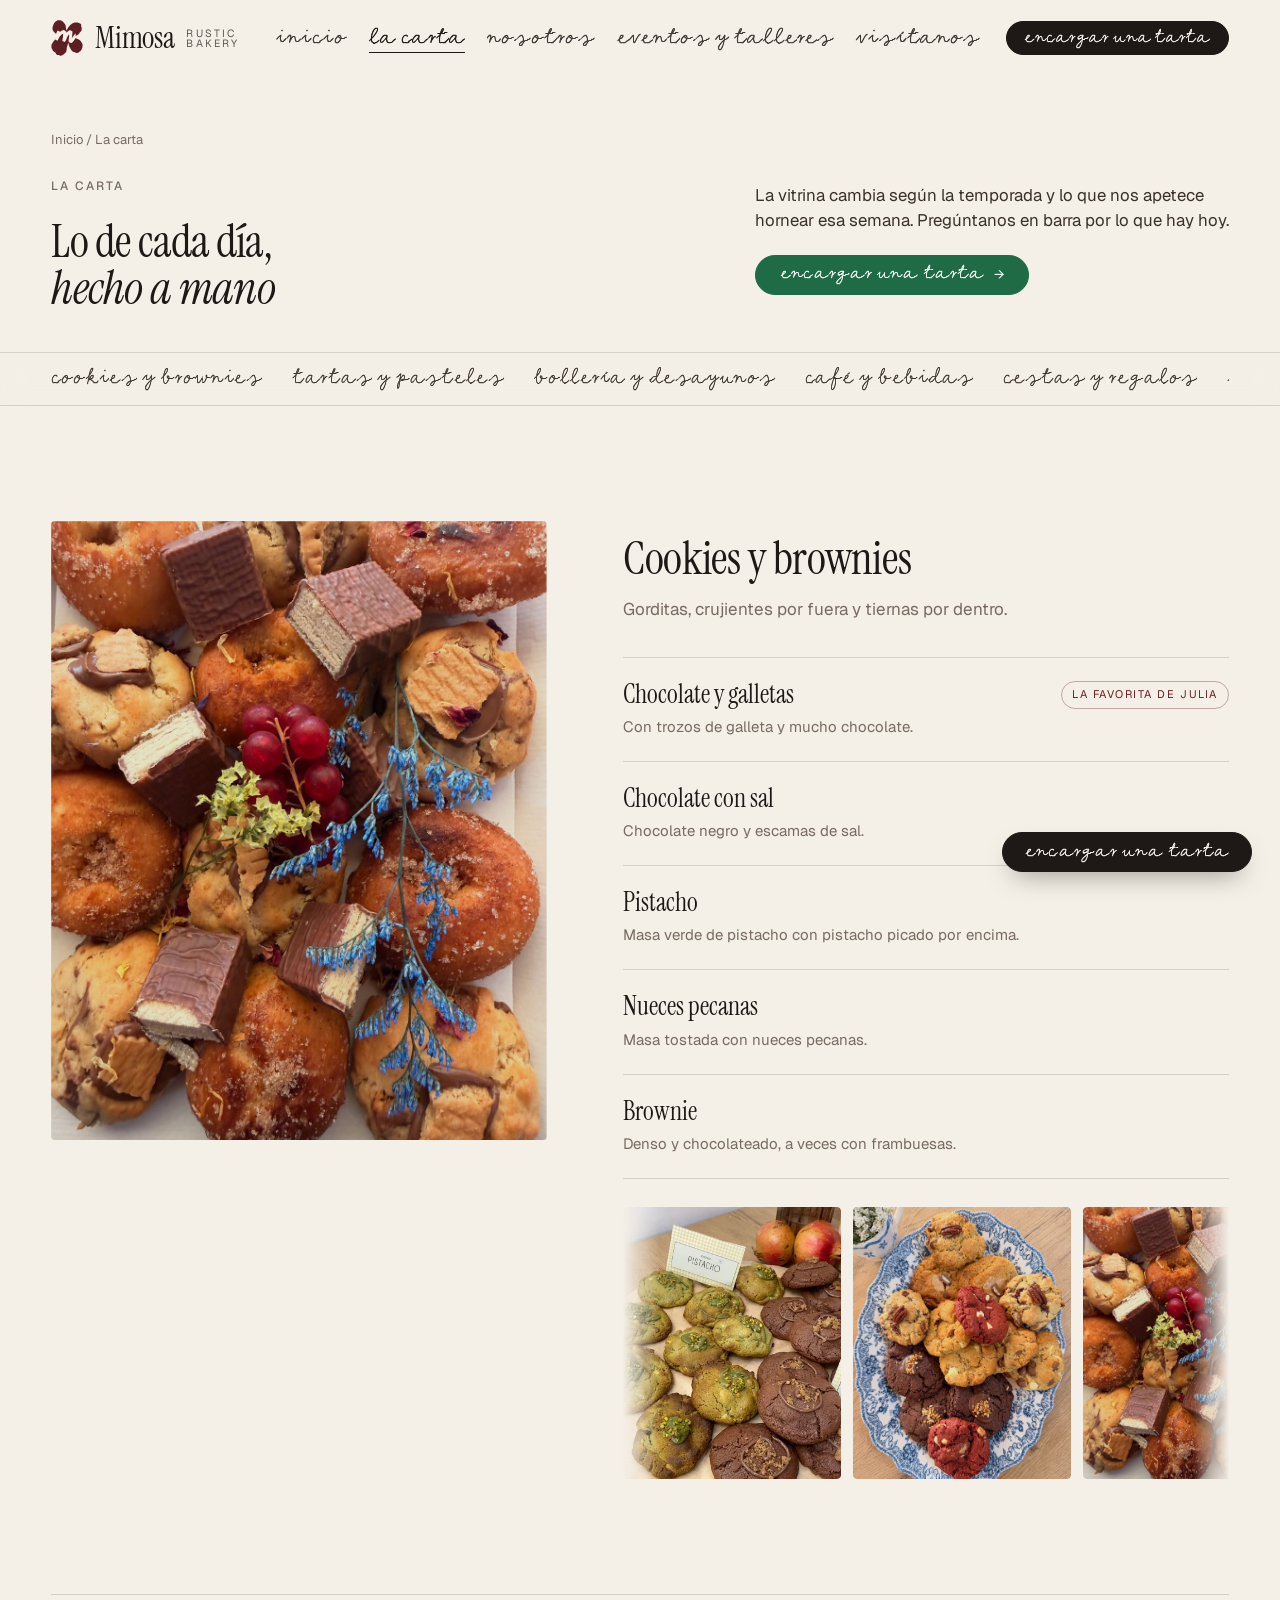
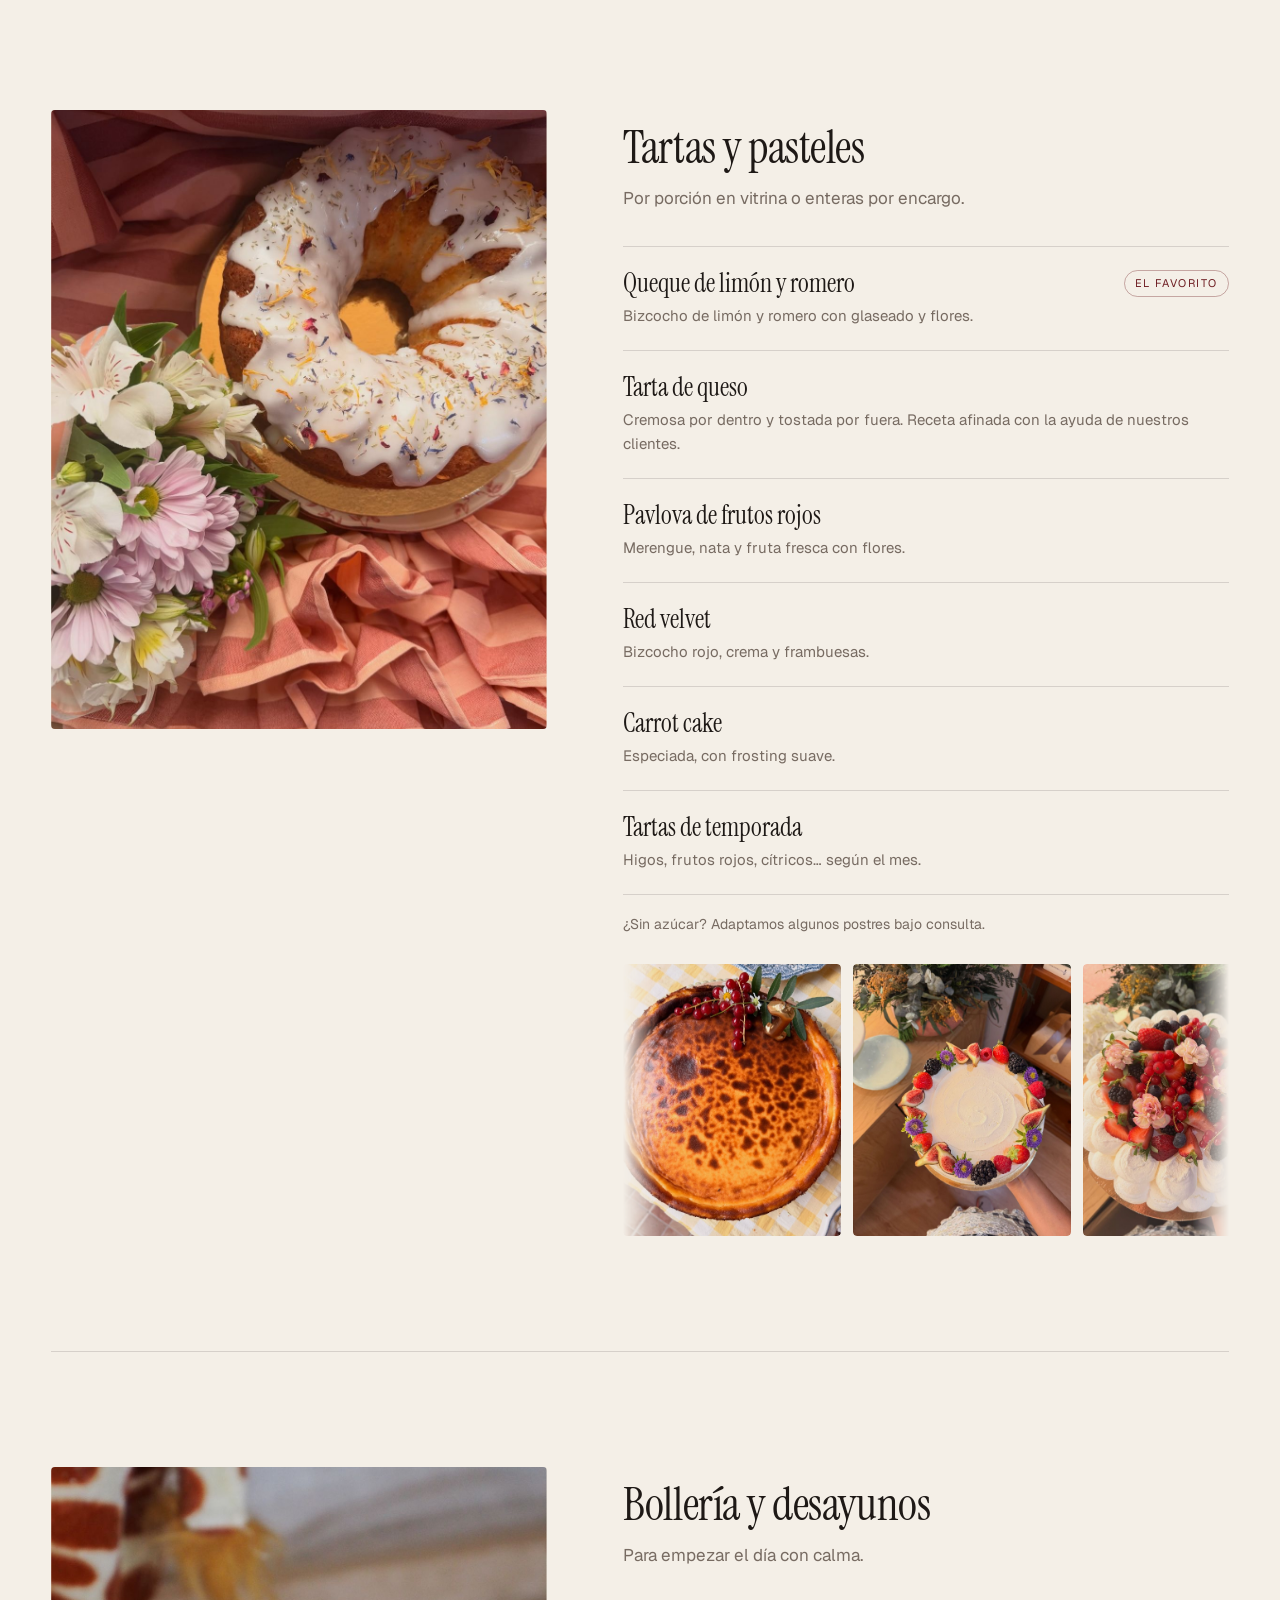
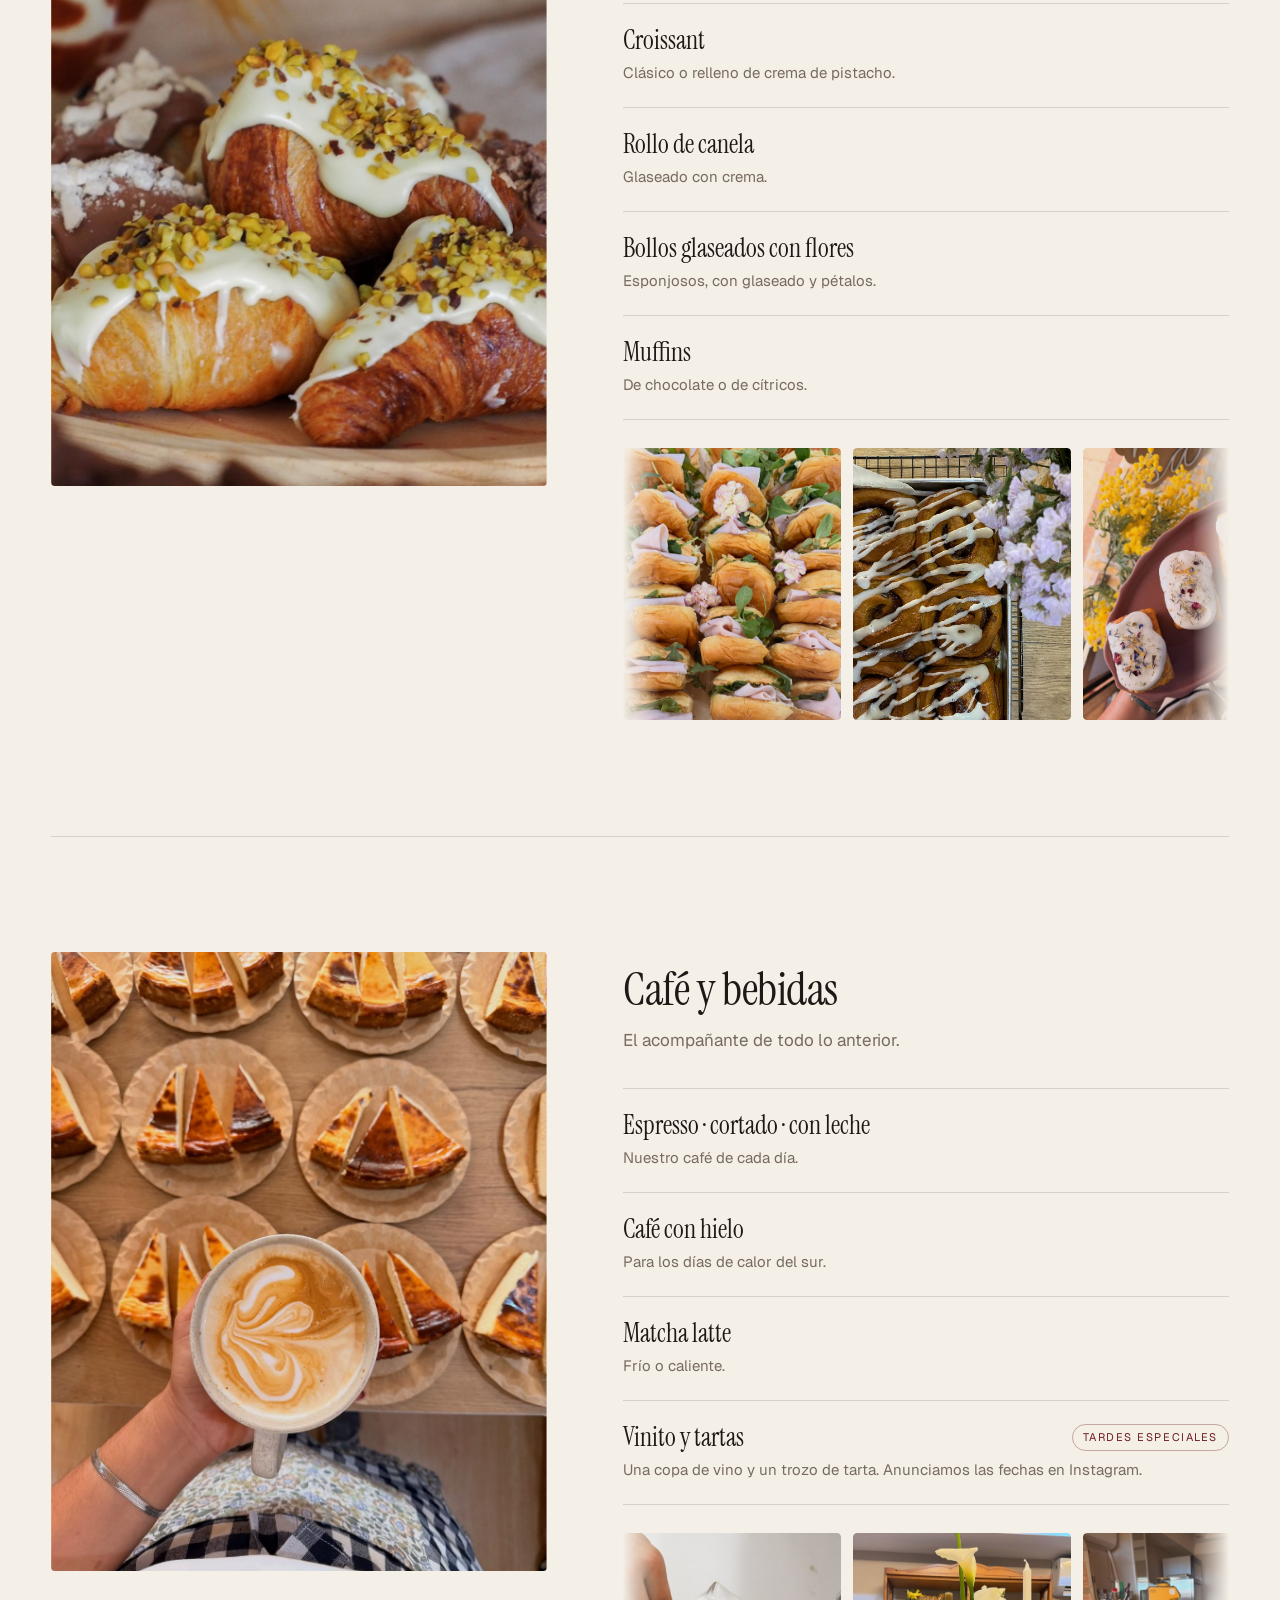
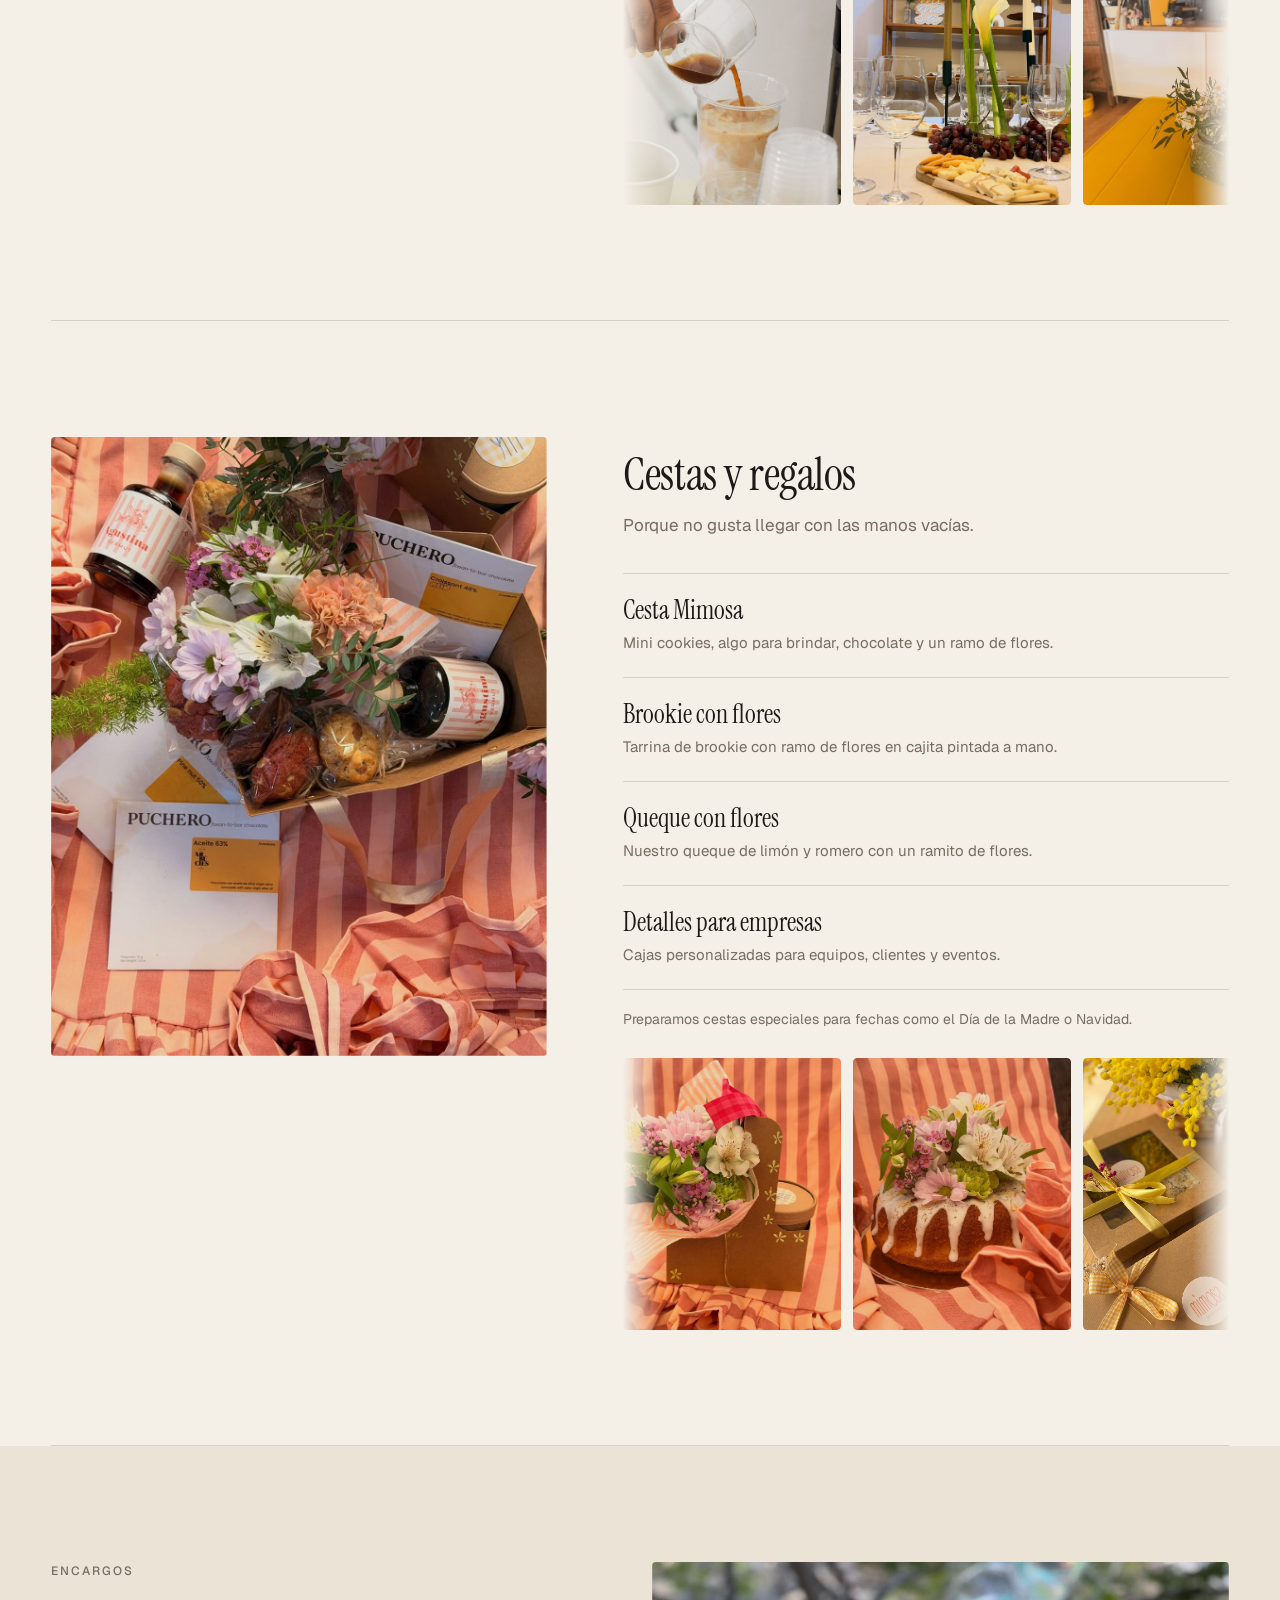
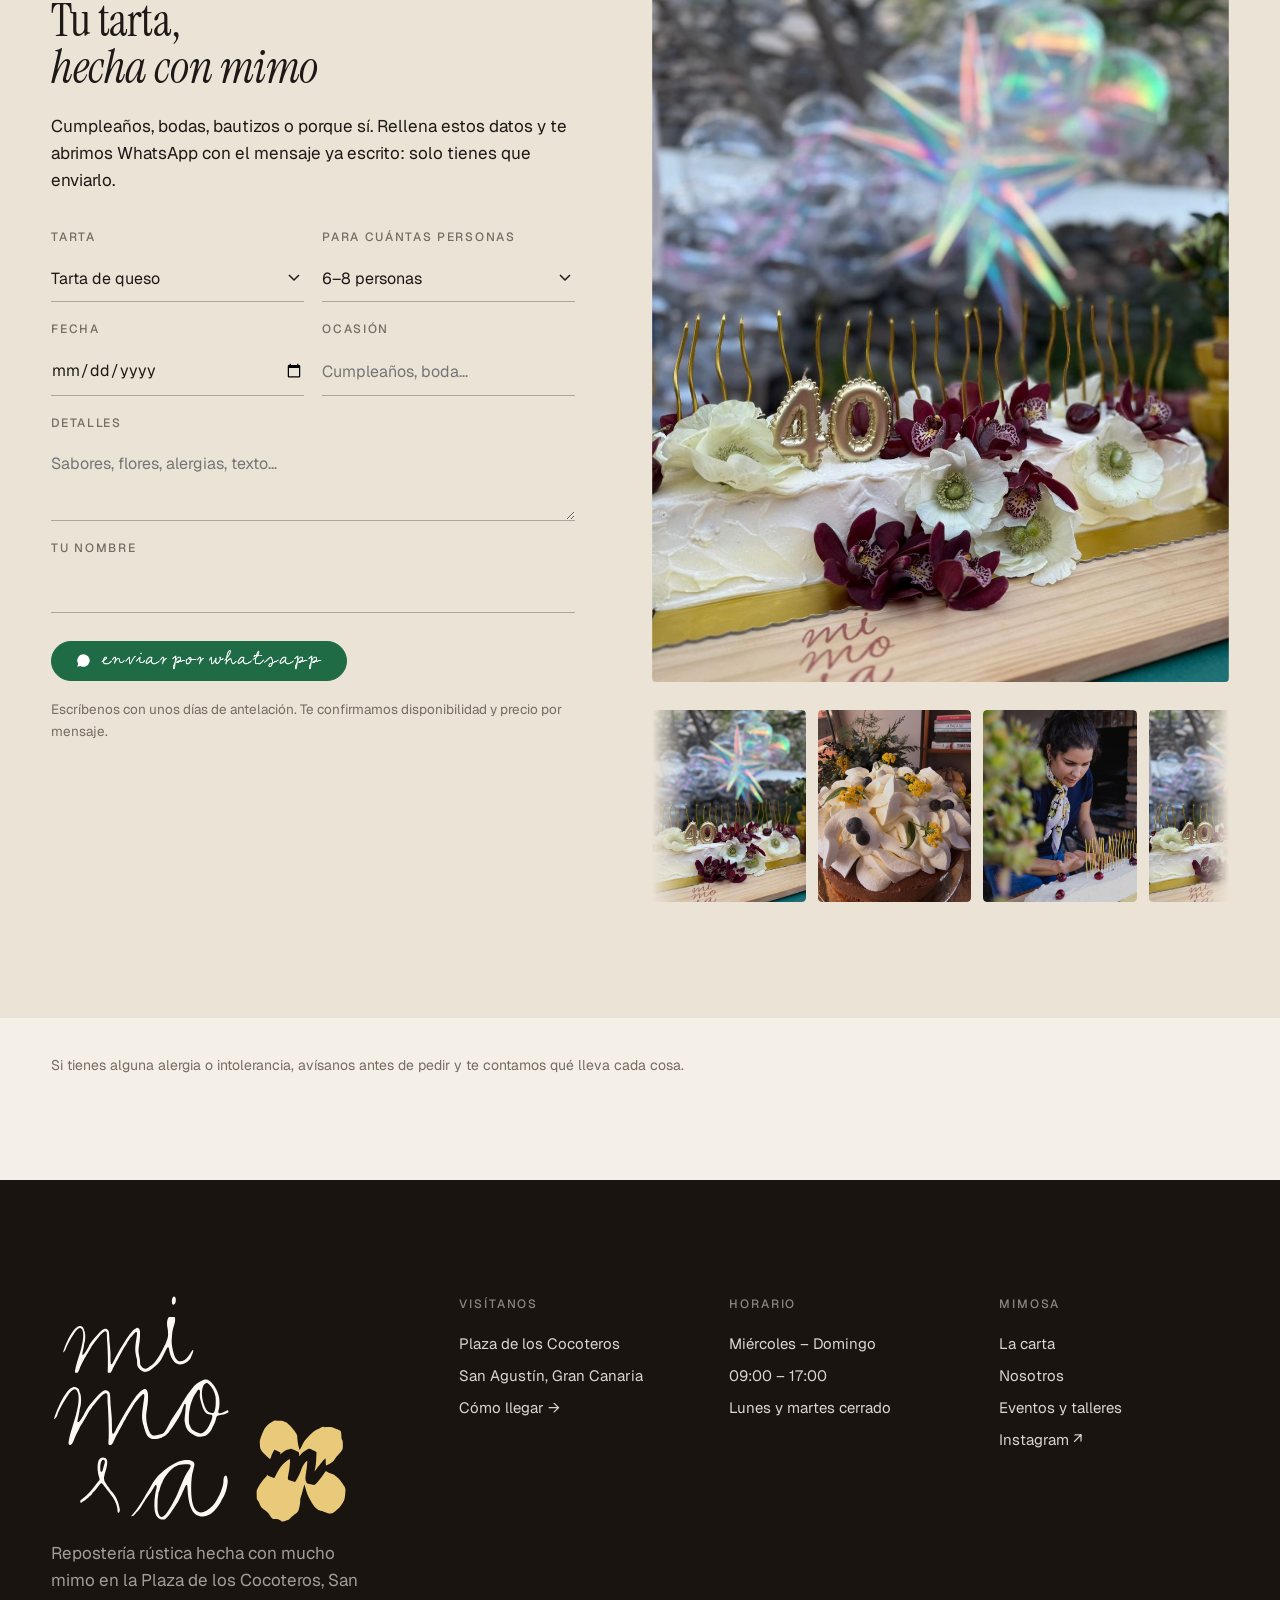
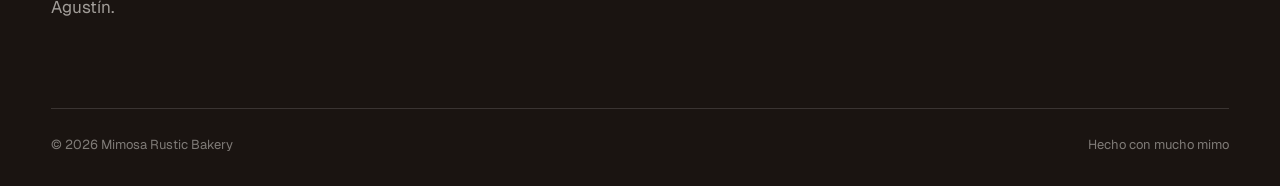
==== carta.html @ 1709e165 "Web de Mimosa Rustic Bakery Primera versión publicable: inicio con vídeo, carta, nosotros, eventos y" ====
<!doctype html>
<html lang="es">
<head>
<meta charset="utf-8">
<meta name="viewport" content="width=device-width, initial-scale=1">
<title>La carta · Mimosa Rustic Bakery</title>
<meta name="description" content="Cookies, tartas, bollería, café, cestas regalo y tartas por encargo en Mimosa, San Agustín. Encarga tu tarta por WhatsApp.">
<meta name="theme-color" content="#f4efe7">
<meta property="og:title" content="La carta · Mimosa Rustic Bakery">
<meta property="og:description" content="Cookies, tartas, bollería, café, cestas regalo y tartas por encargo en Mimosa, San Agustín. Encarga tu tarta por WhatsApp.">
<meta property="og:image" content="img/og-mimosa.jpg">
<link rel="icon" href="favicon.svg" type="image/svg+xml">
<link rel="apple-touch-icon" href="apple-touch-icon.png">
<script>document.documentElement.classList.add('js', 'fuente-mimosa')</script>
<link rel="preload" href="fonts/trazo-muestrario.woff2" as="font" type="font/woff2" crossorigin>
<link rel="preconnect" href="https://fonts.googleapis.com">
<link rel="preconnect" href="https://fonts.gstatic.com" crossorigin>
<link href="https://fonts.googleapis.com/css2?family=Geist:wght@300..700&family=Instrument+Serif:ital@0;1&display=swap" rel="stylesheet">
<link rel="stylesheet" href="css/site.css?v=20261107140805">

</head>
<body data-page="carta">

<header class="header">
  <div class="header__in">
    <a class="brand" href="index.html" aria-label="Mimosa, inicio"><span class="logo-icon" aria-hidden="true"></span><span class="brand__name">Mimosa</span><span class="brand__tag">Rustic bakery</span></a>
    <nav class="nav" aria-label="Principal">
      <a href="index.html">Inicio</a>
      <a href="carta.html" aria-current="page">La carta</a>
      <a href="nosotros.html">Nosotros</a>
      <a href="eventos.html">Eventos y talleres</a>
      <a href="visitanos.html">Visítanos</a>
    </nav>
    <a class="btn" href="carta.html#encargos" data-wa="Hola Mimosa, me gustaría encargar una tarta.">Encargar una tarta</a>
    <button class="menu-btn" type="button" aria-expanded="false" aria-controls="mobileMenu"><span>Menú</span><i></i></button>
  </div>
</header>

<div class="mobile-menu" id="mobileMenu">
  <nav aria-label="Menú móvil">
    <a class="big" href="index.html">Inicio</a>
    <a class="big" href="carta.html">La carta</a>
    <a class="big" href="nosotros.html">Nosotros</a>
    <a class="big" href="eventos.html">Eventos</a>
    <a class="big" href="visitanos.html">Visítanos</a>
  </nav>
  <div class="meta"><span>Mié – Dom · 09:00 – 17:00</span><a href="https://www.instagram.com/mimosarusticbakery/" target="_blank" rel="noopener">Instagram ↗</a></div>
</div>

<main>
<section class="page-head">
  <div class="wrap">
    <p class="crumbs"><a href="index.html">Inicio</a> / La carta</p>
    <div class="page-head__grid">
      <div>
        <p class="label" data-reveal>La carta</p>
        <h1 class="display" data-reveal>Lo de cada día,<br><em>hecho a mano</em></h1>
      </div>
      <div data-reveal>
        <p class="lead">La vitrina cambia según la temporada y lo que nos apetece hornear esa semana. Pregúntanos en barra por lo que hay hoy.</p>
        <p style="margin-top:22px"><a class="btn btn--wa" href="#encargos">Encargar una tarta <span class="arr">→</span></a></p>
      </div>
    </div>
  </div>
</section>

<nav class="menu-nav" aria-label="Categorías de la carta">
  <div class="wrap">
    <a href="#cookies">Cookies y brownies</a>
    <a href="#tartas">Tartas y pasteles</a>
    <a href="#bolleria">Bollería y desayunos</a>
    <a href="#cafe">Café y bebidas</a>
    <a href="#regalos">Cestas y regalos</a>
    <a href="#encargos">Encargos</a>
  </div>
</nav>

<aside class="cat-dock" aria-label="Ir a una categoría">
  <button class="cat-dock__btn" type="button" aria-expanded="false" aria-controls="catDockList"><span data-dock-label>Cookies y brownies</span><i aria-hidden="true"></i></button>
  <nav class="cat-dock__list" id="catDockList">
    <a href="#cookies">Cookies y brownies</a>
    <a href="#tartas">Tartas y pasteles</a>
    <a href="#bolleria">Bollería y desayunos</a>
    <a href="#cafe">Café y bebidas</a>
    <a href="#regalos">Cestas y regalos</a>
    <a href="#encargos">Encargos</a>
  </nav>
</aside>

<div class="wrap">
  <section class="menu-cat" id="cookies">
    <div class="menu-cat__media"><figure class="ph ph--45 zoom" data-zoom="cookies" data-reveal="img"><img src="img/cookies-surtido.jpg" alt="Surtido de cookies con chocolate y frutos rojos" loading="lazy"></figure></div>
    <div>
      <div class="menu-cat__head"><h2 class="h2">Cookies y brownies</h2><p class="muted">Gorditas, crujientes por fuera y tiernas por dentro.</p></div>
      <ul class="items">
        <li data-reveal><h3>Chocolate y galletas</h3><span class="tag">La favorita de Julia</span><p>Con trozos de galleta y mucho chocolate.</p></li>
        <li data-reveal><h3>Chocolate con sal</h3><p>Chocolate negro y escamas de sal.</p></li>
        <li data-reveal><h3>Pistacho</h3><p>Masa verde de pistacho con pistacho picado por encima.</p></li>
        <li data-reveal><h3>Nueces pecanas</h3><p>Masa tostada con nueces pecanas.</p></li>
        <li data-reveal><h3>Brownie</h3><p>Denso y chocolateado, a veces con frambuesas.</p></li>
      </ul>
      <div class="strip">
        <figure class="zoom" data-zoom="cookies"><img src="img/cookies-pistacho.jpg" alt="Cookies de pistacho y de chocolate" loading="lazy"></figure>
        <figure class="zoom" data-zoom="cookies"><img src="img/cookies-plato.jpg" alt="Cookies en un plato de cerámica azul" loading="lazy"></figure>
        <figure class="zoom" data-zoom="cookies"><img src="img/cookies-flores.jpg" alt="Cookies y bollos decorados con flores" loading="lazy"></figure>
        <figure class="zoom" data-zoom="cookies"><img src="img/brownies-frambuesa.jpg" alt="Brownies con frambuesas" loading="lazy"></figure>
        <figure class="zoom" data-zoom="cookies"><img src="img/cookie-mano.jpg" alt="Cookie partida por la mitad" loading="lazy"></figure>
      </div>
    </div>
  </section>

  <section class="menu-cat" id="tartas">
    <div class="menu-cat__media"><figure class="ph ph--45 zoom" data-zoom="tartas" data-reveal="img"><img src="img/queque-limon.jpg" alt="Queque de limón y romero glaseado con flores" loading="lazy"></figure></div>
    <div>
      <div class="menu-cat__head"><h2 class="h2">Tartas y pasteles</h2><p class="muted">Por porción en vitrina o enteras por encargo.</p></div>
      <ul class="items">
        <li data-reveal><h3>Queque de limón y romero</h3><span class="tag">El favorito</span><p>Bizcocho de limón y romero con glaseado y flores.</p></li>
        <li data-reveal><h3>Tarta de queso</h3><p>Cremosa por dentro y tostada por fuera. Receta afinada con la ayuda de nuestros clientes.</p></li>
        <li data-reveal><h3>Pavlova de frutos rojos</h3><p>Merengue, nata y fruta fresca con flores.</p></li>
        <li data-reveal><h3>Red velvet</h3><p>Bizcocho rojo, crema y frambuesas.</p></li>
        <li data-reveal><h3>Carrot cake</h3><p>Especiada, con frosting suave.</p></li>
        <li data-reveal><h3>Tartas de temporada</h3><p>Higos, frutos rojos, cítricos… según el mes.</p></li>
      </ul>
      <p class="note" data-reveal style="margin-top:18px">¿Sin azúcar? Adaptamos algunos postres bajo consulta.</p>
      <div class="strip">
        <figure class="zoom" data-zoom="tartas"><img src="img/tarta-queso-horneada.jpg" alt="Tarta de queso recién horneada" loading="lazy"></figure>
        <figure class="zoom" data-zoom="tartas"><img src="img/tarta-higos.jpg" alt="Tarta con higos y frutos rojos" loading="lazy"></figure>
        <figure class="zoom" data-zoom="tartas"><img src="img/tarta-frutos-rojos.jpg" alt="Pavlova con frutos rojos y flores" loading="lazy"></figure>
        <figure class="zoom" data-zoom="tartas"><img src="img/red-velvet.jpg" alt="Tarta red velvet con frambuesas" loading="lazy"></figure>
        <figure class="zoom" data-zoom="tartas"><img src="img/carrot-cake.jpg" alt="Porción de carrot cake" loading="lazy"></figure>
        <figure class="zoom" data-zoom="tartas"><img src="img/tartaletas-frambuesa.jpg" alt="Tartaletas de nata con frambuesas" loading="lazy"></figure>
        <figure class="zoom" data-zoom="tartas"><img src="img/tarta-queso-porciones.jpg" alt="Porciones de tarta de queso" loading="lazy"></figure>
      </div>
    </div>
  </section>

  <section class="menu-cat" id="bolleria">
    <div class="menu-cat__media"><figure class="ph ph--45 zoom" data-zoom="bolleria" data-reveal="img"><img src="img/croissants-pistacho.jpg" alt="Croissants de pistacho" loading="lazy"></figure></div>
    <div>
      <div class="menu-cat__head"><h2 class="h2">Bollería y desayunos</h2><p class="muted">Para empezar el día con calma.</p></div>
      <ul class="items">
        <li data-reveal><h3>Croissant</h3><p>Clásico o relleno de crema de pistacho.</p></li>
        <li data-reveal><h3>Rollo de canela</h3><p>Glaseado con crema.</p></li>
        <li data-reveal><h3>Bollos glaseados con flores</h3><p>Esponjosos, con glaseado y pétalos.</p></li>
        <li data-reveal><h3>Muffins</h3><p>De chocolate o de cítricos.</p></li>
      </ul>
      <div class="strip">
        <figure class="zoom" data-zoom="bolleria"><img src="img/brioches-flores.jpg" alt="Brioches con flores" loading="lazy"></figure>
        <figure class="zoom" data-zoom="bolleria"><img src="img/rollos-canela.jpg" alt="Rollos de canela glaseados" loading="lazy"></figure>
        <figure class="zoom" data-zoom="bolleria"><img src="img/bollos.jpg" alt="Bollos glaseados con flores secas" loading="lazy"></figure>
        <figure class="zoom" data-zoom="bolleria"><img src="img/muffins.jpg" alt="Muffins de chocolate con naranjas" loading="lazy"></figure>
        <figure class="zoom" data-zoom="bolleria"><img src="img/croissants.jpg" alt="Croissants con flores" loading="lazy"></figure>
      </div>
    </div>
  </section>

  <section class="menu-cat" id="cafe">
    <div class="menu-cat__media"><figure class="ph ph--45 zoom" data-zoom="cafe" data-reveal="img"><img src="img/cafe-tarta-queso.jpg" alt="Café con leche y porciones de tarta de queso" loading="lazy"></figure></div>
    <div>
      <div class="menu-cat__head"><h2 class="h2">Café y bebidas</h2><p class="muted">El acompañante de todo lo anterior.</p></div>
      <ul class="items">
        <li data-reveal><h3>Espresso · cortado · con leche</h3><p>Nuestro café de cada día.</p></li>
        <li data-reveal><h3>Café con hielo</h3><p>Para los días de calor del sur.</p></li>
        <li data-reveal><h3>Matcha latte</h3><p>Frío o caliente.</p></li>
        <li data-reveal><h3>Vinito y tartas</h3><span class="tag">Tardes especiales</span><p>Una copa de vino y un trozo de tarta. Anunciamos las fechas en Instagram.</p></li>
      </ul>
      <div class="strip">
        <figure class="zoom" data-zoom="cafe"><img src="img/cafe-servido.jpg" alt="Café sirviéndose sobre hielo" loading="lazy"></figure>
        <figure class="zoom" data-zoom="cafe"><img src="img/vinito.jpg" alt="Copas de vino para una tarde de vinito y tartas" loading="lazy"></figure>
        <figure class="zoom" data-zoom="cafe"><img src="img/local-mostrador.jpg" alt="Mostrador del local de Mimosa" loading="lazy"></figure>
      </div>
    </div>
  </section>

  <section class="menu-cat" id="regalos">
    <div class="menu-cat__media"><figure class="ph ph--45 zoom" data-zoom="regalos" data-reveal="img"><img src="img/cesta-regalo.jpg" alt="Cesta regalo con cookies, flores y chocolate" loading="lazy"></figure></div>
    <div>
      <div class="menu-cat__head"><h2 class="h2">Cestas y regalos</h2><p class="muted">Porque no gusta llegar con las manos vacías.</p></div>
      <ul class="items">
        <li data-reveal><h3>Cesta Mimosa</h3><p>Mini cookies, algo para brindar, chocolate y un ramo de flores.</p></li>
        <li data-reveal><h3>Brookie con flores</h3><p>Tarrina de brookie con ramo de flores en cajita pintada a mano.</p></li>
        <li data-reveal><h3>Queque con flores</h3><p>Nuestro queque de limón y romero con un ramito de flores.</p></li>
        <li data-reveal><h3>Detalles para empresas</h3><p>Cajas personalizadas para equipos, clientes y eventos.</p></li>
      </ul>
      <p class="note" data-reveal style="margin-top:18px">Preparamos cestas especiales para fechas como el Día de la Madre o Navidad.</p>
      <div class="strip">
        <figure class="zoom" data-zoom="regalos"><img src="img/cesta-flores.jpg" alt="Caja regalo con flores" loading="lazy"></figure>
        <figure class="zoom" data-zoom="regalos"><img src="img/queque-flores.jpg" alt="Queque con flores para regalar" loading="lazy"></figure>
        <figure class="zoom" data-zoom="regalos"><img src="img/cajas-regalo.jpg" alt="Cajas de regalo de Mimosa con lazo" loading="lazy"></figure>
        <figure class="zoom" data-zoom="regalos"><img src="img/brownie-lazo.jpg" alt="Brownies con lazo de cuadros" loading="lazy"></figure>
      </div>
    </div>
  </section>
</div>

<section class="section section--alt" id="encargos" style="scroll-margin-top:130px">
  <div class="wrap order">
    <div>
      <p class="label" data-reveal>Encargos</p>
      <h2 class="h2" data-reveal style="margin:16px 0 22px">Tu tarta,<br><em>hecha con mimo</em></h2>
      <p data-reveal>Cumpleaños, bodas, bautizos o porque sí. Rellena estos datos y te abrimos WhatsApp con el mensaje ya escrito: solo tienes que enviarlo.</p>
      <form class="order__form" id="orderForm" data-reveal style="margin-top:34px">
        <div class="field"><label for="f-tarta">Tarta</label>
          <select id="f-tarta" name="tarta">
            <option>Tarta de queso</option><option>Pavlova de frutos rojos</option><option>Red velvet</option>
            <option>Queque de limón y romero</option><option>Carrot cake</option><option>Tarta de chocolate</option>
            <option>Mesa dulce / varias cosas</option><option>Otra (te cuento)</option>
          </select></div>
        <div class="field"><label for="f-personas">Para cuántas personas</label>
          <select id="f-personas" name="personas">
            <option>6–8 personas</option><option>10–12 personas</option><option>15–20 personas</option><option>Más de 20 personas</option>
          </select></div>
        <div class="field"><label for="f-fecha">Fecha</label><input id="f-fecha" name="fecha" type="date"></div>
        <div class="field"><label for="f-ocasion">Ocasión</label><input id="f-ocasion" name="ocasion" type="text" placeholder="Cumpleaños, boda…"></div>
        <div class="field field--full"><label for="f-notas">Detalles</label><textarea id="f-notas" name="notas" placeholder="Sabores, flores, alergias, texto…"></textarea></div>
        <div class="field field--full"><label for="f-nombre">Tu nombre</label><input id="f-nombre" name="nombre" type="text" autocomplete="given-name"></div>
        <p class="field--full" style="margin:10px 0 0"><button class="btn btn--wa" type="submit">
          <svg viewBox="0 0 24 24" fill="currentColor" aria-hidden="true"><path d="M12 2a10 10 0 0 0-8.6 15.1L2 22l5-1.3A10 10 0 1 0 12 2Zm4.5 12.1c-.2-.1-1.5-.7-1.7-.8-.2-.1-.4-.1-.6.1l-.8 1c-.1.2-.3.2-.5.1a6.7 6.7 0 0 1-3.3-2.9c-.3-.4.3-.4.7-1.4.1-.2 0-.3 0-.4l-.8-1.8c-.2-.5-.4-.4-.6-.4h-.5c-.2 0-.5.1-.7.3-.2.3-.9.9-.9 2.2s.9 2.5 1 2.7c.1.2 1.8 2.8 4.5 3.9 1.7.7 2.3.8 3.2.6.5-.1 1.5-.6 1.7-1.2.2-.6.2-1.1.2-1.2-.1-.1-.3-.2-.5-.3Z"/></svg>
          Enviar por WhatsApp</button></p>
        <p class="order__note">Escríbenos con unos días de antelación. Te confirmamos disponibilidad y precio por mensaje.</p>
      </form>
    </div>
    <div class="order__img">
      <figure class="ph ph--45 zoom" data-zoom="encargos" data-reveal="img"><img src="img/tarta-40.jpg" alt="Tarta de cumpleaños decorada con flores y velas" loading="lazy"></figure>
      <div class="strip" style="grid-auto-columns:calc(33.33% - 8px)">
        <figure class="zoom" data-zoom="encargos"><img src="img/tarta-cumple.jpg" alt="Tarta de cumpleaños de Mimosa" loading="lazy"></figure>
        <figure class="zoom" data-zoom="encargos"><img src="img/tarta-nata-flores.jpg" alt="Tarta de nata con flores" loading="lazy"></figure>
        <figure class="zoom" data-zoom="encargos"><img src="img/julia-decorando.jpg" alt="Decorando una tarta con flores" loading="lazy"></figure>
      </div>
    </div>
  </div>
</section>

<div class="wrap"><p class="note" style="padding:36px 0 90px">Si tienes alguna alergia o intolerancia, avísanos antes de pedir y te contamos qué lleva cada cosa.</p></div>
</main>

<a class="wa-float" href="carta.html#encargos" data-wa="Hola Mimosa, me gustaría encargar una tarta." aria-label="Encargar una tarta por WhatsApp">Encargar una tarta</a>
<footer class="footer">
  <div class="wrap">
    <div class="footer__top">
      <div class="footer__brand">
        <div class="footer__logos"><span class="logo-word" role="img" aria-label="mimosa"></span><span class="logo-icon logo-icon--lg" aria-hidden="true"></span></div>
        <p>Repostería rústica hecha con mucho mimo en la Plaza de los Cocoteros, San Agustín.</p>
      </div>
      <div>
        <h4>Visítanos</h4>
        <ul>
          <li>Plaza de los Cocoteros</li>
          <li>San Agustín, Gran Canaria</li>
          <li><a href="visitanos.html">Cómo llegar →</a></li>
        </ul>
      </div>
      <div>
        <h4>Horario</h4>
        <ul>
          <li>Miércoles – Domingo</li>
          <li>09:00 – 17:00</li>
          <li>Lunes y martes cerrado</li>
        </ul>
      </div>
      <div>
        <h4>Mimosa</h4>
        <ul>
          <li><a href="carta.html">La carta</a></li>
          <li><a href="nosotros.html">Nosotros</a></li>
          <li><a href="eventos.html">Eventos y talleres</a></li>
          <li><a href="https://www.instagram.com/mimosarusticbakery/" target="_blank" rel="noopener">Instagram ↗</a></li>
        </ul>
      </div>
    </div>
    <div class="footer__bottom">
      <span>© <span data-year>2026</span> Mimosa Rustic Bakery</span>
      <span>Hecho con mucho mimo</span>
    </div>
  </div>
</footer>

<script src="js/site.js?v=20261107140805" defer></script>
</body>
</html>
---- css/site.css ----
/* ==========================================================
   MIMOSA · Rustic Bakery — San Agustín, Gran Canaria
   Estilo editorial: Instrument Serif + Geist, foto real.
   ========================================================== */
:root {
  --bg: #f4efe7;
  --bg-2: #ebe3d6;
  --paper: #fbf8f3;
  --ink: #1e1916;
  --ink-2: #3a312c;
  --muted: #776b62;
  --line: rgba(30, 25, 22, .14);
  --wine: #6e1d22;
  --mustard: #c99a3b;
  --espresso: #1a1411;

  --serif: "Instrument Serif", "Times New Roman", serif;
  --sans: "Geist", "Helvetica Neue", Arial, sans-serif;

  --pad: clamp(16px, 4vw, 56px);
  --max: 1360px;
  --ease: cubic-bezier(.22, .9, .25, 1);
}

@view-transition { navigation: auto; }
::view-transition-old(root) { animation: vt-out .35s var(--ease) both; }
::view-transition-new(root) { animation: vt-in .55s var(--ease) both; }
@keyframes vt-out { to { opacity: 0; transform: translateY(-12px); } }
@keyframes vt-in { from { opacity: 0; transform: translateY(18px); } }

* { box-sizing: border-box; }
html { -webkit-text-size-adjust: 100%; overflow-x: clip; }
body {
  margin: 0;
  background: var(--bg);
  color: var(--ink);
  font-family: var(--sans);
  font-size: 17px;
  line-height: 1.6;
  font-weight: 400;
  -webkit-font-smoothing: antialiased;
  overflow-x: clip;
}
img, video { display: block; max-width: 100%; }
a { color: inherit; text-decoration: none; }
p { margin: 0 0 1em; }
h1, h2, h3 { margin: 0; font-weight: 400; }
button { font: inherit; color: inherit; }
:focus-visible { outline: 2px solid var(--wine); outline-offset: 3px; }
::selection { background: var(--wine); color: var(--paper); }

.wrap { width: min(var(--max), 100% - var(--pad) * 2); margin-inline: auto; }
.label {
  font-family: var(--sans);
  font-size: 12px;
  font-weight: 500;
  letter-spacing: .16em;
  text-transform: uppercase;
  color: var(--muted);
}
.serif { font-family: var(--serif); }
.display {
  font-family: var(--serif);
  font-weight: 400;
  font-size: clamp(3.2rem, 8.6vw, 8.8rem);
  line-height: .92;
  letter-spacing: -.015em;
}
.h2 {
  font-family: var(--serif);
  font-size: clamp(2.4rem, 5.4vw, 5rem);
  line-height: .98;
  letter-spacing: -.01em;
}
.h3 { font-family: var(--serif); font-size: clamp(1.7rem, 2.6vw, 2.3rem); line-height: 1.05; }
.lead { font-size: clamp(1.15rem, 1.7vw, 1.35rem); line-height: 1.5; color: var(--ink-2); max-width: 46ch; }
em { font-style: italic; }
.muted { color: var(--muted); }

/* ---------- Botones / enlaces ---------- */
.btn {
  display: inline-flex; align-items: center; gap: 10px;
  height: 50px; padding: 0 26px;
  border-radius: 999px;
  font-size: 14px; font-weight: 500; letter-spacing: .02em;
  background: var(--ink); color: var(--paper);
  border: 1px solid var(--ink);
  transition: background .3s, color .3s, border-color .3s, transform .3s var(--ease);
  cursor: pointer;
}
.btn:hover { background: var(--wine); border-color: var(--wine); }
.btn .arr { transition: transform .3s var(--ease); }
.btn:hover .arr { transform: translateX(4px); }
.btn--ghost { background: transparent; color: var(--ink); }
.btn--ghost:hover { background: var(--ink); color: var(--paper); border-color: var(--ink); }
.btn--light { background: var(--paper); color: var(--ink); border-color: var(--paper); }
.btn--light:hover { background: var(--wine); color: var(--paper); border-color: var(--wine); }
.btn--line-light { background: transparent; color: var(--paper); border-color: rgba(251, 248, 243, .6); }
.btn--line-light:hover { background: var(--paper); color: var(--ink); }
.link {
  display: inline-flex; gap: 8px; align-items: center;
  font-size: 15px; font-weight: 500;
  background: linear-gradient(currentColor 0 0) left bottom / 100% 1px no-repeat;
  padding-bottom: 3px;
  transition: background-size .45s var(--ease);
}
.link:hover { background-size: 0 1px; background-position: right bottom; }

/* ---------- Cabecera ---------- */
.header {
  position: fixed; inset: 0 0 auto 0; z-index: 60;
  transition: background .4s, color .4s, border-color .4s, transform .5s var(--ease);
  border-bottom: 1px solid transparent;
  color: var(--ink);
}
.header__in {
  width: min(var(--max), 100% - var(--pad) * 2);
  margin-inline: auto;
  height: 76px;
  display: flex; align-items: center; gap: 32px;
}
.brand { display: flex; align-items: baseline; gap: 10px; line-height: 1; }
.brand__name { font-family: var(--serif); font-size: 30px; letter-spacing: -.01em; }
.brand__tag { font-size: 10.5px; letter-spacing: .2em; text-transform: uppercase; opacity: .7; }
.nav { display: flex; gap: 30px; margin-left: auto; }
.nav a { font-size: 14.5px; position: relative; padding: 6px 0; opacity: .85; transition: opacity .25s; }
.nav a::after {
  content: ""; position: absolute; left: 0; right: 0; bottom: 0; height: 1px;
  background: currentColor; transform: scaleX(0); transform-origin: right;
  transition: transform .45s var(--ease);
}
.nav a:hover, .nav a[aria-current="page"] { opacity: 1; }
.nav a:hover::after, .nav a[aria-current="page"]::after { transform: scaleX(1); transform-origin: left; }
.header .btn { height: 42px; padding: 0 20px; font-size: 13.5px; }
.menu-btn { display: none; }

.header.is-solid { background: rgba(244, 239, 231, .92); backdrop-filter: blur(14px); border-color: var(--line); }
.header.on-dark:not(.is-solid) { color: var(--paper); }
.header.on-dark:not(.is-solid) .btn { background: var(--paper); color: var(--ink); border-color: var(--paper); }
.header.on-dark:not(.is-solid) .btn:hover { background: var(--wine); color: var(--paper); border-color: var(--wine); }
.header.is-hidden { transform: translateY(-100%); }

/* Menú móvil */
.mobile-menu {
  position: fixed; inset: 0; z-index: 55;
  background: var(--espresso); color: var(--paper);
  display: flex; flex-direction: column; justify-content: flex-end;
  padding: 100px var(--pad) 40px;
  clip-path: inset(0 0 100% 0);
  transition: clip-path .7s var(--ease);
}
.mobile-menu.is-open { clip-path: inset(0 0 0 0); }
.mobile-menu a.big { font-family: var(--serif); font-size: clamp(3rem, 13vw, 5rem); line-height: 1.05; display: block; }
.mobile-menu a.big em { color: var(--mustard); }
.mobile-menu .meta { margin-top: 40px; display: flex; justify-content: space-between; gap: 20px; font-size: 14px; opacity: .7; }

/* ---------- HERO con vídeo (inicio) ---------- */
.hero {
  position: relative;
  height: 100svh; min-height: 620px;
  overflow: hidden;
  background: #2b2016 url("../media/cafe-inicio.jpg") center / cover;
  color: var(--paper);
}
.hero__media { position: absolute; inset: 0; width: 100%; height: 100%; object-fit: cover; object-position: 40% 50%; }
.hero__shade {
  position: absolute; inset: 0;
  background:
    linear-gradient(to top, rgba(18, 12, 8, .78) 0%, rgba(18, 12, 8, .35) 38%, rgba(18, 12, 8, 0) 62%),
    linear-gradient(to bottom, rgba(18, 12, 8, .35), rgba(18, 12, 8, 0) 22%);
  opacity: 0; transition: opacity 1.4s ease;
}
.hero__content {
  position: absolute; inset: auto 0 0 0;
  padding-bottom: clamp(28px, 6vh, 64px);
}
.hero__grid { display: grid; grid-template-columns: 1fr auto; align-items: end; gap: 32px; }
.hero .label { color: rgba(251, 248, 243, .8); margin-bottom: 18px; }
.hero h1 em { color: #f0cf86; }
.hero__side { display: grid; gap: 18px; justify-items: end; text-align: right; }
.hero__ctas { display: flex; gap: 10px; flex-wrap: wrap; justify-content: flex-end; }
.status {
  display: inline-flex; align-items: center; gap: 10px;
  font-size: 13px; letter-spacing: .02em;
}
.status__dot { width: 8px; height: 8px; border-radius: 50%; background: var(--mustard); position: relative; }
.status.is-open .status__dot { background: #7fc48f; }
.status.is-open .status__dot::after {
  content: ""; position: absolute; inset: -4px; border-radius: 50%;
  border: 1px solid #7fc48f; animation: ping 2s ease-out infinite;
}
@keyframes ping { from { transform: scale(.6); opacity: 1; } to { transform: scale(1.8); opacity: 0; } }
.scroll-cue {
  position: absolute; left: 50%; bottom: 22px; translate: -50% 0;
  width: 1px; height: 46px; background: rgba(251, 248, 243, .35); overflow: hidden;
}
.scroll-cue::after {
  content: ""; position: absolute; left: 0; top: -50%; width: 100%; height: 50%;
  background: var(--paper); animation: cue 2.2s var(--ease) infinite;
}
@keyframes cue { to { top: 100%; } }
.skip-video {
  position: absolute; right: var(--pad); top: 96px;
  font-size: 12px; letter-spacing: .14em; text-transform: uppercase;
  background: rgba(18, 12, 8, .35); backdrop-filter: blur(6px);
  border: 1px solid rgba(251, 248, 243, .35); border-radius: 999px;
  padding: 8px 14px; cursor: pointer; color: var(--paper);
  transition: opacity .5s;
}

/* Animación de entrada del texto sobre el vídeo */
.hero [data-hero] { opacity: 0; transform: translateY(26px); filter: blur(8px); transition: opacity 1.1s var(--ease), transform 1.1s var(--ease), filter 1.1s var(--ease); }
.hero.is-ready [data-hero] { opacity: 1; transform: none; filter: none; }
.hero.is-ready .hero__shade { opacity: 1; }
.hero.is-ready .skip-video { opacity: 0; pointer-events: none; }
.hero.is-ready [data-hero="2"] { transition-delay: .12s; }
.hero.is-ready [data-hero="3"] { transition-delay: .26s; }
.hero.is-ready [data-hero="4"] { transition-delay: .4s; }

/* ---------- Cabecera de páginas interiores ---------- */
.page-head { padding: 170px 0 70px; }
.page-head__grid { display: grid; grid-template-columns: 1.4fr 1fr; gap: 40px; align-items: end; }
.page-head .label { margin-bottom: 22px; }
.page-head .lead { margin: 0; }
.crumbs { font-size: 13px; color: var(--muted); margin-bottom: 26px; }
.crumbs a:hover { color: var(--ink); }

/* ---------- Secciones ---------- */
.section { padding: clamp(80px, 12vw, 160px) 0; }
.section--tight { padding: clamp(60px, 8vw, 110px) 0; }
.section--alt { background: var(--bg-2); }
.section--dark { background: var(--espresso); color: var(--paper); }
.section--dark .label { color: rgba(251, 248, 243, .6); }
.rule { border: 0; border-top: 1px solid var(--line); margin: 0; }
.section-head { display: flex; justify-content: space-between; align-items: end; gap: 30px; margin-bottom: clamp(40px, 6vw, 72px); }
.section-head .label { margin-bottom: 18px; }

/* Intro editorial */
.statement { display: grid; grid-template-columns: 1fr 2.2fr; gap: 40px; }
.statement p.big {
  font-family: var(--serif);
  font-size: clamp(2rem, 4.2vw, 3.9rem);
  line-height: 1.06; letter-spacing: -.01em;
  margin: 0 0 36px;
}
.statement p.big em { color: var(--wine); }
.trio { display: grid; grid-template-columns: 1fr 1.25fr 1fr; gap: clamp(14px, 2vw, 28px); margin-top: clamp(60px, 8vw, 110px); align-items: start; }
.trio figure:nth-child(1) { margin-top: 18%; }
.trio figure:nth-child(3) { margin-top: 34%; }

/* Figuras con revelado */
figure { margin: 0; }
.ph { position: relative; overflow: hidden; background: var(--bg-2); border-radius: 4px; }
.ph img { width: 100%; height: 100%; object-fit: cover; transition: transform 1.4s var(--ease); }
.ph--45 { aspect-ratio: 4 / 5; }
.ph--34 { aspect-ratio: 3 / 4; }
.ph--11 { aspect-ratio: 1; }
.ph--wide { aspect-ratio: 16 / 10; }
a:hover .ph img, .ph:hover img { transform: scale(1.045); }
figcaption { display: flex; justify-content: space-between; gap: 12px; padding-top: 12px; font-size: 13.5px; color: var(--muted); }
figcaption b { font-weight: 500; color: var(--ink); }

/* Fila de productos (scroll horizontal) */
.rail {
  display: grid; grid-auto-flow: column; grid-auto-columns: clamp(250px, 26vw, 360px);
  gap: clamp(14px, 2vw, 24px);
  overflow-x: auto; scroll-snap-type: x mandatory;
  padding: 0 var(--pad) 12px;
  margin: 0 calc(var(--pad) * -1);
  scrollbar-width: thin;
}
.rail > * { scroll-snap-align: start; }
.product h3 { font-family: var(--serif); font-size: 1.75rem; line-height: 1.1; margin-top: 16px; }
.product p { font-size: 15px; color: var(--muted); margin: 6px 0 0; }
.rail-ctrl { display: flex; gap: 8px; }
.rail-ctrl button {
  width: 48px; height: 48px; border-radius: 50%;
  border: 1px solid var(--line); background: transparent; cursor: pointer;
  transition: background .3s, color .3s;
}
.rail-ctrl button:hover { background: var(--ink); color: var(--paper); }

/* Banda a sangre con imagen */
.band {
  position: relative; min-height: 88svh;
  display: grid; align-items: end;
  color: var(--paper); overflow: hidden;
}
.band__img { position: absolute; inset: -8% 0; }
.band__img img { width: 100%; height: 100%; object-fit: cover; }
.band::after { content: ""; position: absolute; inset: 0; background: linear-gradient(to top, rgba(18, 12, 8, .72), rgba(18, 12, 8, .1) 60%); }
.band__content { position: relative; z-index: 1; padding: 0 0 clamp(40px, 7vw, 90px); }
.band__content .label { color: rgba(251, 248, 243, .75); margin-bottom: 20px; }
.band__content .h2 { max-width: 14ch; margin-bottom: 28px; }

/* Bloque dividido */
.split { display: grid; grid-template-columns: 1fr 1fr; gap: clamp(30px, 6vw, 100px); align-items: center; }
.split--rev > :first-child { order: 2; }
.split .h2 { margin: 18px 0 26px; }
.split p { color: var(--ink-2); max-width: 50ch; }

/* Mantel real de fondo */
.mantel {
  position: relative;
  background: #c89a49 url("../img/mantel.jpg") center / cover;
  padding: clamp(80px, 12vw, 150px) 0;
}
.mantel::before { content: ""; position: absolute; inset: 0; background: linear-gradient(90deg, rgba(30, 20, 10, .1), rgba(30, 20, 10, .0)); }
.card {
  position: relative;
  background: var(--paper);
  padding: clamp(28px, 4vw, 56px);
  border-radius: 4px;
  box-shadow: 0 30px 60px -30px rgba(40, 25, 10, .55), 0 2px 6px rgba(40, 25, 10, .08);
}
.visit { display: grid; grid-template-columns: 1.1fr 1fr; gap: clamp(30px, 5vw, 70px); }
.visit-card { max-width: 620px; }
.mantel { background-position: 20% center; }
.mantel .visit-card { margin-left: auto; }
@media (max-width: 700px) { .mantel { background-position: 12% center; padding-top: 52vw; } }
.visit-card .h2 { margin: 16px 0 30px; }

/* Horario */
.hours { list-style: none; margin: 0 0 28px; padding: 0; }
.hours li { display: flex; justify-content: space-between; gap: 20px; padding: 12px 0; border-bottom: 1px solid var(--line); font-size: 15.5px; }
.hours li span:last-child { font-variant-numeric: tabular-nums; }
.hours li.is-closed span:last-child { color: var(--muted); }
.hours li.is-today { font-weight: 500; }
.hours li.is-today span:first-child::after { content: "Hoy"; margin-left: 10px; font-size: 11px; letter-spacing: .14em; text-transform: uppercase; color: var(--wine); }
address { font-style: normal; }

/* Carta */
.menu-nav {
  position: sticky; top: 76px; z-index: 20;
  background: rgba(244, 239, 231, .92); backdrop-filter: blur(12px);
  border-block: 1px solid var(--line);
}
.menu-nav .wrap { display: flex; gap: 28px; overflow-x: auto; height: 58px; align-items: center; scrollbar-width: none; }
.menu-nav a { white-space: nowrap; font-size: 14px; color: var(--muted); transition: color .25s; }
.menu-nav a:hover, .menu-nav a.is-active { color: var(--ink); }
.menu-cat { display: grid; grid-template-columns: .9fr 1.1fr; gap: clamp(30px, 6vw, 100px); padding: clamp(70px, 9vw, 120px) 0; border-bottom: 1px solid var(--line); scroll-margin-top: 140px; }
.menu-cat__media { position: sticky; top: 160px; align-self: start; }
.menu-cat__head { margin-bottom: 34px; }
.menu-cat__head .h2 { margin: 14px 0 14px; }
.items { list-style: none; padding: 0; margin: 0; }
.items li { padding: 22px 0; border-top: 1px solid var(--line); display: grid; grid-template-columns: 1fr auto; gap: 6px 20px; }
.items li:last-child { border-bottom: 1px solid var(--line); }
.items h3 { font-family: var(--serif); font-size: 1.65rem; line-height: 1.1; }
.items p { grid-column: 1 / -1; margin: 0; color: var(--muted); font-size: 15px; }
.tag { align-self: center; font-size: 11px; letter-spacing: .14em; text-transform: uppercase; color: var(--wine); border: 1px solid rgba(110, 29, 34, .35); border-radius: 999px; padding: 4px 10px; }
.note { font-size: 14px; color: var(--muted); }

/* Galería nosotros / eventos */
.gallery { display: grid; grid-template-columns: repeat(12, 1fr); gap: clamp(12px, 1.6vw, 22px); }
.gallery > :nth-child(1) { grid-column: 1 / 6; }
.gallery > :nth-child(2) { grid-column: 6 / 10; margin-top: 22%; }
.gallery > :nth-child(3) { grid-column: 10 / 13; margin-top: 8%; }
.values { display: grid; grid-template-columns: repeat(3, 1fr); gap: clamp(24px, 4vw, 60px); }
.values .num { font-family: var(--serif); font-size: 1.1rem; color: var(--wine); }
.values h3 { font-family: var(--serif); font-size: 2rem; margin: 10px 0 12px; line-height: 1.05; }
.values p { color: var(--muted); font-size: 15.5px; }

/* Eventos: bloques numerados */
.offer { display: grid; grid-template-columns: 1fr 1fr; gap: clamp(30px, 6vw, 100px); padding: clamp(60px, 9vw, 120px) 0; border-top: 1px solid var(--line); align-items: center; }
.offer:nth-of-type(even) > :first-child { order: 2; }
.offer__pair { display: grid; grid-template-columns: 1.3fr 1fr; gap: 14px; align-items: end; }
.offer .num { font-family: var(--serif); font-size: 1.3rem; color: var(--wine); }
.offer .h2 { margin: 14px 0 24px; }
.offer ul { padding: 0; margin: 0 0 30px; list-style: none; }
.offer ul li { padding: 10px 0; border-bottom: 1px solid var(--line); font-size: 15.5px; color: var(--ink-2); }

/* Mapa */
.map { border-radius: 4px; overflow: hidden; min-height: 460px; background: var(--bg-2); }
.map iframe { width: 100%; height: 100%; min-height: 460px; border: 0; filter: grayscale(.35) sepia(.15) contrast(1.02); }
.contact-list { display: grid; gap: 4px; margin: 0 0 30px; }
.contact-list a { display: flex; justify-content: space-between; padding: 16px 0; border-bottom: 1px solid var(--line); font-size: 16px; }
.contact-list a span:last-child { transition: transform .3s var(--ease); }
.contact-list a:hover span:last-child { transform: translateX(5px); }

/* CTA final */
.cta-final { text-align: center; }
.cta-final .display { margin: 20px 0 36px; }
.cta-final .display em { color: var(--wine); }

/* ---------- Pie ---------- */
.footer { background: var(--espresso); color: rgba(251, 248, 243, .85); padding: clamp(70px, 9vw, 120px) 0 30px; }
.footer__top { display: grid; grid-template-columns: 1.6fr 1fr 1fr 1fr; gap: 40px; padding-bottom: 70px; border-bottom: 1px solid rgba(251, 248, 243, .14); }
.footer__brand .brand__name { font-size: clamp(3.4rem, 7vw, 6rem); color: var(--paper); line-height: .9; display: block; }
.footer__brand p { margin-top: 18px; max-width: 30ch; color: rgba(251, 248, 243, .6); }
.footer h4 { margin: 0 0 18px; font-size: 12px; letter-spacing: .16em; text-transform: uppercase; font-weight: 500; color: rgba(251, 248, 243, .5); }
.footer ul { list-style: none; padding: 0; margin: 0; display: grid; gap: 8px; font-size: 15px; }
.footer a:hover { color: var(--paper); }
.footer__bottom { display: flex; justify-content: space-between; gap: 20px; padding-top: 26px; font-size: 13px; color: rgba(251, 248, 243, .45); }
.gingham-strip { height: 14px; background: url("../img/mantel.jpg") center / 900px auto; }

/* ---------- Revelados al hacer scroll ---------- */
.js [data-reveal] { opacity: 0; transform: translateY(34px); transition: opacity 1.1s var(--ease), transform 1.1s var(--ease); transition-delay: var(--d, 0s); }
.js [data-reveal].is-in { opacity: 1; transform: none; }
.js [data-reveal="img"] { opacity: 1; transform: none; clip-path: inset(100% 0 0 0); transition: clip-path 1.4s var(--ease); transition-delay: var(--d, 0s); }
.js [data-reveal="img"] img { transform: scale(1.18); transition: transform 1.8s var(--ease); transition-delay: var(--d, 0s); }
.js [data-reveal="img"].is-in { clip-path: inset(0 0 0 0); }
.js [data-reveal="img"].is-in img { transform: scale(1); }
.js [data-reveal="img"].is-in:hover img, a:hover .js [data-reveal="img"].is-in img { transform: scale(1.045); }

/* ---------- Responsive ---------- */
@media (max-width: 1020px) {
  .nav, .header .btn { display: none; }
  .menu-btn {
    display: inline-flex; align-items: center; gap: 10px; margin-left: auto;
    background: none; border: 0; cursor: pointer; font-size: 14px; position: relative; z-index: 70;
  }
  .menu-btn i { display: grid; gap: 5px; }
  .menu-btn i::before, .menu-btn i::after { content: ""; width: 22px; height: 1.5px; background: currentColor; transition: transform .4s var(--ease); }
  .menu-open .menu-btn i::before { transform: translateY(3.25px) rotate(45deg); }
  .menu-open .menu-btn i::after { transform: translateY(-3.25px) rotate(-45deg); }
  .menu-open .header { color: var(--paper) !important; background: transparent !important; border-color: transparent !important; backdrop-filter: none !important; }
  .statement, .page-head__grid, .split, .visit, .menu-cat, .offer { grid-template-columns: 1fr; }
  .split--rev > :first-child, .offer:nth-of-type(even) > :first-child { order: 0; }
  .menu-cat__media { position: static; }
  .footer__top { grid-template-columns: 1fr 1fr; }
  .footer__brand { grid-column: 1 / -1; }
  .values { grid-template-columns: 1fr; }
}
@media (max-width: 700px) {
  body { font-size: 16px; }
  .header__in { height: 66px; }
  .brand__tag { display: none; }
  .hero__grid { grid-template-columns: 1fr; }
  .hero__side { justify-items: start; text-align: left; }
  .hero__ctas { justify-content: flex-start; }
  .hero__media { object-position: 38% 50%; }
  .scroll-cue { display: none; }
  .trio { grid-template-columns: 1fr 1fr; }
  .trio figure:nth-child(2) { grid-column: 1 / -1; order: -1; }
  .trio figure:nth-child(1), .trio figure:nth-child(3) { margin-top: 0; }
  .section-head { flex-direction: column; align-items: start; }
  .rail-ctrl { display: none; }
  .gallery > * { grid-column: 1 / -1 !important; margin-top: 0 !important; }
  .page-head { padding-top: 130px; }
  .menu-nav { top: 66px; }
  .footer__top { grid-template-columns: 1fr; }
  .footer__bottom { flex-direction: column; }
}

@media (prefers-reduced-motion: reduce) {
  *, *::before, *::after { animation: none !important; transition-duration: .01ms !important; }
  .js [data-reveal], .js [data-reveal="img"] { opacity: 1; transform: none; clip-path: none; }
  .js [data-reveal="img"] img { transform: none; }
  @view-transition { navigation: none; }
}

/* ==========================================================
   Galerías, lightbox, encargos por WhatsApp
   ========================================================== */
.masonry { columns: 4 260px; column-gap: clamp(10px, 1.4vw, 18px); }
.masonry > * { break-inside: avoid; margin-bottom: clamp(10px, 1.4vw, 18px); display: block; }
.masonry img { width: 100%; height: auto; border-radius: 4px; }
.zoom { cursor: zoom-in; overflow: hidden; border-radius: 4px; position: relative; }
.zoom img { transition: transform 1.2s var(--ease), filter .6s; }
.zoom:hover img { transform: scale(1.04); }
.zoom figcaption { position: absolute; left: 10px; bottom: 10px; right: 10px; padding: 0; color: var(--paper); font-size: 13px; opacity: 0; transform: translateY(6px); transition: .4s var(--ease); text-shadow: 0 1px 8px rgba(0,0,0,.5); }
.zoom:hover figcaption { opacity: 1; transform: none; }

.strip { display: grid; grid-auto-flow: column; grid-auto-columns: clamp(180px, 20vw, 260px); gap: 12px; overflow-x: auto; scroll-snap-type: x mandatory; padding-bottom: 10px; margin-top: 28px; scrollbar-width: thin; }
.strip > * { scroll-snap-align: start; aspect-ratio: 4 / 5; }
.strip img { width: 100%; height: 100%; object-fit: cover; }

.lightbox { position: fixed; inset: 0; z-index: 90; background: rgba(18, 12, 8, .94); display: grid; place-items: center; padding: 60px 16px; opacity: 0; visibility: hidden; transition: opacity .35s, visibility .35s; }
.lightbox.is-open { opacity: 1; visibility: visible; }
.lightbox img { max-width: min(1100px, 100%); max-height: 84vh; object-fit: contain; border-radius: 4px; transform: scale(.96); transition: transform .5s var(--ease); }
.lightbox.is-open img { transform: none; }
.lightbox p { position: absolute; bottom: 18px; left: 0; right: 0; text-align: center; color: rgba(251,248,243,.75); font-size: 14px; margin: 0; }
.lb-btn { position: absolute; background: none; border: 1px solid rgba(251,248,243,.35); color: var(--paper); width: 48px; height: 48px; border-radius: 50%; cursor: pointer; font-size: 18px; transition: background .25s; }
.lb-btn:hover { background: rgba(251,248,243,.12); }
.lb-close { top: 16px; right: 16px; }
.lb-prev { left: 16px; top: 50%; translate: 0 -50%; }
.lb-next { right: 16px; top: 50%; translate: 0 -50%; }

/* Botón flotante de WhatsApp */
.wa-float {
  position: fixed; right: clamp(14px, 2.5vw, 28px); bottom: clamp(14px, 2.5vw, 28px); z-index: 50;
  display: inline-flex; align-items: center; gap: 10px;
  height: 54px; padding: 0 22px 0 16px; border-radius: 999px;
  background: #1f6b45; color: #fff; font-size: 14.5px; font-weight: 500;
  box-shadow: 0 14px 30px -10px rgba(20, 60, 40, .55);
  transform: translateY(120%); opacity: 0;
  transition: transform .6s var(--ease), opacity .4s, background .3s;
}
.wa-float.is-visible { transform: none; opacity: 1; }
.wa-float:hover { background: #17573a; }
.wa-float svg { width: 22px; height: 22px; flex: none; }
.btn--wa { background: #1f6b45; border-color: #1f6b45; color: #fff; }
.btn--wa:hover { background: #17573a; border-color: #17573a; }
.btn--wa svg { width: 18px; height: 18px; }

/* Configurador de encargo */
.order { display: grid; grid-template-columns: 1fr 1.1fr; gap: clamp(30px, 6vw, 90px); align-items: start; }
.order__form { display: grid; grid-template-columns: 1fr 1fr; gap: 18px; }
.field { display: grid; gap: 8px; }
.field--full { grid-column: 1 / -1; }
.field label { font-size: 12px; letter-spacing: .14em; text-transform: uppercase; color: var(--muted); font-weight: 500; }
.field input, .field select, .field textarea {
  font: inherit; font-size: 16px; color: var(--ink);
  background: transparent; border: 0; border-bottom: 1px solid rgba(30,25,22,.3);
  padding: 10px 0; border-radius: 0; outline: none; transition: border-color .25s;
  -webkit-appearance: none; appearance: none;
}
.field select { background: url("data:image/svg+xml,%3Csvg xmlns='http://www.w3.org/2000/svg' width='12' height='8'%3E%3Cpath d='M1 1l5 5 5-5' fill='none' stroke='%231e1916' stroke-width='1.5'/%3E%3C/svg%3E") right 4px center no-repeat; }
.field textarea { resize: vertical; min-height: 80px; }
.field input:focus, .field select:focus, .field textarea:focus { border-color: var(--wine); }
.order__note { grid-column: 1 / -1; font-size: 13.5px; color: var(--muted); margin: 0; }
.order__img { position: sticky; top: 110px; }
.section--dark .field label { color: rgba(251,248,243,.6); }

.chips { display: flex; flex-wrap: wrap; gap: 8px; margin-top: 22px; }
.chip { font-size: 13px; padding: 7px 14px; border: 1px solid var(--line); border-radius: 999px; color: var(--ink-2); }

.offer-gallery { grid-column: 1 / -1; order: 3; margin-top: 10px; }
.masonry figure { margin-top: 0; }
.order__img .strip { margin-top: 12px; }

@media (max-width: 1020px) { .order { grid-template-columns: 1fr; } .order__img { position: static; } }
@media (max-width: 700px) {
  .order__form { grid-template-columns: 1fr; }
  .wa-float { padding: 0; width: 56px; justify-content: center; }
  .wa-float span { display: none; }
  .masonry { columns: 2; }
}

/* ==========================================================
   IDENTIDAD MIMOSA: logo + tipografía propia "Mimosa Script"
   (creada a partir del rotulado a mano del cartel de Mimosa)
   Solo se usa en los apartados del menú y el botón de la cabecera.
   ========================================================== */
@font-face {
  font-family: "Trazo Muestrario";
  src: url("../fonts/trazo-muestrario.woff2") format("woff2"), url("../fonts/trazo-muestrario.ttf") format("truetype");
  font-display: swap;
}
:root { --script: "Trazo Muestrario", var(--serif); --brand: #5e1f24; }

.logo-icon, .logo-word {
  display: inline-block; flex: none;
  background: currentColor;
  -webkit-mask: var(--m) center / contain no-repeat; mask: var(--m) center / contain no-repeat;
}
.logo-icon { --m: url("../img/logo-icono.svg"); width: 32px; aspect-ratio: 647 / 737; color: var(--brand); }
.logo-word { --m: url("../img/logo-mimosa.svg"); aspect-ratio: 1154 / 1458; }
.header.on-dark:not(.is-solid) .logo-icon, .menu-open .header .logo-icon { color: var(--paper); }
.brand { align-items: center; gap: 12px; }
.hero__logo { width: clamp(120px, 14vw, 190px); color: var(--paper); margin-bottom: 18px; filter: drop-shadow(0 4px 18px rgba(0,0,0,.35)); }

/* Apartados del menú con la letra de Mimosa.
   Desactivado hasta tener la fuente: se activa añadiendo la clase
   "fuente-mimosa" al <html>. */
.fuente-mimosa .nav a, .fuente-mimosa .header .btn, .fuente-mimosa .mobile-menu a.big {
  font-family: var(--script);
  font-weight: 400;
  letter-spacing: 0;
  text-transform: lowercase;
}
.fuente-mimosa .nav { gap: 26px; }
.fuente-mimosa .nav a { font-size: 24px; line-height: 1; padding: 4px 0 8px; }
.fuente-mimosa .header .btn { font-size: 21px; padding: 0 22px; }

/* Pie con logo */
.footer__logos { display: flex; align-items: flex-end; gap: 26px; color: var(--paper); }
.footer__logos .logo-word { width: clamp(130px, 14vw, 180px); color: var(--paper); }
.logo-icon--lg { width: clamp(70px, 7vw, 96px); color: #e9c97a; }

/* ---------- "Lo que sale del horno": cinta automática en bucle ---------- */
.section--intro { padding-bottom: clamp(30px, 4vw, 60px); }
.oven { padding-top: clamp(30px, 4vw, 60px); overflow: hidden; }
.loop { overflow: hidden; -webkit-mask: linear-gradient(90deg, transparent, #000 6%, #000 94%, transparent); mask: linear-gradient(90deg, transparent, #000 6%, #000 94%, transparent); }
.loop__track {
  display: flex; gap: clamp(14px, 2vw, 26px); width: max-content;
  padding: 0 clamp(14px, 2vw, 26px);
  animation: oven-loop var(--loop-dur, 60s) linear infinite;
}
.loop:hover .loop__track, .loop:focus-within .loop__track { animation-play-state: paused; }
.loop .product { width: clamp(230px, 22vw, 320px); flex: none; }
@keyframes oven-loop { to { transform: translateX(-50%); } }
@media (prefers-reduced-motion: reduce) {
  .loop { overflow-x: auto; -webkit-mask: none; mask: none; }
  .loop__track { animation: none; }
}

/* Tiras de fotos de carta / eventos / encargos como cinta en bucle */
.strip.loop { display: block; overflow: hidden; padding: 0; margin-top: 28px; scroll-snap-type: none; }
.strip.loop .loop__track { padding: 0; gap: 12px; }
.strip.loop .loop__track > * { width: clamp(170px, 17vw, 240px); aspect-ratio: 4 / 5; flex: none; margin: 0; }
.strip.loop img { width: 100%; height: 100%; object-fit: cover; border-radius: 4px; }
.order__img .strip.loop .loop__track > * { width: clamp(140px, 12vw, 180px); }
@media (prefers-reduced-motion: reduce) { .strip.loop { overflow-x: auto; } }
.loop__track { align-items: flex-start; }
.strip.loop .loop__track > * { height: auto; }

/* Menú con la letra de Mimosa: sin partir palabras y con algo más de cuerpo */
.fuente-mimosa .nav a, .fuente-mimosa .header .btn, .fuente-mimosa .mobile-menu a.big { white-space: nowrap; -webkit-text-stroke: .45px currentColor; }
.fuente-mimosa .nav { gap: 22px; }
.fuente-mimosa .nav a { font-size: 22px; }
.fuente-mimosa .header .btn { font-size: 20px; }
.fuente-mimosa .mobile-menu a.big { -webkit-text-stroke: 1px currentColor; }
/* La cinta no hereda la proporción de foto de las tiras antiguas */
.strip.loop > .loop__track { aspect-ratio: auto; height: auto; }

/* Menú: tamaño pequeño como el original, con la letra nueva y un toque de negrita */
.fuente-mimosa .nav { gap: 26px; }
.fuente-mimosa .nav a { font-size: 17px; line-height: 1; padding: 6px 0; -webkit-text-stroke: .55px currentColor; }
.fuente-mimosa .header .btn { font-size: 16px; height: 42px; padding: 0 20px; -webkit-text-stroke: .5px currentColor; }

/* ==========================================================
   Ajustes: títulos más contenidos, Nosotros, botones flotantes, pie
   ========================================================== */
/* Títulos más pequeños para que se siga bajando */
.display { font-size: clamp(2.5rem, 5vw, 4.6rem); line-height: .98; }
.hero h1.display { font-size: clamp(2.8rem, 5.6vw, 5.4rem); }
.h2 { font-size: clamp(2rem, 3.6vw, 3.3rem); line-height: 1.02; }
.page-head { padding: 140px 0 46px; }
.statement p.big { font-size: clamp(1.4rem, 2.3vw, 2.1rem); }
.cta-final .display { margin: 16px 0 30px; }
.band { min-height: 72svh; }
.section { padding: clamp(64px, 9vw, 120px) 0; }

/* Nosotros: foto de Julia bajo el saludo y vídeo de la obra */
.julia .split { align-items: start; }
.julia__photo { margin-top: 30px; max-width: 420px; }
.obra { display: grid; grid-template-columns: minmax(260px, 380px) 1fr; gap: clamp(20px, 3vw, 40px); align-items: start; }
.obra__video { margin: 0; position: sticky; top: 100px; }
.obra__video video { width: 100%; aspect-ratio: 3 / 4; object-fit: cover; border-radius: 4px; background: var(--bg-2); display: block; }
.obra__video figcaption { padding-top: 12px; font-size: 13.5px; color: var(--muted); }
.obra__fotos { columns: 3 200px; }
@media (max-width: 860px) { .obra { grid-template-columns: 1fr; } .obra__video { position: static; max-width: 420px; } }

/* Botón de WhatsApp con la letra de Mimosa */
.fuente-mimosa .wa-float span { font-family: var(--script); font-size: 18px; -webkit-text-stroke: .5px currentColor; letter-spacing: 0; text-transform: lowercase; }

/* Botón volver al inicio */
.to-top {
  position: fixed; z-index: 50;
  right: clamp(14px, 2.5vw, 28px); bottom: calc(clamp(14px, 2.5vw, 28px) + 66px);
  display: inline-flex; align-items: center; gap: 8px;
  height: 44px; padding: 0 16px 0 12px; border-radius: 999px;
  background: var(--paper); color: var(--ink);
  border: 1px solid var(--line); cursor: pointer;
  box-shadow: 0 10px 24px -12px rgba(40, 25, 10, .45);
  transform: translateY(20px); opacity: 0; pointer-events: none;
  transition: transform .5s var(--ease), opacity .35s, background .25s;
}
.to-top.is-visible { transform: none; opacity: 1; pointer-events: auto; }
.to-top:hover { background: #fff; }
.to-top svg { width: 18px; height: 18px; }
.to-top span { font-family: var(--script); font-size: 17px; -webkit-text-stroke: .45px currentColor; }
@media (max-width: 700px) { .to-top { padding: 0; width: 46px; justify-content: center; bottom: calc(14px + 66px); } .to-top span { display: none; } }

/* Pie: sin franja de mantel y cubriendo todo hasta abajo */
.gingham-strip { display: none; }
.footer { margin-top: 0; }

/* Cabecera menos cargada: botón de encargo más pequeño */
.fuente-mimosa .header .btn { font-size: 14px; height: 34px; padding: 0 14px; -webkit-text-stroke: .4px currentColor; }
.fuente-mimosa .nav { gap: 22px; }
.header__in { gap: 26px; }
.to-top { display: none !important; }

/* ==========================================================
   Ronda: espacio, botones con la letra de Mimosa, cabeceras,
   desplegable de categorías de la carta
   ========================================================== */
/* Menos aire entre "La casa de Mimosa" y "De la vitrina" */
.section.section--intro { padding-bottom: clamp(10px, 1.5vw, 20px); }
.section.oven { padding-top: clamp(10px, 1.5vw, 20px); }

/* Todos los botones: letra de Mimosa, pequeña y con aire alrededor */
.fuente-mimosa .btn, .fuente-mimosa .chip, .fuente-mimosa .rail-ctrl button {
  font-family: var(--script); font-weight: 400; letter-spacing: 0;
  text-transform: lowercase; -webkit-text-stroke: .4px currentColor;
}
.fuente-mimosa .btn { font-size: 15px; height: 40px; padding: 0 24px; gap: 10px; line-height: 1; }
.fuente-mimosa .btn .arr { font-family: var(--sans); -webkit-text-stroke: 0; font-size: 13px; }
.fuente-mimosa .btn svg { width: 15px; height: 15px; }
.fuente-mimosa .header .btn { font-size: 14px; height: 34px; padding: 0 18px; }
.fuente-mimosa .chip { font-size: 14px; padding: 7px 16px; }
.fuente-mimosa .wa-float { height: 46px; padding: 0 20px 0 14px; }
.fuente-mimosa .wa-float span { font-size: 15px; }

/* Títulos de cabecera de página: mismo tamaño que los de la historia */
.page-head .display { font-size: clamp(2rem, 3.6vw, 3.3rem); line-height: 1.02; }
.page-head { padding: 130px 0 40px; }
.page-head .lead { font-size: 1.05rem; }

/* Carta: barra de categorías con la letra de Mimosa, pequeña */
.menu-nav { position: static; }
.fuente-mimosa .menu-nav a { font-family: var(--script); font-size: 16px; -webkit-text-stroke: .4px currentColor; text-transform: lowercase; color: var(--ink-2); }
.menu-nav .wrap { height: 52px; gap: 30px; }

/* Desplegable vertical a la izquierda que acompaña el scroll */
.cat-dock {
  position: fixed; z-index: 40; left: clamp(10px, 1.6vw, 24px); top: 50%;
  transform: translate(-16px, -50%); opacity: 0; pointer-events: none;
  transition: transform .5s var(--ease), opacity .35s;
  max-width: 200px;
}
.cat-dock.is-on { transform: translate(0, -50%); opacity: 1; pointer-events: auto; }
.cat-dock__btn {
  display: inline-flex; align-items: center; gap: 10px;
  padding: 9px 16px; border-radius: 999px; cursor: pointer;
  background: rgba(251, 248, 243, .94); backdrop-filter: blur(8px);
  border: 1px solid var(--line); box-shadow: 0 10px 24px -14px rgba(40, 25, 10, .5);
  font-family: var(--script); font-size: 15px; -webkit-text-stroke: .4px currentColor; text-transform: lowercase; color: var(--ink);
  white-space: nowrap;
}
.cat-dock__btn i { width: 7px; height: 7px; border-right: 1.5px solid currentColor; border-bottom: 1.5px solid currentColor; transform: rotate(45deg) translateY(-2px); transition: transform .3s var(--ease); }
.cat-dock.is-open .cat-dock__btn i { transform: rotate(-135deg) translateY(-2px); }
.cat-dock__list {
  display: grid; gap: 2px; margin-top: 8px; padding: 8px;
  background: rgba(251, 248, 243, .96); backdrop-filter: blur(8px);
  border: 1px solid var(--line); border-radius: 16px;
  box-shadow: 0 16px 30px -18px rgba(40, 25, 10, .55);
  clip-path: inset(0 0 100% 0 round 16px); opacity: 0;
  transition: clip-path .45s var(--ease), opacity .3s;
}
.cat-dock.is-open .cat-dock__list { clip-path: inset(0 0 0 0 round 16px); opacity: 1; }
.cat-dock__list a {
  padding: 7px 12px; border-radius: 10px; white-space: nowrap;
  font-family: var(--script); font-size: 15px; -webkit-text-stroke: .35px currentColor; text-transform: lowercase; color: var(--muted);
  transition: background .2s, color .2s;
}
.cat-dock__list a:hover, .cat-dock__list a.is-active { background: var(--bg-2); color: var(--ink); }
@media (hover: hover) { .cat-dock:hover .cat-dock__list { clip-path: inset(0 0 0 0 round 16px); opacity: 1; } }
@media (max-width: 700px) { .cat-dock { top: auto; bottom: 18px; transform: translate(-16px, 0); } .cat-dock.is-on { transform: none; } .cat-dock__list { position: absolute; bottom: calc(100% + 8px); margin: 0; } }
.cat-dock { max-width: none; }
.cat-dock__list { width: max-content; min-width: 100%; background: var(--paper); }

/* Las cintas no pueden ensanchar las columnas de la cuadrícula */
.order > *, .offer > *, .menu-cat > *, .split > *, .visit > *, .obra > * { min-width: 0; }
.strip.loop { max-width: 100%; min-width: 0; }
.cat-dock.is-on.is-away { opacity: 0; pointer-events: none; transform: translate(-16px, -50%); }

/* Nosotros: primero la historia, luego "una pastelería con alma de casa" */
.page-head.julia { padding-bottom: clamp(30px, 4vw, 50px); }
.page-head.julia .display { margin: 14px 0 0; }
.section.nosotros-intro { padding: clamp(30px, 4vw, 56px) 0 clamp(50px, 6vw, 80px); }
.nosotros-intro .page-head__grid { align-items: end; }
.nosotros-intro .lead { margin: 0; }

/* Botón flotante: mismo estilo que "encargar una tarta" de la cabecera, sin logo */
.wa-float, .fuente-mimosa .wa-float {
  height: 40px; width: auto; padding: 0 22px; gap: 0; justify-content: center;
  background: var(--ink); color: var(--paper);
  border: 1px solid var(--ink); border-radius: 999px;
  font-family: var(--script); font-size: 15px; font-weight: 400; letter-spacing: 0;
  text-transform: lowercase; -webkit-text-stroke: .4px currentColor; white-space: nowrap;
  box-shadow: 0 12px 26px -12px rgba(30, 20, 15, .55);
}
.wa-float:hover { background: var(--wine); border-color: var(--wine); }
@media (max-width: 700px) {
  .wa-float, .fuente-mimosa .wa-float { width: auto; padding: 0 18px; height: 38px; font-size: 14px; }
}

/* Móvil: encuadre del vídeo centrado en la taza con el logo */
@media (max-width: 700px) {
  .hero__media { object-position: 17% 50%; }
  .hero { background-position: 17% 50%; }
}
@media (max-width: 700px) {
  .cat-dock { top: 78px; bottom: auto; left: 12px; transform: translate(-16px, 0); }
  .cat-dock.is-on { transform: none; }
  .cat-dock.is-on.is-away { transform: translate(-16px, 0); }
  .cat-dock__list { position: static; margin-top: 8px; }
}
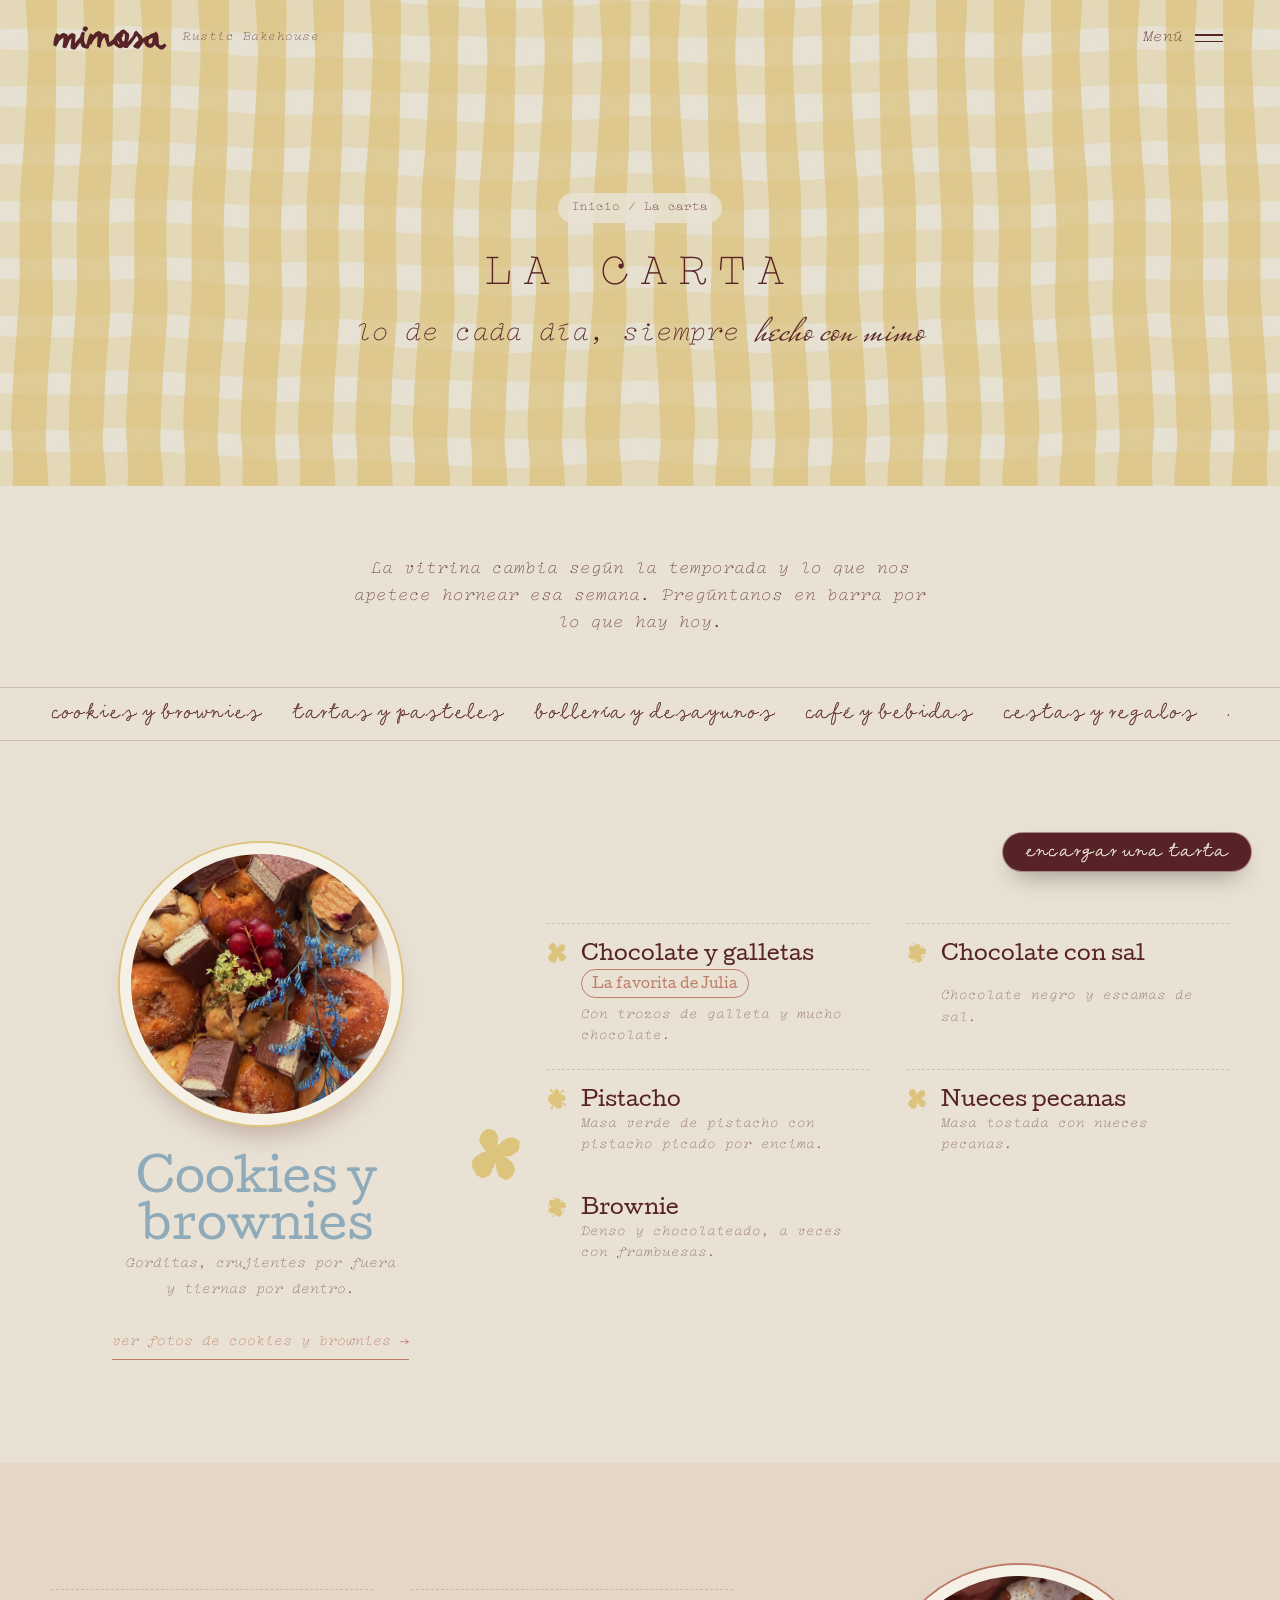
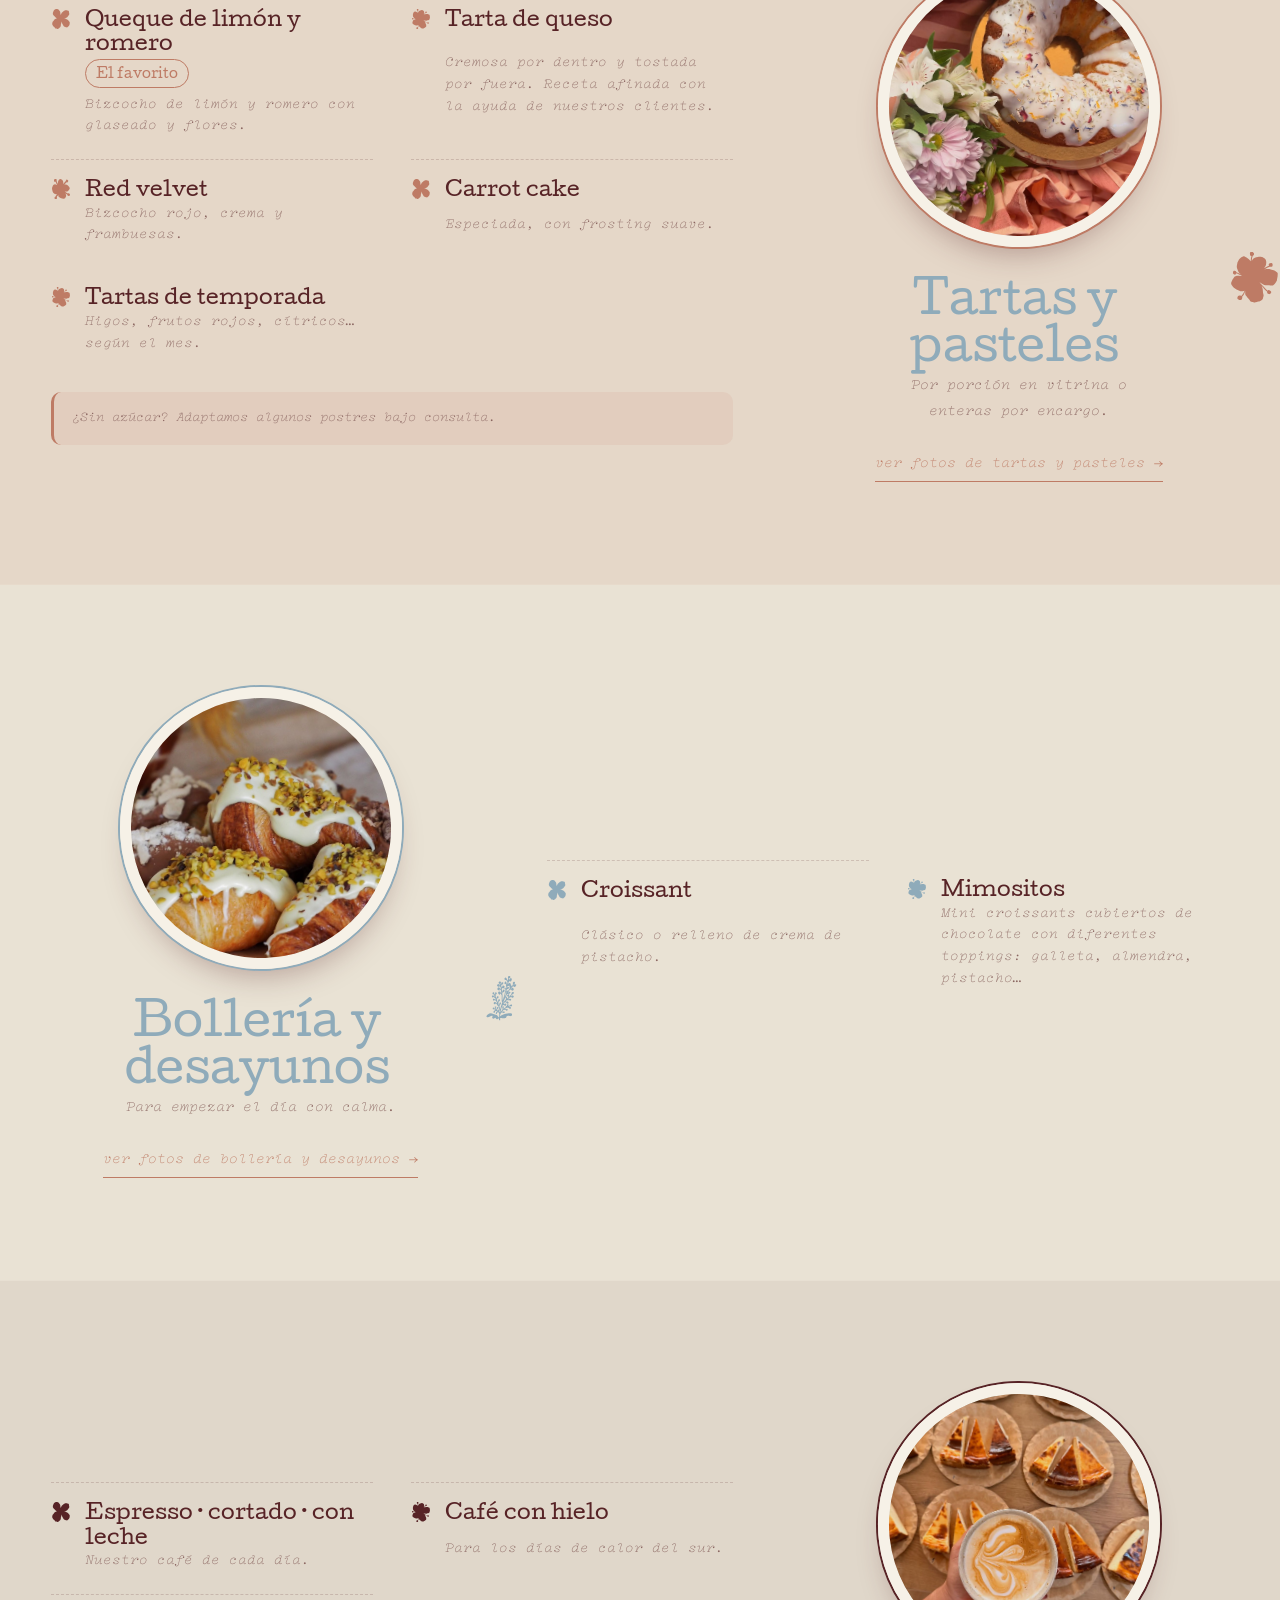
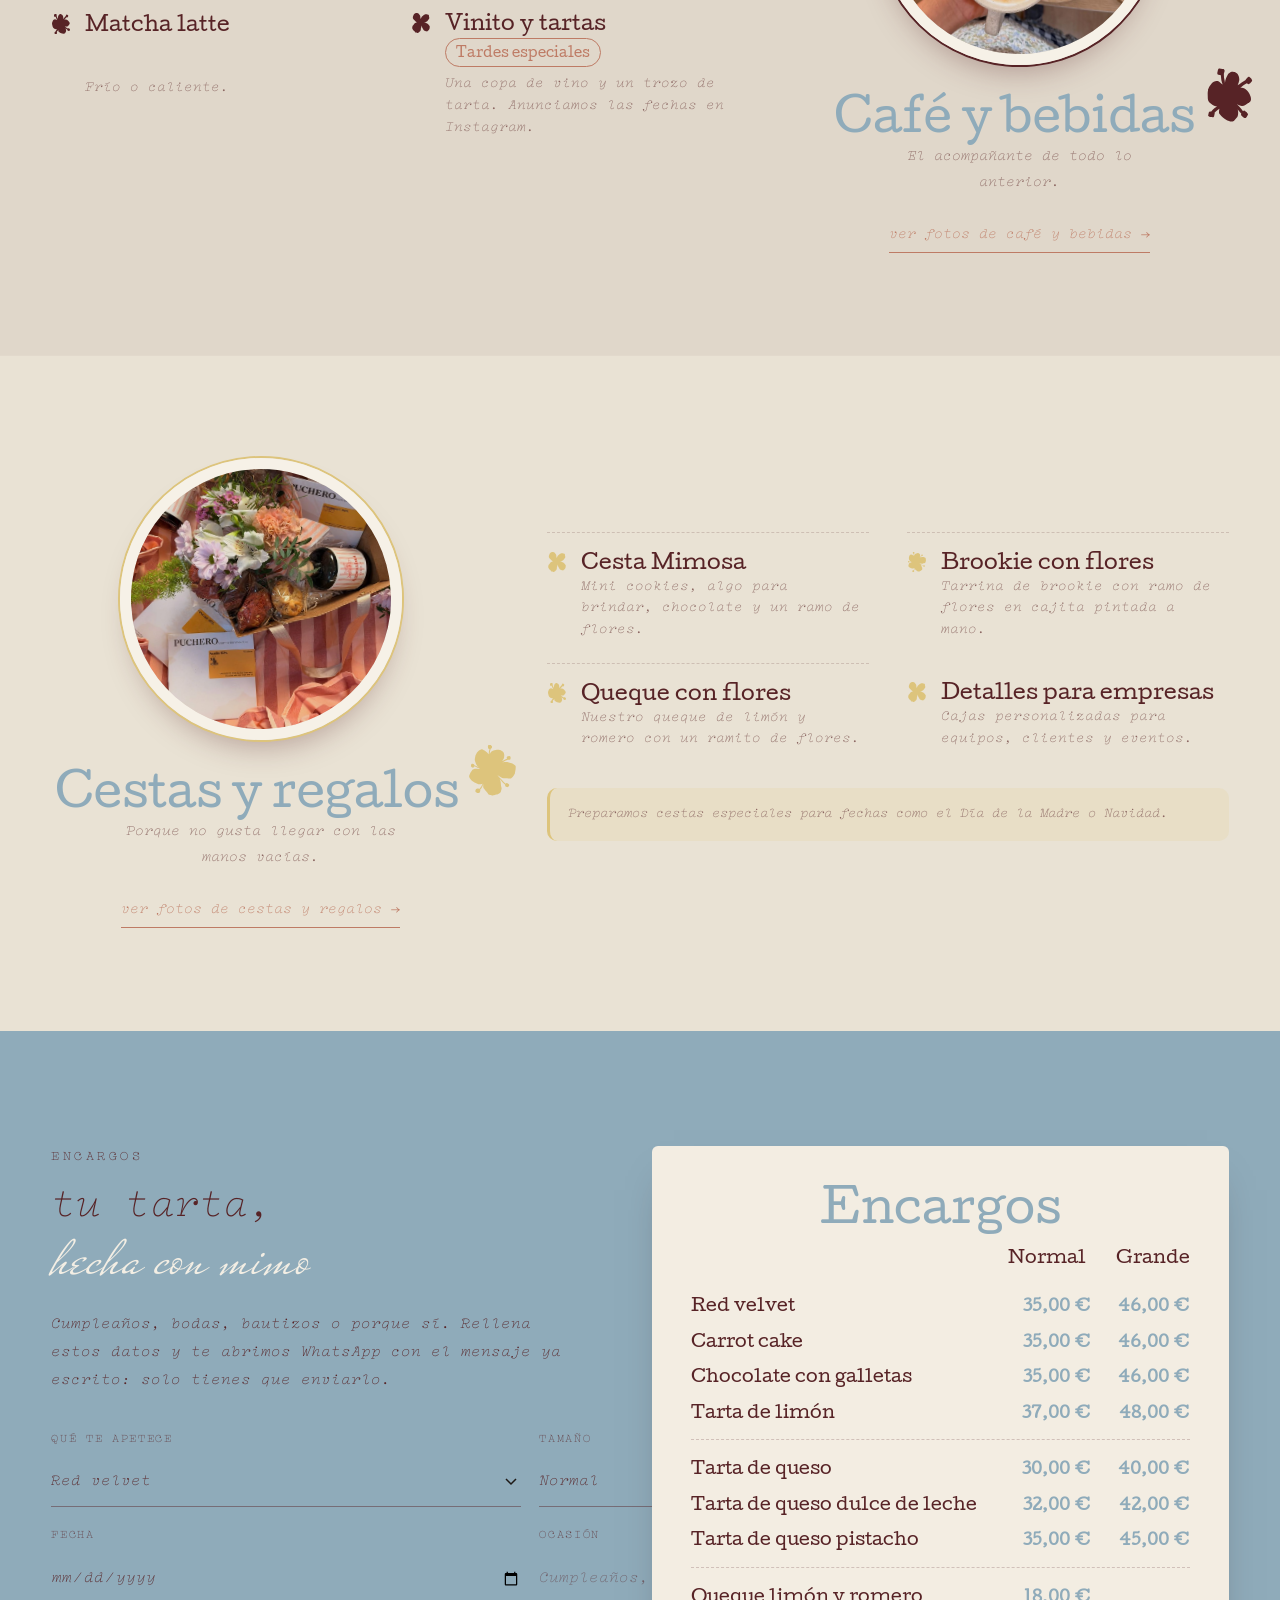
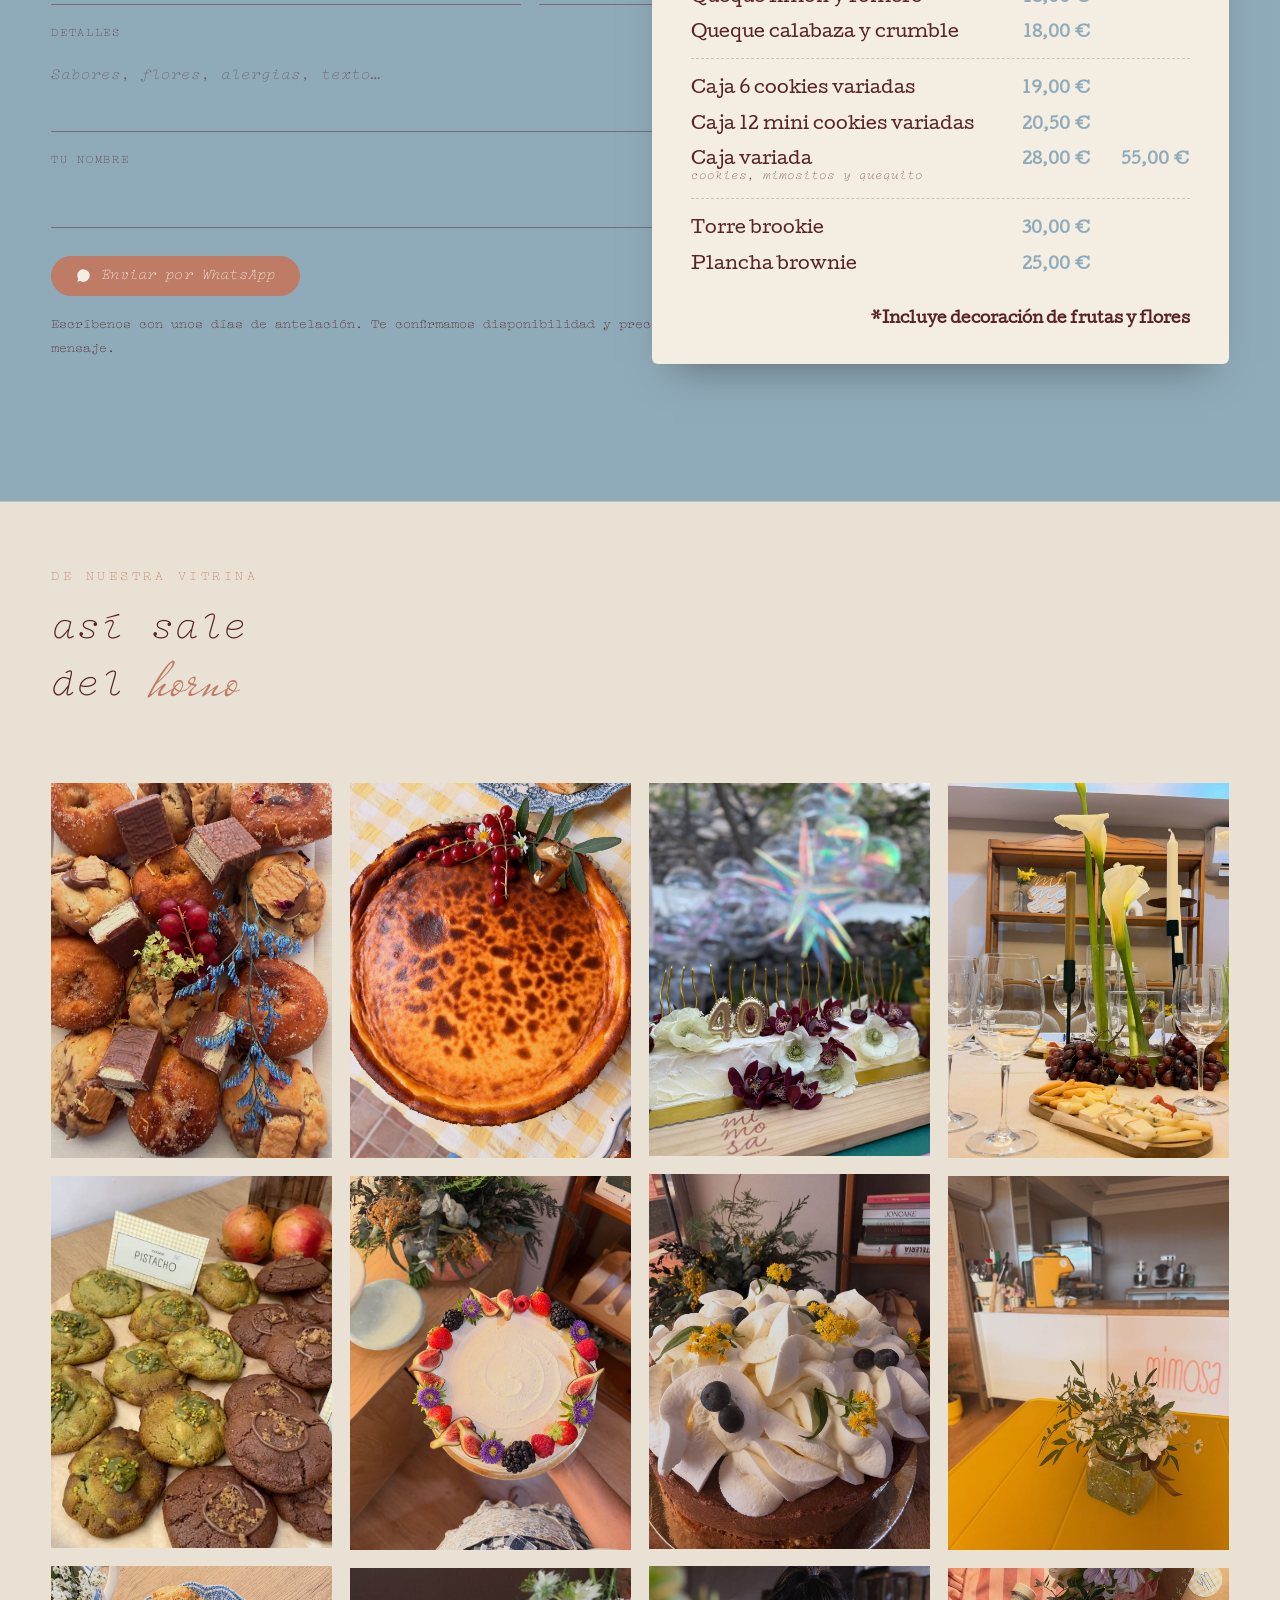
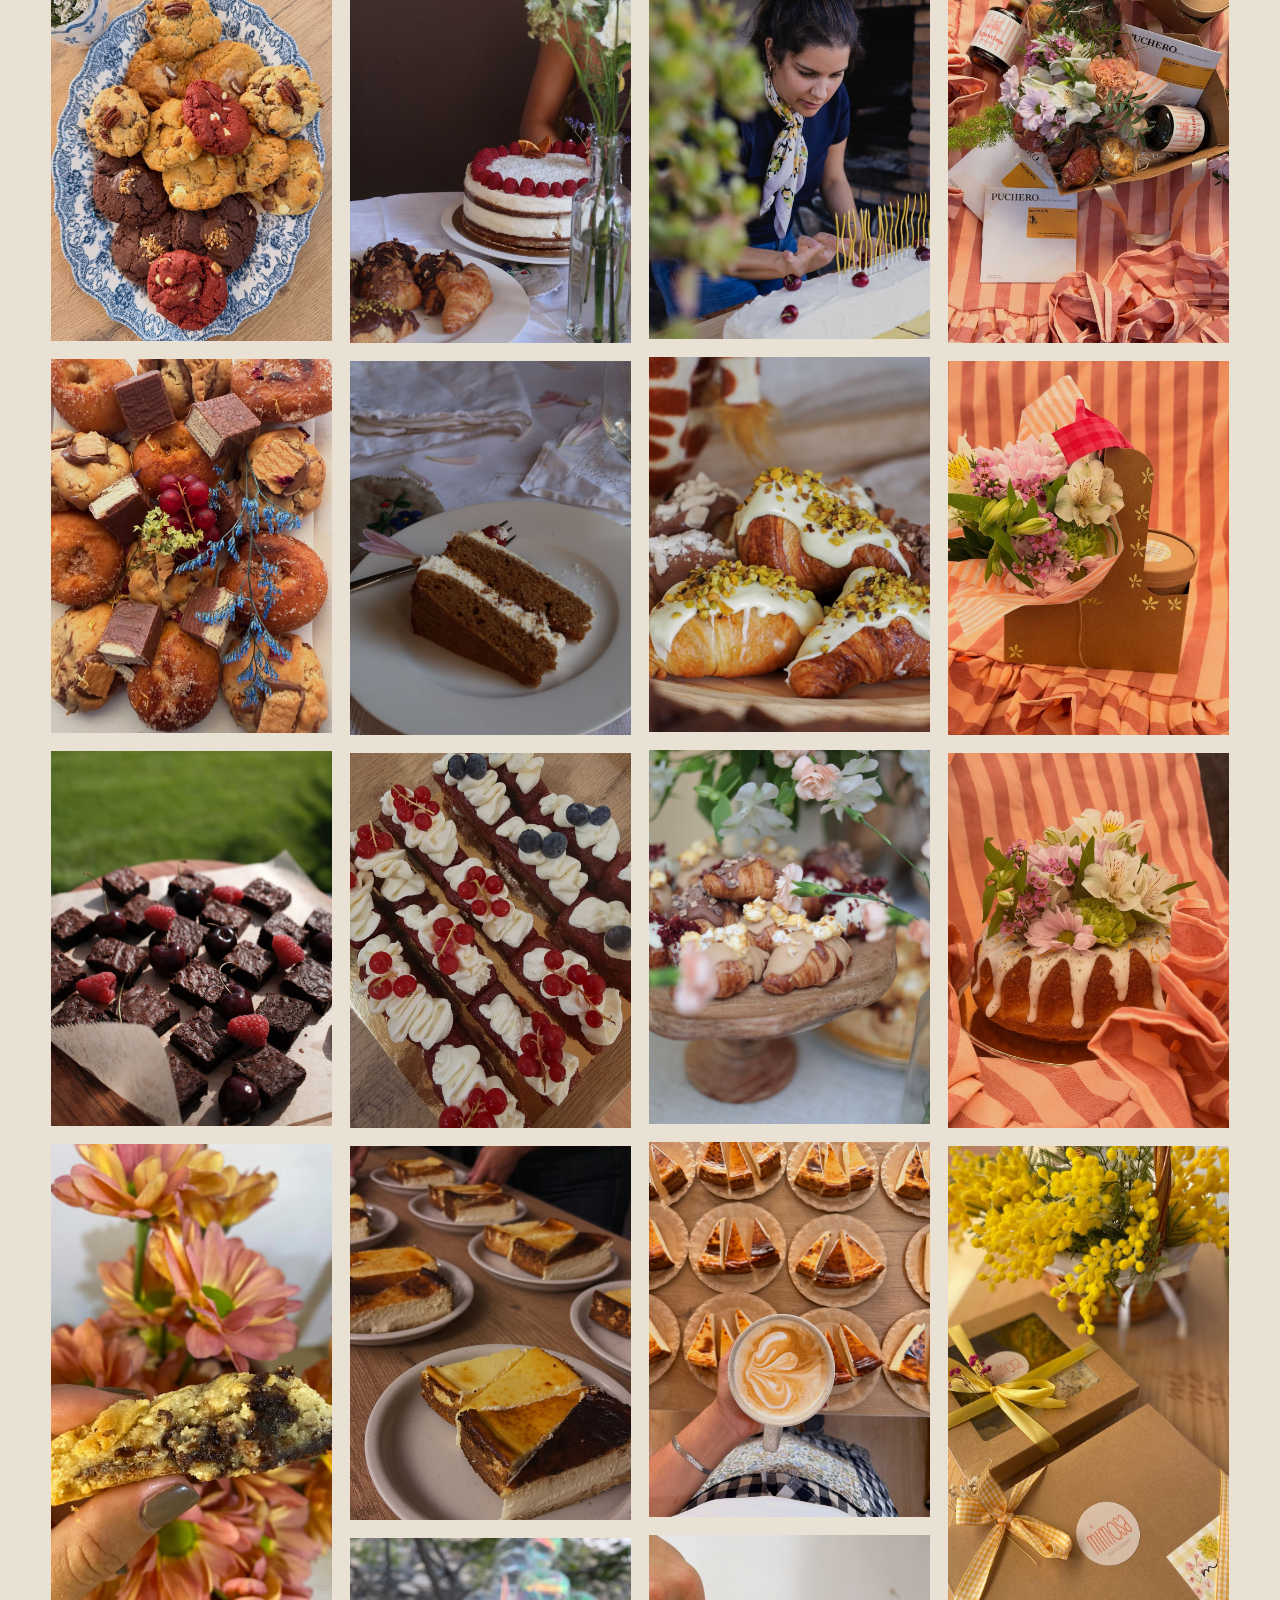
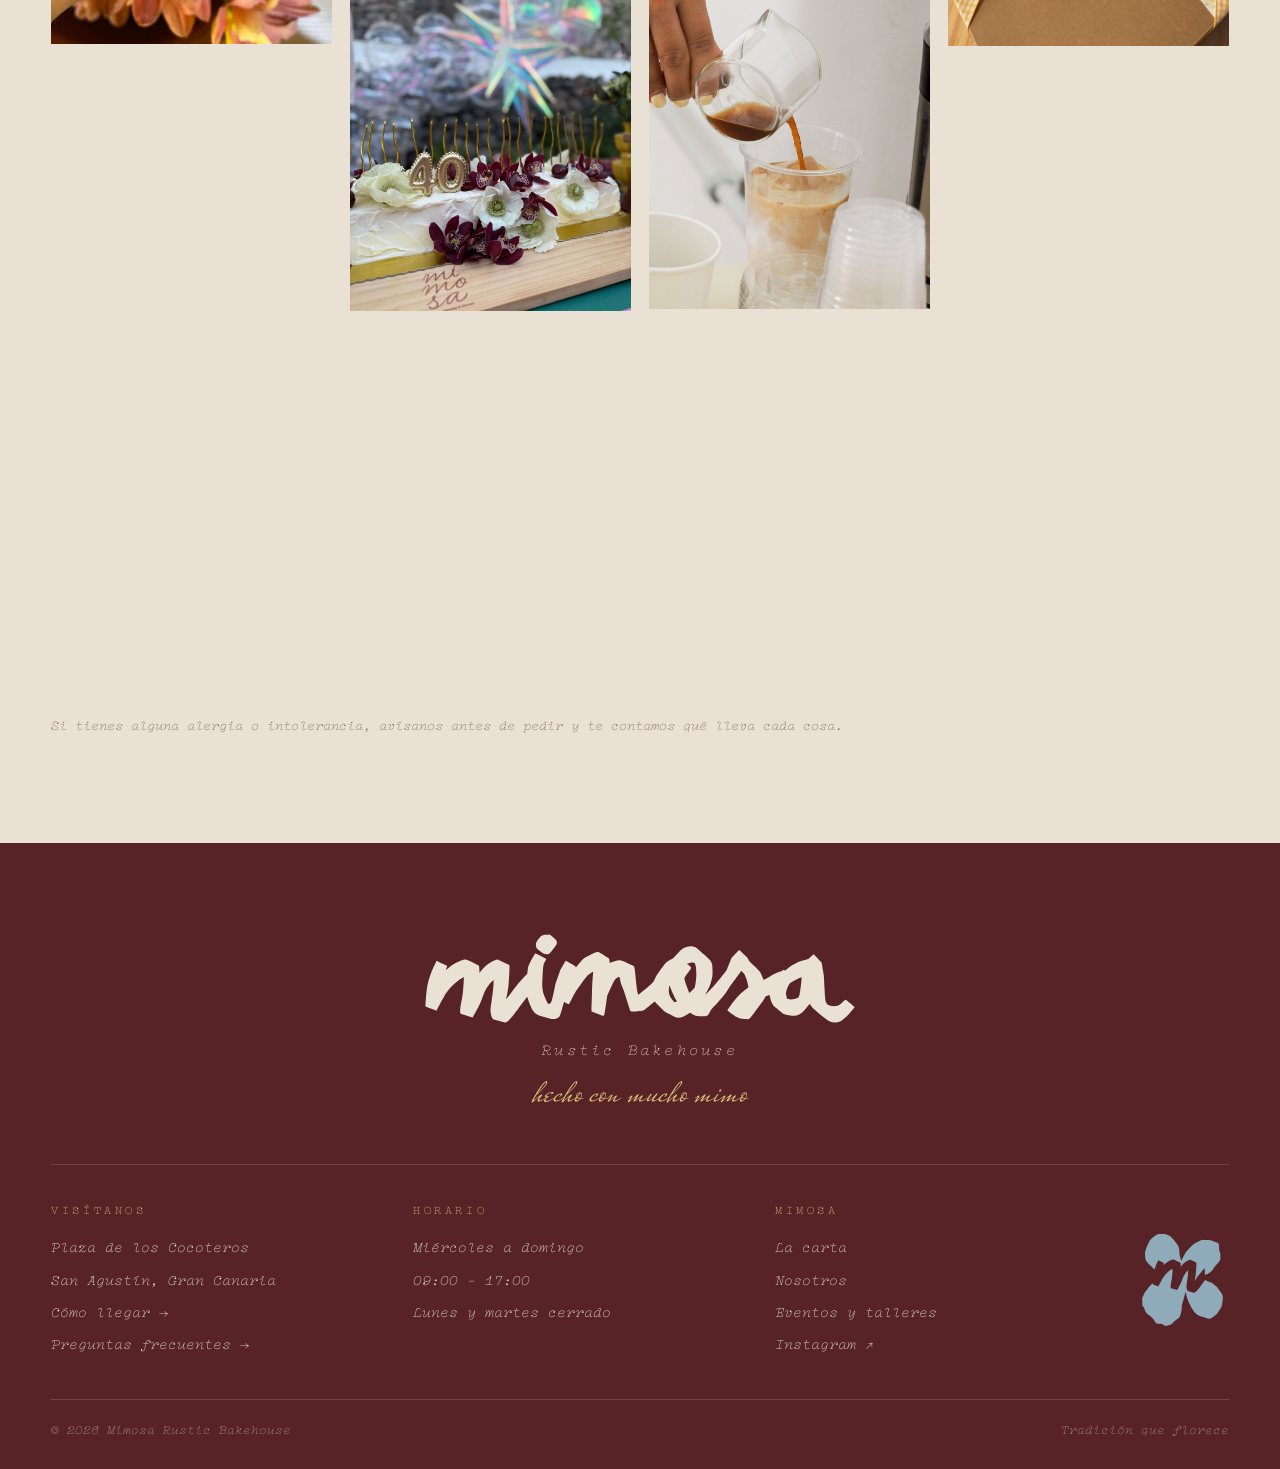
==== commit 85fb0838: "Nueva web de Mimosa con la identidad de marca - Portada con la taza que cae y el café que escribe el" ====
--- a/carta.html
+++ b/carta.html
@@ -3,33 +3,36 @@
 <head>
 <meta charset="utf-8">
 <meta name="viewport" content="width=device-width, initial-scale=1">
-<title>La carta · Mimosa Rustic Bakery</title>
+<title>La carta · Mimosa Rustic Bakehouse</title>
 <meta name="description" content="Cookies, tartas, bollería, café, cestas regalo y tartas por encargo en Mimosa, San Agustín. Encarga tu tarta por WhatsApp.">
-<meta name="theme-color" content="#f4efe7">
-<meta property="og:title" content="La carta · Mimosa Rustic Bakery">
+<meta name="theme-color" content="#E9E2D4">
+<meta property="og:title" content="La carta · Mimosa Rustic Bakehouse">
 <meta property="og:description" content="Cookies, tartas, bollería, café, cestas regalo y tartas por encargo en Mimosa, San Agustín. Encarga tu tarta por WhatsApp.">
 <meta property="og:image" content="img/og-mimosa.jpg">
 <link rel="icon" href="favicon.svg" type="image/svg+xml">
 <link rel="apple-touch-icon" href="apple-touch-icon.png">
 <script>document.documentElement.classList.add('js', 'fuente-mimosa')</script>
 <link rel="preload" href="fonts/trazo-muestrario.woff2" as="font" type="font/woff2" crossorigin>
+<link rel="preload" href="fonts/compagnon-italic.woff2" as="font" type="font/woff2" crossorigin>
 <link rel="preconnect" href="https://fonts.googleapis.com">
 <link rel="preconnect" href="https://fonts.gstatic.com" crossorigin>
-<link href="https://fonts.googleapis.com/css2?family=Geist:wght@300..700&family=Instrument+Serif:ital@0;1&display=swap" rel="stylesheet">
-<link rel="stylesheet" href="css/site.css?v=20261107140805">
+<link href="https://fonts.googleapis.com/css2?family=Cutive&family=Mr+De+Haviland&display=swap" rel="stylesheet">
+<link rel="stylesheet" href="css/site.css?v=20261114175530">
+<link rel="stylesheet" href="css/marca.css?v=20261114175530">
 
 </head>
 <body data-page="carta">
 
 <header class="header">
   <div class="header__in">
-    <a class="brand" href="index.html" aria-label="Mimosa, inicio"><span class="logo-icon" aria-hidden="true"></span><span class="brand__name">Mimosa</span><span class="brand__tag">Rustic bakery</span></a>
+    <a class="brand" href="index.html" aria-label="Mimosa Rustic Bakehouse, inicio"><span class="brand__logo" aria-hidden="true"></span><span class="brand__tag">Rustic Bakehouse</span></a>
     <nav class="nav" aria-label="Principal">
       <a href="index.html">Inicio</a>
       <a href="carta.html" aria-current="page">La carta</a>
       <a href="nosotros.html">Nosotros</a>
       <a href="eventos.html">Eventos y talleres</a>
       <a href="visitanos.html">Visítanos</a>
+      <a href="preguntas.html">Preguntas</a>
     </nav>
     <a class="btn" href="carta.html#encargos" data-wa="Hola Mimosa, me gustaría encargar una tarta.">Encargar una tarta</a>
     <button class="menu-btn" type="button" aria-expanded="false" aria-controls="mobileMenu"><span>Menú</span><i></i></button>
@@ -43,22 +46,25 @@
     <a class="big" href="nosotros.html">Nosotros</a>
     <a class="big" href="eventos.html">Eventos</a>
     <a class="big" href="visitanos.html">Visítanos</a>
+    <a class="big" href="preguntas.html">Preguntas</a>
   </nav>
   <div class="meta"><span>Mié – Dom · 09:00 – 17:00</span><a href="https://www.instagram.com/mimosarusticbakery/" target="_blank" rel="noopener">Instagram ↗</a></div>
 </div>
 
 <main>
-<section class="page-head">
+<section class="chapter chapter--oro">
+  <div class="wrap chapter__in">
+    <p class="crumbs"><a href="index.html">Inicio</a> / La carta</p>
+    <p class="chapter__kicker" data-reveal>La carta</p>
+    <h1 class="chapter__title" data-reveal>lo de cada día, siempre <em>hecho con mimo</em></h1>
+  </div>
+</section>
+
+<section class="page-intro">
   <div class="wrap">
-    <p class="crumbs"><a href="index.html">Inicio</a> / La carta</p>
     <div class="page-head__grid">
-      <div>
-        <p class="label" data-reveal>La carta</p>
-        <h1 class="display" data-reveal>Lo de cada día,<br><em>hecho a mano</em></h1>
-      </div>
       <div data-reveal>
         <p class="lead">La vitrina cambia según la temporada y lo que nos apetece hornear esa semana. Pregúntanos en barra por lo que hay hoy.</p>
-        <p style="margin-top:22px"><a class="btn btn--wa" href="#encargos">Encargar una tarta <span class="arr">→</span></a></p>
       </div>
     </div>
   </div>
@@ -87,11 +93,14 @@
   </nav>
 </aside>
 
-<div class="wrap">
-  <section class="menu-cat" id="cookies">
-    <div class="menu-cat__media"><figure class="ph ph--45 zoom" data-zoom="cookies" data-reveal="img"><img src="img/cookies-surtido.jpg" alt="Surtido de cookies con chocolate y frutos rojos" loading="lazy"></figure></div>
-    <div>
-      <div class="menu-cat__head"><h2 class="h2">Cookies y brownies</h2><p class="muted">Gorditas, crujientes por fuera y tiernas por dentro.</p></div>
+<div class="wrap carta-texto">
+  <section class="menu-cat menu-cat--oro" id="cookies">
+    <div class="menu-cat__lado">
+      <figure class="menu-cat__plato" data-reveal><img src="img/cookies-surtido.jpg" alt="Surtido de cookies" loading="lazy"></figure>
+      <div class="menu-cat__head"><h2 class="h2 with-deco">Cookies y brownies<span class="ilus ilus--flor-3 c-oro deco-title" aria-hidden="true"></span></h2><p class="muted">Gorditas, crujientes por fuera y tiernas por dentro.</p></div>
+      <button class="ver-fotos" type="button" data-fotos="cookies">ver fotos de cookies y brownies <span class="arr">→</span></button>
+    </div>
+    <div class="menu-cat__lista">
       <ul class="items">
         <li data-reveal><h3>Chocolate y galletas</h3><span class="tag">La favorita de Julia</span><p>Con trozos de galleta y mucho chocolate.</p></li>
         <li data-reveal><h3>Chocolate con sal</h3><p>Chocolate negro y escamas de sal.</p></li>
@@ -99,83 +108,67 @@
         <li data-reveal><h3>Nueces pecanas</h3><p>Masa tostada con nueces pecanas.</p></li>
         <li data-reveal><h3>Brownie</h3><p>Denso y chocolateado, a veces con frambuesas.</p></li>
       </ul>
-      <div class="strip">
-        <figure class="zoom" data-zoom="cookies"><img src="img/cookies-pistacho.jpg" alt="Cookies de pistacho y de chocolate" loading="lazy"></figure>
-        <figure class="zoom" data-zoom="cookies"><img src="img/cookies-plato.jpg" alt="Cookies en un plato de cerámica azul" loading="lazy"></figure>
-        <figure class="zoom" data-zoom="cookies"><img src="img/cookies-flores.jpg" alt="Cookies y bollos decorados con flores" loading="lazy"></figure>
-        <figure class="zoom" data-zoom="cookies"><img src="img/brownies-frambuesa.jpg" alt="Brownies con frambuesas" loading="lazy"></figure>
-        <figure class="zoom" data-zoom="cookies"><img src="img/cookie-mano.jpg" alt="Cookie partida por la mitad" loading="lazy"></figure>
-      </div>
-    </div>
-  </section>
-
-  <section class="menu-cat" id="tartas">
-    <div class="menu-cat__media"><figure class="ph ph--45 zoom" data-zoom="tartas" data-reveal="img"><img src="img/queque-limon.jpg" alt="Queque de limón y romero glaseado con flores" loading="lazy"></figure></div>
-    <div>
-      <div class="menu-cat__head"><h2 class="h2">Tartas y pasteles</h2><p class="muted">Por porción en vitrina o enteras por encargo.</p></div>
+      
+    </div>
+  </section>
+
+  <section class="menu-cat menu-cat--melocoton" id="tartas">
+    <div class="menu-cat__lado">
+      <figure class="menu-cat__plato" data-reveal><img src="img/queque-limon.jpg" alt="Queque de limón con flores" loading="lazy"></figure>
+      <div class="menu-cat__head"><h2 class="h2 with-deco">Tartas y pasteles<span class="ilus ilus--flor-1 c-melocoton deco-title" aria-hidden="true"></span></h2><p class="muted">Por porción en vitrina o enteras por encargo.</p></div>
+      <button class="ver-fotos" type="button" data-fotos="tartas">ver fotos de tartas y pasteles <span class="arr">→</span></button>
+    </div>
+    <div class="menu-cat__lista">
       <ul class="items">
         <li data-reveal><h3>Queque de limón y romero</h3><span class="tag">El favorito</span><p>Bizcocho de limón y romero con glaseado y flores.</p></li>
         <li data-reveal><h3>Tarta de queso</h3><p>Cremosa por dentro y tostada por fuera. Receta afinada con la ayuda de nuestros clientes.</p></li>
-        <li data-reveal><h3>Pavlova de frutos rojos</h3><p>Merengue, nata y fruta fresca con flores.</p></li>
         <li data-reveal><h3>Red velvet</h3><p>Bizcocho rojo, crema y frambuesas.</p></li>
         <li data-reveal><h3>Carrot cake</h3><p>Especiada, con frosting suave.</p></li>
         <li data-reveal><h3>Tartas de temporada</h3><p>Higos, frutos rojos, cítricos… según el mes.</p></li>
       </ul>
       <p class="note" data-reveal style="margin-top:18px">¿Sin azúcar? Adaptamos algunos postres bajo consulta.</p>
-      <div class="strip">
-        <figure class="zoom" data-zoom="tartas"><img src="img/tarta-queso-horneada.jpg" alt="Tarta de queso recién horneada" loading="lazy"></figure>
-        <figure class="zoom" data-zoom="tartas"><img src="img/tarta-higos.jpg" alt="Tarta con higos y frutos rojos" loading="lazy"></figure>
-        <figure class="zoom" data-zoom="tartas"><img src="img/tarta-frutos-rojos.jpg" alt="Pavlova con frutos rojos y flores" loading="lazy"></figure>
-        <figure class="zoom" data-zoom="tartas"><img src="img/red-velvet.jpg" alt="Tarta red velvet con frambuesas" loading="lazy"></figure>
-        <figure class="zoom" data-zoom="tartas"><img src="img/carrot-cake.jpg" alt="Porción de carrot cake" loading="lazy"></figure>
-        <figure class="zoom" data-zoom="tartas"><img src="img/tartaletas-frambuesa.jpg" alt="Tartaletas de nata con frambuesas" loading="lazy"></figure>
-        <figure class="zoom" data-zoom="tartas"><img src="img/tarta-queso-porciones.jpg" alt="Porciones de tarta de queso" loading="lazy"></figure>
-      </div>
-    </div>
-  </section>
-
-  <section class="menu-cat" id="bolleria">
-    <div class="menu-cat__media"><figure class="ph ph--45 zoom" data-zoom="bolleria" data-reveal="img"><img src="img/croissants-pistacho.jpg" alt="Croissants de pistacho" loading="lazy"></figure></div>
-    <div>
-      <div class="menu-cat__head"><h2 class="h2">Bollería y desayunos</h2><p class="muted">Para empezar el día con calma.</p></div>
+    </div>
+  </section>
+
+  <section class="menu-cat menu-cat--azul" id="bolleria">
+    <div class="menu-cat__lado">
+      <figure class="menu-cat__plato" data-reveal><img src="img/croissants-pistacho.jpg" alt="Croissants de pistacho" loading="lazy"></figure>
+      <div class="menu-cat__head"><h2 class="h2 with-deco">Bollería y desayunos<span class="ilus ilus--ramita c-azul deco-title" aria-hidden="true"></span></h2><p class="muted">Para empezar el día con calma.</p></div>
+      <button class="ver-fotos" type="button" data-fotos="bolleria">ver fotos de bollería y desayunos <span class="arr">→</span></button>
+    </div>
+    <div class="menu-cat__lista">
       <ul class="items">
         <li data-reveal><h3>Croissant</h3><p>Clásico o relleno de crema de pistacho.</p></li>
-        <li data-reveal><h3>Rollo de canela</h3><p>Glaseado con crema.</p></li>
-        <li data-reveal><h3>Bollos glaseados con flores</h3><p>Esponjosos, con glaseado y pétalos.</p></li>
-        <li data-reveal><h3>Muffins</h3><p>De chocolate o de cítricos.</p></li>
-      </ul>
-      <div class="strip">
-        <figure class="zoom" data-zoom="bolleria"><img src="img/brioches-flores.jpg" alt="Brioches con flores" loading="lazy"></figure>
-        <figure class="zoom" data-zoom="bolleria"><img src="img/rollos-canela.jpg" alt="Rollos de canela glaseados" loading="lazy"></figure>
-        <figure class="zoom" data-zoom="bolleria"><img src="img/bollos.jpg" alt="Bollos glaseados con flores secas" loading="lazy"></figure>
-        <figure class="zoom" data-zoom="bolleria"><img src="img/muffins.jpg" alt="Muffins de chocolate con naranjas" loading="lazy"></figure>
-        <figure class="zoom" data-zoom="bolleria"><img src="img/croissants.jpg" alt="Croissants con flores" loading="lazy"></figure>
-      </div>
-    </div>
-  </section>
-
-  <section class="menu-cat" id="cafe">
-    <div class="menu-cat__media"><figure class="ph ph--45 zoom" data-zoom="cafe" data-reveal="img"><img src="img/cafe-tarta-queso.jpg" alt="Café con leche y porciones de tarta de queso" loading="lazy"></figure></div>
-    <div>
-      <div class="menu-cat__head"><h2 class="h2">Café y bebidas</h2><p class="muted">El acompañante de todo lo anterior.</p></div>
+        <li data-reveal><h3>Mimositos</h3><p>Mini croissants cubiertos de chocolate con diferentes toppings: galleta, almendra, pistacho…</p></li>
+      </ul>
+      
+    </div>
+  </section>
+
+  <section class="menu-cat menu-cat--burdeos" id="cafe">
+    <div class="menu-cat__lado">
+      <figure class="menu-cat__plato" data-reveal><img src="img/cafe-tarta-queso.jpg" alt="Café con leche y tarta de queso" loading="lazy"></figure>
+      <div class="menu-cat__head"><h2 class="h2 with-deco">Café y bebidas<span class="ilus ilus--flor-2 c-burdeos deco-title" aria-hidden="true"></span></h2><p class="muted">El acompañante de todo lo anterior.</p></div>
+      <button class="ver-fotos" type="button" data-fotos="cafe">ver fotos de café y bebidas <span class="arr">→</span></button>
+    </div>
+    <div class="menu-cat__lista">
       <ul class="items">
         <li data-reveal><h3>Espresso · cortado · con leche</h3><p>Nuestro café de cada día.</p></li>
         <li data-reveal><h3>Café con hielo</h3><p>Para los días de calor del sur.</p></li>
         <li data-reveal><h3>Matcha latte</h3><p>Frío o caliente.</p></li>
         <li data-reveal><h3>Vinito y tartas</h3><span class="tag">Tardes especiales</span><p>Una copa de vino y un trozo de tarta. Anunciamos las fechas en Instagram.</p></li>
       </ul>
-      <div class="strip">
-        <figure class="zoom" data-zoom="cafe"><img src="img/cafe-servido.jpg" alt="Café sirviéndose sobre hielo" loading="lazy"></figure>
-        <figure class="zoom" data-zoom="cafe"><img src="img/vinito.jpg" alt="Copas de vino para una tarde de vinito y tartas" loading="lazy"></figure>
-        <figure class="zoom" data-zoom="cafe"><img src="img/local-mostrador.jpg" alt="Mostrador del local de Mimosa" loading="lazy"></figure>
-      </div>
-    </div>
-  </section>
-
-  <section class="menu-cat" id="regalos">
-    <div class="menu-cat__media"><figure class="ph ph--45 zoom" data-zoom="regalos" data-reveal="img"><img src="img/cesta-regalo.jpg" alt="Cesta regalo con cookies, flores y chocolate" loading="lazy"></figure></div>
-    <div>
-      <div class="menu-cat__head"><h2 class="h2">Cestas y regalos</h2><p class="muted">Porque no gusta llegar con las manos vacías.</p></div>
+      
+    </div>
+  </section>
+
+  <section class="menu-cat menu-cat--oro" id="regalos">
+    <div class="menu-cat__lado">
+      <figure class="menu-cat__plato" data-reveal><img src="img/cesta-regalo.jpg" alt="Cesta regalo con flores" loading="lazy"></figure>
+      <div class="menu-cat__head"><h2 class="h2 with-deco">Cestas y regalos<span class="ilus ilus--flor-1 c-oro deco-title" aria-hidden="true"></span></h2><p class="muted">Porque no gusta llegar con las manos vacías.</p></div>
+      <button class="ver-fotos" type="button" data-fotos="regalos">ver fotos de cestas y regalos <span class="arr">→</span></button>
+    </div>
+    <div class="menu-cat__lista">
       <ul class="items">
         <li data-reveal><h3>Cesta Mimosa</h3><p>Mini cookies, algo para brindar, chocolate y un ramo de flores.</p></li>
         <li data-reveal><h3>Brookie con flores</h3><p>Tarrina de brookie con ramo de flores en cajita pintada a mano.</p></li>
@@ -183,32 +176,40 @@
         <li data-reveal><h3>Detalles para empresas</h3><p>Cajas personalizadas para equipos, clientes y eventos.</p></li>
       </ul>
       <p class="note" data-reveal style="margin-top:18px">Preparamos cestas especiales para fechas como el Día de la Madre o Navidad.</p>
-      <div class="strip">
-        <figure class="zoom" data-zoom="regalos"><img src="img/cesta-flores.jpg" alt="Caja regalo con flores" loading="lazy"></figure>
-        <figure class="zoom" data-zoom="regalos"><img src="img/queque-flores.jpg" alt="Queque con flores para regalar" loading="lazy"></figure>
-        <figure class="zoom" data-zoom="regalos"><img src="img/cajas-regalo.jpg" alt="Cajas de regalo de Mimosa con lazo" loading="lazy"></figure>
-        <figure class="zoom" data-zoom="regalos"><img src="img/brownie-lazo.jpg" alt="Brownies con lazo de cuadros" loading="lazy"></figure>
-      </div>
     </div>
   </section>
 </div>
 
-<section class="section section--alt" id="encargos" style="scroll-margin-top:130px">
+
+<section class="section bloque bloque--azul" id="encargos" style="scroll-margin-top:130px">
   <div class="wrap order">
     <div>
       <p class="label" data-reveal>Encargos</p>
       <h2 class="h2" data-reveal style="margin:16px 0 22px">Tu tarta,<br><em>hecha con mimo</em></h2>
       <p data-reveal>Cumpleaños, bodas, bautizos o porque sí. Rellena estos datos y te abrimos WhatsApp con el mensaje ya escrito: solo tienes que enviarlo.</p>
       <form class="order__form" id="orderForm" data-reveal style="margin-top:34px">
-        <div class="field"><label for="f-tarta">Tarta</label>
+        <div class="field"><label for="f-tarta">Qué te apetece</label>
           <select id="f-tarta" name="tarta">
-            <option>Tarta de queso</option><option>Pavlova de frutos rojos</option><option>Red velvet</option>
-            <option>Queque de limón y romero</option><option>Carrot cake</option><option>Tarta de chocolate</option>
-            <option>Mesa dulce / varias cosas</option><option>Otra (te cuento)</option>
+            <optgroup label="Tartas">
+              <option>Red velvet</option><option>Carrot cake</option><option>Chocolate con galletas</option><option>Tarta de limón</option>
+              <option>Tarta de queso</option><option>Tarta de queso dulce de leche</option><option>Tarta de queso pistacho</option>
+            </optgroup>
+            <optgroup label="Queques">
+              <option>Queque de limón y romero</option><option>Queque de calabaza y crumble</option>
+            </optgroup>
+            <optgroup label="Cajas">
+              <option>Caja de 6 cookies variadas</option><option>Caja de 12 mini cookies variadas</option><option>Caja variada (cookies, mimositos, quequito)</option>
+            </optgroup>
+            <optgroup label="Brownies">
+              <option>Torre brookie</option><option>Plancha de brownie</option>
+            </optgroup>
+            <optgroup label="Otros">
+              <option>Mesa dulce / varias cosas</option><option>Otra cosa (te cuento)</option>
+            </optgroup>
           </select></div>
-        <div class="field"><label for="f-personas">Para cuántas personas</label>
-          <select id="f-personas" name="personas">
-            <option>6–8 personas</option><option>10–12 personas</option><option>15–20 personas</option><option>Más de 20 personas</option>
+        <div class="field"><label for="f-tamano">Tamaño</label>
+          <select id="f-tamano" name="tamano">
+            <option>Normal</option><option>Grande</option><option>No lo sé, te pregunto</option>
           </select></div>
         <div class="field"><label for="f-fecha">Fecha</label><input id="f-fecha" name="fecha" type="date"></div>
         <div class="field"><label for="f-ocasion">Ocasión</label><input id="f-ocasion" name="ocasion" type="text" placeholder="Cumpleaños, boda…"></div>
@@ -221,12 +222,73 @@
       </form>
     </div>
     <div class="order__img">
-      <figure class="ph ph--45 zoom" data-zoom="encargos" data-reveal="img"><img src="img/tarta-40.jpg" alt="Tarta de cumpleaños decorada con flores y velas" loading="lazy"></figure>
-      <div class="strip" style="grid-auto-columns:calc(33.33% - 8px)">
-        <figure class="zoom" data-zoom="encargos"><img src="img/tarta-cumple.jpg" alt="Tarta de cumpleaños de Mimosa" loading="lazy"></figure>
-        <figure class="zoom" data-zoom="encargos"><img src="img/tarta-nata-flores.jpg" alt="Tarta de nata con flores" loading="lazy"></figure>
-        <figure class="zoom" data-zoom="encargos"><img src="img/julia-decorando.jpg" alt="Decorando una tarta con flores" loading="lazy"></figure>
-      </div>
+      <div class="precios" data-reveal>
+        <p class="precios__tit">Encargos</p>
+        <div class="precios__cols" aria-hidden="true"><span></span><span>Normal</span><span>Grande</span></div>
+        <div class="precios__grupo">
+          <p class="precios__fila"><span class="precios__nom">Red velvet</span><span class="precios__pre">35,00 €</span><span class="precios__pre">46,00 €</span></p>
+          <p class="precios__fila"><span class="precios__nom">Carrot cake</span><span class="precios__pre">35,00 €</span><span class="precios__pre">46,00 €</span></p>
+          <p class="precios__fila"><span class="precios__nom">Chocolate con galletas</span><span class="precios__pre">35,00 €</span><span class="precios__pre">46,00 €</span></p>
+          <p class="precios__fila"><span class="precios__nom">Tarta de limón</span><span class="precios__pre">37,00 €</span><span class="precios__pre">48,00 €</span></p>
+        </div>
+        <div class="precios__grupo">
+          <p class="precios__fila"><span class="precios__nom">Tarta de queso</span><span class="precios__pre">30,00 €</span><span class="precios__pre">40,00 €</span></p>
+          <p class="precios__fila"><span class="precios__nom">Tarta de queso dulce de leche</span><span class="precios__pre">32,00 €</span><span class="precios__pre">42,00 €</span></p>
+          <p class="precios__fila"><span class="precios__nom">Tarta de queso pistacho</span><span class="precios__pre">35,00 €</span><span class="precios__pre">45,00 €</span></p>
+        </div>
+        <div class="precios__grupo">
+          <p class="precios__fila"><span class="precios__nom">Queque limón y romero</span><span class="precios__pre">18,00 €</span><span class="precios__pre"></span></p>
+          <p class="precios__fila"><span class="precios__nom">Queque calabaza y crumble</span><span class="precios__pre">18,00 €</span><span class="precios__pre"></span></p>
+        </div>
+        <div class="precios__grupo">
+          <p class="precios__fila"><span class="precios__nom">Caja 6 cookies variadas</span><span class="precios__pre">19,00 €</span><span class="precios__pre"></span></p>
+          <p class="precios__fila"><span class="precios__nom">Caja 12 mini cookies variadas</span><span class="precios__pre">20,50 €</span><span class="precios__pre"></span></p>
+          <p class="precios__fila"><span class="precios__nom">Caja variada<small>cookies, mimositos y quequito</small></span><span class="precios__pre">28,00 €</span><span class="precios__pre">55,00 €</span></p>
+        </div>
+        <div class="precios__grupo">
+          <p class="precios__fila"><span class="precios__nom">Torre brookie</span><span class="precios__pre">30,00 €</span><span class="precios__pre"></span></p>
+          <p class="precios__fila"><span class="precios__nom">Plancha brownie</span><span class="precios__pre">25,00 €</span><span class="precios__pre"></span></p>
+        </div>
+        <p class="precios__nota">*Incluye decoración de frutas y flores</p>
+      </div>
+    </div>
+  </div>
+</section>
+
+<section class="section carta-fotos" aria-label="Fotos de la carta">
+  <div class="wrap">
+    <div class="section-head">
+      <div><p class="label" data-reveal>De nuestra vitrina</p><h2 class="h2" data-reveal>Así sale<br>del <em>horno</em></h2></div>
+    </div>
+    <div class="masonry">
+      <figure class="zoom" data-reveal data-zoom="cookies"><img src="img/cookies-surtido.jpg" alt="Surtido de cookies con chocolate y frutos rojos" loading="lazy"></figure>
+      <figure class="zoom" data-reveal data-zoom="cookies"><img src="img/cookies-pistacho.jpg" alt="Cookies de pistacho y de chocolate" loading="lazy"></figure>
+      <figure class="zoom" data-reveal data-zoom="cookies"><img src="img/cookies-plato.jpg" alt="Cookies en un plato de cerámica azul" loading="lazy"></figure>
+      <figure class="zoom" data-reveal data-zoom="cookies"><img src="img/cookies-flores.jpg" alt="Cookies y bollos decorados con flores" loading="lazy"></figure>
+      <figure class="zoom" data-reveal data-zoom="cookies"><img src="img/brownies-frambuesa.jpg" alt="Brownies con frambuesas" loading="lazy"></figure>
+      <figure class="zoom" data-reveal data-zoom="cookies"><img src="img/cookie-mano.jpg" alt="Cookie partida por la mitad" loading="lazy"></figure>
+      <figure class="zoom" data-reveal data-zoom="tartas"><img src="img/queque-limon.jpg" alt="Queque de limón y romero glaseado con flores" loading="lazy"></figure>
+      <figure class="zoom" data-reveal data-zoom="tartas"><img src="img/tarta-queso-horneada.jpg" alt="Tarta de queso recién horneada" loading="lazy"></figure>
+      <figure class="zoom" data-reveal data-zoom="tartas"><img src="img/tarta-higos.jpg" alt="Tarta con higos y frutos rojos" loading="lazy"></figure>
+      <figure class="zoom" data-reveal data-zoom="tartas"><img src="img/red-velvet.jpg" alt="Tarta red velvet con frambuesas" loading="lazy"></figure>
+      <figure class="zoom" data-reveal data-zoom="tartas"><img src="img/carrot-cake.jpg" alt="Porción de carrot cake" loading="lazy"></figure>
+      <figure class="zoom" data-reveal data-zoom="tartas"><img src="img/tartaletas-frambuesa.jpg" alt="Tartaletas de nata con frambuesas" loading="lazy"></figure>
+      <figure class="zoom" data-reveal data-zoom="tartas"><img src="img/tarta-queso-porciones.jpg" alt="Porciones de tarta de queso" loading="lazy"></figure>
+      <figure class="zoom" data-reveal data-zoom="tartas"><img src="img/tarta-40.jpg" alt="Tarta de cumpleaños decorada con flores y velas" loading="lazy"></figure>
+      <figure class="zoom" data-reveal data-zoom="tartas"><img src="img/tarta-cumple.jpg" alt="Tarta de cumpleaños de Mimosa" loading="lazy"></figure>
+      <figure class="zoom" data-reveal data-zoom="tartas"><img src="img/tarta-nata-flores.jpg" alt="Tarta de nata con flores" loading="lazy"></figure>
+      <figure class="zoom" data-reveal data-zoom="tartas"><img src="img/julia-decorando.jpg" alt="Decorando una tarta con flores" loading="lazy"></figure>
+      <figure class="zoom" data-reveal data-zoom="bolleria"><img src="img/croissants-pistacho.jpg" alt="Croissants de pistacho" loading="lazy"></figure>
+      <figure class="zoom" data-reveal data-zoom="bolleria"><img src="img/croissants.jpg" alt="Croissants con flores" loading="lazy"></figure>
+      <figure class="zoom" data-reveal data-zoom="cafe"><img src="img/cafe-tarta-queso.jpg" alt="Café con leche y porciones de tarta de queso" loading="lazy"></figure>
+      <figure class="zoom" data-reveal data-zoom="cafe"><img src="img/cafe-servido.jpg" alt="Café sirviéndose sobre hielo" loading="lazy"></figure>
+      <figure class="zoom" data-reveal data-zoom="cafe"><img src="img/vinito.jpg" alt="Copas de vino para una tarde de vinito y tartas" loading="lazy"></figure>
+      <figure class="zoom" data-reveal data-zoom="cafe"><img src="img/local-mostrador.jpg" alt="Mostrador del local de Mimosa" loading="lazy"></figure>
+      <figure class="zoom" data-reveal data-zoom="regalos"><img src="img/cesta-regalo.jpg" alt="Cesta regalo con cookies, flores y chocolate" loading="lazy"></figure>
+      <figure class="zoom" data-reveal data-zoom="regalos"><img src="img/cesta-flores.jpg" alt="Caja regalo con flores" loading="lazy"></figure>
+      <figure class="zoom" data-reveal data-zoom="regalos"><img src="img/queque-flores.jpg" alt="Queque con flores para regalar" loading="lazy"></figure>
+      <figure class="zoom" data-reveal data-zoom="regalos"><img src="img/cajas-regalo.jpg" alt="Cajas de regalo de Mimosa con lazo" loading="lazy"></figure>
+      <figure class="zoom" data-reveal data-zoom="regalos"><img src="img/brownie-lazo.jpg" alt="Brownies con lazo de cuadros" loading="lazy"></figure>
     </div>
   </div>
 </section>
@@ -236,24 +298,27 @@
 
 <a class="wa-float" href="carta.html#encargos" data-wa="Hola Mimosa, me gustaría encargar una tarta." aria-label="Encargar una tarta por WhatsApp">Encargar una tarta</a>
 <footer class="footer">
+  <div class="footer__pattern" aria-hidden="true"></div>
   <div class="wrap">
-    <div class="footer__top">
-      <div class="footer__brand">
-        <div class="footer__logos"><span class="logo-word" role="img" aria-label="mimosa"></span><span class="logo-icon logo-icon--lg" aria-hidden="true"></span></div>
-        <p>Repostería rústica hecha con mucho mimo en la Plaza de los Cocoteros, San Agustín.</p>
-      </div>
+    <div class="footer__hero">
+      <span class="footer__logo" role="img" aria-label="mimosa"></span>
+      <p class="footer__tag">Rustic Bakehouse</p>
+      <p class="footer__hand">Hecho con mucho mimo</p>
+    </div>
+    <div class="footer__cols">
       <div>
         <h4>Visítanos</h4>
         <ul>
           <li>Plaza de los Cocoteros</li>
           <li>San Agustín, Gran Canaria</li>
           <li><a href="visitanos.html">Cómo llegar →</a></li>
+          <li><a href="preguntas.html">Preguntas frecuentes →</a></li>
         </ul>
       </div>
       <div>
         <h4>Horario</h4>
         <ul>
-          <li>Miércoles – Domingo</li>
+          <li>Miércoles a domingo</li>
           <li>09:00 – 17:00</li>
           <li>Lunes y martes cerrado</li>
         </ul>
@@ -267,14 +332,15 @@
           <li><a href="https://www.instagram.com/mimosarusticbakery/" target="_blank" rel="noopener">Instagram ↗</a></li>
         </ul>
       </div>
+      <span class="footer__iso" aria-hidden="true"></span>
     </div>
     <div class="footer__bottom">
-      <span>© <span data-year>2026</span> Mimosa Rustic Bakery</span>
-      <span>Hecho con mucho mimo</span>
+      <span>© <span data-year>2026</span> Mimosa Rustic Bakehouse</span>
+      <span>Tradición que florece</span>
     </div>
   </div>
 </footer>
 
-<script src="js/site.js?v=20261107140805" defer></script>
+<script src="js/site.js?v=20261114175530" defer></script>
 </body>
 </html>
--- a/css/marca.css
+++ b/css/marca.css
@@ -0,0 +1,1045 @@
+/* ==========================================================
+   MIMOSA · RUSTIC BAKEHOUSE — capa de marca
+   Basada en el Manual de marca (All Good!).
+   Paleta: Almond Cream · Night Bordeaux · Burnt Peach ·
+           Straw Gold · Cool Steel
+   Tipografía: máquina de escribir en cursiva y minúsculas
+   (LTC Remington Typewriter Pro; en web usamos Courier Prime
+   como equivalente libre) + letra manuscrita para toques.
+   ========================================================== */
+:root {
+  --almond: #E9E2D4;
+  --almond-2: #E0D6C3;
+  --almond-3: #F3EEE4;
+  --bordeaux: #572326;
+  --bordeaux-2: #6b3336;
+  --peach: #BE7B65;
+  --gold: #DDC47C;
+  --steel: #8FABBA;
+
+  /* reasignación de los tokens de la web */
+  --bg: var(--almond);
+  --bg-2: var(--almond-2);
+  --paper: var(--almond-3);
+  --ink: var(--bordeaux);
+  --ink-2: #6a3b3c;
+  --muted: #8a6560;
+  --line: rgba(87, 35, 38, .2);
+  --wine: var(--bordeaux);
+  --mustard: var(--gold);
+  --espresso: var(--bordeaux);
+
+  --type: "Courier Prime", "Courier New", monospace;
+  --serif: var(--type);
+  --sans: var(--type);
+}
+
+body { font-family: var(--type); font-size: 16.5px; line-height: 1.75; color: var(--ink); background: var(--almond); }
+::selection { background: var(--gold); color: var(--bordeaux); }
+
+/* ---------- Tipografía según el manual ---------- */
+.display, .h2, .h3, .product h3, .items h3, .values h3, .offer .h2, .cta-final .display,
+.chapter__title, .statement p.big, .que-es .big, .manifiesto__quote {
+  font-family: var(--type);
+  font-style: italic;
+  font-weight: 400;
+  letter-spacing: -.01em;
+  text-transform: lowercase;
+}
+.display em, .h2 em, .h3 em, .chapter__title em, .que-es .big em, .cta-final .display em {
+  font-family: var(--script);
+  font-style: normal;
+  color: var(--peach);
+  text-transform: lowercase;
+  -webkit-text-stroke: .02em currentColor;
+  font-size: 1.12em;
+  letter-spacing: 0;
+}
+.display { font-size: clamp(2.3rem, 4.6vw, 4.2rem); line-height: 1.05; }
+.h2 { font-size: clamp(1.9rem, 3.2vw, 3rem); line-height: 1.08; }
+.h3 { font-size: clamp(1.5rem, 2.2vw, 2rem); }
+.label, .footer h4, .hours li span:first-child + span:not(:only-child) { font-family: var(--type); }
+.label {
+  font-size: 12.5px; font-weight: 400; letter-spacing: .32em;
+  text-transform: uppercase; color: var(--peach);
+}
+.lead { font-style: italic; color: var(--ink-2); font-size: clamp(1.05rem, 1.4vw, 1.2rem); }
+p { color: inherit; }
+.muted, .note, figcaption, .product p, .items p { color: var(--muted); }
+.link { font-family: var(--type); font-style: italic; color: var(--bordeaux); }
+
+/* ---------- Botones en paleta de marca ---------- */
+.btn { background: var(--bordeaux); border-color: var(--bordeaux); color: var(--almond); }
+.btn:hover { background: var(--peach); border-color: var(--peach); color: var(--almond-3); }
+.btn--ghost { background: transparent; color: var(--bordeaux); border-color: var(--bordeaux); }
+.btn--ghost:hover { background: var(--bordeaux); color: var(--almond); }
+.btn--light { background: var(--almond); color: var(--bordeaux); border-color: var(--almond); }
+.btn--line-light { color: var(--almond); border-color: rgba(233, 226, 212, .7); }
+.btn--wa { background: var(--peach); border-color: var(--peach); color: var(--almond-3); }
+.btn--wa:hover { background: var(--bordeaux); border-color: var(--bordeaux); }
+.wa-float, .fuente-mimosa .wa-float { background: var(--bordeaux); border-color: var(--bordeaux); color: var(--almond); }
+.wa-float:hover { background: var(--peach); border-color: var(--peach); }
+.chip { border-color: var(--line); color: var(--bordeaux); background: var(--almond-3); }
+.chip:hover { background: var(--gold); }
+.tag { color: var(--bordeaux); border: 0; background: var(--gold); border-radius: 40% 60% 55% 45% / 60% 45% 55% 40%; padding: 5px 12px; }
+
+/* ---------- Logo oficial en la cabecera ---------- */
+.brand { gap: 14px; align-items: center; }
+.brand__logo {
+  display: block; width: 118px; aspect-ratio: 2024 / 426;
+  background: currentColor;
+  -webkit-mask: url("../img/marca/logotipo.svg") center / contain no-repeat;
+          mask: url("../img/marca/logotipo.svg") center / contain no-repeat;
+  color: var(--bordeaux);
+  transition: color .4s;
+}
+.brand__tag { font-family: var(--type); font-style: italic; text-transform: none; letter-spacing: .04em; font-size: 13px; opacity: .85; }
+.header.on-dark:not(.is-solid) .brand__logo, .menu-open .header .brand__logo { color: var(--almond); }
+.header.is-solid { background: rgba(233, 226, 212, .94); }
+.nav a { color: inherit; }
+.menu-btn { font-family: var(--type); }
+.mobile-menu { background: var(--bordeaux); color: var(--almond); }
+.mobile-menu a.big em { color: var(--gold); }
+
+/* ---------- Ilustraciones de la marca (se colorean con CSS) ---------- */
+.ilus {
+  display: inline-block; flex: none;
+  background: currentColor;
+  -webkit-mask: var(--m) center / contain no-repeat;
+          mask: var(--m) center / contain no-repeat;
+}
+.ilus--flor-1 { --m: url("../img/marca/flor-1.svg"); aspect-ratio: 1; }
+.ilus--flor-2 { --m: url("../img/marca/flor-2.svg"); aspect-ratio: 1; }
+.ilus--flor-3 { --m: url("../img/marca/flor-3.svg"); aspect-ratio: 1; }
+.ilus--ramita { --m: url("../img/marca/ramita.svg"); aspect-ratio: 3 / 4; }
+.ilus--isotipo { --m: url("../img/marca/isotipo.svg"); aspect-ratio: 1; }
+.c-oro { color: var(--gold); } .c-azul { color: var(--steel); } .c-melocoton { color: var(--peach); } .c-burdeos { color: var(--bordeaux); }
+
+.with-deco { position: relative; display: inline-block; padding-right: .2em; }
+.deco-title { position: absolute; width: .95em; right: -.95em; top: -.35em; transform: rotate(14deg); }
+.deco-title.ilus--ramita { width: .8em; }
+
+/* ---------- Cabeceras de página tipo capítulo (vichy dibujado) ---------- */
+.chapter {
+  position: relative; overflow: hidden;
+  min-height: clamp(340px, 54vh, 540px);
+  display: grid; place-items: center; text-align: center;
+  padding: 130px 0 70px;
+  background: var(--almond) center / cover no-repeat;
+  color: var(--bordeaux);
+}
+.chapter--oro { background-image: url("../img/marca/fondo-vichy-oro.jpg"); }
+.chapter--azul { background-image: url("../img/marca/fondo-vichy-azul.jpg"); }
+.chapter--melocoton { background-image: url("../img/marca/fondo-vichy-melocoton.jpg"); }
+.chapter--burdeos { background-image: url("../img/marca/fondo-vichy-burdeos.jpg"); color: var(--almond); }
+.chapter__in { position: relative; z-index: 1; }
+.chapter .crumbs { display: inline-block; margin-bottom: 26px; padding: 4px 14px; border-radius: 999px; background: rgba(233, 226, 212, .85); color: var(--bordeaux); font-size: 12.5px; }
+.chapter--burdeos .crumbs { background: rgba(87, 35, 38, .7); color: var(--almond); }
+.chapter__kicker {
+  font-family: var(--type); font-weight: 400; text-transform: uppercase;
+  letter-spacing: .3em; font-size: clamp(1.6rem, 3.6vw, 3rem); line-height: 1.1; margin: 0 0 12px;
+}
+.chapter__title { font-size: clamp(1.3rem, 2.2vw, 1.9rem); line-height: 1.3; margin: 0; }
+.chapter__title em { color: inherit; }
+.chapter--burdeos .chapter__title em { color: var(--gold); }
+
+/* Entradilla bajo el capítulo */
+.page-intro { padding: clamp(40px, 6vw, 70px) 0 clamp(30px, 4vw, 50px); text-align: center; }
+.page-intro .page-head__grid { display: block; max-width: 640px; margin: 0 auto; }
+.page-intro .lead { margin: 0 auto; max-width: 52ch; }
+.page-intro .chips { justify-content: center; }
+.page-intro .btn { margin-top: 6px; }
+
+/* ---------- Portada ---------- */
+.hero__title { text-transform: none; }
+.hero h1.display { font-size: clamp(2.6rem, 5vw, 4.8rem); font-style: italic; }
+.hero h1 em { color: var(--gold); font-size: 1.18em; }
+.hero .label { color: rgba(233, 226, 212, .9); }
+
+/* Cinta con el patrón del logo, avanzando lento */
+.ribbon {
+  height: clamp(110px, 12vw, 150px);
+  background: var(--almond) url("../img/marca/pattern-logo-repetido.svg") 0 50% / auto 200% repeat-x;
+  border-bottom: 1px solid var(--line);
+  animation: ribbon 60s linear infinite;
+}
+@keyframes ribbon { to { background-position: -1200px 50%; } }
+
+/* ¿Qué es Mimosa? — bloque Straw Gold con flores Cool Steel */
+.que-es { padding-top: clamp(50px, 7vw, 90px); }
+.que-es__grid { display: grid; grid-template-columns: 1.6fr 1fr; align-items: center; gap: 0; }
+.que-es__panel { background: var(--gold); padding: clamp(32px, 5vw, 64px); color: var(--bordeaux); position: relative; z-index: 1; }
+.que-es__panel .label { color: var(--bordeaux); }
+.que-es .big { font-size: clamp(1.4rem, 2.4vw, 2.1rem); line-height: 1.3; margin: 14px 0 22px; }
+.que-es .big em { color: var(--bordeaux); font-size: 1.15em; }
+.que-es__panel p:not(.big):not(.label) { max-width: 56ch; }
+.que-es__flores { position: relative; height: 100%; min-height: 340px; }
+.que-es__flores .ilus { position: absolute; }
+.que-es__flores .f1 { width: 62%; left: -14%; top: 4%; transform: rotate(-12deg); }
+.que-es__flores .f2 { width: 46%; right: 4%; bottom: 0; transform: rotate(18deg); }
+.que-es__flores .f3 { width: 26%; right: 18%; top: 0; }
+
+/* Bloques de color de marca */
+.bloque--azul { background: var(--steel); color: var(--bordeaux); }
+.bloque--azul .label { color: var(--bordeaux); }
+.bloque--azul .h2 em { color: var(--almond-3); }
+.bloque--azul .field label { color: var(--bordeaux); opacity: .8; }
+.bloque--azul .field input, .bloque--azul .field select, .bloque--azul .field textarea { border-color: rgba(87, 35, 38, .45); color: var(--bordeaux); }
+.bloque--azul .field input::placeholder, .bloque--azul .field textarea::placeholder { color: rgba(87, 35, 38, .55); }
+.bloque--azul .order__note, .bloque--azul p { color: var(--bordeaux); }
+.bloque--oro { background: var(--gold); }
+.bloque--melocoton { background: var(--peach); color: var(--almond-3); }
+
+/* Fotos con marco de pattern desplazado */
+.framed { position: relative; isolation: isolate; }
+.framed::before {
+  content: ""; position: absolute; z-index: -1; inset: 18px -18px -18px 18px;
+  background: var(--almond) center / 220px auto repeat;
+}
+.framed--rayas-melocoton::before { background-image: url("../img/marca/pattern-rayas-melocoton.svg"); }
+.framed--vichy-oro::before { background-image: url("../img/marca/pattern-vichy-oro.svg"); }
+.framed--rayas-azul::before { background-image: url("../img/marca/pattern-rayas-azul.svg"); }
+.framed .ph { border-radius: 0; }
+
+/* Visítanos en portada: mantel dibujado de la marca */
+.mantel--marca { background: url("../img/marca/fondo-vichy-oro.jpg") center / cover; }
+.mantel--marca::before { display: none; }
+.card { background: var(--almond-3); border-radius: 0; box-shadow: 10px 10px 0 var(--bordeaux); }
+
+/* Bandas de foto: sombra cálida en burdeos */
+.band::after { background: linear-gradient(to top, rgba(60, 20, 22, .78), rgba(60, 20, 22, .08) 60%); }
+
+/* Productos: tarjetas */
+.product .ph { border-radius: 0; }
+.product h3 { color: var(--bordeaux); font-size: 1.45rem; }
+.ph { border-radius: 0; }
+.strip.loop img, .masonry img, .zoom { border-radius: 0; }
+
+/* ---------- Nosotros ---------- */
+.julia .split { align-items: start; }
+.julia__photo { max-width: 420px; margin-top: 34px; }
+.manifiesto { position: relative; background: var(--almond); padding: clamp(60px, 9vw, 120px) 0; overflow: hidden; }
+.manifiesto__rayas { position: absolute; left: 0; top: 0; bottom: 0; width: clamp(60px, 14vw, 200px); background: url("../img/marca/pattern-rayas-melocoton.svg") center / 260px auto repeat; }
+.manifiesto__grid { position: relative; display: grid; grid-template-columns: .8fr 2fr; gap: clamp(24px, 4vw, 56px); align-items: start; padding-left: clamp(40px, 12vw, 180px); }
+.manifiesto__hand { font-family: var(--script); font-size: clamp(1.8rem, 3vw, 2.6rem); line-height: 1.1; color: var(--bordeaux); -webkit-text-stroke: .5px currentColor; margin: 14px 0 0; }
+.manifiesto__ramita { width: 110px; margin-top: 24px; }
+.manifiesto__panel { background: var(--steel); padding: clamp(28px, 4.5vw, 56px); color: var(--bordeaux); }
+.manifiesto__quote { font-size: clamp(1.35rem, 2.3vw, 2rem); line-height: 1.3; margin: 0 0 26px; }
+.manifiesto__text { columns: 2 260px; column-gap: 34px; font-size: 15.5px; }
+.manifiesto__text p { break-inside: avoid; }
+.manifiesto__end { font-style: italic; }
+
+.values--marca { gap: clamp(14px, 2vw, 24px); }
+.value { padding: clamp(26px, 3vw, 38px); position: relative; overflow: hidden; }
+.value h3 { margin-top: 70px; }
+.value p { color: inherit; opacity: .9; }
+.value__ilus { position: absolute; top: 20px; left: 22px; width: 64px; }
+.value--oro { background: var(--gold); color: var(--bordeaux); }
+.value--oro .value__ilus { color: var(--bordeaux); }
+.value--melocoton { background: var(--peach); color: var(--almond-3); }
+.value--melocoton h3 { color: var(--almond-3); }
+.value--melocoton .value__ilus { color: var(--gold); }
+.value--azul { background: var(--steel); color: var(--bordeaux); }
+.value--azul .value__ilus { color: var(--almond-3); }
+
+/* ---------- Carta ---------- */
+.menu-nav { background: var(--almond); }
+.menu-cat { border-color: var(--line); }
+.items li { border-color: var(--line); }
+.items h3 { font-size: 1.4rem; }
+
+/* ---------- Eventos ---------- */
+.offer { border-color: var(--line); }
+.cta-final--marca { background: var(--bordeaux) url("../img/marca/pattern-flores-burdeos.svg") center / 260px auto; position: relative; }
+.cta-final--marca::before { content: ""; position: absolute; inset: 0; background: rgba(87, 35, 38, .9); }
+.cta-final--marca .wrap { position: relative; }
+.cta-final--marca .display em { color: var(--gold); }
+
+/* ---------- Visítanos ---------- */
+.contact-list a { border-color: var(--line); }
+.hours li { border-color: var(--line); }
+
+/* ---------- Pie de página ---------- */
+.footer { background: var(--bordeaux); color: var(--almond); padding: 0 0 26px; position: relative; overflow: hidden; }
+.footer__pattern { height: 54px; background: url("../img/marca/pattern-vichy-oro.svg") center / 180px auto repeat-x; }
+.footer__hero { text-align: center; padding: clamp(50px, 7vw, 90px) 0 clamp(30px, 4vw, 50px); }
+.footer__logo {
+  display: block; margin: 0 auto; width: clamp(220px, 34vw, 460px); aspect-ratio: 2024 / 426;
+  background: var(--almond);
+  -webkit-mask: url("../img/marca/logotipo.svg") center / contain no-repeat;
+          mask: url("../img/marca/logotipo.svg") center / contain no-repeat;
+}
+.footer__tag { font-style: italic; letter-spacing: .14em; margin: 14px 0 0; opacity: .9; }
+.footer__hand { font-family: var(--script); font-size: clamp(1.4rem, 2.4vw, 2rem); color: var(--gold); margin: 6px 0 0; -webkit-text-stroke: .4px currentColor; text-transform: lowercase; }
+.footer__cols { position: relative; display: grid; grid-template-columns: repeat(3, 1fr) auto; gap: 30px; padding: 36px 0 40px; border-top: 1px solid rgba(233, 226, 212, .18); border-bottom: 1px solid rgba(233, 226, 212, .18); }
+.footer h4 { color: var(--gold); letter-spacing: .3em; font-weight: 400; font-size: 12px; text-transform: uppercase; margin: 0 0 14px; }
+.footer ul { list-style: none; margin: 0; padding: 0; display: grid; gap: 6px; font-size: 15px; }
+.footer a { color: var(--almond); }
+.footer a:hover { color: var(--gold); }
+.footer__iso {
+  width: 92px; aspect-ratio: 1; align-self: center; background: var(--steel);
+  -webkit-mask: url("../img/marca/isotipo.svg") center / contain no-repeat;
+          mask: url("../img/marca/isotipo.svg") center / contain no-repeat;
+}
+.footer__bottom { color: rgba(233, 226, 212, .6); font-size: 13px; padding-top: 20px; display: flex; justify-content: space-between; gap: 16px; }
+
+/* ---------- Desplegable de la carta y otros detalles ---------- */
+.cat-dock__btn, .cat-dock__list { background: var(--almond-3); }
+.cat-dock__list a.is-active, .cat-dock__list a:hover { background: var(--gold); color: var(--bordeaux); }
+.lightbox { background: rgba(60, 20, 22, .95); }
+
+/* ---------- Responsive ---------- */
+@media (max-width: 1020px) {
+  .que-es__grid { grid-template-columns: 1fr; }
+  .que-es__flores { min-height: 220px; order: -1; }
+  .manifiesto__grid { grid-template-columns: 1fr; }
+  .footer__cols { grid-template-columns: 1fr 1fr; }
+  .footer__iso { display: none; }
+}
+@media (max-width: 700px) {
+  .brand__logo { width: 96px; }
+  .brand__tag { display: none; }
+  .chapter { min-height: 300px; padding: 110px 0 50px; }
+  .que-es__flores .f1 { width: 44%; left: 4%; }
+  .que-es__flores .f2 { width: 34%; }
+  .manifiesto__rayas { width: 26px; }
+  .manifiesto__grid { padding-left: 34px; }
+  .manifiesto__text { columns: 1; }
+  .framed::before { inset: 12px -10px -12px 10px; }
+  .deco-title { width: .8em; right: -.8em; }
+  .footer__cols { grid-template-columns: 1fr; }
+  .footer__bottom { flex-direction: column; }
+  .ribbon { height: 96px; }
+}
+@media (prefers-reduced-motion: reduce) { .ribbon { animation: none; } }
+
+/* ---------- Ajustes tras la revisión ---------- */
+.btn--line-light { background: transparent; }
+.btn--line-light:hover { background: var(--almond); color: var(--bordeaux); border-color: var(--almond); }
+.footer__pattern { display: none; }
+.wa-float, .fuente-mimosa .wa-float { border-color: rgba(233, 226, 212, .55); }
+.framed::before { inset: 26px -26px -26px 26px; background-size: cover; }
+.manifiesto__rayas { background-size: cover; background-position: left center; }
+.deco-title { width: 1.15em; right: -1.15em; top: -.45em; }
+.chapter--burdeos::before { content: ""; position: absolute; inset: 0; background: rgba(70, 25, 28, .38); }
+.chapter--burdeos .chapter__title { text-shadow: 0 1px 12px rgba(40, 10, 12, .5); }
+@media (max-width: 700px) { .framed::before { inset: 14px -12px -14px 12px; } }
+
+/* ==========================================================
+   Tipografías más fieles al manual (alternativas libres):
+   - LTC Remington Typewriter Italic  -> IBM Plex Mono Light Italic
+   - LTC Remington Typewriter Regular -> Cutive Mono (leyendas)
+   - Adobe Handwriting Ernie          -> Homemade Apple (destacados)
+   ========================================================== */
+:root {
+  --type: "IBM Plex Mono", "Courier New", monospace;
+  --typewriter: "Cutive Mono", "IBM Plex Mono", monospace;
+  --hand: "Homemade Apple", var(--script), cursive;
+}
+body { font-family: var(--type); font-weight: 400; font-size: 15.5px; letter-spacing: .01em; }
+.display, .h2, .h3, .product h3, .items h3, .values h3, .offer .h2, .cta-final .display,
+.chapter__title, .que-es .big, .manifiesto__quote, .lead, .link, .brand__tag, .footer__tag {
+  font-family: var(--type); font-style: italic; font-weight: 300;
+}
+.lead, .que-es .big, .manifiesto__quote { font-weight: 300; }
+/* Leyendas y títulos en mayúsculas: máquina de escribir "Regular" */
+.label, .chapter__kicker, .footer h4, .crumbs, .tag, .order__note, .field label {
+  font-family: var(--typewriter); font-style: normal; font-weight: 400;
+}
+.label { font-size: 14px; letter-spacing: .28em; }
+.chapter__kicker { letter-spacing: .26em; }
+/* Destacados manuscritos (como Adobe Handwriting en el manual) */
+.display em, .h2 em, .h3 em, .chapter__title em, .que-es .big em, .cta-final .display em,
+.manifiesto__hand, .footer__hand {
+  font-family: var(--hand); font-weight: 400; -webkit-text-stroke: 0;
+  font-size: .9em; letter-spacing: 0; line-height: 1.5;
+}
+.hero h1 em { font-size: .92em; }
+.manifiesto__hand { font-size: clamp(1.4rem, 2.4vw, 2rem); line-height: 1.6; }
+.footer__hand { font-size: clamp(1.1rem, 1.9vw, 1.6rem); }
+.hero h1.display { font-weight: 300; }
+
+/* ==========================================================
+   TIPOGRAFÍAS DEFINITIVAS (libres, licencia SIL OFL 1.1)
+   - LTC Remington Typewriter Italic  -> Compagnon Italic
+     (Velvetyne; su cursiva se inspiró en bocetos de Goudy
+      para máquinas Remington)
+   - LTC Remington Typewriter Regular -> Compagnon Light
+   - Adobe Handwriting Ernie          -> Mr De Haviland
+   Compagnon se aloja en /fonts junto a su licencia (OFL-Compagnon.txt).
+   ========================================================== */
+@font-face { font-family: "Compagnon"; src: url("../fonts/compagnon-italic.woff2") format("woff2"); font-style: italic; font-weight: 400; font-display: swap; }
+@font-face { font-family: "Compagnon"; src: url("../fonts/compagnon-roman.woff2") format("woff2"); font-style: normal; font-weight: 400; font-display: swap; }
+@font-face { font-family: "Compagnon"; src: url("../fonts/compagnon-light.woff2") format("woff2"); font-style: normal; font-weight: 300; font-display: swap; }
+:root {
+  --type: "Compagnon", "Courier New", monospace;
+  --typewriter: "Compagnon", "Courier New", monospace;
+  --hand: "Mr De Haviland", var(--script), cursive;
+}
+/* Párrafos en cursiva, como indica el manual */
+body { font-family: var(--type); font-style: italic; font-weight: 400; font-size: 16px; letter-spacing: 0; line-height: 1.75; }
+.display, .h2, .h3, .product h3, .items h3, .values h3, .offer .h2, .cta-final .display,
+.chapter__title, .que-es .big, .manifiesto__quote, .lead, .link, .brand__tag, .footer__tag, .hero h1.display {
+  font-family: var(--type); font-style: italic; font-weight: 400;
+}
+/* Leyendas y mayúsculas: Regular (Compagnon Light) */
+.label, .chapter__kicker, .footer h4, .crumbs, .tag, .order__note, .field label,
+.hours, .contact-list, address, figcaption {
+  font-family: var(--typewriter); font-style: normal; font-weight: 300;
+}
+.label { font-size: 13.5px; letter-spacing: .26em; font-weight: 300; }
+.chapter__kicker { font-weight: 300; letter-spacing: .24em; }
+/* Destacados manuscritos */
+.display em, .h2 em, .h3 em, .chapter__title em, .que-es .big em, .cta-final .display em,
+.manifiesto__hand, .footer__hand {
+  font-family: var(--hand); font-style: normal; font-weight: 400;
+  font-size: 1.35em; line-height: 1.1; letter-spacing: 0;
+}
+.hero h1 em { font-size: 1.4em; }
+.manifiesto__hand { font-size: clamp(2.4rem, 4vw, 3.4rem); line-height: 1.05; }
+.footer__hand { font-size: clamp(1.8rem, 3vw, 2.6rem); }
+/* El menú, los botones y la letra de Mimosa no cambian */
+.nav a, .btn, .chip, .wa-float, .menu-nav a, .cat-dock__btn, .cat-dock__list a, .mobile-menu a.big { font-style: normal; }
+/* La manuscrita (Mr De Haviland) tiene la x pequeña: la agrandamos para igualar el peso visual */
+.display em, .h2 em, .h3 em, .chapter__title em, .que-es .big em, .cta-final .display em { font-size: 1.6em; line-height: .9; }
+.hero h1 em { font-size: 1.55em; }
+
+/* Cinta de logotipos completos (sin cortes), avanzando en bucle */
+.ribbon {
+  background: var(--almond); animation: none;
+  display: flex; align-items: center; overflow: hidden;
+  height: clamp(96px, 10vw, 130px);
+  border-bottom: 1px solid var(--line);
+}
+.ribbon__track { display: flex; align-items: center; gap: clamp(36px, 5vw, 70px); width: max-content; padding-left: 30px; animation: ribbon-move 45s linear infinite; }
+.ribbon__logo {
+  display: block; flex: none;
+  width: clamp(110px, 11vw, 160px); aspect-ratio: 2024 / 426;
+  background: currentColor;
+  -webkit-mask: url("../img/marca/logotipo.svg") center / contain no-repeat;
+          mask: url("../img/marca/logotipo.svg") center / contain no-repeat;
+  transform: rotate(-14deg);
+}
+.ribbon__logo:nth-child(even) { transform: rotate(-14deg) translateY(10px); }
+.ribbon__logo:nth-child(odd) { transform: rotate(-14deg) translateY(-10px); }
+@keyframes ribbon-move { to { transform: translateX(-50%); } }
+@media (prefers-reduced-motion: reduce) { .ribbon__track { animation: none; } }
+
+/* Cinta con el aspecto del pattern (logos en diagonal y en zigzag), sin cortes */
+.ribbon { height: 200px; }
+.ribbon__track { gap: 14px; padding-left: 20px; animation-duration: 70s; }
+.ribbon__logo { width: 130px; }
+.ribbon__logo:nth-child(odd)  { transform: translateY(-45px) rotate(35deg); }
+.ribbon__logo:nth-child(even) { transform: translateY(45px) rotate(35deg); }
+@media (max-width: 700px) {
+  .ribbon { height: 160px; }
+  .ribbon__logo { width: 100px; }
+  .ribbon__track { gap: 10px; }
+  .ribbon__logo:nth-child(odd)  { transform: translateY(-36px) rotate(35deg); }
+  .ribbon__logo:nth-child(even) { transform: translateY(36px) rotate(35deg); }
+}
+/* Cinta: logos más pequeños, como el pattern original */
+.ribbon { height: 140px; }
+.ribbon__track { gap: 8px; animation-duration: 60s; }
+.ribbon__logo { width: 88px; }
+.ribbon__logo:nth-child(odd)  { transform: translateY(-31px) rotate(35deg); }
+.ribbon__logo:nth-child(even) { transform: translateY(31px) rotate(35deg); }
+@media (max-width: 700px) {
+  .ribbon { height: 118px; }
+  .ribbon__logo { width: 72px; }
+  .ribbon__track { gap: 6px; }
+  .ribbon__logo:nth-child(odd)  { transform: translateY(-26px) rotate(35deg); }
+  .ribbon__logo:nth-child(even) { transform: translateY(26px) rotate(35deg); }
+}
+.mantel--marca .visit-card .label { margin-bottom: 22px; }
+
+/* ===== Portada de marca (sustituye al vídeo) ===== */
+.sr-only { position: absolute; width: 1px; height: 1px; overflow: hidden; clip: rect(0 0 0 0); white-space: nowrap; }
+.hero--marca {
+  height: 100svh; min-height: 600px;
+  background: var(--almond) url("../img/marca/fondo-vichy-oro.jpg") center / cover;
+  color: var(--bordeaux);
+  display: grid; place-items: center; text-align: center;
+}
+.hero--marca::before { /* velo suave para que el logo respire sobre el vichy */
+  content: ""; position: absolute; inset: 0;
+  background: radial-gradient(ellipse 46% 40% at 50% 52%, rgba(233, 226, 212, .92) 0%, rgba(233, 226, 212, .7) 55%, rgba(233, 226, 212, 0) 100%);
+}
+.hero-marca__in { position: relative; z-index: 2; padding: 90px var(--pad) 40px; display: grid; justify-items: center; }
+.hero--marca .label { color: var(--bordeaux); opacity: .8; margin-bottom: 22px; }
+.hero-marca__logo {
+  width: clamp(260px, 44vw, 620px); aspect-ratio: 2024 / 426; margin: 0;
+  background: var(--bordeaux);
+  -webkit-mask: url("../img/marca/logotipo.svg") center / contain no-repeat;
+          mask: url("../img/marca/logotipo.svg") center / contain no-repeat;
+}
+.hero-marca__sub {
+  font-family: var(--type), serif; font-weight: 300; font-style: normal;
+  text-transform: uppercase; letter-spacing: .32em; font-size: clamp(12px, 1.1vw, 15px);
+  margin: 20px 0 0;
+}
+.hero-marca__hand {
+  font-family: var(--hand), cursive; color: var(--peach);
+  font-size: clamp(2.6rem, 5vw, 4.4rem); line-height: 1; margin: 8px 0 30px;
+}
+.hero--marca .hero__ctas { justify-content: center; }
+.hero--marca .scroll-cue { background: rgba(87, 35, 38, .25); }
+.hero--marca .scroll-cue::after { background: var(--bordeaux); }
+
+.hm-deco { position: absolute; inset: 0; z-index: 1; pointer-events: none; }
+.hm { position: absolute; opacity: 0; transform: scale(.6) rotate(-20deg); transition: opacity 1.4s var(--ease), transform 1.6s var(--ease); }
+.hero.is-ready .hm { opacity: 1; transform: none; }
+.hm::after { content: none; }
+.hm1 { width: clamp(90px, 11vw, 170px); left: 7%;  top: 18%; transition-delay: .5s; }
+.hm2 { width: clamp(60px, 7vw, 110px);  left: 17%; bottom: 14%; transition-delay: .7s; }
+.hm3 { width: clamp(70px, 8vw, 130px);  right: 9%; top: 16%; transition-delay: .6s; }
+.hm4 { width: clamp(70px, 8vw, 120px);  right: 15%; bottom: 12%; transition-delay: .85s; }
+.hm5 { width: clamp(46px, 4.5vw, 70px); left: 24%; top: 26%; transition-delay: 1s; }
+.hm6 { width: clamp(44px, 4vw, 64px);   right: 30%; bottom: 8%; transition-delay: 1.1s; }
+.hm7 { width: clamp(56px, 6vw, 90px);   left: 4%; bottom: 34%; transition-delay: .95s; }
+.hero.is-ready .hm1, .hero.is-ready .hm4, .hero.is-ready .hm6 { animation: hm-float 9s ease-in-out 2s infinite alternate; }
+.hero.is-ready .hm2, .hero.is-ready .hm3, .hero.is-ready .hm5, .hero.is-ready .hm7 { animation: hm-float 11s ease-in-out 2.4s infinite alternate-reverse; }
+@keyframes hm-float { from { translate: 0 0; rotate: -4deg; } to { translate: 0 -12px; rotate: 5deg; } }
+@media (prefers-reduced-motion: reduce) { .hero .hm { animation: none !important; transition: none; opacity: 1; transform: none; } }
+@media (max-width: 760px) {
+  .hero--marca::before { background: radial-gradient(ellipse 80% 38% at 50% 50%, rgba(233, 226, 212, .94) 0%, rgba(233, 226, 212, .72) 60%, rgba(233, 226, 212, 0) 100%); }
+  .hero-marca__logo { width: min(82vw, 360px); }
+  .hm1 { left: -4%; top: 13%; } .hm3 { right: -3%; top: 15%; }
+  .hm2 { left: 6%; bottom: 9%; } .hm4 { right: 5%; bottom: 8%; }
+  .hm5 { left: 40%; top: 10%; } .hm6 { right: 42%; bottom: 4%; } .hm7 { display: none; }
+  .hero--marca .scroll-cue { display: none; }
+}
+
+/* ===== Portada: la taza cae y el café escribe «mimosa» ===== */
+@property --p { syntax: "<percentage>"; inherits: true; initial-value: -4%; }
+.vierte {
+  --T: 4.4s; --D: .35s;
+  position: relative; width: clamp(260px, 44vw, 620px); aspect-ratio: 2024 / 426;
+  animation: vierte-p var(--T) cubic-bezier(.45, .05, .55, .95) var(--D) both;
+}
+@keyframes vierte-p { 0%, 28% { --p: -4%; } 86%, 100% { --p: 104%; } }
+.vierte__logo {
+  position: absolute; inset: 0; background: var(--bordeaux);
+  -webkit-mask: url("../img/marca/logotipo.svg") center / contain no-repeat;
+          mask: url("../img/marca/logotipo.svg") center / contain no-repeat;
+  clip-path: polygon(0 -20%, calc(var(--p) + .6%) -20%, calc(var(--p) + 2%) 15%, calc(var(--p) - .8%) 38%, calc(var(--p) + 1.6%) 60%, calc(var(--p) - .4%) 82%, calc(var(--p) + 1%) 120%, 0 120%);
+}
+.vierte__taza {
+  position: absolute; width: 30%; left: calc(var(--p) - 13.5%); top: -87%;
+  transform-origin: 45% 14%; z-index: 3; overflow: visible;
+  animation: vierte-taza var(--T) linear var(--D) both;
+}
+@keyframes vierte-taza {
+  0%   { translate: 0 -75vh; rotate: -30deg; opacity: 1; animation-timing-function: cubic-bezier(.5, 0, .9, .5); }
+  20%  { translate: 0 0; rotate: 12deg; animation-timing-function: ease-out; }
+  24%  { translate: 0 -6%; rotate: 0deg; }
+  30%  { translate: 0 0; rotate: 118deg; }
+  56%  { rotate: 124deg; }
+  84%  { translate: 0 0; rotate: 120deg; opacity: 1; animation-timing-function: cubic-bezier(.4, 0, .8, .6); }
+  100% { translate: 22vw -45vh; rotate: 300deg; opacity: 0; }
+}
+.vierte__chorro {
+  position: absolute; left: var(--p); top: -70%; height: 120%; width: max(3px, .55%);
+  translate: -50% 0; background: var(--bordeaux); border-radius: 0 0 4px 4px; width: max(4px, .8%); z-index: 2;
+  transform-origin: top; animation: vierte-chorro var(--T) linear var(--D) both;
+}
+@keyframes vierte-chorro {
+  0%, 28% { transform: scaleY(0); opacity: 1; }
+  31% { transform: scaleY(1); }
+  83% { transform: scaleY(1); opacity: 1; }
+  87%, 100% { transform: scaleY(0) translateY(60%); opacity: 0; }
+}
+.vierte__mancha { /* el charquito donde cae primero */
+  position: absolute; left: -5%; top: 18%; width: 11%; aspect-ratio: 1; background: var(--bordeaux); opacity: 0;
+  -webkit-mask: url("../img/marca/mancha-1.svg") center / contain no-repeat;
+          mask: url("../img/marca/mancha-1.svg") center / contain no-repeat;
+  animation: vierte-mancha 1.6s var(--ease) calc(var(--D) + var(--T) * .29) both;
+}
+@keyframes vierte-mancha { from { opacity: 0; transform: scale(.2); } 30% { opacity: .9; } to { opacity: 0; transform: scale(1.1); } }
+.vierte__gota {
+  position: absolute; width: max(5px, 1.1%); aspect-ratio: 1; border-radius: 50%; background: var(--bordeaux);
+  opacity: 0; animation: vierte-gota .9s var(--ease) both;
+}
+.g1 { left: 20%; top: 104%; animation-delay: calc(var(--D) + var(--T) * .41); }
+.g2 { left: 45%; top: -14%; animation-delay: calc(var(--D) + var(--T) * .54); }
+.g3 { left: 70%; top: 108%; animation-delay: calc(var(--D) + var(--T) * .68); }
+.g4 { left: 93%; top: -10%; animation-delay: calc(var(--D) + var(--T) * .8); }
+@keyframes vierte-gota { from { opacity: 0; transform: scale(0) translateY(-200%); } 40% { opacity: 1; transform: scale(1.3); } to { opacity: .85; transform: scale(1); } }
+@media (max-width: 760px) {
+  .vierte { width: min(70vw, 340px); }
+  .vierte__taza { width: 24%; left: calc(var(--p) - 10.8%); top: -83%; }
+}
+@media (prefers-reduced-motion: reduce) {
+  .vierte, .vierte * { animation: none !important; }
+  .vierte { --p: 104%; }
+  .vierte__taza, .vierte__chorro, .vierte__mancha { display: none; }
+  .vierte__gota { opacity: .85; }
+}
+
+/* Taza azul que cae y se queda tumbada; el café sale de ella y escribe el logo */
+.vierte-grupo { --T: 4.4s; --D: .35s; display: flex; align-items: center; gap: 0; }
+.vierte-grupo .vierte { --T: inherit; --D: inherit; }
+.vierte__taza {
+  position: relative; inset: auto; left: auto; top: auto;
+  flex: none; width: clamp(96px, 12vw, 176px); margin-right: -1.2%;
+  translate: 0 8%; z-index: 3;
+  transform-origin: 50% 55%;
+  animation: taza-cae var(--T) linear var(--D) both;
+}
+.vierte__taza svg { display: block; width: 100%; height: auto; overflow: visible; }
+@keyframes taza-cae {
+  0%   { transform: translateY(-80vh) rotate(-25deg); animation-timing-function: cubic-bezier(.55, 0, .9, .45); }
+  18%  { transform: translateY(0) rotate(8deg); animation-timing-function: ease-out; }
+  22%  { transform: translateY(-9%) rotate(-4deg); animation-timing-function: ease-in; }
+  25%  { transform: translateY(0) rotate(0deg); animation-timing-function: cubic-bezier(.5, 0, .3, 1.35); }
+  31%  { transform: translateY(14%) rotate(98deg); }
+  34%  { transform: translateY(12%) rotate(94deg); }
+  100% { transform: translateY(12%) rotate(95deg); }
+}
+.vierte__mancha { left: -3%; top: 46%; width: 7%; animation-name: charco; }
+@keyframes charco { from { opacity: 0; transform: scale(.2); } 40% { opacity: .95; } to { opacity: .95; transform: scale(1); } }
+@media (max-width: 760px) {
+  .vierte-grupo .vierte { width: 62vw; }
+  .vierte__taza { width: 21vw; }
+}
+@media (prefers-reduced-motion: reduce) { .vierte__taza { animation: none !important; transform: translateY(12%) rotate(95deg); } }
+
+/* ===== Portada «bodegón»: taza grande en la esquina, rastro de café que escribe el logo ===== */
+.portada-cafe .vierte { animation: none; width: clamp(260px, 44vw, 620px); --p: 104%; }
+.js .portada-cafe .vierte { --p: -4%; }
+.js .portada-cafe .vierte.is-writing { animation: cafe-escribe 1.9s cubic-bezier(.45, .05, .55, .95) both; }
+@keyframes cafe-escribe { from { --p: -4%; } to { --p: 104%; } }
+.portada-cafe .vierte__gota { animation: none; opacity: 0; }
+.portada-cafe .is-writing .vierte__gota { animation: vierte-gota .9s var(--ease) both; }
+.portada-cafe .is-writing .g1 { animation-delay: .35s; }
+.portada-cafe .is-writing .g2 { animation-delay: .8s; }
+.portada-cafe .is-writing .g3 { animation-delay: 1.25s; }
+.portada-cafe .is-writing .g4 { animation-delay: 1.65s; }
+html:not(.js) .portada-cafe .vierte__gota { opacity: .85; }
+
+.cafe-taza {
+  position: absolute; z-index: 2; pointer-events: none;
+  width: clamp(240px, 30vw, 470px); left: -8vw; top: 9vh;
+  transform: rotate(135deg);
+}
+.cafe-taza svg { display: block; width: 100%; height: auto; overflow: visible; }
+.js .cafe-taza { animation: taza-esquina 1.05s linear .3s both; }
+@keyframes taza-esquina {
+  0%   { transform: translate(14vw, -75vh) rotate(40deg) scale(1.25); animation-timing-function: cubic-bezier(.5, 0, .85, .4); }
+  62%  { transform: translate(0, 0) rotate(150deg) scale(1); animation-timing-function: ease-out; }
+  80%  { transform: translate(.6vw, -1vh) rotate(128deg) scale(1.01); animation-timing-function: ease-in-out; }
+  100% { transform: translate(0, 0) rotate(135deg) scale(1); }
+}
+.cafe-rastro { position: absolute; inset: 0; width: 100%; height: 100%; z-index: 1; pointer-events: none; overflow: visible; }
+.cafe-rastro > path { fill: none; stroke: var(--bordeaux); stroke-linecap: round; stroke-linejoin: round; }
+.cafe-charco {
+  position: absolute; z-index: 1; left: 0; top: 0; width: 10px; aspect-ratio: 1; opacity: 0;
+  background: var(--bordeaux); translate: -50% -50%;
+  -webkit-mask: url("../img/marca/mancha-2.svg") center / contain no-repeat;
+          mask: url("../img/marca/mancha-2.svg") center / contain no-repeat;
+}
+.portada-cafe .hero-marca__in { padding-top: 120px; }
+@media (max-width: 760px) {
+  .portada-cafe .vierte { width: min(74vw, 360px); }
+  .cafe-taza { width: 62vw; left: -20vw; top: 11vh; }
+  .portada-cafe .hero-marca__in { padding-top: 26vh; }
+}
+@media (prefers-reduced-motion: reduce) {
+  .js .cafe-taza { animation: none; }
+  .js .portada-cafe .vierte { --p: 104%; }
+  .portada-cafe .vierte__gota { opacity: .85; }
+}
+/* Taza algo más pequeña, sin charco: el hilo de café entra directo en la «m» */
+.cafe-charco { display: none; }
+.cafe-taza { width: clamp(190px, 23vw, 360px); left: -5vw; top: 11vh; }
+@media (max-width: 760px) { .cafe-taza { width: 48vw; left: -12vw; top: 12vh; } }
+/* Botones de la portada: aparecen cuando el café termina de escribir */
+.cafe-ctas { justify-content: center; margin-top: clamp(28px, 5vh, 48px); position: relative; z-index: 2; }
+.js .cafe-ctas > * { opacity: 0; transform: translateY(14px); pointer-events: none; transition: opacity .7s var(--ease), transform .7s var(--ease); }
+.js .portada-cafe.is-escrito .cafe-ctas > * { opacity: 1; transform: none; pointer-events: auto; }
+.js .portada-cafe.is-escrito .cafe-ctas > :nth-child(2) { transition-delay: .12s; }
+@media (max-width: 760px) { .cafe-ctas { flex-direction: column; align-items: center; } }
+
+/* Menú: el mismo del móvil también en escritorio (botón «Menú» y panel a pantalla completa) */
+.nav, .header .btn { display: none !important; }
+.menu-btn {
+  display: inline-flex; align-items: center; gap: 10px; margin-left: auto;
+  background: none; border: 0; cursor: pointer; font-size: 14px; position: relative; z-index: 70; color: inherit;
+}
+.menu-btn i { display: grid; gap: 5px; }
+.menu-btn i::before, .menu-btn i::after { content: ""; width: 22px; height: 1.5px; background: currentColor; transition: transform .4s var(--ease); }
+.menu-open .menu-btn i::before { transform: translateY(3.25px) rotate(45deg); }
+.menu-open .menu-btn i::after { transform: translateY(-3.25px) rotate(-45deg); }
+.menu-open .header { color: var(--almond) !important; background: transparent !important; border-color: transparent !important; backdrop-filter: none !important; }
+@media (min-width: 1021px) {
+  .menu-btn { font-size: 16px; gap: 12px; }
+  .menu-btn i::before, .menu-btn i::after { width: 28px; }
+  .mobile-menu { padding: 120px max(var(--pad), 8vw) 56px; }
+  .mobile-menu a.big { font-size: clamp(3.4rem, 6.2vw, 6rem); }
+}
+/* Panel del menú: apartados centrados */
+.mobile-menu { justify-content: center; align-items: center; text-align: center; }
+.mobile-menu nav { display: grid; justify-items: center; gap: .1em; }
+.mobile-menu .meta { justify-content: center; gap: 28px; flex-wrap: wrap; }
+
+/* ===== Elementos de marca que brotan con el café ===== */
+.vierte .deco { position: absolute; z-index: 1; left: var(--x); top: var(--y); width: var(--w); translate: -50% -50%; rotate: var(--r, 0deg); }
+.deco--ovalo {
+  left: 50% !important; top: 50% !important; width: 118% !important; aspect-ratio: 227.39 / 115.1; z-index: 0 !important;
+  background: currentColor; opacity: .38;
+  -webkit-mask: url("../img/marca/ovalo.svg") center / contain no-repeat;
+          mask: url("../img/marca/ovalo.svg") center / contain no-repeat;
+}
+.vierte__logo { z-index: 1; }
+.js .vierte .deco { opacity: 0; transform: scale(0); }
+.js .vierte.is-writing .deco:not(.deco--ovalo) {
+  animation: brota .95s cubic-bezier(.2, 1.5, .4, 1) var(--t, 0ms) forwards,
+             mece 5.5s ease-in-out calc(var(--t, 0ms) + 950ms) infinite alternate;
+}
+.js .vierte.is-writing .deco--ovalo { animation: ovalo-in 1.1s var(--ease) var(--t, 0ms) forwards; }
+@keyframes brota { from { opacity: 0; transform: scale(0) rotate(-70deg); } 60% { opacity: 1; } to { opacity: 1; transform: scale(1) rotate(0deg); } }
+@keyframes mece { from { translate: -50% -50%; } to { translate: -50% calc(-50% - 6px); rotate: calc(var(--r, 0deg) + 7deg); } }
+@keyframes ovalo-in { from { opacity: 0; transform: scale(.7); } to { opacity: .38; transform: scale(1); } }
+
+/* Al terminar: ramillete en la esquina libre, líneas de pincel, mancha y etiqueta con el horario */
+.cafe-deco { position: absolute; inset: 0; z-index: 1; pointer-events: none; }
+.cafe-deco > * { position: absolute; }
+.cafe-deco .ilus--flor-1 { width: clamp(90px, 10vw, 160px); right: 5vw; bottom: 9vh; rotate: 14deg; }
+.cafe-deco .ilus--ramita { width: clamp(60px, 6vw, 96px); right: 13vw; bottom: 4vh; rotate: -22deg; }
+.cafe-deco .ilus--flor-2 { width: clamp(56px, 5.5vw, 90px); right: 2.5vw; bottom: 27vh; rotate: -8deg; }
+.deco-lineas {
+  right: 3vw; top: 16vh; width: clamp(36px, 3.6vw, 56px); aspect-ratio: 82.19 / 166.82; background: currentColor;
+  -webkit-mask: url("../img/marca/lineas-finas.svg") center / contain no-repeat;
+          mask: url("../img/marca/lineas-finas.svg") center / contain no-repeat;
+}
+.deco-mancha {
+  left: 26vw; top: 22vh; width: clamp(16px, 1.6vw, 26px); aspect-ratio: 64.81 / 57.41; background: currentColor;
+  -webkit-mask: url("../img/marca/mancha-1.svg") center / contain no-repeat;
+          mask: url("../img/marca/mancha-1.svg") center / contain no-repeat;
+}
+.cafe-etiqueta {
+  position: absolute; z-index: 2; left: 4vw; bottom: 6vh; margin: 0;
+  width: clamp(190px, 17vw, 250px); aspect-ratio: 239.86 / 137.59;
+  display: grid; place-items: center; text-align: center; color: var(--almond);
+  font-family: var(--type), serif; font-style: italic; font-size: clamp(13px, 1.05vw, 15px); line-height: 1.35;
+  rotate: -5deg;
+}
+.cafe-etiqueta::before {
+  content: ""; position: absolute; inset: 0; z-index: -1; background: var(--steel);
+  -webkit-mask: url("../img/marca/etiqueta-1.svg") center / contain no-repeat;
+          mask: url("../img/marca/etiqueta-1.svg") center / contain no-repeat;
+}
+.cafe-etiqueta span { padding: 0 14%; }
+.js .deco-fin { opacity: 0; transform: scale(.4) rotate(-25deg); transition: opacity .8s var(--ease) var(--d, 0s), transform 1s cubic-bezier(.2, 1.4, .4, 1) var(--d, 0s); }
+.js .portada-cafe.is-escrito .deco-fin { opacity: 1; transform: none; }
+.js .deco-lineas { transform: none; clip-path: inset(0 0 100% 0); transition: clip-path 1.2s var(--ease), opacity .3s; }
+.js .portada-cafe.is-escrito .deco-lineas { clip-path: inset(0 0 0 0); }
+@media (max-width: 760px) {
+  .cafe-deco .ilus--flor-1 { width: 26vw; right: -4vw; bottom: 7vh; }
+  .cafe-deco .ilus--ramita { width: 15vw; right: 18vw; bottom: 3vh; }
+  .cafe-deco .ilus--flor-2 { width: 15vw; right: 4vw; bottom: 22vh; }
+  .deco-lineas { right: 5vw; top: 15vh; width: 8vw; }
+  .deco-mancha { left: 60vw; top: 30vh; }
+  .cafe-etiqueta { left: 5vw; bottom: 5vh; width: 46vw; font-size: 12px; }
+}
+@media (prefers-reduced-motion: reduce) {
+  .js .vierte .deco:not(.deco--ovalo), .js .deco-fin { animation: none !important; opacity: 1; transform: none; transition: none; }
+  .js .vierte .deco--ovalo { animation: none !important; opacity: .38; transform: none; }
+  .js .deco-lineas { clip-path: none; }
+}
+/* Móvil: el óvalo más contenido para que no toque la taza ni el chorro */
+@media (max-width: 760px) {
+  .deco--ovalo { width: 92% !important; left: 56% !important; top: 58% !important; }
+}
+
+/* Botones con la letra del texto normal (Compagnon cursiva), no con la manuscrita */
+.fuente-mimosa .btn, .btn {
+  font-family: var(--type), serif; font-style: italic; font-weight: 400;
+  text-transform: none; letter-spacing: .01em; -webkit-text-stroke: 0; font-size: 15.5px;
+}
+.fuente-mimosa .btn .arr { font-style: normal; }
+
+/* Eslogan bajo el logo de la portada */
+.cafe-lema {
+  position: relative; z-index: 2; margin: clamp(10px, 2vh, 20px) 0 0;
+  font-family: var(--hand), cursive; font-style: normal; color: var(--peach);
+  font-size: clamp(2.8rem, 4.6vw, 4.4rem); line-height: 1;
+}
+.portada-cafe .cafe-ctas { margin-top: clamp(18px, 3.5vh, 34px); }
+.js .cafe-lema { opacity: 0; transform: translateY(10px); filter: blur(4px); transition: opacity 1s var(--ease), transform 1s var(--ease), filter 1s var(--ease); }
+.js .portada-cafe.is-escrito .cafe-lema { opacity: 1; transform: none; filter: none; }
+.js .portada-cafe.is-escrito .cafe-ctas > * { transition-delay: .35s; }
+.js .portada-cafe.is-escrito .cafe-ctas > :nth-child(2) { transition-delay: .47s; }
+@media (max-width: 760px) { .cafe-lema { font-size: 2.8rem; } }
+
+
+/* ===== La mesa vista desde arriba: sigue el mantel de la portada y van llegando las cosas ===== */
+.mesa { position: relative; overflow: hidden; background: url("../img/marca/fondo-vichy-oro.jpg") center / cover; color: var(--bordeaux); }
+.mesa::before { content: ""; position: absolute; inset: 0; background: linear-gradient(rgba(233, 226, 212, .28), rgba(233, 226, 212, .1)); pointer-events: none; }
+.mesa__in { position: relative; max-width: 1240px; margin: 0 auto; height: clamp(660px, 100vh, 900px); }
+.mesa__hola { position: absolute; z-index: 4; left: 0; right: 0; top: 6%; margin: 0; text-align: center; font-family: var(--hand), cursive; font-size: clamp(2.4rem, 4vw, 3.8rem); line-height: 1; color: var(--bordeaux); }
+.mesa__obj, .mesa__servilleta, .mesa__flor { position: absolute; display: block; }
+.mesa__obj { z-index: 3; color: var(--bordeaux); filter: drop-shadow(0 16px 18px rgba(87, 35, 38, .24)); }
+.mesa__nota { position: absolute; left: 50%; bottom: -1.1em; translate: -50% 0; white-space: nowrap; font-family: var(--hand), cursive; font-size: clamp(1.9rem, 2.6vw, 2.5rem); line-height: 1; filter: none; }
+.mesa__nota .arr { font-family: var(--type), serif; font-size: .45em; font-style: normal; vertical-align: middle; transition: translate .3s; }
+.mesa__obj:hover .mesa__nota .arr { translate: 5px 0; }
+
+/* Taza: plato crema, taza azul con asa y el café de verdad dentro */
+.mesa__taza { left: 9%; top: 27%; width: clamp(210px, 20vw, 280px); }
+.mesa__plato { display: block; aspect-ratio: 1; border-radius: 50%; background: #f6f1e7; padding: 13%; box-shadow: inset 0 0 0 2px rgba(87, 35, 38, .08), inset 0 -6px 14px rgba(87, 35, 38, .08); }
+.mesa__cafe { position: relative; display: block; aspect-ratio: 1; border-radius: 50%; background: var(--steel); padding: 7%; }
+.mesa__cafe::after { content: ""; position: absolute; right: -19%; top: 40%; width: 24%; height: 20%; border-radius: 0 999px 999px 0; background: var(--steel); }
+.mesa__cafe img { display: block; width: 100%; height: 100%; border-radius: 50%; object-fit: cover; }
+.mesa__servilleta { z-index: 2; left: 5.5%; top: 22%; width: clamp(230px, 22vw, 300px); aspect-ratio: 1; border-radius: 6px;
+  background: repeating-linear-gradient(0deg, transparent 0 14px, rgba(190, 123, 101, .55) 14px 17px), repeating-linear-gradient(90deg, #f3ede2 0 14px, #efe3d6 14px 17px);
+  box-shadow: 0 10px 18px rgba(87, 35, 38, .14); }
+
+/* Plato de cookies */
+.mesa__cookies { right: 5%; top: 13%; width: clamp(270px, 31vw, 430px); }
+.mesa__cookies img { display: block; width: 100%; height: auto; }
+.mesa__cookies .mesa__nota { bottom: -.6em; }
+
+/* La carta de papel */
+.mesa__carta { left: 39%; top: 50%; width: clamp(250px, 24vw, 320px); padding: 22px 24px 18px; background: #f7f2e8; border-radius: 4px; color: var(--bordeaux); text-decoration: none; }
+.mesa__carta::before { content: ""; position: absolute; inset: 7px; border: 1px solid rgba(87, 35, 38, .28); border-radius: 2px; pointer-events: none; }
+.mesa__carta-cab { display: block; text-align: center; font-family: var(--type), serif; font-weight: 300; text-transform: uppercase; letter-spacing: .26em; font-size: 11px; margin-bottom: 14px; }
+.mesa__carta-lista { display: grid; gap: 9px; }
+.mesa__carta-lista > span { display: flex; align-items: baseline; gap: 6px; font-family: var(--type), serif; font-style: italic; font-size: 16px; }
+.mesa__carta-lista b { font-weight: 400; }
+.mesa__carta-lista i { flex: 1; border-bottom: 1.5px dotted rgba(87, 35, 38, .45); translate: 0 -4px; }
+.mesa__carta-lista em { font-size: 13.5px; opacity: .75; }
+.mesa__carta-pie { display: block; margin-top: 16px; text-align: center; font-family: var(--type), serif; font-style: italic; font-size: 14px; border-top: 1px dashed rgba(87, 35, 38, .35); padding-top: 10px; }
+.mesa__carta:hover .mesa__carta-pie { color: var(--peach); }
+
+.mesa__flor { z-index: 2; }
+.mesa__flor.m1 { width: clamp(60px, 6vw, 86px); left: 31%; top: 22%; }
+.mesa__flor.m2 { width: clamp(70px, 7vw, 100px); left: 24%; bottom: 7%; }
+.mesa__flor.m3 { width: clamp(56px, 5vw, 78px); right: 12%; bottom: 9%; }
+.mesa__miga { position: absolute; z-index: 2; width: 7px; height: 6px; border-radius: 45%; background: #b98a5a; opacity: .8; }
+.mesa__miga.a { right: 37%; top: 30%; } .mesa__miga.b { right: 35.5%; top: 33%; width: 5px; height: 5px; } .mesa__miga.c { right: 21%; top: 62%; }
+
+/* Las cosas llegan a la mesa desde fuera, girando un poco */
+.js .mesa [data-reveal] { opacity: 0; transform: translate(var(--fx, 0), var(--fy, 30px)) rotate(var(--fr, 0deg)); transition: opacity .6s ease, transform 1.4s cubic-bezier(.2, .85, .25, 1); transition-delay: var(--d, 0s); }
+.js .mesa [data-reveal].is-in, .mesa [data-reveal] { opacity: 1; transform: rotate(var(--r, 0deg)); }
+.js .mesa .mesa__hola[data-reveal] { transform: translateY(20px); }
+.js .mesa .mesa__hola[data-reveal].is-in { transform: none; }
+.js .mesa .mesa__obj.is-in:hover { transform: rotate(var(--r, 0deg)) translateY(-8px); transition-duration: .5s; transition-delay: 0s; }
+
+@media (max-width: 760px) {
+  .mesa__in { height: 215vw; }
+  .mesa__hola { top: 3%; font-size: 2.3rem; padding: 0 18px; }
+  .mesa__cookies { right: -7%; top: 10%; width: 66vw; }
+  .mesa__taza { left: 6%; top: 37%; width: 46vw; }
+  .mesa__servilleta { left: 3%; top: 35%; width: 48vw; }
+  .mesa__carta { left: auto; right: 6%; top: 61%; width: 66vw; padding: 18px 18px 14px; }
+  .mesa__carta-lista > span { font-size: 15px; }
+  .mesa__nota { font-size: 2rem; }
+  .mesa__flor.m1 { left: 64%; top: 45%; width: 14vw; }
+  .mesa__flor.m2 { left: 5%; bottom: 3%; top: auto; width: 18vw; }
+  .mesa__flor.m3 { right: auto; left: 8%; top: 22%; bottom: auto; width: 12vw; }
+  .mesa__miga.a { right: 64%; top: 12%; } .mesa__miga.b { right: 61%; top: 14%; } .mesa__miga.c { right: 40%; top: 56%; }
+}
+@media (prefers-reduced-motion: reduce) { .js .mesa [data-reveal] { transition: none; } }
+/* Ajustes de la mesa en escritorio: aire bajo la cabecera y el plato dentro de la pantalla */
+@media (min-width: 761px) {
+  .mesa__in { height: clamp(700px, 108vh, 960px); }
+  .mesa__hola { top: 10%; }
+  .mesa__servilleta { top: 27%; }
+  .mesa__taza { top: 32%; }
+  .mesa__flor.m1 { top: 27%; }
+  .mesa__cookies { right: 6%; top: 20%; width: clamp(260px, 27vw, 390px); }
+  .mesa__carta { top: 55%; }
+}
+@media (min-width: 761px) { .mesa__flor.m2 { bottom: 11%; } }
+
+/* ===== La vitrina: «lo que sale del horno» detrás del cristal, en dos baldas de madera ===== */
+.vitrina {
+  position: relative; margin-top: clamp(22px, 3vw, 40px); padding: clamp(26px, 3vw, 40px) clamp(14px, 2vw, 28px) 0;
+  background: linear-gradient(180deg, #fbf7ef 0%, #f1e8d9 100%);
+  border: clamp(9px, 1vw, 14px) solid var(--bordeaux); border-radius: 26px 26px 10px 10px;
+  box-shadow: inset 0 18px 40px rgba(87, 35, 38, .1), 0 24px 40px -24px rgba(87, 35, 38, .45);
+  overflow: hidden;
+}
+.vitrina__luz { position: absolute; left: 6%; right: 6%; top: 0; height: 6px; border-radius: 0 0 6px 6px; background: #fff6dc; box-shadow: 0 0 30px 12px rgba(255, 236, 190, .65); }
+.vitrina__cristal {
+  position: absolute; inset: 0; z-index: 5; pointer-events: none;
+  background: linear-gradient(115deg, transparent 0 18%, rgba(255, 255, 255, .34) 18% 21%, transparent 21% 26%, rgba(255, 255, 255, .2) 26% 27.2%, transparent 27.2% 64%, rgba(255, 255, 255, .16) 64% 66%, transparent 66%);
+}
+.vitrina__balda {
+  position: relative; display: grid; grid-template-columns: repeat(5, 1fr); gap: clamp(12px, 1.6vw, 22px);
+  padding: 0 clamp(4px, .6vw, 10px) 0; margin-bottom: clamp(30px, 3.2vw, 44px);
+}
+.vitrina__balda::after { /* la balda de madera */
+  content: ""; position: absolute; left: calc(-1 * clamp(14px, 2vw, 28px)); right: calc(-1 * clamp(14px, 2vw, 28px)); bottom: calc(-1 * clamp(16px, 1.6vw, 22px)); height: clamp(14px, 1.4vw, 18px);
+  background: linear-gradient(180deg, #d7aa77 0%, #c18f5c 55%, #a8774a 100%); box-shadow: 0 8px 14px -6px rgba(87, 35, 38, .35);
+}
+.vitrina__balda:last-of-type { margin-bottom: clamp(16px, 1.6vw, 22px); }
+.vit { position: relative; z-index: 1; display: block; color: var(--bordeaux); text-decoration: none; }
+.vit__foto { display: block; aspect-ratio: 4 / 4.4; overflow: hidden; border-radius: 12px 12px 4px 4px; box-shadow: 0 12px 14px -10px rgba(87, 35, 38, .55);
+  transition: transform .5s cubic-bezier(.2, 1.3, .4, 1), box-shadow .5s; }
+.vit__foto img { width: 100%; height: 100%; object-fit: cover; transition: transform .8s var(--ease); }
+.vit__eti {
+  position: relative; z-index: 2; display: grid; justify-items: center; text-align: center; gap: 1px;
+  margin: -14px auto 0; width: 88%; padding: 12px 10px 13px; color: var(--bordeaux);
+  rotate: var(--tr, -2deg); transform-origin: 50% 0; transition: rotate .6s cubic-bezier(.2, 1.6, .4, 1);
+}
+.vit__eti::before { content: ""; position: absolute; inset: 0; z-index: -1; background: #fbf6ec; filter: drop-shadow(0 3px 4px rgba(87, 35, 38, .18));
+  -webkit-mask: url("../img/marca/etiqueta-2.svg") center / 100% 100% no-repeat; mask: url("../img/marca/etiqueta-2.svg") center / 100% 100% no-repeat; }
+.vit__eti b { font-family: var(--type), serif; font-style: italic; font-weight: 400; font-size: clamp(14px, 1.15vw, 16px); line-height: 1.15; }
+.vit__eti small { font-family: var(--type), serif; font-style: italic; font-size: 12px; opacity: .7; line-height: 1.25; }
+.vit:hover .vit__foto { transform: translateY(-10px) rotate(-1.2deg); box-shadow: 0 24px 22px -14px rgba(87, 35, 38, .55); }
+.vit:hover .vit__foto img { transform: scale(1.05); }
+.vit:hover .vit__eti { rotate: calc(var(--tr, -2deg) * -1.4); }
+@media (max-width: 900px) {
+  .vitrina { border-radius: 20px 20px 8px 8px; }
+  .vitrina__balda { grid-template-columns: none; grid-auto-flow: column; grid-auto-columns: 42vw; overflow-x: auto; scroll-snap-type: x mandatory; scrollbar-width: none; padding-bottom: 6px; }
+  .vitrina__balda::-webkit-scrollbar { display: none; }
+  .vit { scroll-snap-align: start; }
+  .vitrina__balda::after { position: sticky; display: none; }
+  .vitrina__balda { border-bottom: 14px solid #c18f5c; box-shadow: 0 10px 12px -8px rgba(87, 35, 38, .35); margin-left: calc(-1 * clamp(14px, 2vw, 28px)); margin-right: calc(-1 * clamp(14px, 2vw, 28px)); padding-left: 14px; padding-right: 14px; }
+}
+
+/* Manteles de distintos colores: oro en la portada, melocotón en la mesa y azul al final */
+.mesa { background-image: url("../img/marca/fondo-vichy-melocoton.jpg"); }
+.mesa::before { background: linear-gradient(rgba(233, 226, 212, .36), rgba(233, 226, 212, .22)); }
+.mesa__servilleta {
+  background: repeating-linear-gradient(0deg, transparent 0 14px, rgba(143, 171, 186, .7) 14px 17px), repeating-linear-gradient(90deg, #f6f1e7 0 14px, #eef0ec 14px 17px);
+}
+.mesa__miga { background: #8a5a3c; }
+.mantel--marca { background-image: url("../img/marca/fondo-vichy-azul.jpg"); }
+
+/* ===== Página de preguntas frecuentes ===== */
+.faq__grid { display: grid; grid-template-columns: minmax(0, .8fr) minmax(0, 1.4fr); gap: clamp(30px, 6vw, 90px); align-items: start; }
+.faq__cab { position: sticky; top: 110px; }
+.faq__cab .lead { margin: 0; }
+.faq__flor { display: block; width: clamp(70px, 8vw, 110px); margin-top: 34px; rotate: -12deg; }
+.faq__lista { border-top: 1.5px solid rgba(87, 35, 38, .25); }
+.faq__item { border-bottom: 1.5px solid rgba(87, 35, 38, .25); }
+.faq__item summary {
+  list-style: none; cursor: pointer; display: flex; align-items: center; justify-content: space-between; gap: 18px;
+  padding: 22px 4px; font-family: var(--type), serif; font-style: italic; font-size: clamp(1.1rem, 1.6vw, 1.35rem); line-height: 1.3; color: var(--bordeaux);
+}
+.faq__item summary::-webkit-details-marker { display: none; }
+.faq__item summary i { position: relative; flex: none; width: 34px; height: 34px; border-radius: 50%; border: 1.5px solid currentColor; transition: background .3s, color .3s, rotate .4s var(--ease); }
+.faq__item summary i::before, .faq__item summary i::after { content: ""; position: absolute; left: 50%; top: 50%; width: 12px; height: 1.5px; background: currentColor; translate: -50% -50%; }
+.faq__item summary i::after { rotate: 90deg; transition: rotate .4s var(--ease); }
+.faq__item[open] summary i { background: var(--bordeaux); color: var(--almond); }
+.faq__item[open] summary i::after { rotate: 0deg; }
+.faq__item summary:hover span { color: var(--peach); }
+.faq__resp { padding: 0 54px 24px 4px; }
+.faq__resp p { margin: 0; }
+.faq__resp a { color: var(--peach); text-decoration: underline; text-underline-offset: 3px; }
+@media (max-width: 760px) {
+  .faq__grid { grid-template-columns: 1fr; }
+  .faq__cab { position: static; }
+  .faq__flor { display: none; }
+  .faq__resp { padding-right: 4px; }
+}
+
+/* ===== La carta solo con texto, como una carta impresa; las fotos van abajo ===== */
+.carta-texto { display: grid; grid-template-columns: 1fr 1fr; gap: 0 clamp(40px, 7vw, 110px); padding-top: clamp(20px, 3vw, 40px); }
+.carta-texto .menu-cat { display: block; padding: clamp(40px, 5vw, 64px) 0; border-bottom: 0; border-top: 1.5px solid rgba(87, 35, 38, .2); }
+.carta-texto .menu-cat__head { margin-bottom: 18px; }
+.carta-texto .menu-cat__head .h2 { font-size: clamp(1.6rem, 2.4vw, 2.1rem); margin: 0 0 6px; }
+.carta-texto .menu-cat__head .muted { margin: 0; font-size: 15px; }
+.carta-texto .items li { padding: 12px 0; border: 0; gap: 2px 14px; }
+.carta-texto .items li:last-child { border: 0; }
+.carta-texto .items h3 { font-size: 1.12rem; line-height: 1.3; }
+.carta-texto .items p { font-size: 14.5px; line-height: 1.5; }
+.carta-texto .note { font-size: 14px; }
+.ver-fotos { margin-top: 18px; background: none; border: 0; padding: 4px 0; cursor: pointer; color: var(--peach); font-family: var(--type), serif; font-style: italic; font-size: 15px; border-bottom: 1.5px solid currentColor; }
+.ver-fotos:hover { color: var(--bordeaux); }
+.ver-fotos .arr { font-style: normal; display: inline-block; transition: transform .3s; }
+.ver-fotos:hover .arr { transform: translateX(4px); }
+.carta-fotos { padding-top: clamp(40px, 5vw, 70px); border-top: 1.5px solid rgba(87, 35, 38, .2); }
+.carta-fotos .masonry figure { cursor: zoom-in; }
+@media (max-width: 860px) { .carta-texto { grid-template-columns: 1fr; } }
+@media (max-width: 860px) { .carta-fotos { padding-top: 96px; } }
+
+/* ===== Carta: una sección por fila, alternando lado y color, con su plato y flores ===== */
+.carta-texto { grid-template-columns: 1fr; padding-top: 0; }
+.carta-texto .menu-cat {
+  --c: var(--gold); --tinte: rgba(221, 196, 124, .16);
+  display: grid; grid-template-columns: minmax(0, .8fr) minmax(0, 1.3fr); gap: clamp(30px, 6vw, 90px); align-items: center;
+  padding: clamp(60px, 8vw, 110px) 0; border: 0; position: relative;
+}
+.carta-texto .menu-cat--melocoton { --c: var(--peach); --tinte: rgba(190, 123, 101, .1); }
+.carta-texto .menu-cat--azul { --c: var(--steel); --tinte: rgba(143, 171, 186, .14); }
+.carta-texto .menu-cat--burdeos { --c: var(--bordeaux); --tinte: rgba(87, 35, 38, .06); }
+.carta-texto .menu-cat:nth-of-type(even) { box-shadow: 0 0 0 100vmax var(--tinte); clip-path: inset(0 -100vmax); background: var(--tinte); }
+.carta-texto .menu-cat:nth-of-type(even) .menu-cat__lado { order: 2; }
+.menu-cat__lado { display: grid; justify-items: center; text-align: center; }
+.menu-cat__plato {
+  width: clamp(190px, 22vw, 290px); aspect-ratio: 1; margin: 0 0 26px; border-radius: 50%; overflow: hidden;
+  border: clamp(8px, .9vw, 12px) solid #f6f1e7; box-shadow: 0 0 0 2px var(--c), 0 18px 30px -12px rgba(87, 35, 38, .35);
+  rotate: -4deg;
+}
+.menu-cat:nth-of-type(even) .menu-cat__plato { rotate: 5deg; }
+.menu-cat__plato img { width: 100%; height: 100%; object-fit: cover; transition: transform 1s var(--ease); }
+.menu-cat__plato:hover img { transform: scale(1.06) rotate(3deg); }
+.carta-texto .menu-cat__head { margin-bottom: 4px; }
+.carta-texto .menu-cat__head .h2 { font-size: clamp(1.8rem, 2.8vw, 2.4rem); }
+.carta-texto .menu-cat__head .muted { max-width: 30ch; margin: 0 auto; }
+.menu-cat__lado .ver-fotos { margin-top: 14px; }
+.menu-cat__lista .items { display: grid; grid-template-columns: 1fr 1fr; gap: 6px clamp(20px, 3vw, 40px); }
+.menu-cat__lista .items li { position: relative; padding: 16px 0 16px 34px; border-top: 1.5px dashed rgba(87, 35, 38, .18); }
+.menu-cat__lista .items li::before {
+  content: ""; position: absolute; left: 0; top: 19px; width: 20px; aspect-ratio: 1; background: var(--c);
+  -webkit-mask: url("../img/marca/flor-3.svg") center / contain no-repeat; mask: url("../img/marca/flor-3.svg") center / contain no-repeat;
+  transition: rotate .6s var(--ease);
+}
+.menu-cat__lista .items li:hover::before { rotate: 90deg; }
+.menu-cat__lista .items li:nth-child(3n+2)::before { -webkit-mask-image: url("../img/marca/flor-1.svg"); mask-image: url("../img/marca/flor-1.svg"); }
+.menu-cat__lista .items li:nth-child(3n)::before { -webkit-mask-image: url("../img/marca/flor-2.svg"); mask-image: url("../img/marca/flor-2.svg"); }
+.menu-cat__lista .items .tag { grid-column: 1 / -1; justify-self: start; margin: 2px 0 4px; }
+.menu-cat__lista .note { margin-top: 22px !important; padding: 14px 18px; border-radius: 10px; background: var(--tinte); border-left: 3px solid var(--c); }
+@media (max-width: 1000px) { .menu-cat__lista .items { grid-template-columns: 1fr; } }
+@media (max-width: 860px) {
+  .carta-texto .menu-cat { grid-template-columns: 1fr; gap: 26px; }
+  .carta-texto .menu-cat:nth-of-type(even) .menu-cat__lado { order: 0; }
+  .menu-cat__plato { width: 52vw; }
+}
+.carta-texto .menu-cat:nth-of-type(even) { grid-template-columns: minmax(0, 1.3fr) minmax(0, .8fr); }
+@media (max-width: 860px) { .carta-texto .menu-cat:nth-of-type(even) { grid-template-columns: 1fr; } }
+
+/* ===== Letra y estilo de la carta impresa de Mimosa (American Typewriter si el dispositivo la tiene; si no, Cutive) ===== */
+:root { --menu: "American Typewriter", "AmericanTypewriter", "Cutive", "Compagnon", serif; }
+.vitrina__balda { grid-template-columns: repeat(4, 1fr); }
+.carta-texto .menu-cat__head .h2 { font-family: var(--menu); font-style: normal; font-weight: 400; text-transform: none; letter-spacing: 0; color: var(--steel); font-size: clamp(2rem, 3.4vw, 2.9rem); }
+.carta-texto .menu-cat__head .h2 em { font-family: inherit; font-size: 1em; color: inherit; }
+.carta-texto .items h3 { font-family: var(--menu); font-style: normal; font-weight: 400; text-transform: none; letter-spacing: 0; color: var(--bordeaux); font-size: clamp(1.2rem, 1.6vw, 1.4rem); line-height: 1.2; }
+.carta-texto .items p { font-size: 14.5px; }
+.carta-texto .items .tag { font-family: var(--menu); text-transform: none; letter-spacing: 0; font-size: 13px; background: none; color: var(--peach); border: 1.5px solid currentColor; border-radius: 999px; padding: 2px 10px; }
+
+/* Lista de precios de encargos, como la hoja de Mimosa */
+.precios { background: #f3ede2; color: var(--bordeaux); padding: clamp(26px, 3vw, 40px) clamp(22px, 3vw, 40px) clamp(22px, 2.6vw, 34px); border-radius: 6px; box-shadow: 0 22px 40px -22px rgba(40, 30, 30, .5); margin-bottom: 22px; font-family: var(--menu); }
+.precios__tit { margin: 0 0 4px; text-align: center; font-family: var(--menu); color: var(--steel); font-size: clamp(2.2rem, 3.4vw, 2.9rem); line-height: 1; }
+.precios__cols, .precios__fila { display: grid; grid-template-columns: minmax(0, 1fr) 5.6em 5.6em; gap: 10px; align-items: baseline; }
+.precios__cols { margin: 14px 0 6px; font-size: 1.05rem; text-align: right; }
+.precios__grupo { padding: 10px 0; }
+.precios__grupo + .precios__grupo { border-top: 1px dashed rgba(87, 35, 38, .22); }
+.precios__fila { margin: 0; padding: 4px 0; }
+.precios__nom { font-size: clamp(1.02rem, 1.3vw, 1.18rem); line-height: 1.25; }
+.precios__nom small { display: block; font-size: .78em; opacity: .75; }
+.precios__pre { text-align: right; color: var(--steel); font-weight: 700; font-size: clamp(.98rem, 1.2vw, 1.1rem); white-space: nowrap; }
+.precios__nota { margin: 14px 0 0; text-align: right; color: var(--peach); font-weight: 700; font-size: .95rem; }
+@media (max-width: 760px) {
+  .vitrina__balda { grid-template-columns: none; }
+  .precios__cols, .precios__fila { grid-template-columns: minmax(0, 1fr) 4.6em 4.6em; gap: 6px; }
+}
+.precios, .precios * { font-style: normal; }
+.precios__nom small { font-family: var(--type), serif; font-style: italic; }
+.precios p.precios__tit { color: var(--steel); }
+
+/* Selector de categorías de la carta: siempre arriba a la izquierda y con el burdeos del menú */
+.cat-dock, .cat-dock.is-on, .cat-dock.is-on.is-away {
+  top: 84px; bottom: auto; left: clamp(12px, 2vw, 28px); transition: top .45s var(--ease), opacity .35s, transform .45s var(--ease);
+}
+.cat-dock { transform: translateY(-8px); }
+.cat-dock.is-on, .cat-dock.is-on.is-away { transform: none; opacity: 1; pointer-events: auto; }
+body:has(.header.is-hidden) .cat-dock { top: 14px; }
+.cat-dock__btn { background: var(--bordeaux); color: var(--almond); border: 0; backdrop-filter: none; box-shadow: 0 12px 24px -12px rgba(87, 35, 38, .6); }
+.cat-dock__list { position: static; margin-top: 8px; background: var(--bordeaux); border: 0; backdrop-filter: none; box-shadow: 0 18px 30px -16px rgba(87, 35, 38, .65); }
+.cat-dock__list a { color: rgba(233, 226, 212, .78); }
+.cat-dock__list a:hover, .cat-dock__list a.is-active { background: rgba(233, 226, 212, .14); color: var(--almond); }
+@media (max-width: 700px) { .cat-dock, .cat-dock.is-on, .cat-dock.is-on.is-away { top: 76px; left: 12px; } }
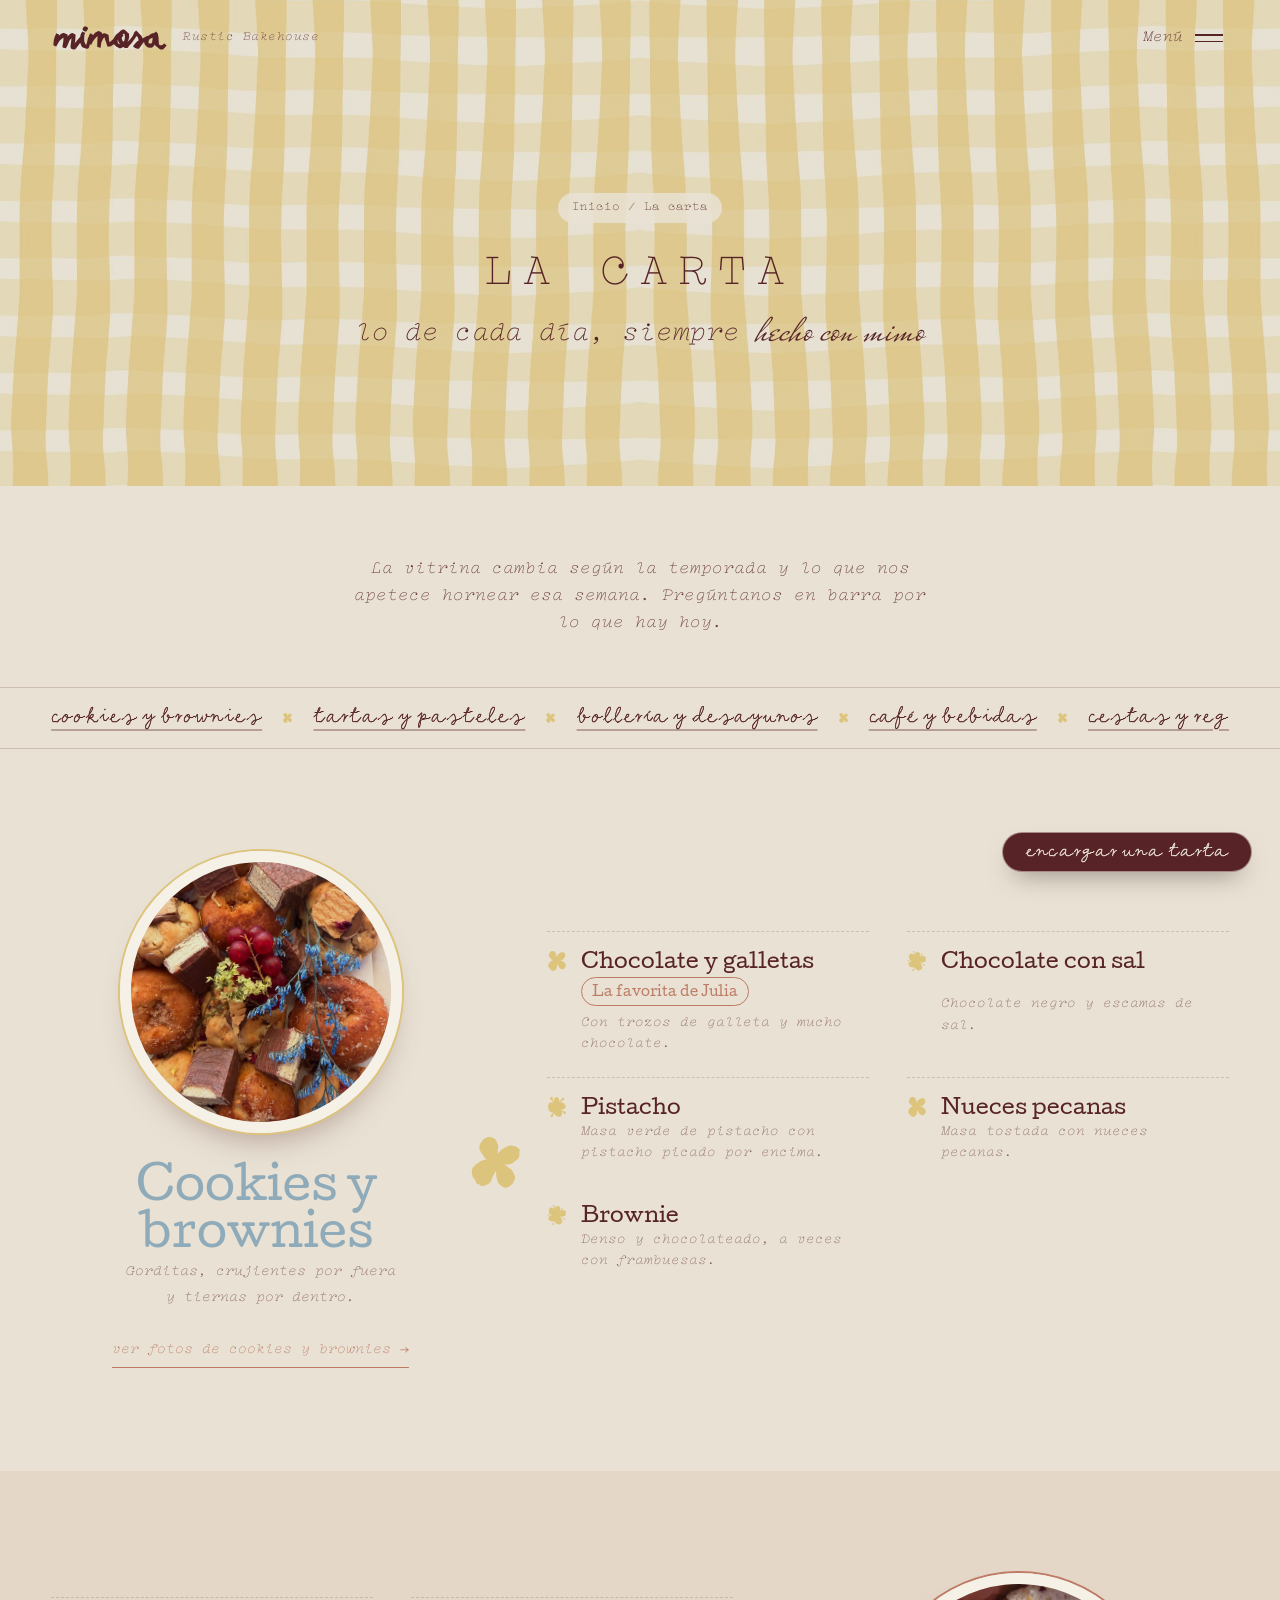
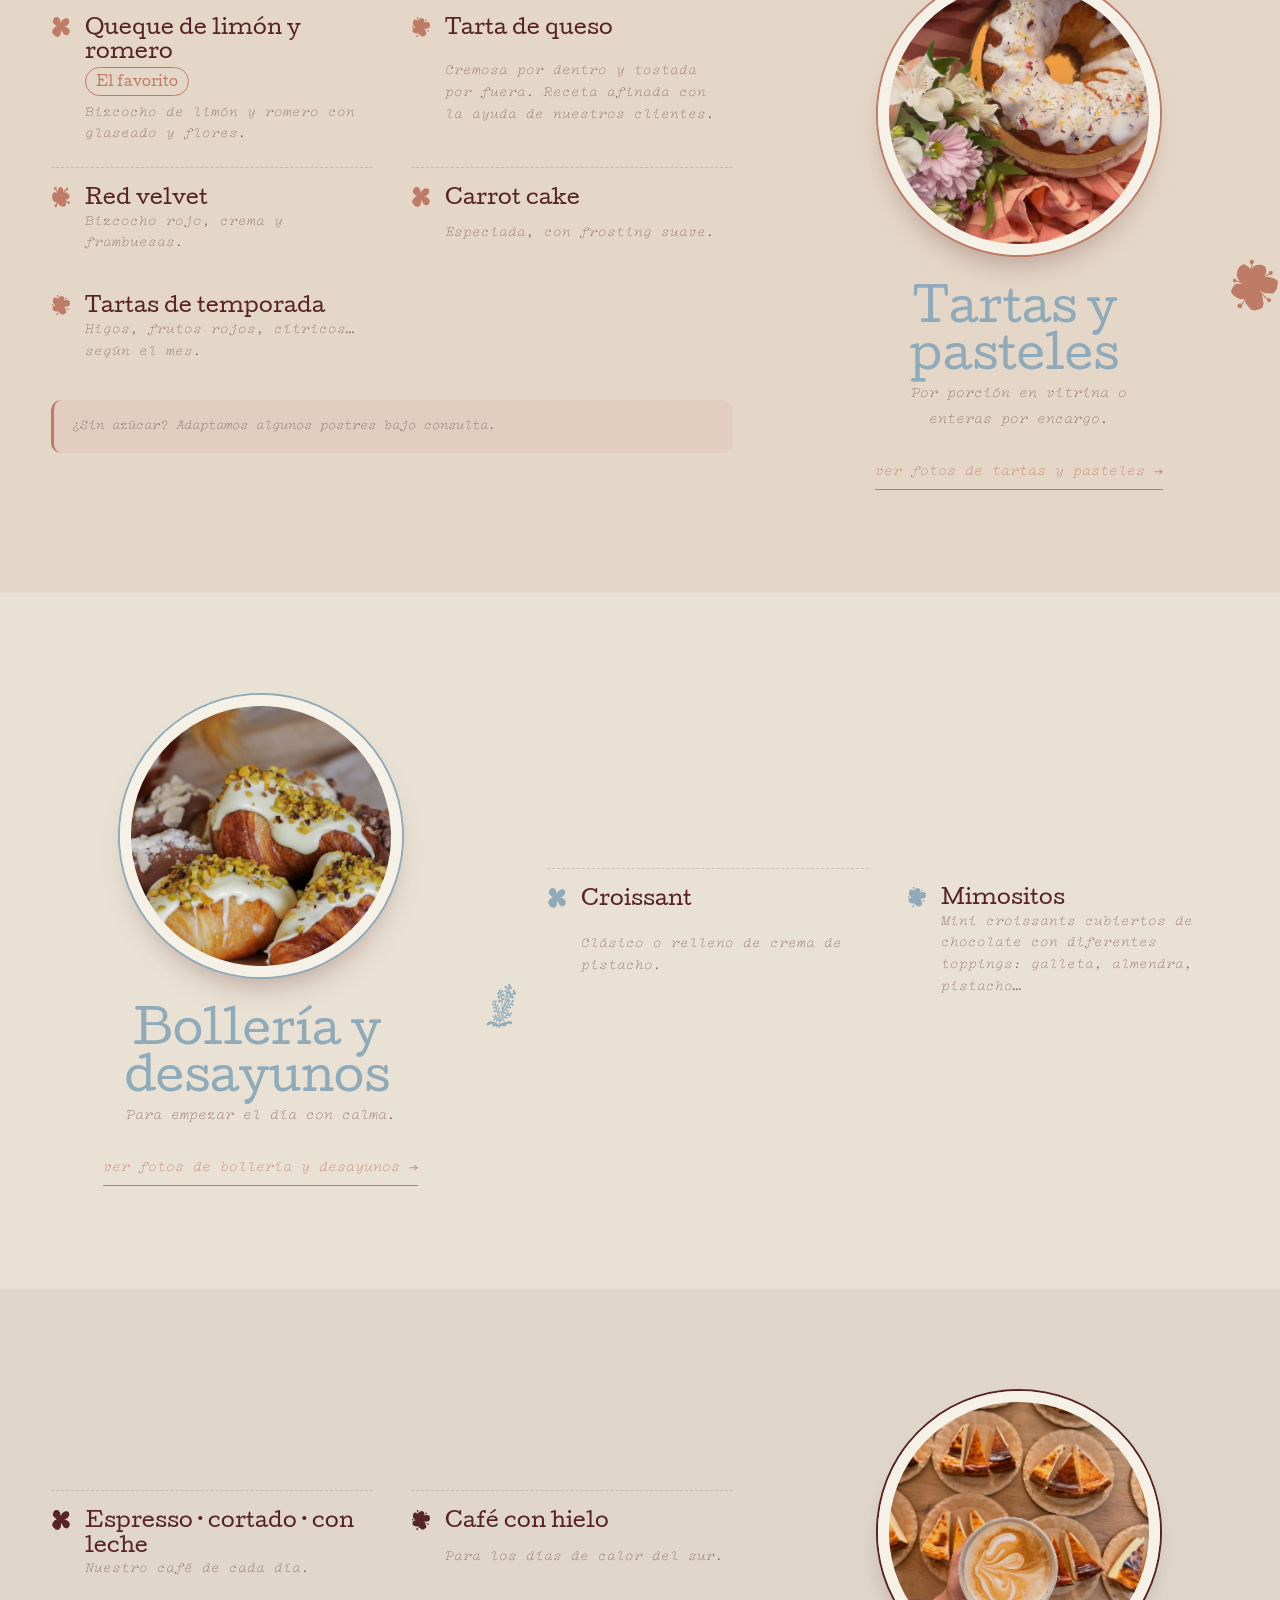
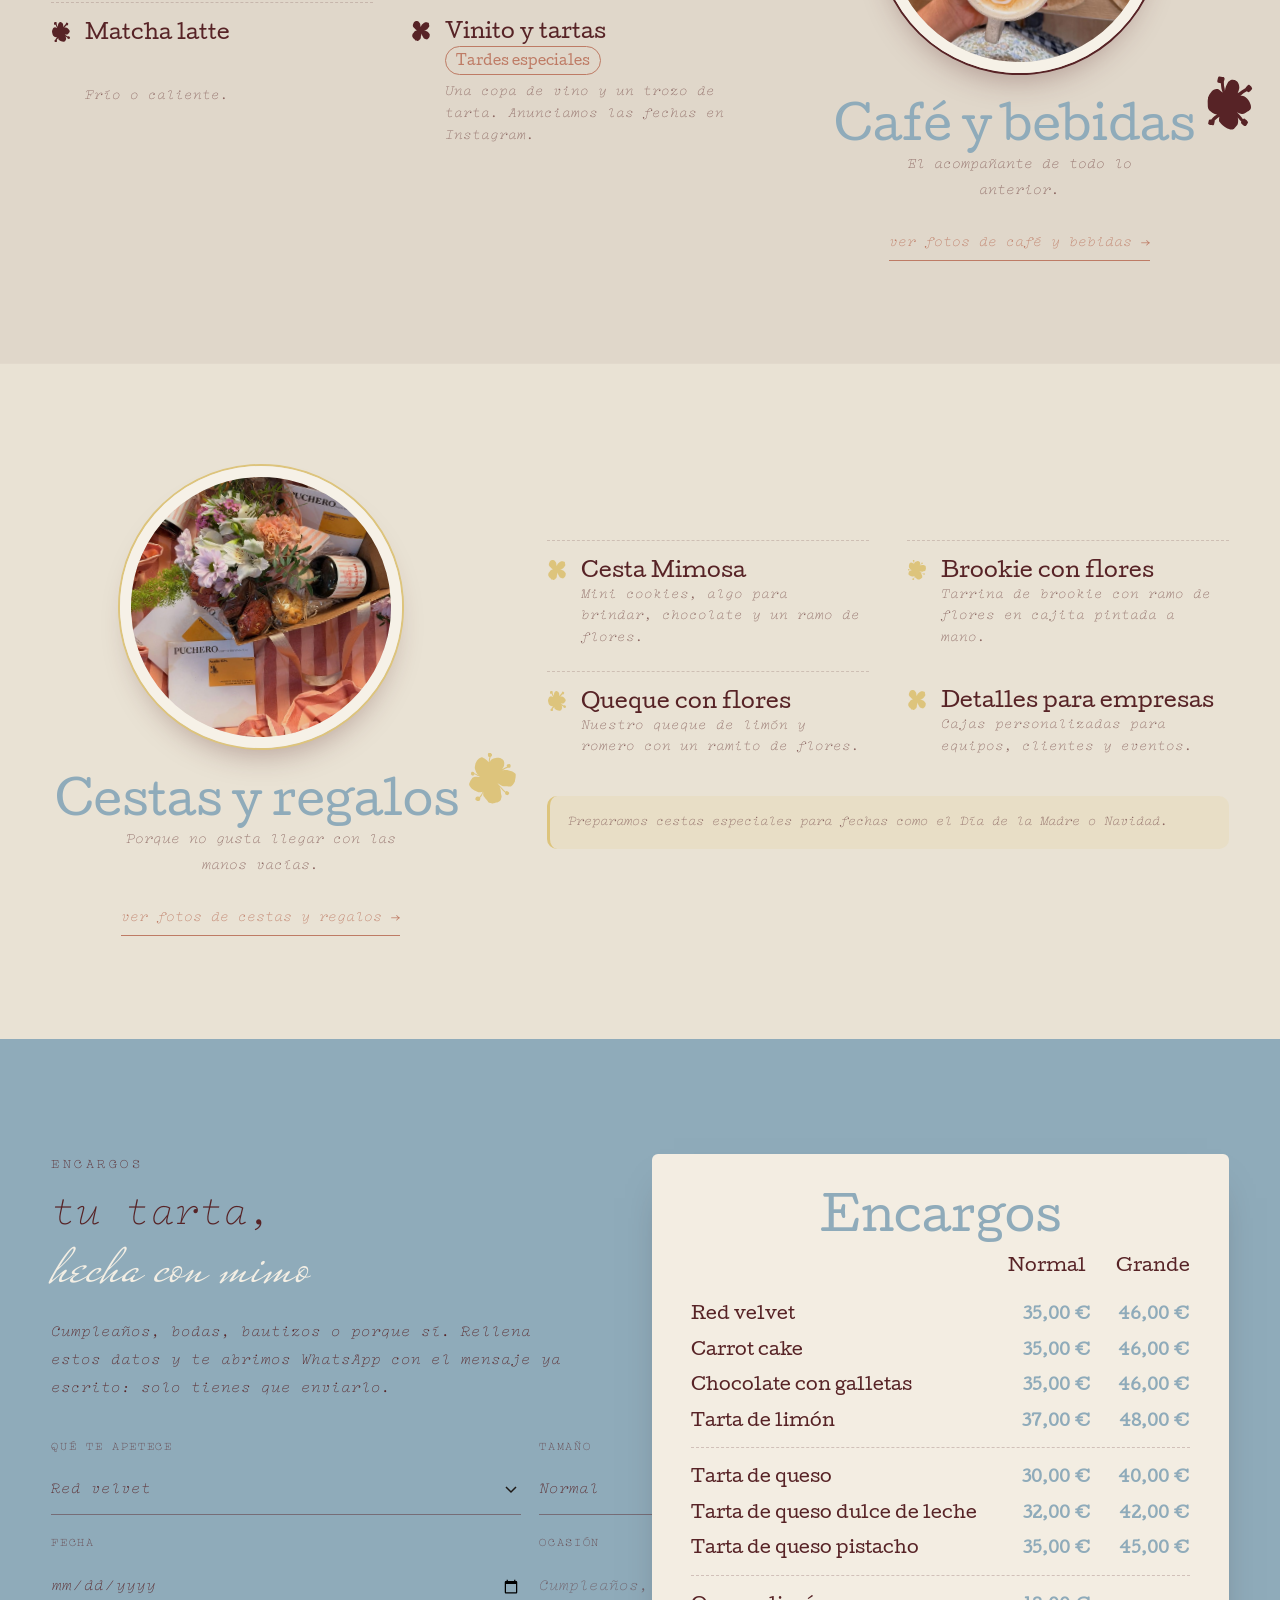
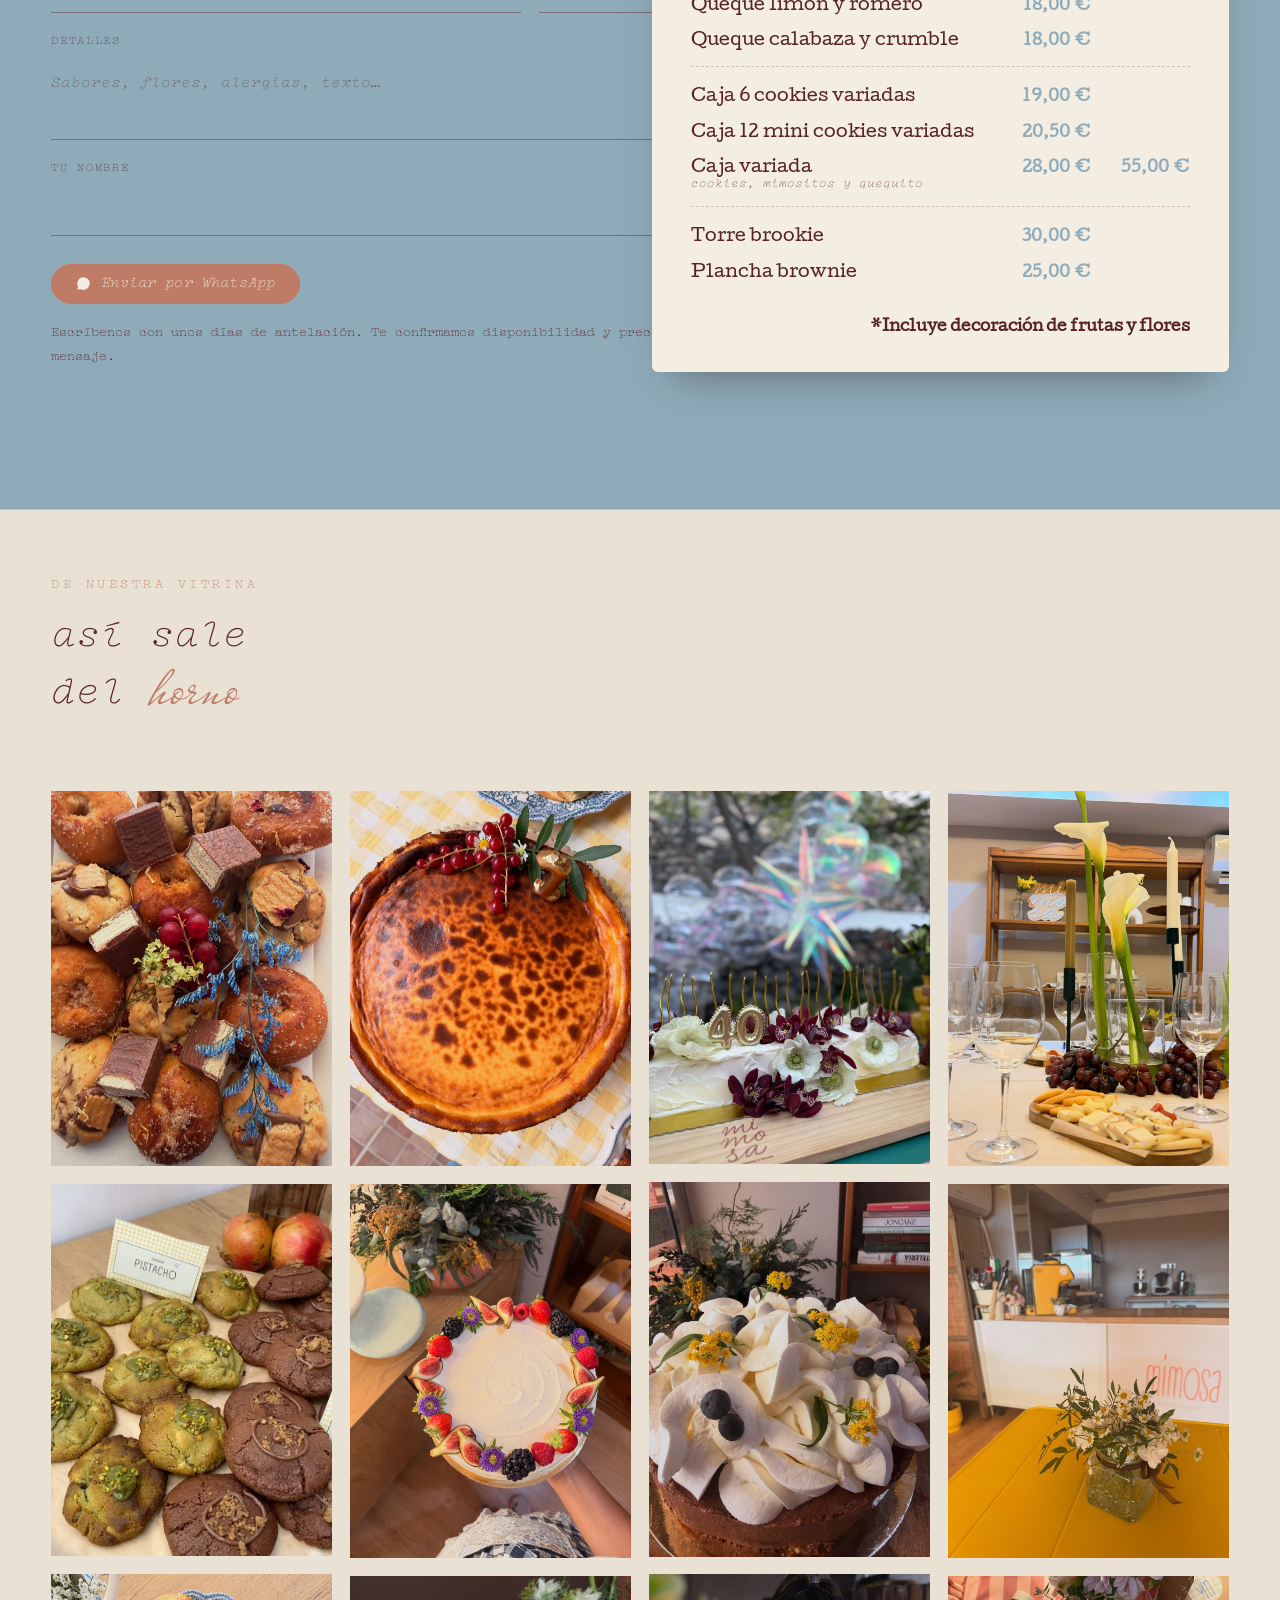
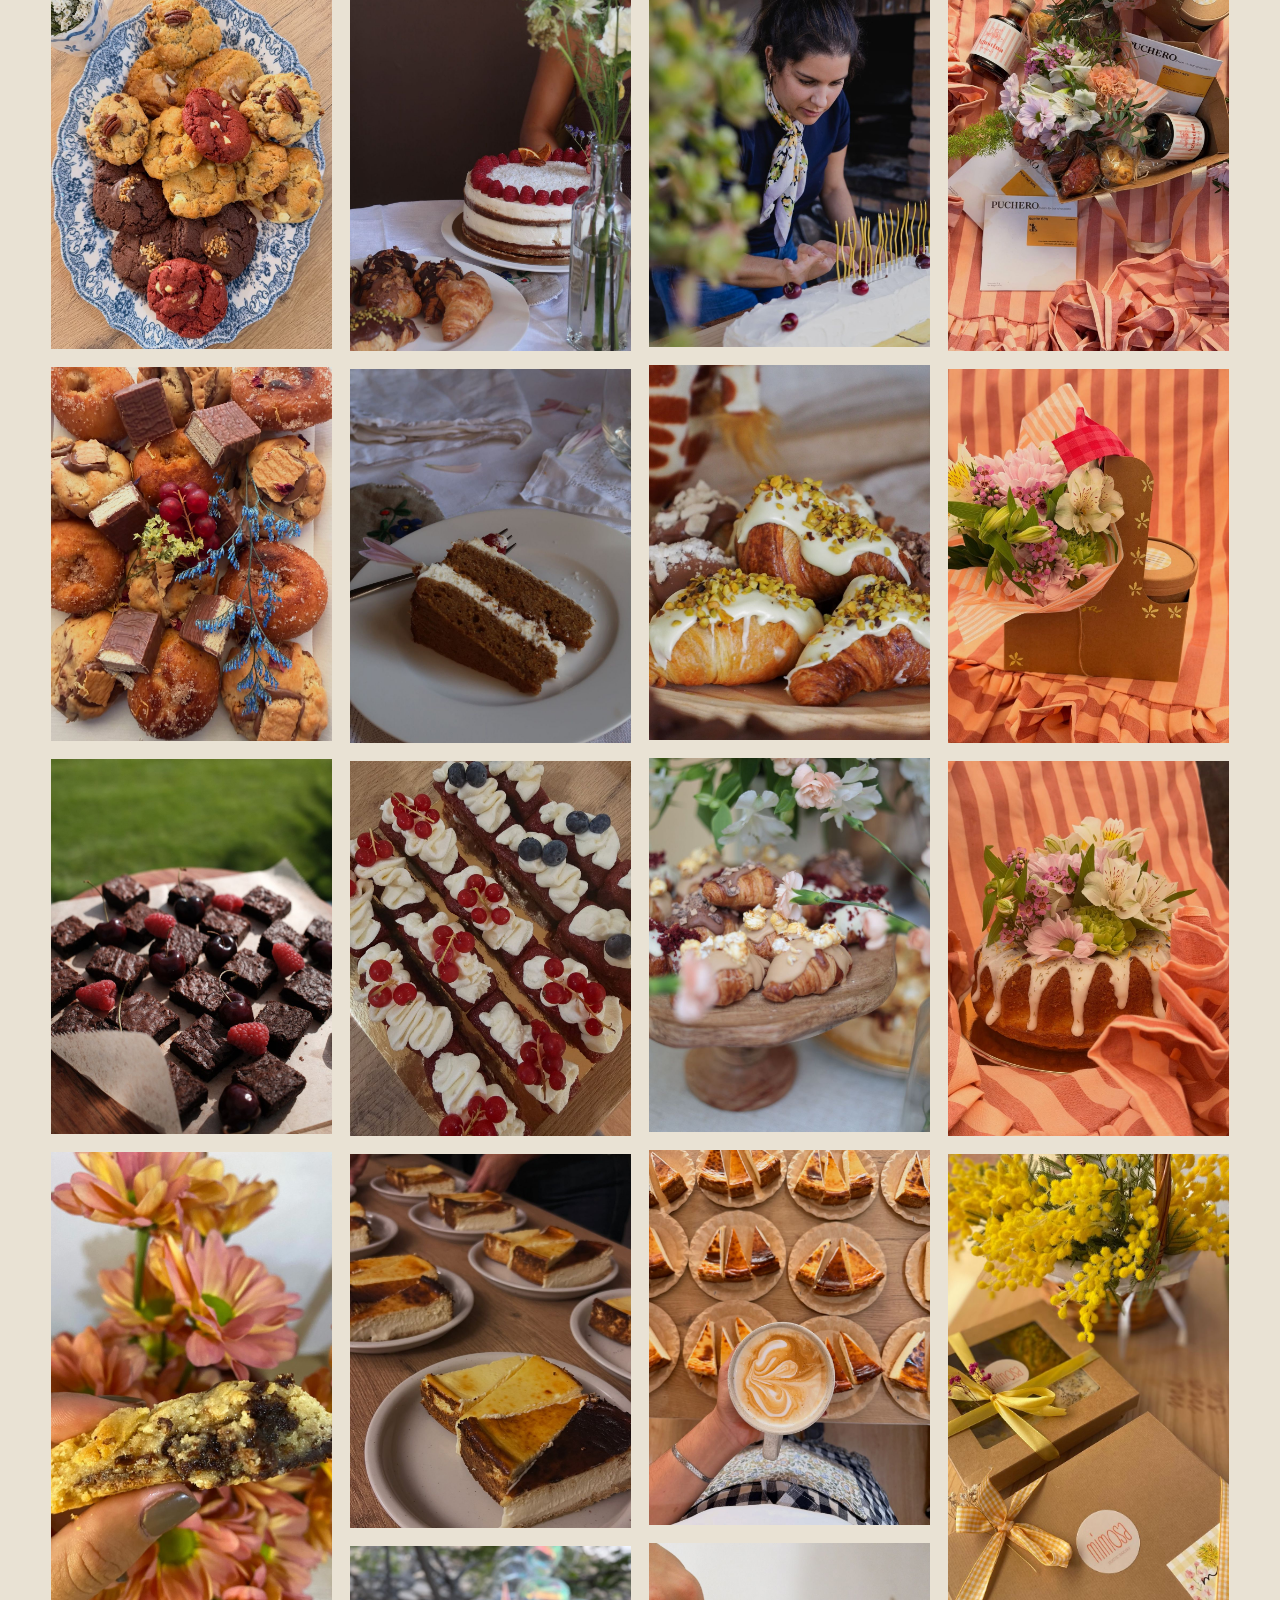
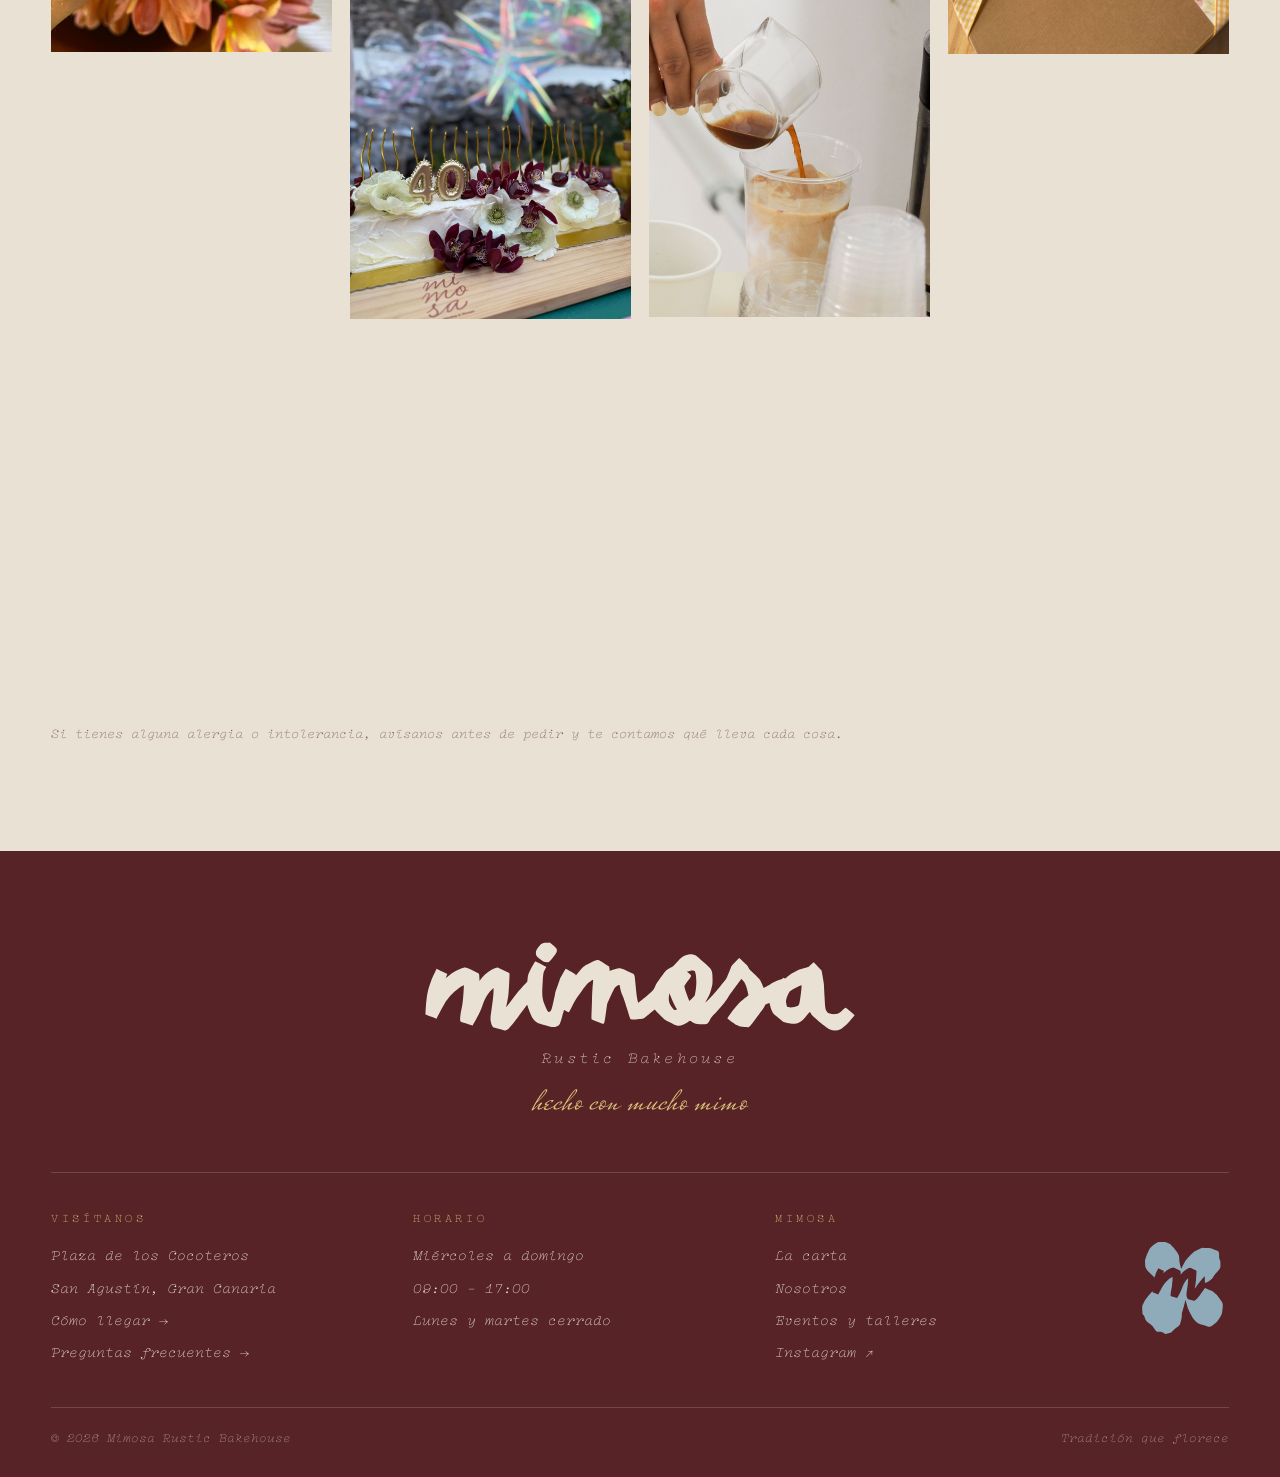
==== commit 504b7e77: "Separar y subrayar las categorías de la carta Co-Authored-By: Claude Opus 5.5 <noreply@anthropic.com" ====
--- a/carta.html
+++ b/carta.html
@@ -17,8 +17,8 @@
 <link rel="preconnect" href="https://fonts.googleapis.com">
 <link rel="preconnect" href="https://fonts.gstatic.com" crossorigin>
 <link href="https://fonts.googleapis.com/css2?family=Cutive&family=Mr+De+Haviland&display=swap" rel="stylesheet">
-<link rel="stylesheet" href="css/site.css?v=20261114175530">
-<link rel="stylesheet" href="css/marca.css?v=20261114175530">
+<link rel="stylesheet" href="css/site.css?v=20261115111645">
+<link rel="stylesheet" href="css/marca.css?v=20261115111645">
 
 </head>
 <body data-page="carta">
@@ -341,6 +341,6 @@
   </div>
 </footer>
 
-<script src="js/site.js?v=20261114175530" defer></script>
+<script src="js/site.js?v=20261115111645" defer></script>
 </body>
 </html>
--- a/css/marca.css
+++ b/css/marca.css
@@ -1043,3 +1043,21 @@
 .cat-dock__list a { color: rgba(233, 226, 212, .78); }
 .cat-dock__list a:hover, .cat-dock__list a.is-active { background: rgba(233, 226, 212, .14); color: var(--almond); }
 @media (max-width: 700px) { .cat-dock, .cat-dock.is-on, .cat-dock.is-on.is-away { top: 76px; left: 12px; } }
+
+/* Categorías de la carta: separadas, subrayadas y con una florecita entre ellas para que no parezcan una frase */
+.menu-nav .wrap { --g: clamp(34px, 4vw, 58px); gap: var(--g); height: 60px; }
+.fuente-mimosa .menu-nav a, .menu-nav a {
+  position: relative; color: var(--bordeaux);
+  text-decoration: underline; text-decoration-thickness: 1.5px; text-underline-offset: 7px; text-decoration-color: rgba(87, 35, 38, .35);
+  transition: color .25s, text-decoration-color .25s;
+}
+.menu-nav a:hover, .menu-nav a.is-active { color: var(--peach); text-decoration-color: currentColor; text-decoration-thickness: 2px; }
+.menu-nav a + a::before {
+  content: ""; position: absolute; top: 50%; left: calc(var(--g) / -2); width: 10px; height: 10px; translate: -50% -50%;
+  background: var(--gold); pointer-events: none;
+  -webkit-mask: url("../img/marca/flor-3.svg") center / contain no-repeat; mask: url("../img/marca/flor-3.svg") center / contain no-repeat;
+}
+/* El desplegable flotante, igual: cada categoría subrayada */
+.cat-dock__list { gap: 4px; }
+.cat-dock__list a { text-decoration: underline; text-decoration-thickness: 1px; text-underline-offset: 5px; text-decoration-color: rgba(233, 226, 212, .35); }
+.cat-dock__list a.is-active, .cat-dock__list a:hover { text-decoration-color: currentColor; }
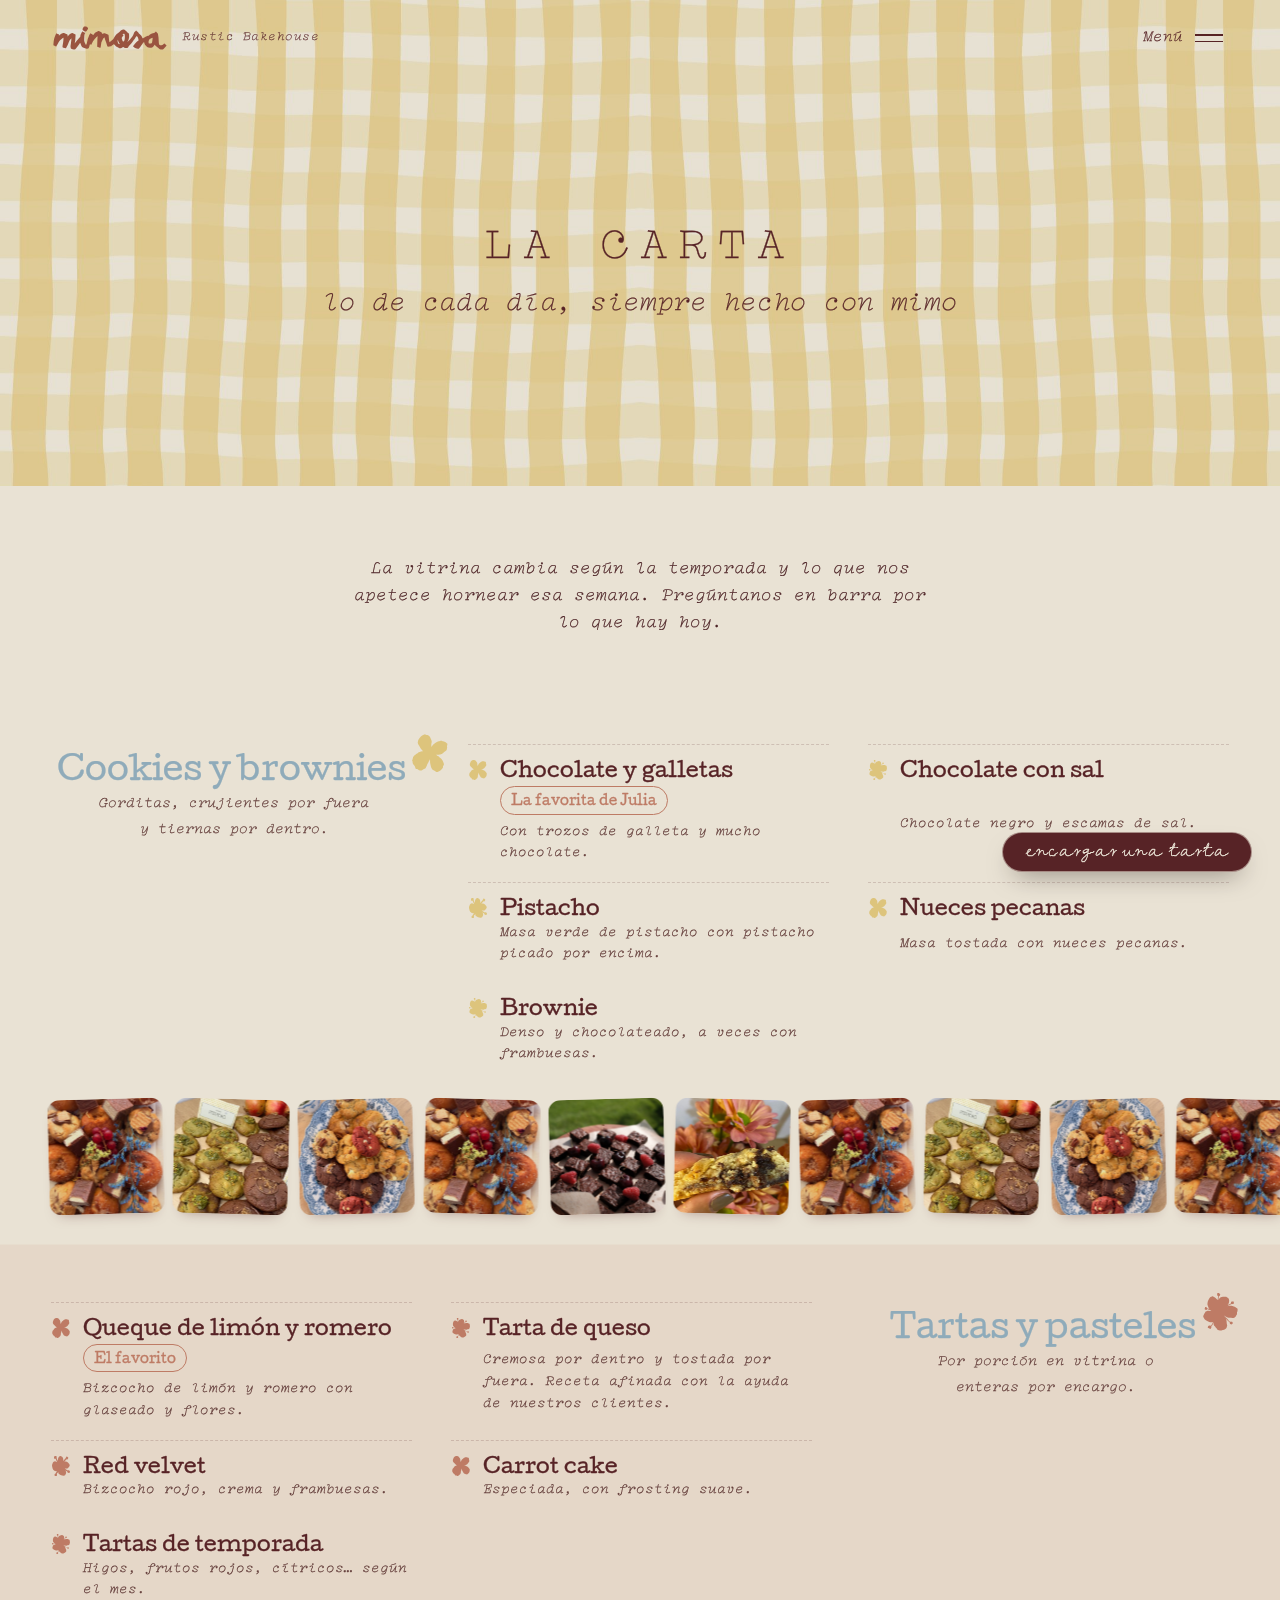
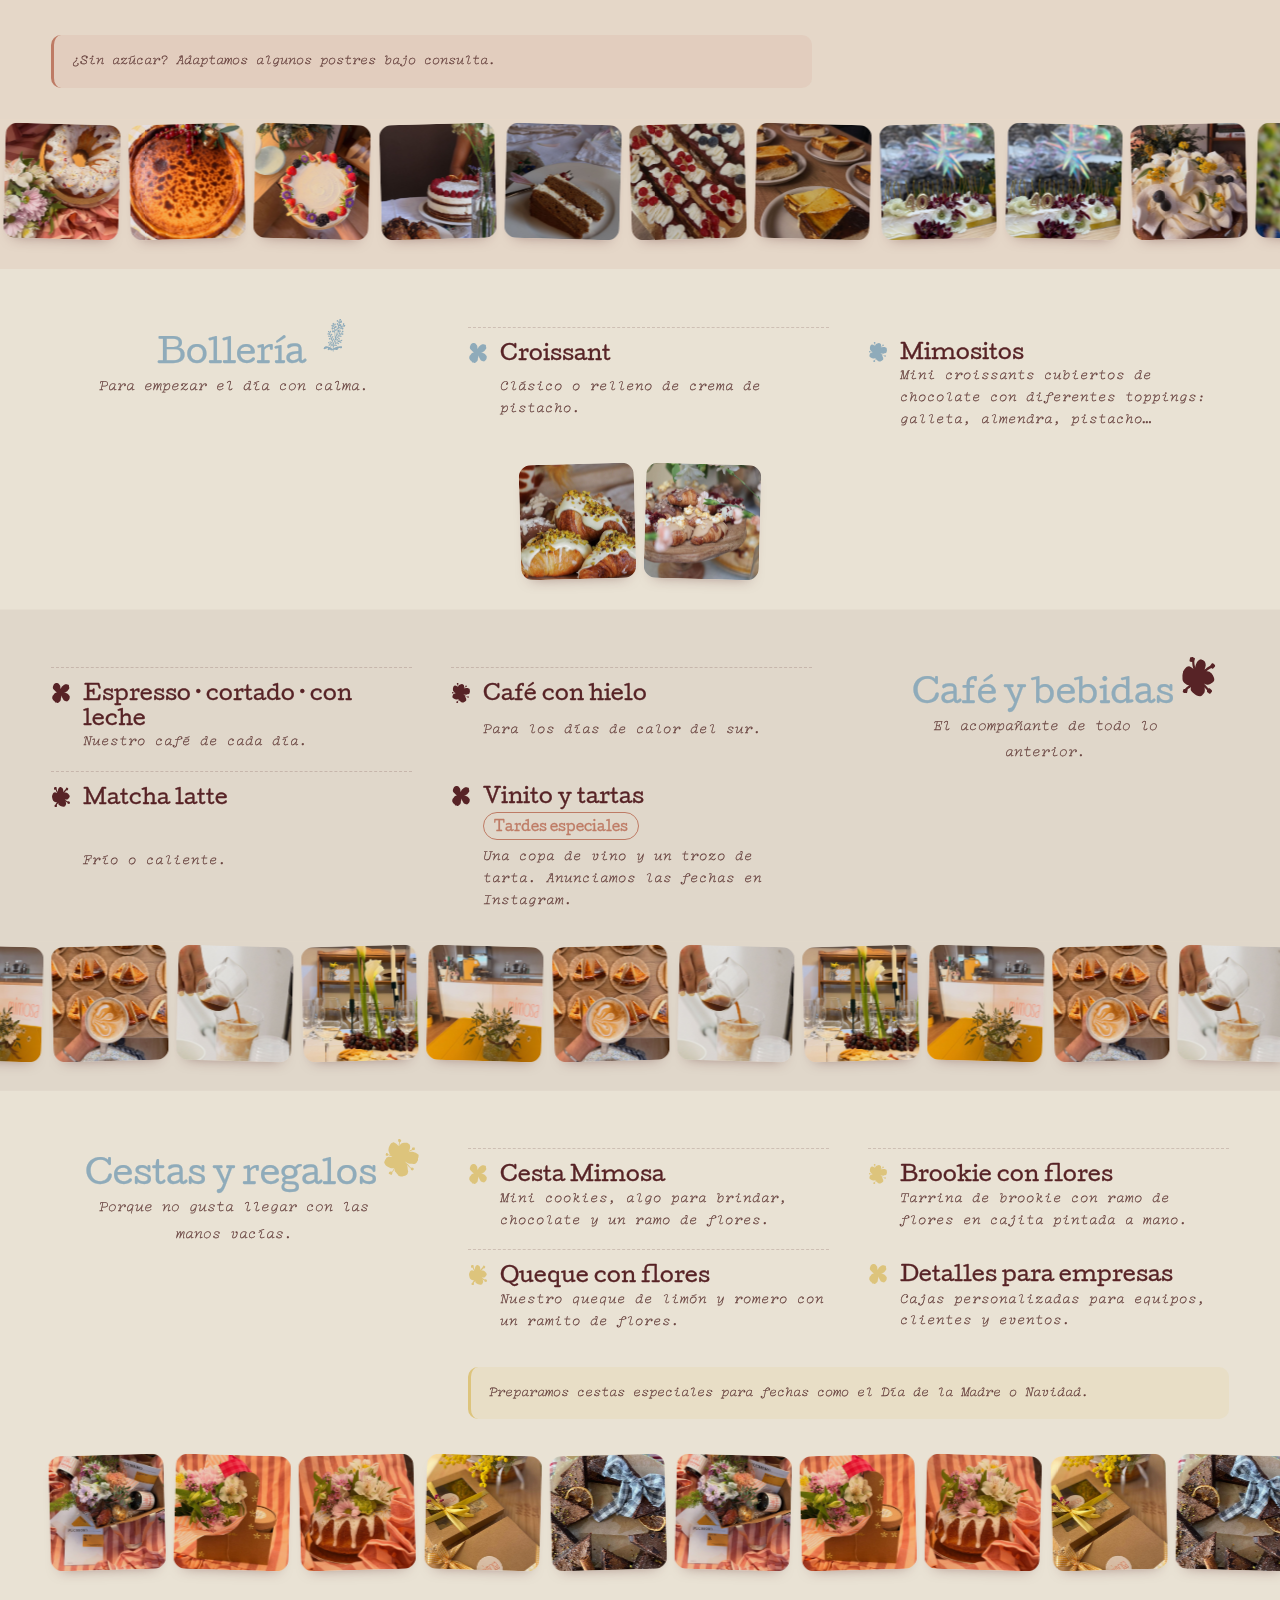
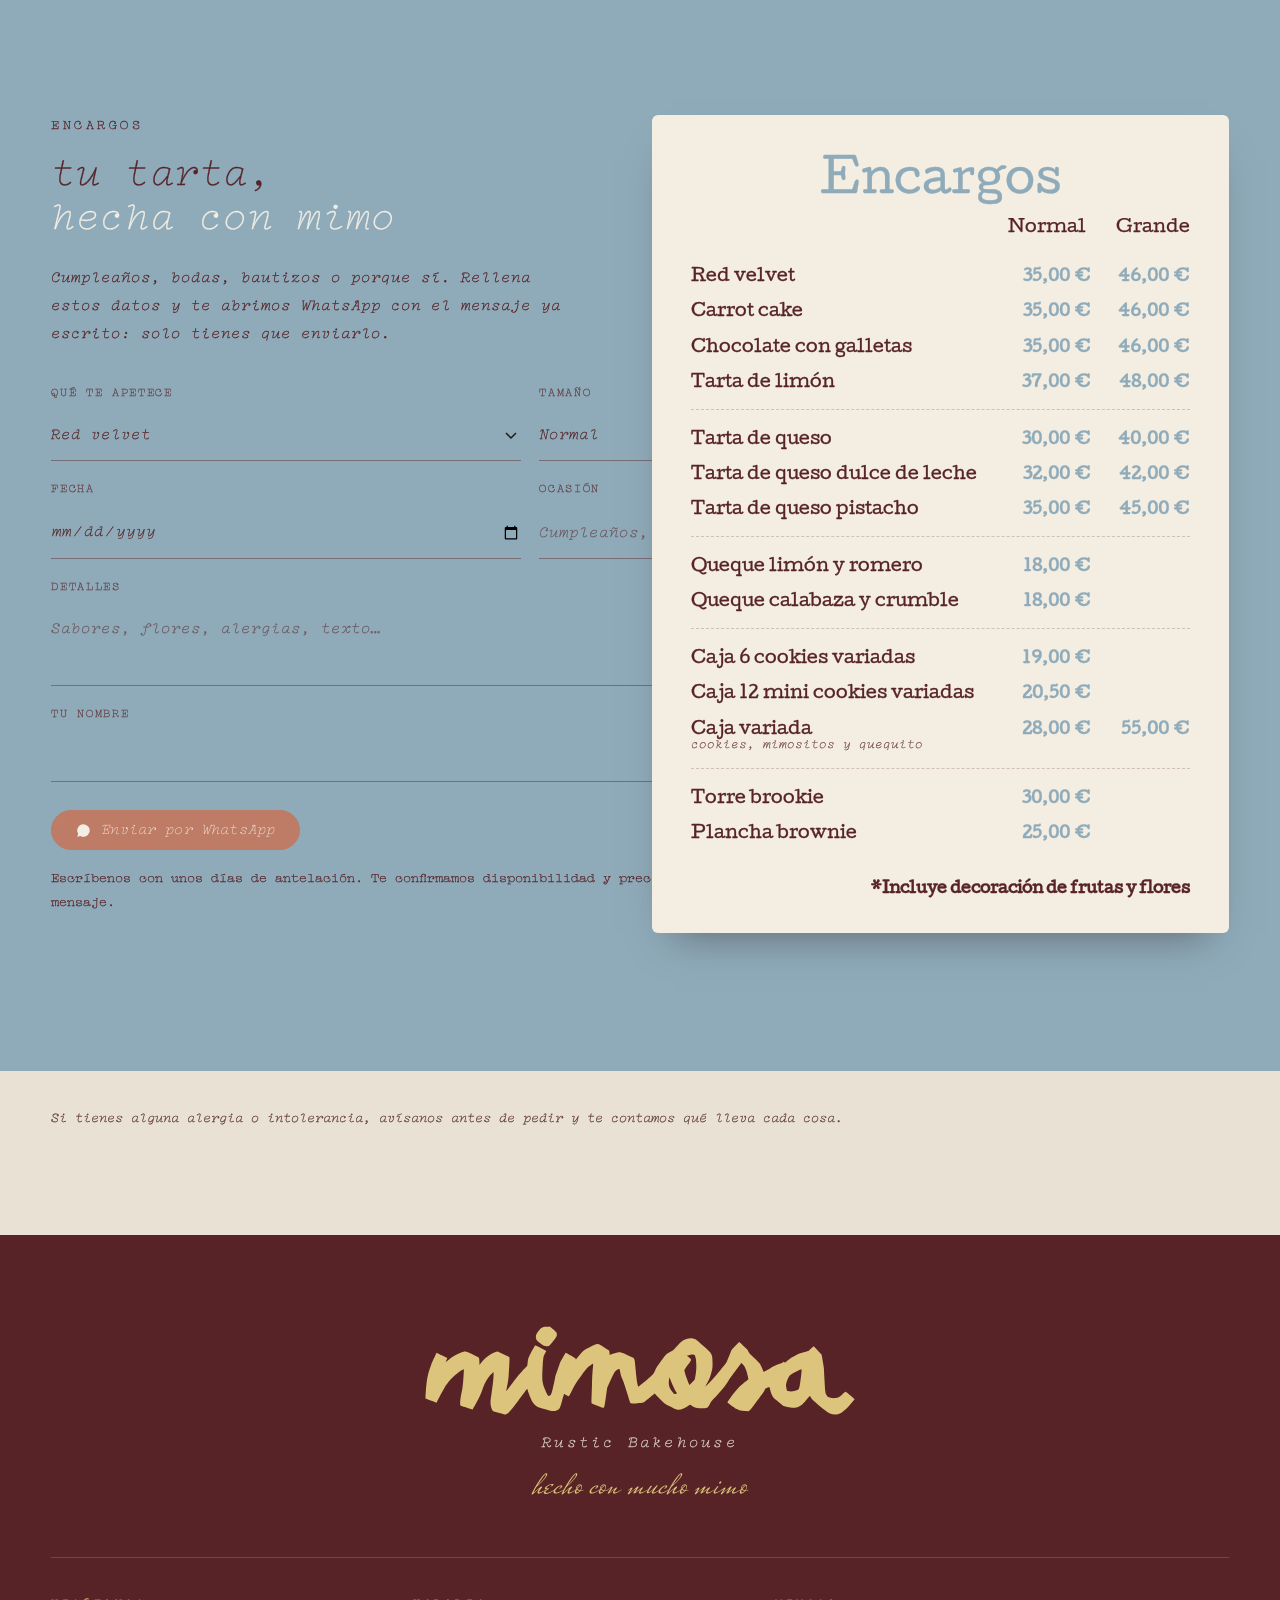
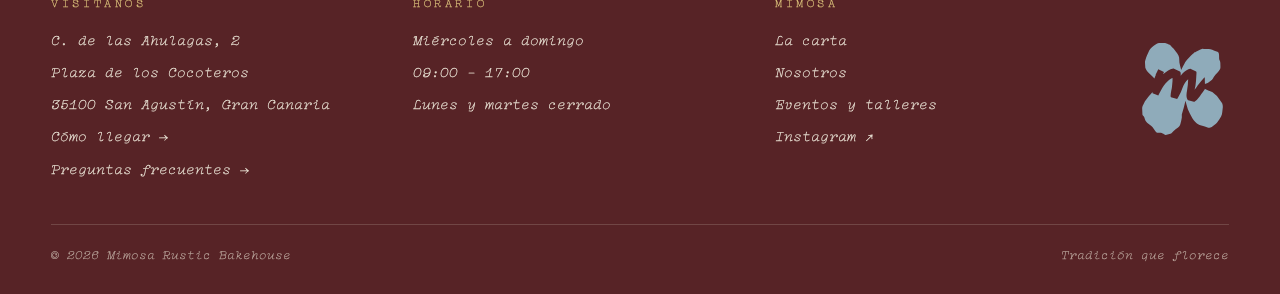
==== commit 73b145af: "Portada, carta, eventos y cabecera: últimos cambios de diseño - Cabecera flotante burdeos con aparta" ====
--- a/carta.html
+++ b/carta.html
@@ -17,8 +17,8 @@
 <link rel="preconnect" href="https://fonts.googleapis.com">
 <link rel="preconnect" href="https://fonts.gstatic.com" crossorigin>
 <link href="https://fonts.googleapis.com/css2?family=Cutive&family=Mr+De+Haviland&display=swap" rel="stylesheet">
-<link rel="stylesheet" href="css/site.css?v=20261115111645">
-<link rel="stylesheet" href="css/marca.css?v=20261115111645">
+<link rel="stylesheet" href="css/site.css?v=20261115130253">
+<link rel="stylesheet" href="css/marca.css?v=20261115130253">
 
 </head>
 <body data-page="carta">
@@ -27,12 +27,12 @@
   <div class="header__in">
     <a class="brand" href="index.html" aria-label="Mimosa Rustic Bakehouse, inicio"><span class="brand__logo" aria-hidden="true"></span><span class="brand__tag">Rustic Bakehouse</span></a>
     <nav class="nav" aria-label="Principal">
-      <a href="index.html">Inicio</a>
-      <a href="carta.html" aria-current="page">La carta</a>
-      <a href="nosotros.html">Nosotros</a>
-      <a href="eventos.html">Eventos y talleres</a>
-      <a href="visitanos.html">Visítanos</a>
-      <a href="preguntas.html">Preguntas</a>
+      <a href="index.html"><span>Inicio</span><span class="nav-ico nav-ico--flor" aria-hidden="true"></span></a>
+      <a href="carta.html" aria-current="page"><span>La carta</span><svg class="nav-ico nav-ico--taza" viewBox="0 0 24 24" aria-hidden="true"><path class="vapor" d="M9.5 2.5c-1.2 1.6 1.2 2.6 0 4.4"/><path class="vapor v2" d="M13.5 2.5c-1.2 1.6 1.2 2.6 0 4.4"/><path d="M4.5 9.5h12.5v4.2a6.2 6.2 0 0 1-12.5 0z" fill="#8FABBA"/><path d="M17 11h1.4a2.6 2.6 0 0 1 0 5.2H16.2" fill="none" stroke="#8FABBA" stroke-width="2"/><path d="M3 21h15.5" stroke="#E9E2D4" stroke-width="1.6" stroke-linecap="round"/></svg></a>
+      <a href="nosotros.html"><span>Nosotros</span><svg class="nav-ico nav-ico--corazon" viewBox="0 0 24 24" aria-hidden="true"><path d="M12 20.5s-7.5-4.6-7.5-10.4A4.3 4.3 0 0 1 12 7.3a4.3 4.3 0 0 1 7.5 2.8c0 5.8-7.5 10.4-7.5 10.4z" fill="#BE7B65"/></svg></a>
+      <a href="eventos.html"><span>Eventos y talleres</span><svg class="nav-ico nav-ico--tarta" viewBox="0 0 24 24" aria-hidden="true"><path class="llama" d="M12 1.8c1.7 1.9 1.7 3.6 0 4.5-1.7-.9-1.7-2.6 0-4.5z" fill="#DDC47C"/><rect x="11.2" y="6.6" width="1.6" height="5" rx=".6" fill="#8FABBA"/><rect x="4" y="11.6" width="16" height="8.6" rx="2.2" fill="#BE7B65"/><path d="M4.2 14.6c1.9 1.6 3.9 1.6 5.8 0s3.9-1.6 5.8 0 3 1.1 4 .2" fill="none" stroke="#E9E2D4" stroke-width="1.4" stroke-linecap="round"/></svg></a>
+      <a href="visitanos.html"><span>Visítanos</span><svg class="nav-ico nav-ico--pin" viewBox="0 0 24 24" aria-hidden="true"><ellipse class="sombra" cx="12" cy="21.6" rx="3.6" ry="1" fill="#E9E2D4" opacity=".35"/><path d="M12 20.4s6.8-6 6.8-11.6a6.8 6.8 0 0 0-13.6 0c0 5.6 6.8 11.6 6.8 11.6z" fill="#DDC47C"/><circle cx="12" cy="8.9" r="2.6" fill="#F3EEE4"/></svg></a>
+      <a href="preguntas.html"><span>Preguntas</span><svg class="nav-ico nav-ico--chat" viewBox="0 0 24 24" aria-hidden="true"><path d="M3.5 4.5h17v11.5H10l-4.4 4v-4H3.5z" fill="#8FABBA"/><circle class="p p1" cx="8" cy="10.3" r="1.35" fill="#F3EEE4"/><circle class="p p2" cx="12" cy="10.3" r="1.35" fill="#F3EEE4"/><circle class="p p3" cx="16" cy="10.3" r="1.35" fill="#F3EEE4"/></svg></a>
     </nav>
     <a class="btn" href="carta.html#encargos" data-wa="Hola Mimosa, me gustaría encargar una tarta.">Encargar una tarta</a>
     <button class="menu-btn" type="button" aria-expanded="false" aria-controls="mobileMenu"><span>Menú</span><i></i></button>
@@ -54,7 +54,6 @@
 <main>
 <section class="chapter chapter--oro">
   <div class="wrap chapter__in">
-    <p class="crumbs"><a href="index.html">Inicio</a> / La carta</p>
     <p class="chapter__kicker" data-reveal>La carta</p>
     <h1 class="chapter__title" data-reveal>lo de cada día, siempre <em>hecho con mimo</em></h1>
   </div>
@@ -70,23 +69,12 @@
   </div>
 </section>
 
-<nav class="menu-nav" aria-label="Categorías de la carta">
-  <div class="wrap">
-    <a href="#cookies">Cookies y brownies</a>
-    <a href="#tartas">Tartas y pasteles</a>
-    <a href="#bolleria">Bollería y desayunos</a>
-    <a href="#cafe">Café y bebidas</a>
-    <a href="#regalos">Cestas y regalos</a>
-    <a href="#encargos">Encargos</a>
-  </div>
-</nav>
-
 <aside class="cat-dock" aria-label="Ir a una categoría">
   <button class="cat-dock__btn" type="button" aria-expanded="false" aria-controls="catDockList"><span data-dock-label>Cookies y brownies</span><i aria-hidden="true"></i></button>
   <nav class="cat-dock__list" id="catDockList">
     <a href="#cookies">Cookies y brownies</a>
     <a href="#tartas">Tartas y pasteles</a>
-    <a href="#bolleria">Bollería y desayunos</a>
+    <a href="#bolleria">Bollería</a>
     <a href="#cafe">Café y bebidas</a>
     <a href="#regalos">Cestas y regalos</a>
     <a href="#encargos">Encargos</a>
@@ -96,9 +84,7 @@
 <div class="wrap carta-texto">
   <section class="menu-cat menu-cat--oro" id="cookies">
     <div class="menu-cat__lado">
-      <figure class="menu-cat__plato" data-reveal><img src="img/cookies-surtido.jpg" alt="Surtido de cookies" loading="lazy"></figure>
       <div class="menu-cat__head"><h2 class="h2 with-deco">Cookies y brownies<span class="ilus ilus--flor-3 c-oro deco-title" aria-hidden="true"></span></h2><p class="muted">Gorditas, crujientes por fuera y tiernas por dentro.</p></div>
-      <button class="ver-fotos" type="button" data-fotos="cookies">ver fotos de cookies y brownies <span class="arr">→</span></button>
     </div>
     <div class="menu-cat__lista">
       <ul class="items">
@@ -111,12 +97,18 @@
       
     </div>
   </section>
+  <div class="carta-tira strip" aria-label="Fotos de cookies y brownies">
+    <figure class="zoom" data-zoom="cookies"><img src="img/cookies-surtido.jpg" alt="Surtido de cookies" loading="lazy"></figure>
+    <figure class="zoom" data-zoom="cookies"><img src="img/cookies-pistacho.jpg" alt="Cookies de pistacho y de chocolate" loading="lazy"></figure>
+    <figure class="zoom" data-zoom="cookies"><img src="img/cookies-plato.jpg" alt="Cookies en un plato de cerámica azul" loading="lazy"></figure>
+    <figure class="zoom" data-zoom="cookies"><img src="img/cookies-flores.jpg" alt="Cookies y bollos decorados con flores" loading="lazy"></figure>
+    <figure class="zoom" data-zoom="cookies"><img src="img/brownies-frambuesa.jpg" alt="Brownies con frambuesas" loading="lazy"></figure>
+    <figure class="zoom" data-zoom="cookies"><img src="img/cookie-mano.jpg" alt="Cookie partida por la mitad" loading="lazy"></figure>
+  </div>
 
   <section class="menu-cat menu-cat--melocoton" id="tartas">
     <div class="menu-cat__lado">
-      <figure class="menu-cat__plato" data-reveal><img src="img/queque-limon.jpg" alt="Queque de limón con flores" loading="lazy"></figure>
       <div class="menu-cat__head"><h2 class="h2 with-deco">Tartas y pasteles<span class="ilus ilus--flor-1 c-melocoton deco-title" aria-hidden="true"></span></h2><p class="muted">Por porción en vitrina o enteras por encargo.</p></div>
-      <button class="ver-fotos" type="button" data-fotos="tartas">ver fotos de tartas y pasteles <span class="arr">→</span></button>
     </div>
     <div class="menu-cat__lista">
       <ul class="items">
@@ -129,12 +121,23 @@
       <p class="note" data-reveal style="margin-top:18px">¿Sin azúcar? Adaptamos algunos postres bajo consulta.</p>
     </div>
   </section>
+  <div class="carta-tira strip" aria-label="Fotos de tartas y pasteles">
+    <figure class="zoom" data-zoom="tartas"><img src="img/queque-limon.jpg" alt="Queque de limón con flores" loading="lazy"></figure>
+    <figure class="zoom" data-zoom="tartas"><img src="img/tarta-queso-horneada.jpg" alt="Tarta de queso recién horneada" loading="lazy"></figure>
+    <figure class="zoom" data-zoom="tartas"><img src="img/tarta-higos.jpg" alt="Tarta con higos y frutos rojos" loading="lazy"></figure>
+    <figure class="zoom" data-zoom="tartas"><img src="img/red-velvet.jpg" alt="Tarta red velvet con frambuesas" loading="lazy"></figure>
+    <figure class="zoom" data-zoom="tartas"><img src="img/carrot-cake.jpg" alt="Porción de carrot cake" loading="lazy"></figure>
+    <figure class="zoom" data-zoom="tartas"><img src="img/tartaletas-frambuesa.jpg" alt="Tartaletas de nata con frambuesas" loading="lazy"></figure>
+    <figure class="zoom" data-zoom="tartas"><img src="img/tarta-queso-porciones.jpg" alt="Porciones de tarta de queso" loading="lazy"></figure>
+    <figure class="zoom" data-zoom="tartas"><img src="img/tarta-40.jpg" alt="Tarta de cumpleaños decorada con flores y velas" loading="lazy"></figure>
+    <figure class="zoom" data-zoom="tartas"><img src="img/tarta-cumple.jpg" alt="Tarta de cumpleaños de Mimosa" loading="lazy"></figure>
+    <figure class="zoom" data-zoom="tartas"><img src="img/tarta-nata-flores.jpg" alt="Tarta de nata con flores" loading="lazy"></figure>
+    <figure class="zoom" data-zoom="tartas"><img src="img/julia-decorando.jpg" alt="Decorando una tarta con flores" loading="lazy"></figure>
+  </div>
 
   <section class="menu-cat menu-cat--azul" id="bolleria">
     <div class="menu-cat__lado">
-      <figure class="menu-cat__plato" data-reveal><img src="img/croissants-pistacho.jpg" alt="Croissants de pistacho" loading="lazy"></figure>
-      <div class="menu-cat__head"><h2 class="h2 with-deco">Bollería y desayunos<span class="ilus ilus--ramita c-azul deco-title" aria-hidden="true"></span></h2><p class="muted">Para empezar el día con calma.</p></div>
-      <button class="ver-fotos" type="button" data-fotos="bolleria">ver fotos de bollería y desayunos <span class="arr">→</span></button>
+      <div class="menu-cat__head"><h2 class="h2 with-deco">Bollería<span class="ilus ilus--ramita c-azul deco-title" aria-hidden="true"></span></h2><p class="muted">Para empezar el día con calma.</p></div>
     </div>
     <div class="menu-cat__lista">
       <ul class="items">
@@ -144,12 +147,14 @@
       
     </div>
   </section>
+  <div class="carta-tira strip" aria-label="Fotos de bollería">
+    <figure class="zoom" data-zoom="bolleria"><img src="img/croissants-pistacho.jpg" alt="Croissants de pistacho" loading="lazy"></figure>
+    <figure class="zoom" data-zoom="bolleria"><img src="img/croissants.jpg" alt="Croissants con flores" loading="lazy"></figure>
+  </div>
 
   <section class="menu-cat menu-cat--burdeos" id="cafe">
     <div class="menu-cat__lado">
-      <figure class="menu-cat__plato" data-reveal><img src="img/cafe-tarta-queso.jpg" alt="Café con leche y tarta de queso" loading="lazy"></figure>
       <div class="menu-cat__head"><h2 class="h2 with-deco">Café y bebidas<span class="ilus ilus--flor-2 c-burdeos deco-title" aria-hidden="true"></span></h2><p class="muted">El acompañante de todo lo anterior.</p></div>
-      <button class="ver-fotos" type="button" data-fotos="cafe">ver fotos de café y bebidas <span class="arr">→</span></button>
     </div>
     <div class="menu-cat__lista">
       <ul class="items">
@@ -161,12 +166,16 @@
       
     </div>
   </section>
+  <div class="carta-tira strip" aria-label="Fotos de café y bebidas">
+    <figure class="zoom" data-zoom="cafe"><img src="img/cafe-tarta-queso.jpg" alt="Café con leche y tarta de queso" loading="lazy"></figure>
+    <figure class="zoom" data-zoom="cafe"><img src="img/cafe-servido.jpg" alt="Café sirviéndose sobre hielo" loading="lazy"></figure>
+    <figure class="zoom" data-zoom="cafe"><img src="img/vinito.jpg" alt="Copas de vino para una tarde de vinito y tartas" loading="lazy"></figure>
+    <figure class="zoom" data-zoom="cafe"><img src="img/local-mostrador.jpg" alt="Mostrador del local de Mimosa" loading="lazy"></figure>
+  </div>
 
   <section class="menu-cat menu-cat--oro" id="regalos">
     <div class="menu-cat__lado">
-      <figure class="menu-cat__plato" data-reveal><img src="img/cesta-regalo.jpg" alt="Cesta regalo con flores" loading="lazy"></figure>
       <div class="menu-cat__head"><h2 class="h2 with-deco">Cestas y regalos<span class="ilus ilus--flor-1 c-oro deco-title" aria-hidden="true"></span></h2><p class="muted">Porque no gusta llegar con las manos vacías.</p></div>
-      <button class="ver-fotos" type="button" data-fotos="regalos">ver fotos de cestas y regalos <span class="arr">→</span></button>
     </div>
     <div class="menu-cat__lista">
       <ul class="items">
@@ -178,6 +187,13 @@
       <p class="note" data-reveal style="margin-top:18px">Preparamos cestas especiales para fechas como el Día de la Madre o Navidad.</p>
     </div>
   </section>
+  <div class="carta-tira strip" aria-label="Fotos de cestas y regalos">
+    <figure class="zoom" data-zoom="regalos"><img src="img/cesta-regalo.jpg" alt="Cesta regalo con flores" loading="lazy"></figure>
+    <figure class="zoom" data-zoom="regalos"><img src="img/cesta-flores.jpg" alt="Caja regalo con flores" loading="lazy"></figure>
+    <figure class="zoom" data-zoom="regalos"><img src="img/queque-flores.jpg" alt="Queque con flores para regalar" loading="lazy"></figure>
+    <figure class="zoom" data-zoom="regalos"><img src="img/cajas-regalo.jpg" alt="Cajas de regalo de Mimosa con lazo" loading="lazy"></figure>
+    <figure class="zoom" data-zoom="regalos"><img src="img/brownie-lazo.jpg" alt="Brownies con lazo de cuadros" loading="lazy"></figure>
+  </div>
 </div>
 
 
@@ -255,44 +271,6 @@
   </div>
 </section>
 
-<section class="section carta-fotos" aria-label="Fotos de la carta">
-  <div class="wrap">
-    <div class="section-head">
-      <div><p class="label" data-reveal>De nuestra vitrina</p><h2 class="h2" data-reveal>Así sale<br>del <em>horno</em></h2></div>
-    </div>
-    <div class="masonry">
-      <figure class="zoom" data-reveal data-zoom="cookies"><img src="img/cookies-surtido.jpg" alt="Surtido de cookies con chocolate y frutos rojos" loading="lazy"></figure>
-      <figure class="zoom" data-reveal data-zoom="cookies"><img src="img/cookies-pistacho.jpg" alt="Cookies de pistacho y de chocolate" loading="lazy"></figure>
-      <figure class="zoom" data-reveal data-zoom="cookies"><img src="img/cookies-plato.jpg" alt="Cookies en un plato de cerámica azul" loading="lazy"></figure>
-      <figure class="zoom" data-reveal data-zoom="cookies"><img src="img/cookies-flores.jpg" alt="Cookies y bollos decorados con flores" loading="lazy"></figure>
-      <figure class="zoom" data-reveal data-zoom="cookies"><img src="img/brownies-frambuesa.jpg" alt="Brownies con frambuesas" loading="lazy"></figure>
-      <figure class="zoom" data-reveal data-zoom="cookies"><img src="img/cookie-mano.jpg" alt="Cookie partida por la mitad" loading="lazy"></figure>
-      <figure class="zoom" data-reveal data-zoom="tartas"><img src="img/queque-limon.jpg" alt="Queque de limón y romero glaseado con flores" loading="lazy"></figure>
-      <figure class="zoom" data-reveal data-zoom="tartas"><img src="img/tarta-queso-horneada.jpg" alt="Tarta de queso recién horneada" loading="lazy"></figure>
-      <figure class="zoom" data-reveal data-zoom="tartas"><img src="img/tarta-higos.jpg" alt="Tarta con higos y frutos rojos" loading="lazy"></figure>
-      <figure class="zoom" data-reveal data-zoom="tartas"><img src="img/red-velvet.jpg" alt="Tarta red velvet con frambuesas" loading="lazy"></figure>
-      <figure class="zoom" data-reveal data-zoom="tartas"><img src="img/carrot-cake.jpg" alt="Porción de carrot cake" loading="lazy"></figure>
-      <figure class="zoom" data-reveal data-zoom="tartas"><img src="img/tartaletas-frambuesa.jpg" alt="Tartaletas de nata con frambuesas" loading="lazy"></figure>
-      <figure class="zoom" data-reveal data-zoom="tartas"><img src="img/tarta-queso-porciones.jpg" alt="Porciones de tarta de queso" loading="lazy"></figure>
-      <figure class="zoom" data-reveal data-zoom="tartas"><img src="img/tarta-40.jpg" alt="Tarta de cumpleaños decorada con flores y velas" loading="lazy"></figure>
-      <figure class="zoom" data-reveal data-zoom="tartas"><img src="img/tarta-cumple.jpg" alt="Tarta de cumpleaños de Mimosa" loading="lazy"></figure>
-      <figure class="zoom" data-reveal data-zoom="tartas"><img src="img/tarta-nata-flores.jpg" alt="Tarta de nata con flores" loading="lazy"></figure>
-      <figure class="zoom" data-reveal data-zoom="tartas"><img src="img/julia-decorando.jpg" alt="Decorando una tarta con flores" loading="lazy"></figure>
-      <figure class="zoom" data-reveal data-zoom="bolleria"><img src="img/croissants-pistacho.jpg" alt="Croissants de pistacho" loading="lazy"></figure>
-      <figure class="zoom" data-reveal data-zoom="bolleria"><img src="img/croissants.jpg" alt="Croissants con flores" loading="lazy"></figure>
-      <figure class="zoom" data-reveal data-zoom="cafe"><img src="img/cafe-tarta-queso.jpg" alt="Café con leche y porciones de tarta de queso" loading="lazy"></figure>
-      <figure class="zoom" data-reveal data-zoom="cafe"><img src="img/cafe-servido.jpg" alt="Café sirviéndose sobre hielo" loading="lazy"></figure>
-      <figure class="zoom" data-reveal data-zoom="cafe"><img src="img/vinito.jpg" alt="Copas de vino para una tarde de vinito y tartas" loading="lazy"></figure>
-      <figure class="zoom" data-reveal data-zoom="cafe"><img src="img/local-mostrador.jpg" alt="Mostrador del local de Mimosa" loading="lazy"></figure>
-      <figure class="zoom" data-reveal data-zoom="regalos"><img src="img/cesta-regalo.jpg" alt="Cesta regalo con cookies, flores y chocolate" loading="lazy"></figure>
-      <figure class="zoom" data-reveal data-zoom="regalos"><img src="img/cesta-flores.jpg" alt="Caja regalo con flores" loading="lazy"></figure>
-      <figure class="zoom" data-reveal data-zoom="regalos"><img src="img/queque-flores.jpg" alt="Queque con flores para regalar" loading="lazy"></figure>
-      <figure class="zoom" data-reveal data-zoom="regalos"><img src="img/cajas-regalo.jpg" alt="Cajas de regalo de Mimosa con lazo" loading="lazy"></figure>
-      <figure class="zoom" data-reveal data-zoom="regalos"><img src="img/brownie-lazo.jpg" alt="Brownies con lazo de cuadros" loading="lazy"></figure>
-    </div>
-  </div>
-</section>
-
 <div class="wrap"><p class="note" style="padding:36px 0 90px">Si tienes alguna alergia o intolerancia, avísanos antes de pedir y te contamos qué lleva cada cosa.</p></div>
 </main>
 
@@ -309,8 +287,9 @@
       <div>
         <h4>Visítanos</h4>
         <ul>
+          <li>C. de las Ahulagas, 2</li>
           <li>Plaza de los Cocoteros</li>
-          <li>San Agustín, Gran Canaria</li>
+          <li>35100 San Agustín, Gran Canaria</li>
           <li><a href="visitanos.html">Cómo llegar →</a></li>
           <li><a href="preguntas.html">Preguntas frecuentes →</a></li>
         </ul>
@@ -341,6 +320,6 @@
   </div>
 </footer>
 
-<script src="js/site.js?v=20261115111645" defer></script>
+<script src="js/site.js?v=20261115130253" defer></script>
 </body>
 </html>
--- a/css/marca.css
+++ b/css/marca.css
@@ -1044,20 +1044,362 @@
 .cat-dock__list a:hover, .cat-dock__list a.is-active { background: rgba(233, 226, 212, .14); color: var(--almond); }
 @media (max-width: 700px) { .cat-dock, .cat-dock.is-on, .cat-dock.is-on.is-away { top: 76px; left: 12px; } }
 
-/* Categorías de la carta: separadas, subrayadas y con una florecita entre ellas para que no parezcan una frase */
-.menu-nav .wrap { --g: clamp(34px, 4vw, 58px); gap: var(--g); height: 60px; }
-.fuente-mimosa .menu-nav a, .menu-nav a {
-  position: relative; color: var(--bordeaux);
-  text-decoration: underline; text-decoration-thickness: 1.5px; text-underline-offset: 7px; text-decoration-color: rgba(87, 35, 38, .35);
+
+/* Menú general: cada apartado separado y subrayado para que no se lea como una frase */
+.mobile-menu nav { gap: clamp(12px, 2.4vh, 26px); }
+.fuente-mimosa .mobile-menu a.big, .mobile-menu a.big {
+  line-height: 1.1; padding-bottom: .08em;
+  text-decoration: underline; text-decoration-thickness: 2px; text-underline-offset: .2em; text-decoration-color: rgba(233, 226, 212, .4);
   transition: color .25s, text-decoration-color .25s;
 }
-.menu-nav a:hover, .menu-nav a.is-active { color: var(--peach); text-decoration-color: currentColor; text-decoration-thickness: 2px; }
-.menu-nav a + a::before {
-  content: ""; position: absolute; top: 50%; left: calc(var(--g) / -2); width: 10px; height: 10px; translate: -50% -50%;
-  background: var(--gold); pointer-events: none;
-  -webkit-mask: url("../img/marca/flor-3.svg") center / contain no-repeat; mask: url("../img/marca/flor-3.svg") center / contain no-repeat;
-}
-/* El desplegable flotante, igual: cada categoría subrayada */
-.cat-dock__list { gap: 4px; }
-.cat-dock__list a { text-decoration: underline; text-decoration-thickness: 1px; text-underline-offset: 5px; text-decoration-color: rgba(233, 226, 212, .35); }
-.cat-dock__list a.is-active, .cat-dock__list a:hover { text-decoration-color: currentColor; }
+.mobile-menu a.big:hover, .mobile-menu a.big[aria-current="page"] { color: var(--gold); text-decoration-color: currentColor; }
+@media (min-width: 1021px) { .mobile-menu a.big { font-size: clamp(2.6rem, 5vw, 4.4rem); } }
+.mobile-menu nav { gap: clamp(22px, 3.6vh, 38px); }
+@media (max-width: 1020px) { .mobile-menu a.big { font-size: clamp(2.4rem, 10.5vw, 4rem); } }
+
+/* Texto más legible sobre el beige: tonos más oscuros y trazo algo más grueso */
+:root { --ink: #43181b; --ink-2: #4d2326; --muted: #66403d; }
+body { -webkit-text-stroke: .25px currentColor; }
+p, li, .lead, .muted, .note, figcaption, .items p, .product p, .faq__resp, address { -webkit-text-stroke: .3px currentColor; }
+
+/* ===== Botones ilustrados (de Codex): imagen fija y, al pasar el ratón o al verse en el móvil, la animada ===== */
+.ilu-btn { display: inline-block; width: clamp(150px, 15vw, 200px); line-height: 0; vertical-align: middle;
+  transition: transform .45s cubic-bezier(.2, 1.4, .4, 1), opacity 1s var(--ease); filter: drop-shadow(0 10px 12px rgba(87, 35, 38, .18)); }
+.ilu-btn img { display: block; width: 100%; height: auto; }
+.ilu-btn:hover, .js .ilu-btn[data-reveal].is-in:hover { transform: translateY(-4px) rotate(-2deg); }
+.ilu-btn:active { transform: scale(.96); }
+.ilu-btn:focus-visible { outline: 2px solid var(--bordeaux); outline-offset: 6px; border-radius: 10px; }
+.ilu-fila { display: flex; flex-wrap: wrap; justify-content: center; align-items: center; gap: clamp(10px, 2vw, 28px); }
+.portada-cafe .ilu-fila .ilu-btn { width: clamp(170px, 16vw, 220px); }
+@media (max-width: 760px) {
+  .cafe-ctas.ilu-fila { flex-direction: row; }
+  .portada-cafe .ilu-fila .ilu-btn { width: 42vw; }
+  .ilu-btn { width: 46vw; max-width: 220px; }
+}
+
+/* ===== El logo cambia de color según la página, siempre con buen contraste ===== */
+/* Velo suave detrás de la cabecera mientras está sobre los manteles, para que logo y menú se lean */
+.header:not(.is-solid) { background: linear-gradient(180deg, rgba(233, 226, 212, .94) 0%, rgba(233, 226, 212, .72) 55%, rgba(233, 226, 212, 0) 100%); }
+.header.on-dark:not(.is-solid) { background: linear-gradient(180deg, rgba(87, 35, 38, .92) 0%, rgba(87, 35, 38, .6) 55%, rgba(87, 35, 38, 0) 100%); }
+body.menu-open .header { background: transparent !important; }
+/* Sobre fondo claro: texto y menú en burdeos; el logo, del color de cada página */
+.header:not(.on-dark):not(.is-solid) { color: var(--bordeaux); }
+[data-page="carta"] .header .brand__logo { color: #9a5440; }          /* melocotón tostado */
+[data-page="nosotros"] .header .brand__logo { color: var(--bordeaux); }
+[data-page="eventos"] .header .brand__logo,
+[data-page="preguntas"] .header .brand__logo { color: #45697b; }       /* azul acero oscuro */
+[data-page="visitanos"] .header.on-dark:not(.is-solid) .brand__logo { color: var(--gold); }
+body.menu-open .header .brand__logo { color: var(--almond) !important; }
+/* Logo grande del pie (sobre burdeos) */
+[data-page="carta"] .footer__logo, [data-page="visitanos"] .footer__logo { background: var(--gold); }
+[data-page="nosotros"] .footer__logo { background: var(--peach); }
+[data-page="eventos"] .footer__logo, [data-page="preguntas"] .footer__logo { background: var(--steel); }
+@media (max-width: 760px) { .cafe-deco .ilus--flor-2 { right: auto; left: 5vw; bottom: 13vh; } }
+
+/* ===== Cabecera flotante al bajar: cápsula con los apartados, en la letra del texto ===== */
+.header { transition: background .4s, color .4s, border-color .4s, box-shadow .4s, top .45s var(--ease), width .45s var(--ease), border-radius .45s var(--ease), transform .5s var(--ease); }
+.header.is-solid {
+  top: 12px; left: 0; right: 0; margin-inline: auto; width: min(1180px, calc(100% - 28px));
+  border-radius: 999px; background: rgba(243, 238, 228, .9); color: var(--bordeaux);
+  -webkit-backdrop-filter: blur(14px) saturate(1.15); backdrop-filter: blur(14px) saturate(1.15);
+  border: 1px solid rgba(87, 35, 38, .14); box-shadow: 0 16px 36px -20px rgba(87, 35, 38, .5);
+}
+.header.is-solid .header__in { width: 100%; height: 60px; padding: 0 10px 0 26px; gap: 18px; }
+.header.is-solid .brand__logo { width: 98px; }
+.header.is-solid .brand__tag { display: none; }
+.menu-open .header.is-solid { box-shadow: none !important; }
+@media (min-width: 1021px) {
+  .header.is-solid .nav { display: flex !important; gap: 4px; margin-left: auto; }
+  .header.is-solid .menu-btn { display: none; }
+  .fuente-mimosa .header.is-solid .nav a, .header.is-solid .nav a {
+    font-family: var(--type), serif; font-style: italic; font-weight: 400; text-transform: none; letter-spacing: .01em;
+    -webkit-text-stroke: .3px currentColor; font-size: 15.5px; line-height: 1; white-space: nowrap;
+    padding: 10px 15px; border-radius: 999px; opacity: 1; color: var(--bordeaux); transition: background .25s, color .25s;
+  }
+  .header.is-solid .nav a::after { display: none; }
+  .header.is-solid .nav a:hover { background: rgba(221, 196, 124, .35); }
+  .header.is-solid .nav a[aria-current="page"] { background: var(--bordeaux); color: var(--almond); }
+}
+@media (max-width: 1020px) {
+  .header.is-solid { top: 10px; width: calc(100% - 20px); }
+  .header.is-solid .header__in { height: 54px; padding: 0 16px 0 20px; }
+  .header.is-solid .brand__logo { width: 88px; }
+}
+/* El selector de la carta, justo debajo de la cabecera flotante */
+.cat-dock, .cat-dock.is-on, .cat-dock.is-on.is-away { top: 92px; }
+@media (max-width: 1020px) { .cat-dock, .cat-dock.is-on, .cat-dock.is-on.is-away { top: 76px; } }
+
+/* ===== PRUEBA: cada apartado de la cabecera flotante como una pastilla con mantel de vichy ===== */
+@media (min-width: 1021px) {
+  .header.is-solid .nav { gap: 8px; }
+  .header.is-solid .nav a {
+    --vichy: url("../img/marca/fondo-vichy-oro.jpg");
+    background: linear-gradient(rgba(243, 238, 228, .5), rgba(243, 238, 228, .5)), var(--vichy) center / 240px auto;
+    box-shadow: inset 0 0 0 1px rgba(87, 35, 38, .16);
+    transition: transform .3s cubic-bezier(.2, 1.4, .4, 1), box-shadow .25s;
+  }
+  .header.is-solid .nav a:nth-child(2) { --vichy: url("../img/marca/fondo-vichy-melocoton.jpg"); }
+  .header.is-solid .nav a:nth-child(3) { --vichy: url("../img/marca/fondo-vichy-azul.jpg"); }
+  .header.is-solid .nav a:nth-child(4) { --vichy: url("../img/marca/fondo-vichy-oro.jpg"); }
+  .header.is-solid .nav a:nth-child(5) { --vichy: url("../img/marca/fondo-vichy-melocoton.jpg"); }
+  .header.is-solid .nav a:nth-child(6) { --vichy: url("../img/marca/fondo-vichy-azul.jpg"); }
+  .header.is-solid .nav a:hover { background: linear-gradient(rgba(243, 238, 228, .3), rgba(243, 238, 228, .3)), var(--vichy) center / 240px auto; transform: translateY(-2px) rotate(-1.5deg); }
+  .header.is-solid .nav a[aria-current="page"] {
+    background: linear-gradient(rgba(243, 238, 228, .25), rgba(243, 238, 228, .25)), var(--vichy) center / 240px auto;
+    color: var(--bordeaux); box-shadow: inset 0 0 0 2px var(--bordeaux);
+  }
+}
+/* Letras de los apartados con mantel: más oscuras y con más cuerpo */
+@media (min-width: 1021px) {
+  .fuente-mimosa .header.is-solid .nav a, .header.is-solid .nav a {
+    color: var(--ink); font-size: 16px; -webkit-text-stroke: .75px currentColor;
+    text-shadow: 0 0 6px rgba(243, 238, 228, .95), 0 0 2px rgba(243, 238, 228, .9);
+    background: linear-gradient(rgba(243, 238, 228, .62), rgba(243, 238, 228, .62)), var(--vichy) center / 240px auto;
+  }
+  .header.is-solid .nav a:hover { background: linear-gradient(rgba(243, 238, 228, .45), rgba(243, 238, 228, .45)), var(--vichy) center / 240px auto; }
+  .header.is-solid .nav a[aria-current="page"] { color: var(--ink); background: linear-gradient(rgba(243, 238, 228, .4), rgba(243, 238, 228, .4)), var(--vichy) center / 240px auto; }
+}
+
+/* ===== Iconitos animados de cada apartado en la cabecera flotante ===== */
+.nav-ico { display: none; }
+@media (min-width: 1021px) {
+  .header.is-solid .nav a { display: inline-flex; align-items: center; gap: 7px; }
+  .header.is-solid .nav-ico { display: inline-block; flex: none; width: 17px; height: 17px; overflow: visible; filter: drop-shadow(0 1px 0 rgba(243, 238, 228, .9)); -webkit-text-stroke: 0; }
+  .nav-ico--flor { background: var(--gold); -webkit-mask: url("../img/marca/isotipo.svg") center / contain no-repeat; mask: url("../img/marca/isotipo.svg") center / contain no-repeat; animation: ico-gira 9s linear infinite; }
+  .nav-ico--taza .vapor { fill: none; stroke: #8a6560; stroke-width: 1.4; stroke-linecap: round; opacity: 0; animation: ico-vapor 2.4s ease-in-out infinite; }
+  .nav-ico--taza .v2 { animation-delay: 1.2s; }
+  .nav-ico--corazon { transform-origin: 50% 60%; animation: ico-late 1.8s ease-in-out infinite; }
+  .nav-ico--tarta .llama { transform-box: fill-box; transform-origin: 50% 100%; animation: ico-llama .9s ease-in-out infinite alternate; }
+  .nav-ico--pin path, .nav-ico--pin circle { animation: ico-salta 2.2s cubic-bezier(.3, 0, .3, 1) infinite; }
+  .nav-ico--pin .sombra { transform-box: fill-box; transform-origin: center; animation: ico-sombra 2.2s cubic-bezier(.3, 0, .3, 1) infinite; }
+  .nav-ico--chat .p { animation: ico-punto 1.4s ease-in-out infinite; }
+  .nav-ico--chat .p2 { animation-delay: .18s; } .nav-ico--chat .p3 { animation-delay: .36s; }
+  .header.is-solid .nav a:hover .nav-ico { animation-duration: .9s; }
+}
+@keyframes ico-gira { to { transform: rotate(360deg); } }
+@keyframes ico-vapor { 0% { opacity: 0; transform: translateY(2px); } 40% { opacity: .9; } 100% { opacity: 0; transform: translateY(-3px); } }
+@keyframes ico-late { 0%, 60%, 100% { transform: scale(1); } 15% { transform: scale(1.18); } 30% { transform: scale(.96); } 45% { transform: scale(1.1); } }
+@keyframes ico-llama { from { transform: scaleY(.85) rotate(-6deg); } to { transform: scaleY(1.12) rotate(6deg); } }
+@keyframes ico-salta { 0%, 55%, 100% { transform: translateY(0); } 25% { transform: translateY(-3.5px); } }
+@keyframes ico-sombra { 0%, 55%, 100% { transform: scale(1); opacity: .25; } 25% { transform: scale(.7); opacity: .12; } }
+@keyframes ico-punto { 0%, 60%, 100% { transform: translateY(0); opacity: .55; } 30% { transform: translateY(-1.6px); opacity: 1; } }
+@media (prefers-reduced-motion: reduce) { .nav-ico, .nav-ico * { animation: none !important; } .nav-ico--taza .vapor { opacity: .7; } }
+@media (min-width: 1021px) and (max-width: 1199px) { .header.is-solid .nav { display: none !important; } .header.is-solid .menu-btn { display: inline-flex; } }
+
+/* ===== Inicio · Visítanos: a la izquierda dónde estamos (mapa y contacto), a la derecha el horario ===== */
+.mantel.visita { padding-top: clamp(60px, 8vw, 110px); padding-bottom: clamp(60px, 8vw, 110px); }
+.visita__grid { display: grid; grid-template-columns: minmax(0, 1.15fr) minmax(0, .85fr); gap: clamp(18px, 2.5vw, 32px); align-items: stretch; }
+.visita .card { margin: 0; max-width: none; }
+.visita__dir { font-style: italic; font-size: clamp(1.15rem, 1.6vw, 1.35rem); line-height: 1.4; margin: 10px 0 18px; color: var(--ink); }
+.visita__mapa { border-radius: 14px; overflow: hidden; height: clamp(220px, 24vw, 300px); background: var(--bg-2); box-shadow: inset 0 0 0 1px rgba(87, 35, 38, .12); }
+.visita__mapa iframe { width: 100%; height: 100%; border: 0; filter: grayscale(.3) sepia(.15) contrast(1.02); }
+.visita .contact-list { margin: 14px 0 0; }
+.visita .contact-list a { padding: 13px 0; }
+.visita__tit { margin: 0 0 18px; font-size: clamp(1.9rem, 3vw, 2.6rem); }
+.visita__boton { margin: 22px 0 0; }
+@media (max-width: 860px) {
+  .visita__grid { grid-template-columns: 1fr; }
+  .mantel.visita { padding-top: 56px; }
+}
+/* Iconitos como pegatina: sobre la esquina superior derecha de cada pastilla, medio dentro y medio fuera */
+@media (min-width: 1021px) {
+  .header.is-solid .nav a { position: relative; gap: 0; }
+  .header.is-solid .nav-ico { position: absolute; top: -8px; right: -6px; width: 19px; height: 19px; rotate: 12deg; pointer-events: none;
+    filter: drop-shadow(0 1px 0 rgba(243, 238, 228, .95)) drop-shadow(0 2px 3px rgba(87, 35, 38, .25)); }
+  .header.is-solid .nav a:nth-child(even) .nav-ico { rotate: -10deg; }
+  .header.is-solid .nav { gap: 12px; }
+}
+.contact-list a[hidden] { display: none !important; }
+
+/* ===== Cabecera flotante en burdeos; el logo cambia de color según la sección que estás viendo ===== */
+.header.is-solid {
+  background: rgba(87, 35, 38, .95); color: var(--almond);
+  border-color: rgba(233, 226, 212, .16); box-shadow: 0 16px 36px -18px rgba(40, 14, 16, .7);
+}
+[data-page] .header.is-solid .brand__logo { color: var(--logo, var(--almond)); transition: color .6s ease; }
+.header.is-solid .menu-btn { color: var(--almond); }
+@media (min-width: 1021px) {
+  .header.is-solid .nav a { box-shadow: inset 0 0 0 1px rgba(233, 226, 212, .25); }
+  .header.is-solid .nav a[aria-current="page"] { box-shadow: inset 0 0 0 2px var(--bordeaux), 0 0 0 2px var(--gold); }
+  .header.is-solid .nav-ico { filter: drop-shadow(0 1px 0 rgba(87, 35, 38, .6)) drop-shadow(0 2px 3px rgba(20, 6, 8, .35)); }
+}
+/* Iconos sobre la cabecera burdeos: el vapor en crema y un borde claro para que nada se pierda */
+@media (min-width: 1021px) {
+  .nav-ico--taza .vapor { stroke: #E9E2D4; }
+  .header.is-solid .nav-ico { filter: drop-shadow(0 0 1px rgba(243, 238, 228, .9)) drop-shadow(0 2px 3px rgba(20, 6, 8, .4)); }
+}
+
+/* Botón de reseñas en Google */
+.visita__resena { margin: 18px 0 0; }
+.btn-resena {
+  display: inline-flex; align-items: center; gap: 12px; padding: 12px 20px 12px 16px; border-radius: 999px;
+  background: var(--bordeaux); color: var(--almond); font-family: var(--type), serif; font-style: italic; font-size: 15.5px; line-height: 1.2;
+  box-shadow: 0 10px 20px -12px rgba(87, 35, 38, .6); transition: transform .35s cubic-bezier(.2, 1.4, .4, 1), background .25s;
+}
+.btn-resena__estrellas { color: var(--gold); letter-spacing: 2px; font-style: normal; font-size: 16px; display: inline-flex; }
+.btn-resena:hover { transform: translateY(-3px) rotate(-1deg); background: #6a2b2f; }
+.btn-resena:hover .btn-resena__estrellas { animation: estrellas 1s ease-in-out; }
+@keyframes estrellas { 30% { transform: scale(1.15); color: #f0d68f; } 100% { transform: none; } }
+
+/* Vitrina sin reflejos de cristal (se confundían con un fallo) */
+.vitrina__cristal { display: none; }
+.lightbox { touch-action: none; overscroll-behavior: contain; }
+@media (hover: none) { .lightbox .lb-prev, .lightbox .lb-next { opacity: .55; } }
+
+/* ===== Vitrina en movimiento: cada balda se desliza sola, despacio, y se puede arrastrar ===== */
+.vitrina__balda, .vitrina__balda:last-of-type {
+  display: flex !important; grid-template-columns: none; gap: clamp(12px, 1.6vw, 22px);
+  overflow-x: auto; overflow-y: hidden; scroll-snap-type: none; scrollbar-width: none; overscroll-behavior-x: contain;
+  margin-left: calc(-1 * clamp(14px, 2vw, 28px)); margin-right: calc(-1 * clamp(14px, 2vw, 28px));
+  padding: 14px clamp(14px, 2vw, 28px) 4px;
+  border-bottom: clamp(12px, 1.3vw, 16px) solid #c18f5c; box-shadow: 0 10px 12px -8px rgba(87, 35, 38, .35);
+  cursor: grab;
+}
+.vitrina__balda::-webkit-scrollbar { display: none; }
+.vitrina__balda::after { display: none !important; }
+.vitrina__balda.is-arrastrando { cursor: grabbing; }
+.vitrina__balda .vit { flex: 0 0 clamp(190px, 20%, 250px); scroll-snap-align: none; }
+.vitrina__balda .vit img { -webkit-user-drag: none; user-select: none; pointer-events: none; }
+@media (max-width: 760px) { .vitrina__balda .vit { flex-basis: 44vw; } }
+
+/* Al seleccionar y copiar texto no se cuelan la cabecera flotante, el selector de la carta ni los botones flotantes */
+.header, .cat-dock, .wa-float, .menu-nav, .mobile-menu, .scroll-cue { -webkit-user-select: none; user-select: none; }
+
+/* Títulos sin cambio de letra a mitad de frase (solo se mantiene la firma manuscrita de «Julia») */
+:is(h1, h2, h3, .display, .chapter__title) em:not(.firma) {
+  font-family: inherit !important; font-size: 1em !important; font-style: inherit !important; font-weight: inherit;
+  letter-spacing: inherit; text-transform: inherit; line-height: inherit; -webkit-text-stroke: inherit;
+}
+
+/* Nosotros · «Pasa, siéntate y quédate un rato»: mantel de vichy azul con una tarjeta, en vez de la foto */
+[data-page="nosotros"] .band {
+  min-height: 0; display: grid; place-items: center; padding: clamp(70px, 10vw, 130px) var(--pad);
+  background: url("../img/marca/fondo-vichy-azul.jpg") center / cover; color: var(--bordeaux);
+}
+[data-page="nosotros"] .band__img, [data-page="nosotros"] .band::after { display: none; }
+[data-page="nosotros"] .band__content {
+  width: min(560px, 100%); margin: 0; padding: clamp(28px, 4vw, 48px); text-align: center;
+  background: var(--paper); border-radius: 6px; box-shadow: 0 30px 60px -30px rgba(40, 25, 10, .55), 0 2px 6px rgba(40, 25, 10, .08);
+  display: grid; justify-items: center;
+}
+[data-page="nosotros"] .band__content .label { color: var(--ink-2); margin-bottom: 12px; }
+[data-page="nosotros"] .band__content .h2 { color: var(--bordeaux); max-width: 16ch; margin: 0 auto 22px; }
+
+/* Visítanos · Encargos: mantel de vichy melocotón (distinto del burdeos de la cabecera y del azul de inicio) */
+[data-page="visitanos"] .mantel { background: url("../img/marca/fondo-vichy-melocoton.jpg") center / cover; }
+[data-page="visitanos"] .mantel::before { display: none; }
+@media (max-width: 700px) { [data-page="visitanos"] .mantel { padding-top: clamp(80px, 12vw, 150px); } }
+
+/* Fondo de florecitas de la marca (como «Cuéntanos tu idea»), en otros colores, en vez de mantel */
+[data-page="nosotros"] .band { background: var(--steel) url("../img/marca/pattern-flores-azul.svg") center / 260px auto; }
+[data-page="nosotros"] .band::before { content: ""; position: absolute; inset: 0; background: rgba(143, 171, 186, .86); }
+[data-page="nosotros"] .band__content { position: relative; z-index: 1; }
+[data-page="visitanos"] .mantel { background: var(--peach) url("../img/marca/pattern-flores-melocoton.svg") center / 260px auto; }
+[data-page="visitanos"] .mantel::before { display: block; content: ""; position: absolute; inset: 0; background: rgba(190, 123, 101, .86); }
+[data-page="visitanos"] .mantel .wrap { position: relative; z-index: 1; }
+
+/* Mesa: la carta sube entre la taza y las cookies para que se vea todo de un vistazo */
+@media (min-width: 761px) {
+  .mesa__in { height: clamp(640px, 100vh, 860px); }
+  .mesa__hola { top: 9%; }
+  .mesa__servilleta { top: 25%; }
+  .mesa__taza { top: 29%; }
+  .mesa__cookies { top: 18%; }
+  .mesa__carta { left: 50%; translate: -50% 0; top: 23%; width: clamp(240px, 23vw, 310px); }
+  .mesa__flor.m1 { left: 33%; top: auto; bottom: 10%; }
+  .mesa__flor.m2 { left: 58%; bottom: 7%; }
+  .mesa__flor.m3 { right: 13%; bottom: 8%; }
+}
+@media (max-width: 760px) {
+  .mesa__in { height: 182vw; }
+  .mesa__hola { top: 2.5%; }
+  .mesa__cookies { right: -5%; top: 9%; width: 56vw; }
+  .mesa__taza { left: 4%; top: 30%; width: 42vw; }
+  .mesa__servilleta { left: 2%; top: 28.5%; width: 44vw; }
+  .mesa__carta { right: 5%; left: auto; top: 55%; width: 64vw; }
+  .mesa__flor.m1 { left: 62%; top: 36%; width: 12vw; }
+  .mesa__flor.m2 { left: 5%; bottom: 6%; width: 16vw; }
+  .mesa__flor.m3 { left: 6%; top: 16%; width: 11vw; }
+}
+@media (min-width: 761px) { .mesa__hola { top: 12%; } }
+@media (max-width: 760px) {
+  .mesa__in { height: 192vw; }
+  .mesa__hola { top: 9%; }
+  .mesa__cookies { top: 15%; }
+  .mesa__servilleta { top: 34%; }
+  .mesa__taza { top: 35.5%; }
+  .mesa__carta { top: 60%; }
+  .mesa__flor.m3 { top: 21%; }
+  .mesa__flor.m1 { top: 41%; }
+}
+@media (max-width: 760px) { .mesa__flor.m1 { left: 52%; top: 47%; width: 10vw; } }
+
+/* Cabecera arriba del todo: sin degradado ni línea, todo sobre el mismo fondo de la página */
+.header:not(.is-solid), .header.on-dark:not(.is-solid) { background: transparent !important; border-color: transparent !important; box-shadow: none; }
+
+/* ===== Tiras de fotos que se deslizan solas (eventos, carta…) y se pueden arrastrar ===== */
+.strip.desliza { scroll-snap-type: none; scrollbar-width: none; overscroll-behavior-x: contain; cursor: grab; }
+.strip.desliza::-webkit-scrollbar { display: none; }
+.strip.desliza.is-arrastrando { cursor: grabbing; }
+.strip.desliza img { -webkit-user-drag: none; user-select: none; }
+.strip.desliza > * { scroll-snap-align: none; }
+
+/* Carta: tira pequeña de fotos entre categoría y categoría */
+.carta-tira.strip {
+  display: flex; gap: 10px; overflow-x: auto; margin: 0 calc(-1 * var(--pad)); padding: 6px var(--pad) 26px;
+  grid-auto-flow: unset; grid-auto-columns: unset;
+}
+.carta-tira > figure { flex: 0 0 auto; width: clamp(96px, 9vw, 128px); aspect-ratio: 1; margin: 0; border-radius: 12px; overflow: hidden;
+  box-shadow: 0 8px 14px -10px rgba(87, 35, 38, .5); cursor: zoom-in; transition: transform .35s cubic-bezier(.2, 1.4, .4, 1); }
+.carta-tira > figure:nth-child(odd) { rotate: -1.5deg; } .carta-tira > figure:nth-child(even) { rotate: 1.5deg; }
+.carta-tira > figure:hover { transform: translateY(-4px) scale(1.04); }
+.carta-tira img { width: 100%; height: 100%; object-fit: cover; }
+.carta-tira.desliza--quieta { justify-content: center; }
+@media (max-width: 760px) { .carta-tira > figure { width: 84px; } }
+
+/* ===== Deslizador sin tirones: la pista se mueve con transform (fluido también en el móvil) ===== */
+.desliza:not(.desliza--quieta) { overflow: hidden !important; touch-action: pan-y; }
+.desliza__pista { display: flex; width: max-content; will-change: transform; }
+.strip.desliza:not(.desliza--quieta) { display: block !important; }
+.strip .desliza__pista { gap: 12px; }
+.strip .desliza__pista > * { flex: 0 0 auto; width: clamp(180px, 20vw, 260px); aspect-ratio: 4 / 5; margin: 0; }
+.vitrina__balda .desliza__pista { gap: clamp(12px, 1.6vw, 22px); }
+.vitrina__balda .desliza__pista > .vit { flex: 0 0 clamp(190px, 17vw, 250px); }
+.carta-tira .desliza__pista { gap: 10px; }
+.carta-tira .desliza__pista > figure { width: clamp(96px, 9vw, 128px); aspect-ratio: 1; }
+.carta-tira figure { margin: 0; border-radius: 12px; overflow: hidden; box-shadow: 0 8px 14px -10px rgba(87, 35, 38, .5); cursor: zoom-in; }
+.carta-tira figure:nth-child(odd) { rotate: -1.5deg; } .carta-tira figure:nth-child(even) { rotate: 1.5deg; }
+@media (max-width: 760px) {
+  .vitrina__balda .desliza__pista > .vit { flex-basis: 44vw; }
+  .strip .desliza__pista > * { width: 58vw; }
+  .carta-tira .desliza__pista > figure { width: 84px; }
+}
+.desliza.is-arrastrando { cursor: grabbing; }
+.desliza img { -webkit-user-drag: none; user-select: none; }
+
+/* Selector flotante de la carta: no tapa ni bloquea el texto; solo se abre con el cursor sobre el botón */
+.cat-dock, .cat-dock.is-on, .cat-dock.is-on.is-away { pointer-events: none !important; }
+.cat-dock.is-on .cat-dock__btn { pointer-events: auto; }
+.cat-dock .cat-dock__list { pointer-events: none; }
+@media (hover: hover) { .cat-dock:hover .cat-dock__list { clip-path: inset(0 0 100% 0 round 16px); opacity: 0; } }
+.cat-dock.is-open .cat-dock__list, .cat-dock.is-open:hover .cat-dock__list { clip-path: inset(0 0 0 0 round 16px); opacity: 1; pointer-events: auto; }
+
+/* Carta más compacta: sin foto junto al título y la tira de fotos pegada a su categoría */
+.carta-texto .menu-cat { padding: clamp(34px, 4.5vw, 58px) 0 clamp(10px, 1.5vw, 18px); grid-template-columns: minmax(0, .65fr) minmax(0, 1.35fr); gap: clamp(22px, 4vw, 56px); align-items: start; }
+.carta-texto .menu-cat:nth-of-type(even) { grid-template-columns: minmax(0, 1.35fr) minmax(0, .65fr); }
+.carta-texto .menu-cat__head .h2 { font-size: clamp(1.6rem, 2.5vw, 2.15rem); }
+.menu-cat__lado { padding-top: 6px; }
+.menu-cat__lista .items li { padding: 12px 0 12px 32px; }
+.menu-cat__lista .items li::before { top: 15px; }
+.carta-tira.strip { padding: 4px var(--pad) clamp(20px, 2.5vw, 30px); }
+#tartas + .carta-tira { background: rgba(190, 123, 101, .1); box-shadow: 0 0 0 100vmax rgba(190, 123, 101, .1); clip-path: inset(0 -100vmax); }
+#cafe + .carta-tira { background: rgba(87, 35, 38, .06); box-shadow: 0 0 0 100vmax rgba(87, 35, 38, .06); clip-path: inset(0 -100vmax); }
+@media (max-width: 860px) {
+  .carta-texto .menu-cat, .carta-texto .menu-cat:nth-of-type(even) { grid-template-columns: 1fr; gap: 10px; }
+}
+.desliza__pista { align-items: flex-start; }
+.desliza__pista > figure { height: auto; }
+.carta-tira .desliza__pista > figure, .carta-tira.desliza--quieta > figure { height: clamp(96px, 9vw, 128px); }
+@media (max-width: 760px) { .carta-tira .desliza__pista > figure, .carta-tira.desliza--quieta > figure { height: 84px; } }
+.carta-tira.desliza--quieta > figure { width: clamp(96px, 9vw, 128px); flex: 0 0 auto; }
+.strip > .desliza__pista { aspect-ratio: auto !important; height: auto !important; }
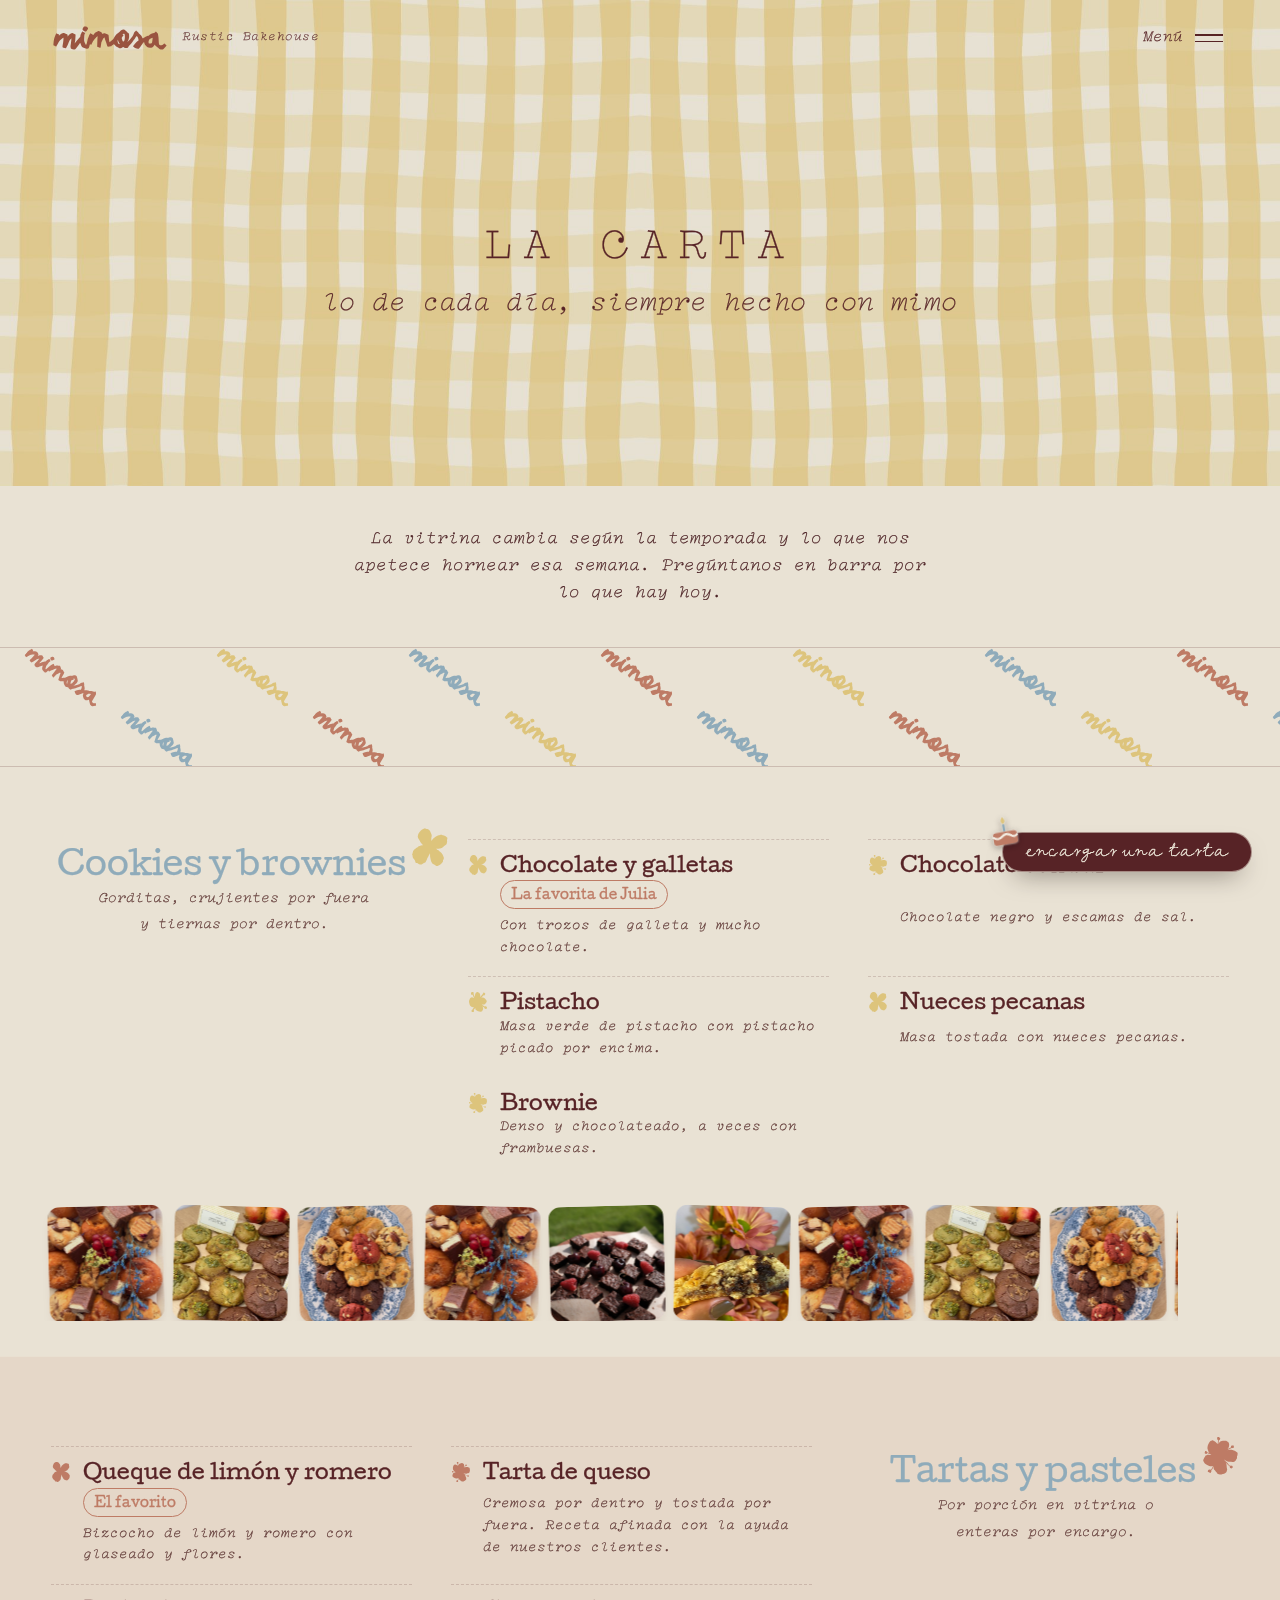
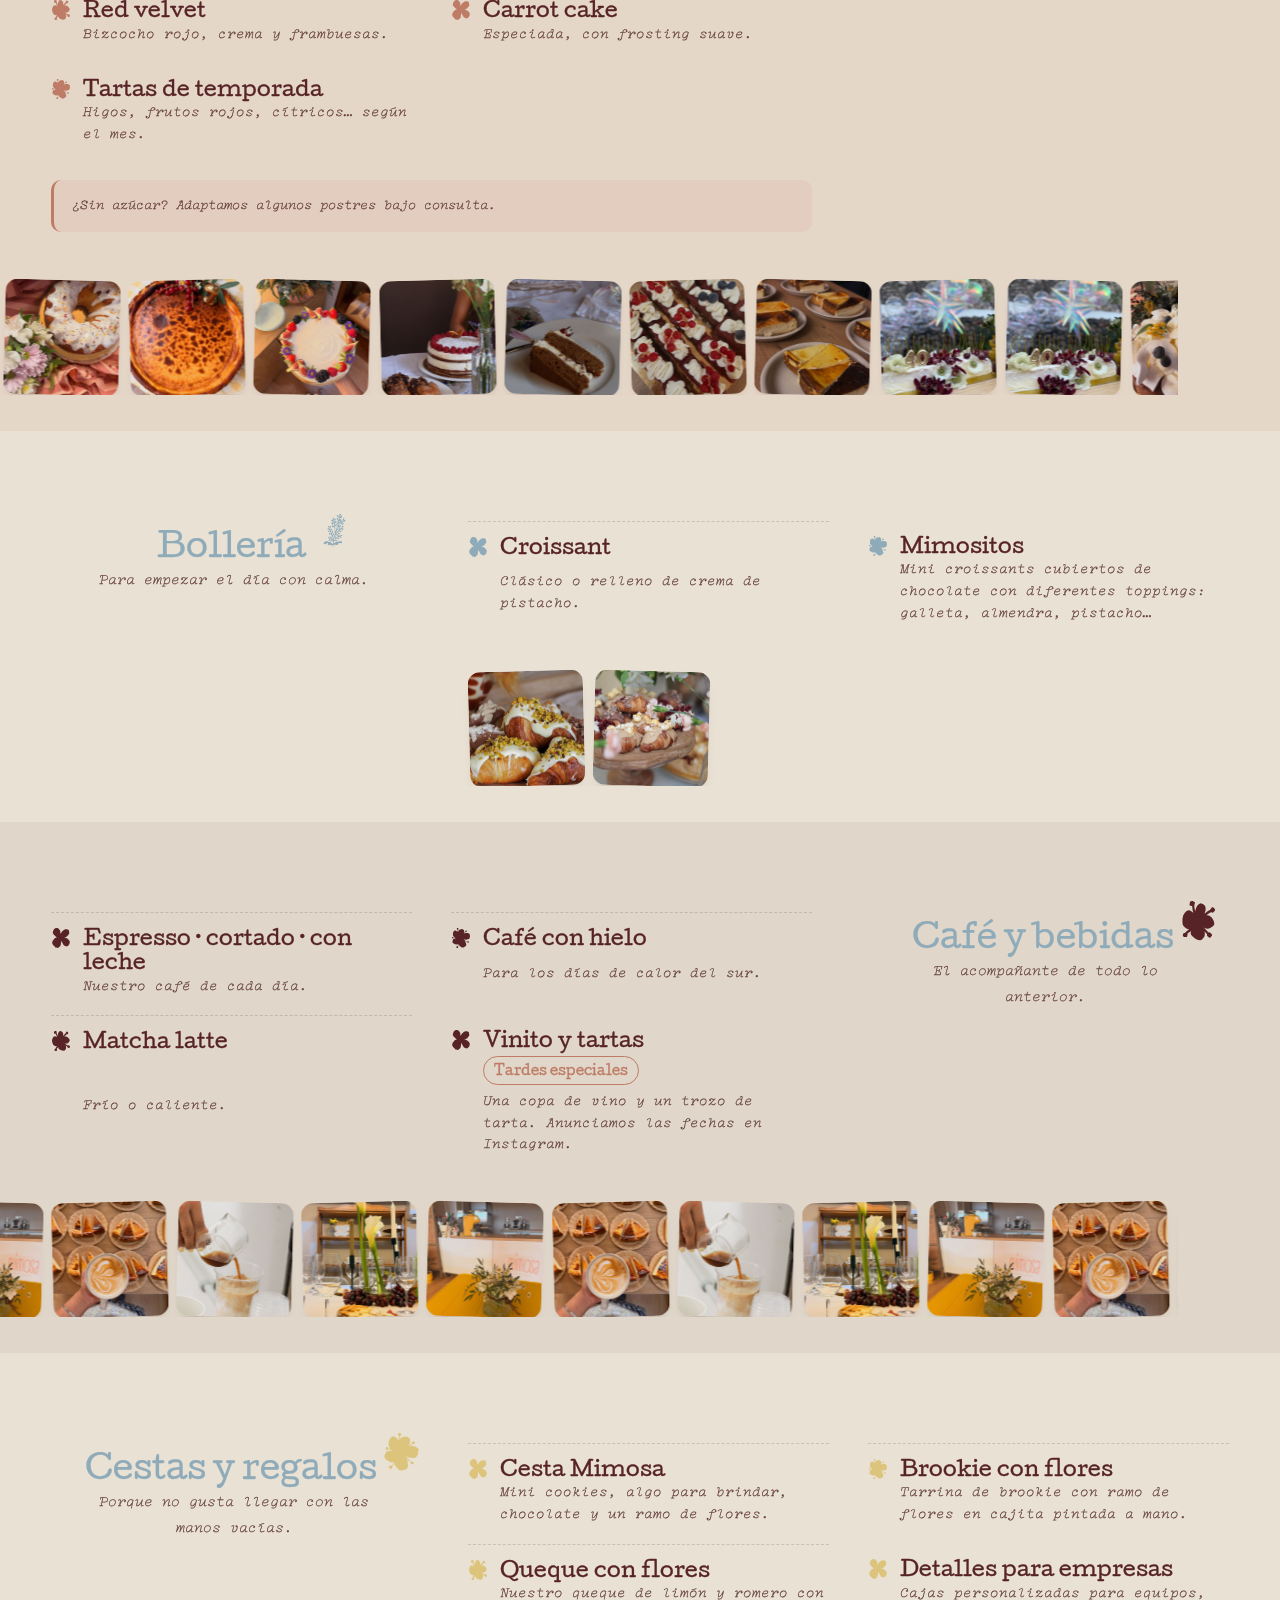
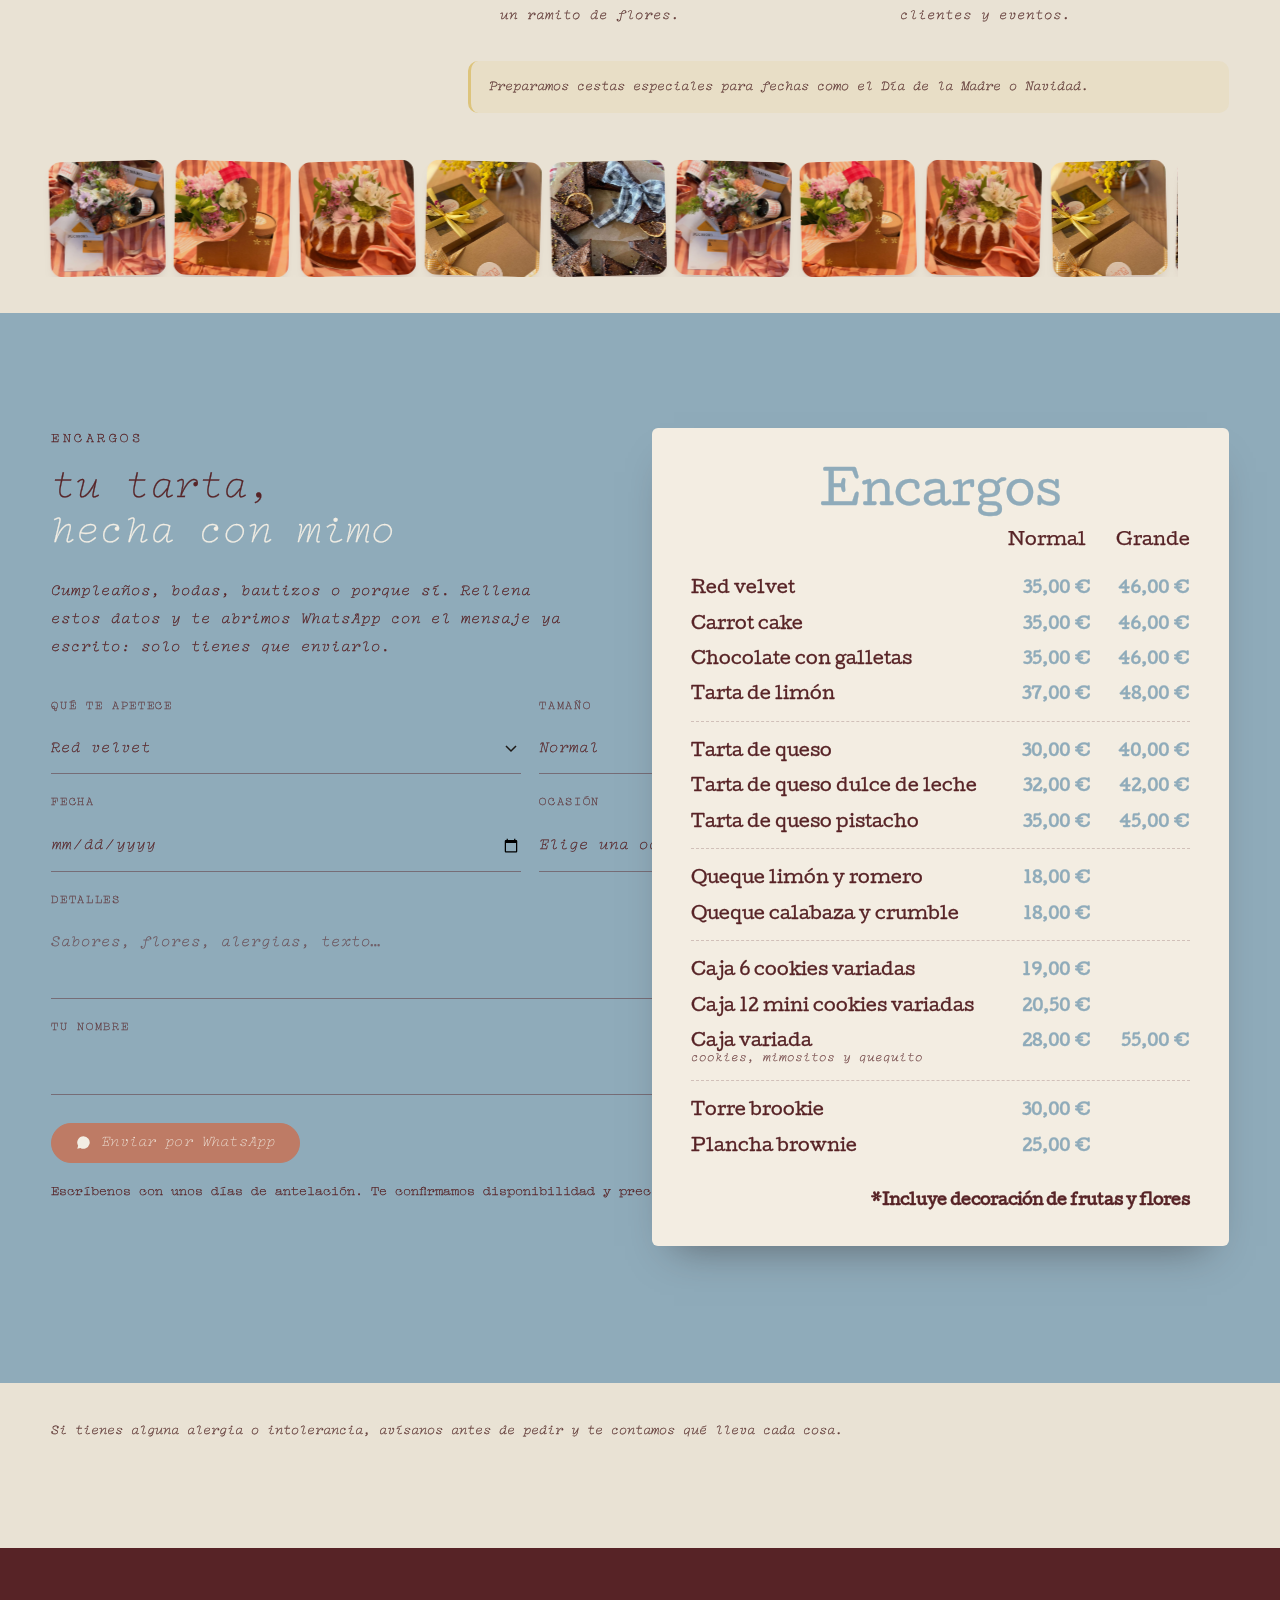
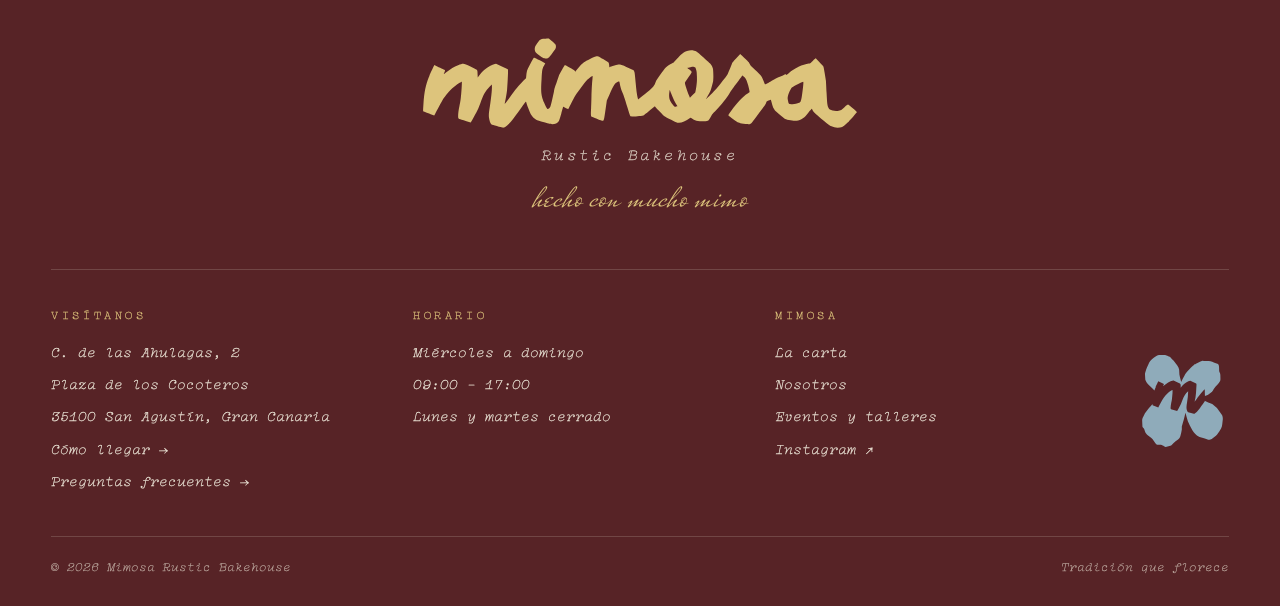
==== commit 15dac942: "Carta, eventos, encargos y portada: cinta de logos, ocasiones y animación más robusta - Cinta de log" ====
--- a/carta.html
+++ b/carta.html
@@ -17,8 +17,8 @@
 <link rel="preconnect" href="https://fonts.googleapis.com">
 <link rel="preconnect" href="https://fonts.gstatic.com" crossorigin>
 <link href="https://fonts.googleapis.com/css2?family=Cutive&family=Mr+De+Haviland&display=swap" rel="stylesheet">
-<link rel="stylesheet" href="css/site.css?v=20261115130253">
-<link rel="stylesheet" href="css/marca.css?v=20261115130253">
+<link rel="stylesheet" href="css/site.css?v=20261115133743">
+<link rel="stylesheet" href="css/marca.css?v=20261115133743">
 
 </head>
 <body data-page="carta">
@@ -69,6 +69,8 @@
   </div>
 </section>
 
+<div class="ribbon" aria-hidden="true"><div class="ribbon__track"><span class="ribbon__logo c-melocoton"></span><span class="ribbon__logo c-azul"></span><span class="ribbon__logo c-oro"></span><span class="ribbon__logo c-melocoton"></span><span class="ribbon__logo c-azul"></span><span class="ribbon__logo c-oro"></span><span class="ribbon__logo c-melocoton"></span><span class="ribbon__logo c-azul"></span><span class="ribbon__logo c-oro"></span><span class="ribbon__logo c-melocoton"></span><span class="ribbon__logo c-azul"></span><span class="ribbon__logo c-oro"></span><span class="ribbon__logo c-melocoton"></span><span class="ribbon__logo c-azul"></span><span class="ribbon__logo c-oro"></span><span class="ribbon__logo c-melocoton"></span><span class="ribbon__logo c-azul"></span><span class="ribbon__logo c-oro"></span><span class="ribbon__logo c-melocoton"></span><span class="ribbon__logo c-azul"></span><span class="ribbon__logo c-oro"></span><span class="ribbon__logo c-melocoton"></span><span class="ribbon__logo c-azul"></span><span class="ribbon__logo c-oro"></span><span class="ribbon__logo c-melocoton"></span><span class="ribbon__logo c-azul"></span><span class="ribbon__logo c-oro"></span><span class="ribbon__logo c-melocoton"></span><span class="ribbon__logo c-azul"></span><span class="ribbon__logo c-oro"></span><span class="ribbon__logo c-melocoton"></span><span class="ribbon__logo c-azul"></span><span class="ribbon__logo c-oro"></span><span class="ribbon__logo c-melocoton"></span><span class="ribbon__logo c-azul"></span><span class="ribbon__logo c-oro"></span></div></div>
+
 <aside class="cat-dock" aria-label="Ir a una categoría">
   <button class="cat-dock__btn" type="button" aria-expanded="false" aria-controls="catDockList"><span data-dock-label>Cookies y brownies</span><i aria-hidden="true"></i></button>
   <nav class="cat-dock__list" id="catDockList">
@@ -82,6 +84,7 @@
 </aside>
 
 <div class="wrap carta-texto">
+  <div class="carta-frame">
   <section class="menu-cat menu-cat--oro" id="cookies">
     <div class="menu-cat__lado">
       <div class="menu-cat__head"><h2 class="h2 with-deco">Cookies y brownies<span class="ilus ilus--flor-3 c-oro deco-title" aria-hidden="true"></span></h2><p class="muted">Gorditas, crujientes por fuera y tiernas por dentro.</p></div>
@@ -105,7 +108,9 @@
     <figure class="zoom" data-zoom="cookies"><img src="img/brownies-frambuesa.jpg" alt="Brownies con frambuesas" loading="lazy"></figure>
     <figure class="zoom" data-zoom="cookies"><img src="img/cookie-mano.jpg" alt="Cookie partida por la mitad" loading="lazy"></figure>
   </div>
-
+  </div>
+
+  <div class="carta-frame">
   <section class="menu-cat menu-cat--melocoton" id="tartas">
     <div class="menu-cat__lado">
       <div class="menu-cat__head"><h2 class="h2 with-deco">Tartas y pasteles<span class="ilus ilus--flor-1 c-melocoton deco-title" aria-hidden="true"></span></h2><p class="muted">Por porción en vitrina o enteras por encargo.</p></div>
@@ -134,7 +139,9 @@
     <figure class="zoom" data-zoom="tartas"><img src="img/tarta-nata-flores.jpg" alt="Tarta de nata con flores" loading="lazy"></figure>
     <figure class="zoom" data-zoom="tartas"><img src="img/julia-decorando.jpg" alt="Decorando una tarta con flores" loading="lazy"></figure>
   </div>
-
+  </div>
+
+  <div class="carta-frame">
   <section class="menu-cat menu-cat--azul" id="bolleria">
     <div class="menu-cat__lado">
       <div class="menu-cat__head"><h2 class="h2 with-deco">Bollería<span class="ilus ilus--ramita c-azul deco-title" aria-hidden="true"></span></h2><p class="muted">Para empezar el día con calma.</p></div>
@@ -151,7 +158,9 @@
     <figure class="zoom" data-zoom="bolleria"><img src="img/croissants-pistacho.jpg" alt="Croissants de pistacho" loading="lazy"></figure>
     <figure class="zoom" data-zoom="bolleria"><img src="img/croissants.jpg" alt="Croissants con flores" loading="lazy"></figure>
   </div>
-
+  </div>
+
+  <div class="carta-frame">
   <section class="menu-cat menu-cat--burdeos" id="cafe">
     <div class="menu-cat__lado">
       <div class="menu-cat__head"><h2 class="h2 with-deco">Café y bebidas<span class="ilus ilus--flor-2 c-burdeos deco-title" aria-hidden="true"></span></h2><p class="muted">El acompañante de todo lo anterior.</p></div>
@@ -172,7 +181,9 @@
     <figure class="zoom" data-zoom="cafe"><img src="img/vinito.jpg" alt="Copas de vino para una tarde de vinito y tartas" loading="lazy"></figure>
     <figure class="zoom" data-zoom="cafe"><img src="img/local-mostrador.jpg" alt="Mostrador del local de Mimosa" loading="lazy"></figure>
   </div>
-
+  </div>
+
+  <div class="carta-frame">
   <section class="menu-cat menu-cat--oro" id="regalos">
     <div class="menu-cat__lado">
       <div class="menu-cat__head"><h2 class="h2 with-deco">Cestas y regalos<span class="ilus ilus--flor-1 c-oro deco-title" aria-hidden="true"></span></h2><p class="muted">Porque no gusta llegar con las manos vacías.</p></div>
@@ -193,6 +204,7 @@
     <figure class="zoom" data-zoom="regalos"><img src="img/queque-flores.jpg" alt="Queque con flores para regalar" loading="lazy"></figure>
     <figure class="zoom" data-zoom="regalos"><img src="img/cajas-regalo.jpg" alt="Cajas de regalo de Mimosa con lazo" loading="lazy"></figure>
     <figure class="zoom" data-zoom="regalos"><img src="img/brownie-lazo.jpg" alt="Brownies con lazo de cuadros" loading="lazy"></figure>
+  </div>
   </div>
 </div>
 
@@ -228,7 +240,7 @@
             <option>Normal</option><option>Grande</option><option>No lo sé, te pregunto</option>
           </select></div>
         <div class="field"><label for="f-fecha">Fecha</label><input id="f-fecha" name="fecha" type="date"></div>
-        <div class="field"><label for="f-ocasion">Ocasión</label><input id="f-ocasion" name="ocasion" type="text" placeholder="Cumpleaños, boda…"></div>
+        <div class="field"><label for="f-ocasion">Ocasión</label><select id="f-ocasion" name="ocasion"><option value="">Elige una ocasión</option><option>Cumpleaños</option><option>Cumpleaños infantil</option><option>Aniversario</option><option>Boda</option><option>Bautizo o comunión</option><option>Baby shower</option><option>Día de la Madre / del Padre</option><option>San Valentín</option><option>Navidad</option><option>Despedida o jubilación</option><option>Evento de empresa</option><option>Sin motivo, porque sí</option><option value="otra">Otra…</option></select><input id="f-ocasion-otra" name="ocasion_otra" type="text" placeholder="Cuéntanos qué celebras" hidden aria-label="Otra ocasión"></div>
         <div class="field field--full"><label for="f-notas">Detalles</label><textarea id="f-notas" name="notas" placeholder="Sabores, flores, alergias, texto…"></textarea></div>
         <div class="field field--full"><label for="f-nombre">Tu nombre</label><input id="f-nombre" name="nombre" type="text" autocomplete="given-name"></div>
         <p class="field--full" style="margin:10px 0 0"><button class="btn btn--wa" type="submit">
@@ -274,7 +286,7 @@
 <div class="wrap"><p class="note" style="padding:36px 0 90px">Si tienes alguna alergia o intolerancia, avísanos antes de pedir y te contamos qué lleva cada cosa.</p></div>
 </main>
 
-<a class="wa-float" href="carta.html#encargos" data-wa="Hola Mimosa, me gustaría encargar una tarta." aria-label="Encargar una tarta por WhatsApp">Encargar una tarta</a>
+<a class="wa-float" href="carta.html#encargos" data-wa="Hola Mimosa, me gustaría encargar una tarta." aria-label="Encargar una tarta por WhatsApp"><svg class="wa-tarta" viewBox="0 0 24 24" aria-hidden="true"><path class="llama" d="M12 1.8c1.7 1.9 1.7 3.6 0 4.5-1.7-.9-1.7-2.6 0-4.5z" fill="#DDC47C"/><rect x="11.2" y="6.6" width="1.6" height="5" rx=".6" fill="#8FABBA"/><rect x="4" y="11.6" width="16" height="8.6" rx="2.2" fill="#BE7B65"/><path d="M4.2 14.6c1.9 1.6 3.9 1.6 5.8 0s3.9-1.6 5.8 0 3 1.1 4 .2" fill="none" stroke="#F3EEE4" stroke-width="1.4" stroke-linecap="round"/></svg>Encargar una tarta</a>
 <footer class="footer">
   <div class="footer__pattern" aria-hidden="true"></div>
   <div class="wrap">
@@ -320,6 +332,6 @@
   </div>
 </footer>
 
-<script src="js/site.js?v=20261115130253" defer></script>
+<script src="js/site.js?v=20261115133743" defer></script>
 </body>
 </html>
--- a/css/marca.css
+++ b/css/marca.css
@@ -1403,3 +1403,120 @@
 @media (max-width: 760px) { .carta-tira .desliza__pista > figure, .carta-tira.desliza--quieta > figure { height: 84px; } }
 .carta-tira.desliza--quieta > figure { width: clamp(96px, 9vw, 128px); flex: 0 0 auto; }
 .strip > .desliza__pista { aspect-ratio: auto !important; height: auto !important; }
+
+/* Carta: un poco más de aire entre categoría y categoría */
+.carta-texto .menu-cat { padding-top: clamp(52px, 6.5vw, 84px); }
+.carta-tira.strip { padding-bottom: clamp(30px, 4vw, 48px); }
+
+/* Inicio · Encargos: cartel pequeño de precios junto a la foto de la tarta */
+.order__img { position: relative; }
+.precios--mini { width: min(320px, 92%); padding: 18px 20px 16px; margin: -70px 0 0 auto; position: relative; z-index: 2; rotate: 2.5deg; }
+.precios--mini .precios__tit { font-size: 1.75rem; }
+.precios--mini .precios__cols { margin: 8px 0 2px; font-size: .82rem; }
+.precios--mini .precios__cols, .precios--mini .precios__fila { grid-template-columns: minmax(0, 1fr) 3.9em 3.9em; gap: 6px; }
+.precios--mini .precios__grupo { padding: 0; }
+.precios--mini .precios__fila { padding: 3px 0; border-bottom: 1px dashed rgba(87, 35, 38, .16); }
+.precios--mini .precios__nom { font-size: .92rem; }
+.precios--mini .precios__pre { font-size: .86rem; }
+.precios--mini .precios__nota { font-size: .74rem; margin-top: 8px; }
+.precios__mas { display: block; margin-top: 8px; text-align: right; font-family: var(--type), serif; font-style: italic; font-size: .86rem; color: var(--bordeaux); text-decoration: underline; text-underline-offset: 3px; }
+.precios__mas:hover { color: var(--peach); }
+@media (max-width: 1020px) { .precios--mini { margin: -48px 12px 0 auto; } }
+.precios--mini { margin: 34px 0 0 !important; rotate: -1.5deg; width: min(360px, 100%); }
+.precios--mini .precios__cols, .precios--mini .precios__fila { grid-template-columns: minmax(0, 1fr) 4.6em 4.6em; }
+.precios--mini .precios__cols { font-size: .78rem; }
+
+/* ===== Carta: cada categoría ocupa una pantalla entera, con su tira de fotos debajo ===== */
+.carta-frame { position: relative; min-height: 100vh; min-height: 100svh; display: flex; flex-direction: column; justify-content: center; padding: 96px 0 28px; scroll-margin-top: 0; }
+.carta-frame .menu-cat { padding: 0 0 clamp(16px, 2.4vw, 30px); }
+.carta-frame .carta-tira.strip { background: none !important; box-shadow: none !important; clip-path: none !important; padding-bottom: 0; }
+/* fondo suave de color en categorías alternas, de lado a lado */
+.carta-frame:has(#tartas) { background: rgba(190, 123, 101, .1); box-shadow: 0 0 0 100vmax rgba(190, 123, 101, .1); clip-path: inset(0 -100vmax); }
+.carta-frame:has(#cafe) { background: rgba(87, 35, 38, .06); box-shadow: 0 0 0 100vmax rgba(87, 35, 38, .06); clip-path: inset(0 -100vmax); }
+/* zigzag: en las categorías alternas, el título a la derecha */
+@media (min-width: 861px) {
+  .carta-frame:nth-child(even) .menu-cat { grid-template-columns: minmax(0, 1.35fr) minmax(0, .65fr); }
+  .carta-frame:nth-child(even) .menu-cat__lado { order: 2; }
+  .carta-frame:nth-child(odd) .menu-cat { grid-template-columns: minmax(0, .65fr) minmax(0, 1.35fr); }
+  .carta-frame:nth-child(odd) .menu-cat__lado { order: 0; }
+}
+.carta-texto .menu-cat { scroll-margin-top: 0; }
+@media (max-width: 760px) { .carta-frame { padding: 84px 0 22px; } }
+.carta-texto .menu-cat { scroll-margin-top: 120px !important; }
+.carta-frame { min-width: 0; width: 100%; }
+.carta-frame > * { min-width: 0; max-width: 100%; }
+.carta-frame .carta-tira { width: auto; }
+.carta-frame--medir, .carta-frame--corta { min-height: 0 !important; }
+.carta-frame--corta { padding: clamp(56px, 7vw, 90px) 0 clamp(24px, 3vw, 36px); }
+
+/* Inicio · Mimosa en fotos: cuadrícula ordenada de fotos cuadradas */
+.masonry { columns: auto !important; display: grid; grid-template-columns: repeat(4, minmax(0, 1fr)); gap: clamp(8px, 1.2vw, 16px); }
+.masonry > figure { position: relative; margin: 0 !important; aspect-ratio: 1; overflow: hidden; border-radius: 6px; break-inside: auto; }
+.masonry > figure img { width: 100%; height: 100%; object-fit: cover; transition: transform .8s var(--ease); }
+.masonry > figure:hover img { transform: scale(1.05); }
+@media (max-width: 1020px) { .masonry { grid-template-columns: repeat(3, minmax(0, 1fr)); } }
+@media (max-width: 600px) { .masonry { grid-template-columns: repeat(2, minmax(0, 1fr)); } }
+
+/* Café que se derrama mientras la taza cae (solo ordenador) */
+.cafe-goteo { position: absolute; inset: 0; z-index: 1; pointer-events: none; }
+.cafe-goteo i { position: absolute; display: block; background: var(--bordeaux); border-radius: 50% 50% 50% 50% / 62% 62% 38% 38%; will-change: transform, opacity; }
+@media (prefers-reduced-motion: reduce) { .cafe-goteo { display: none; } }
+
+.offer { scroll-margin-top: 120px; }
+
+/* Botón flotante «Encargar una tarta»: tarta animada como pegatina en la esquina, para llamar la atención */
+.wa-float { position: fixed; overflow: visible; }
+.wa-tarta { position: absolute; top: -13px; right: -9px; width: 28px; height: 28px; rotate: 10deg; pointer-events: none;
+  filter: drop-shadow(0 0 1px rgba(243, 238, 228, .95)) drop-shadow(0 2px 3px rgba(20, 6, 8, .35));
+  transform-origin: 50% 90%; animation: tarta-llama-atencion 3.2s ease-in-out infinite; }
+.wa-tarta .llama { transform-box: fill-box; transform-origin: 50% 100%; animation: ico-llama .8s ease-in-out infinite alternate; }
+.wa-float:hover .wa-tarta { animation-duration: 1s; }
+@keyframes tarta-llama-atencion {
+  0%, 62%, 100% { transform: translateY(0) rotate(0deg) scale(1); }
+  68% { transform: translateY(-5px) rotate(-12deg) scale(1.12); }
+  74% { transform: translateY(0) rotate(10deg) scale(1.05); }
+  80% { transform: translateY(-3px) rotate(-6deg) scale(1.08); }
+  86% { transform: translateY(0) rotate(0deg) scale(1); }
+}
+@media (prefers-reduced-motion: reduce) { .wa-tarta, .wa-tarta .llama { animation: none; } }
+.wa-tarta { right: auto; left: -12px; top: -17px; width: 34px; height: 34px; rotate: -10deg; }
+.wa-float .wa-tarta, .fuente-mimosa .wa-float .wa-tarta { width: 36px; height: 36px; left: -14px; top: -19px; }
+
+/* Carta: la cinta de logos ocupa el hueco que había bajo el texto, sin añadir espacio, con línea arriba y abajo */
+[data-page="carta"] .page-intro { padding-bottom: 16px; }
+[data-page="carta"] .ribbon { height: 120px; border-top: 1px solid rgba(87, 35, 38, .2); border-bottom: 1px solid rgba(87, 35, 38, .2); }
+[data-page="carta"] .carta-frame:first-child { min-height: 0 !important; justify-content: flex-start; padding-top: 72px; }
+@media (max-width: 760px) { [data-page="carta"] .ribbon { height: 104px; } [data-page="carta"] .carta-frame:first-child { padding-top: 56px; } }
+
+/* Encargos: campo «Otra ocasión» debajo de la lista */
+#f-ocasion-otra { margin-top: 8px; }
+#f-ocasion-otra[hidden] { display: none; }
+
+/* Texto de entrada centrado entre la cabecera y la cinta de logos (carta y eventos), sin añadir espacio */
+.page-intro:has(+ .ribbon) { padding-top: 40px !important; padding-bottom: 40px !important; }
+.page-intro + .ribbon { height: 120px; border-top: 1px solid rgba(87, 35, 38, .2); border-bottom: 1px solid rgba(87, 35, 38, .2); }
+@media (max-width: 760px) {
+  .page-intro:has(+ .ribbon) { padding-top: 30px !important; padding-bottom: 30px !important; }
+  .page-intro + .ribbon { height: 104px; }
+}
+/* Eventos: tras la cinta, el primer bloque no repite línea ni deja un hueco grande */
+.ribbon + .cat-dock + .wrap > .offer:first-child { border-top: 0; padding-top: 72px; }
+@media (max-width: 760px) { .ribbon + .cat-dock + .wrap > .offer:first-child { padding-top: 48px; } }
+
+/* Inicio · Encargos en el móvil: la foto ya no se desplaza sobre el título, más baja y el cartel de precios centrado */
+.order__img { position: sticky; }
+@media (max-width: 1020px) { .order__img { position: static; top: auto; } }
+@media (max-width: 760px) {
+  .bloque--azul .order { gap: 26px; }
+  .bloque--azul .order__img .ph--45 { aspect-ratio: 4 / 3; }
+  .bloque--azul .hero-ctas { align-items: center; gap: 14px 18px; }
+  .bloque--azul .precios--mini { margin: 26px auto 0; width: min(340px, 100%); rotate: 1.5deg; }
+}
+
+/* Visítanos · Encargos: tarjeta y contenido centrados */
+[data-page="visitanos"] .mantel[aria-label="Encargos"] .visit-card { margin-inline: auto; text-align: center; }
+[data-page="visitanos"] .mantel[aria-label="Encargos"] .visit-card > * { margin-inline: auto; }
+[data-page="visitanos"] .mantel[aria-label="Encargos"] .visit-card .ilu-btn { margin-inline: auto; }
+
+/* Inicio · «Mimosa en fotos»: título centrado y el botón de Instagram debajo */
+.section-head:has(+ .masonry) { flex-direction: column; align-items: center; text-align: center; gap: 18px; }
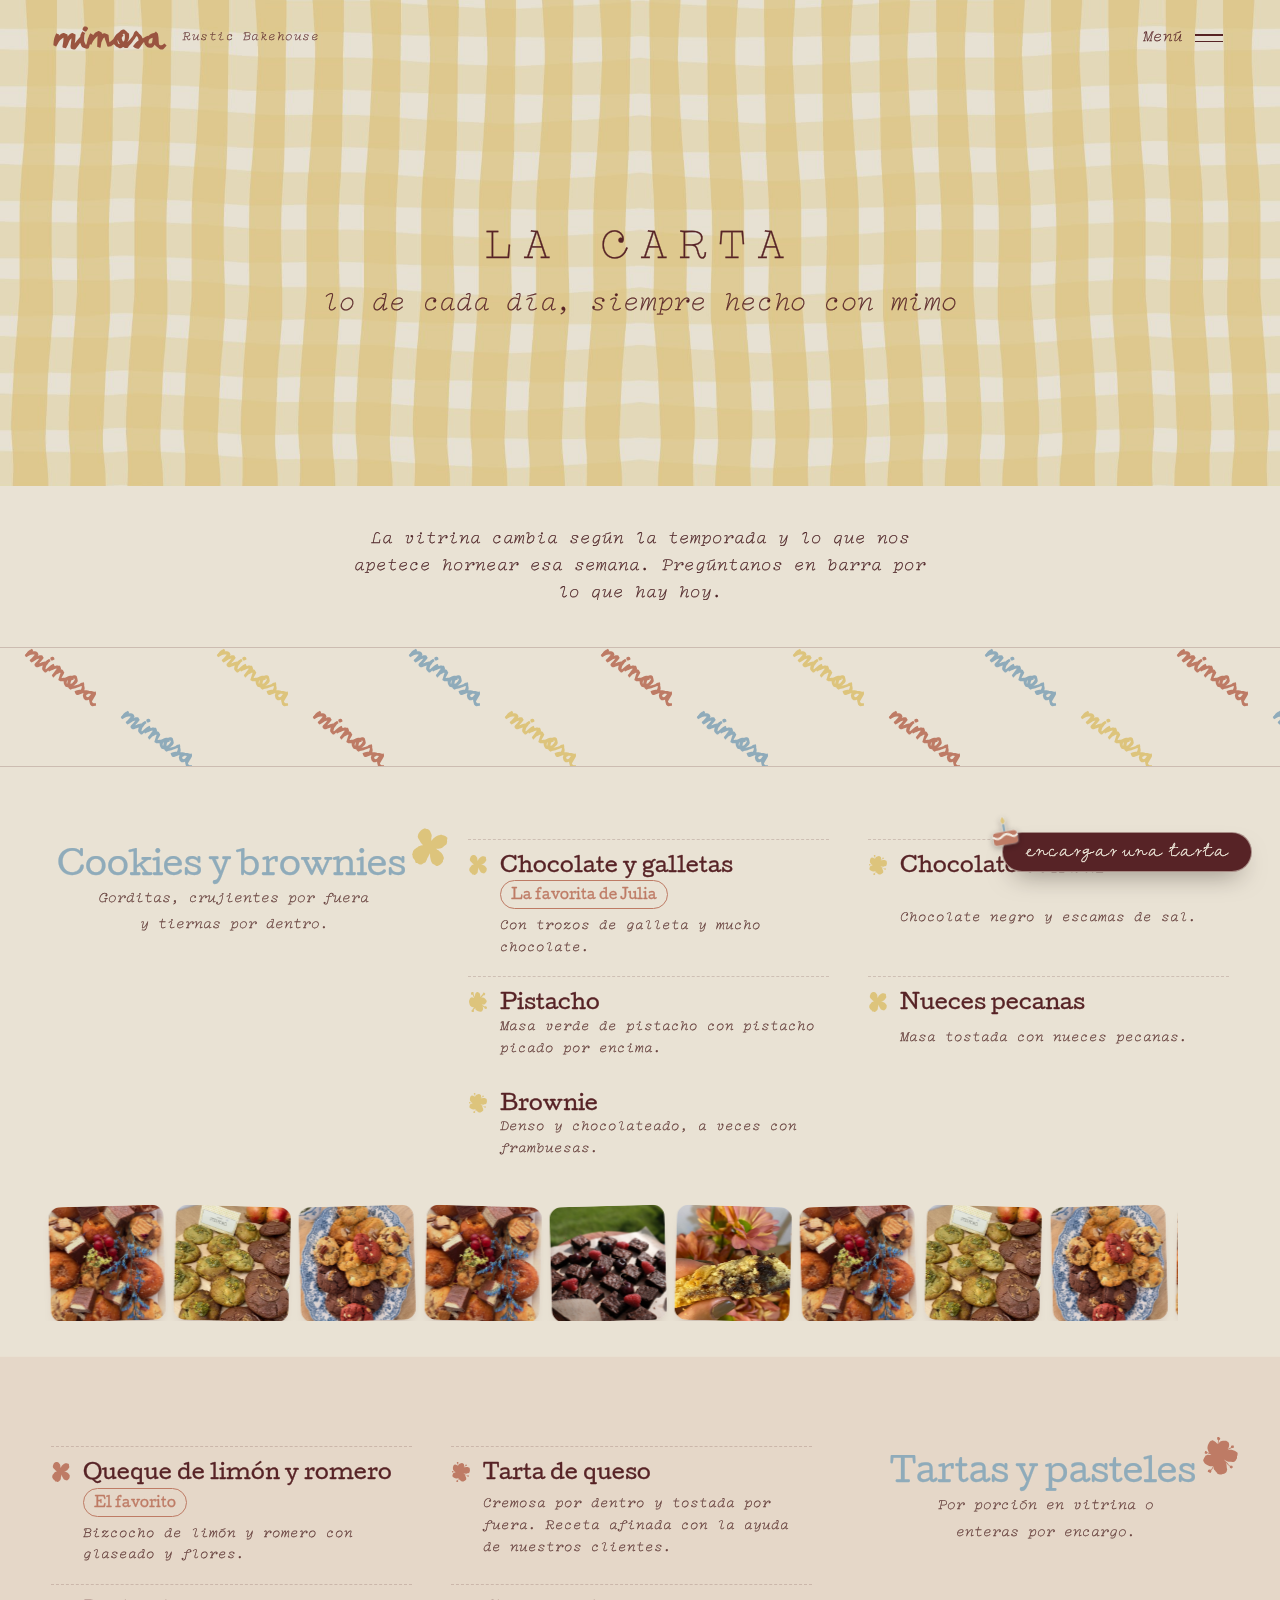
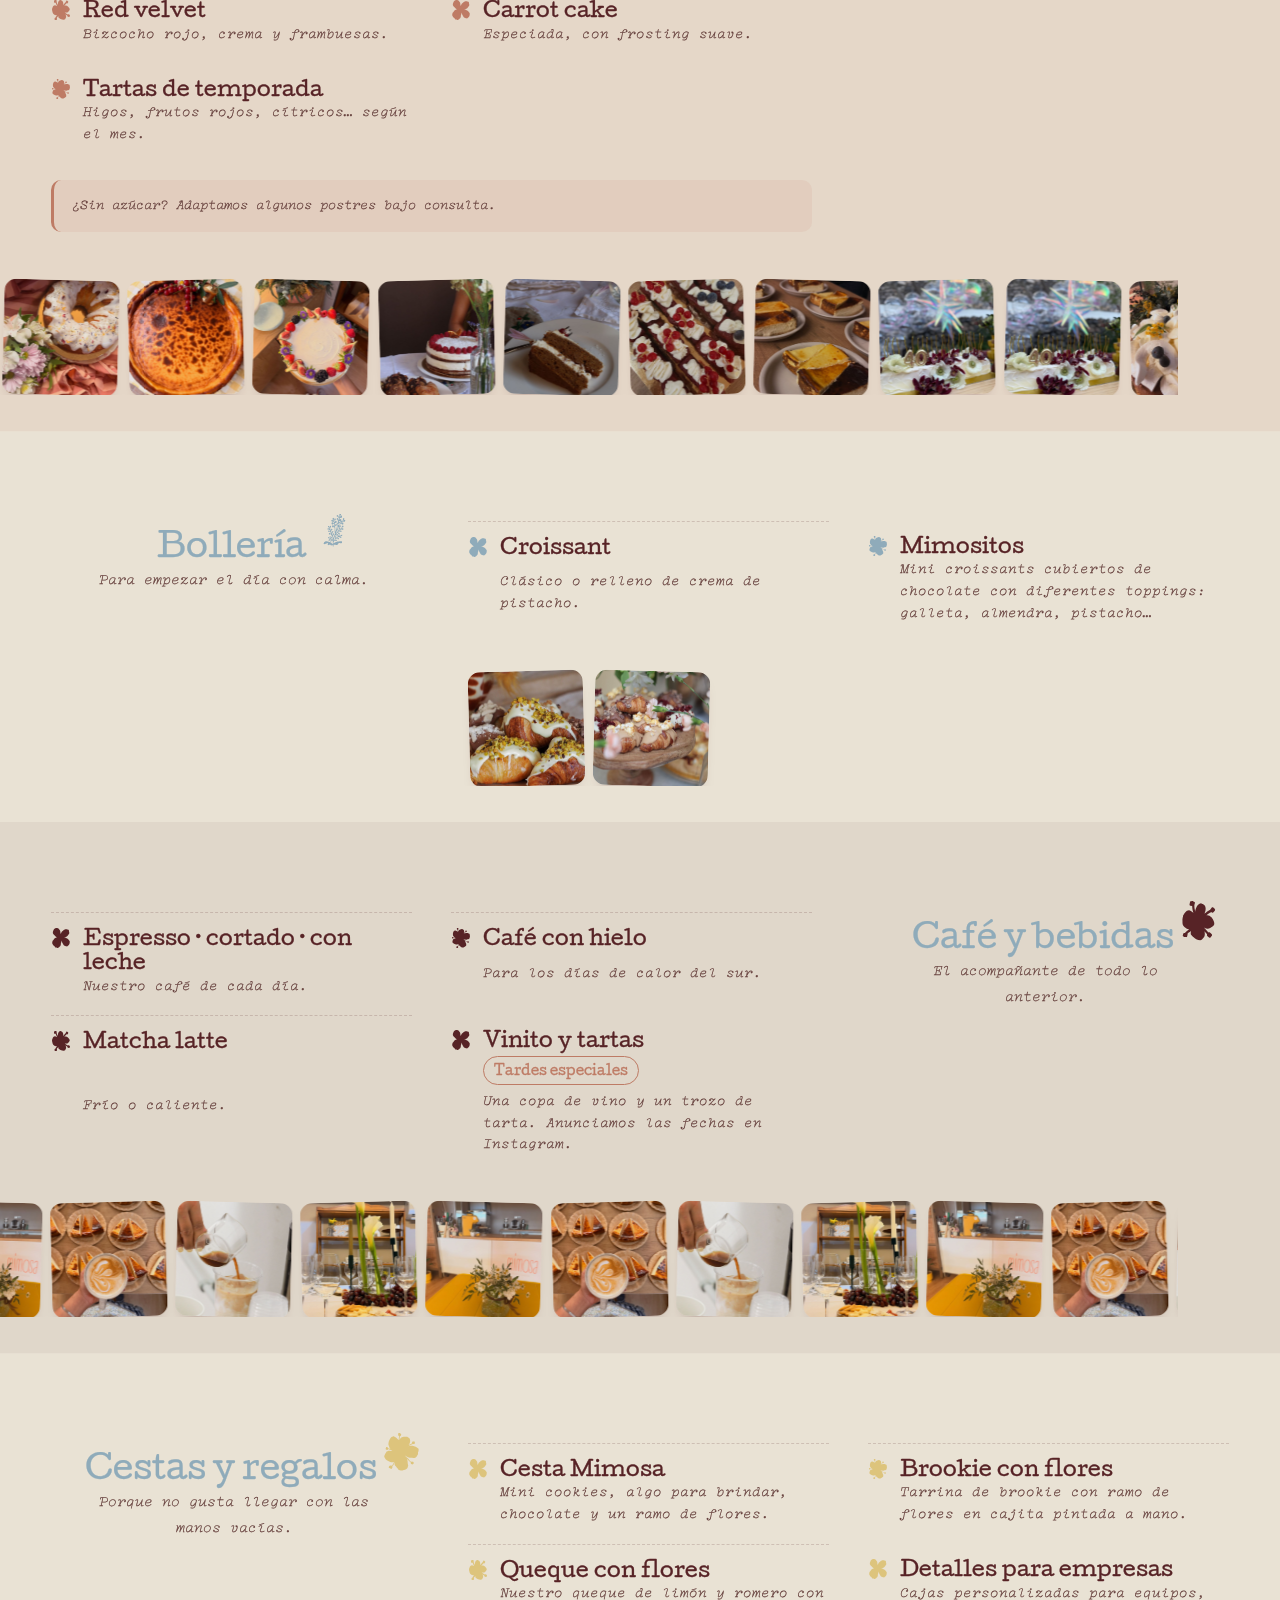
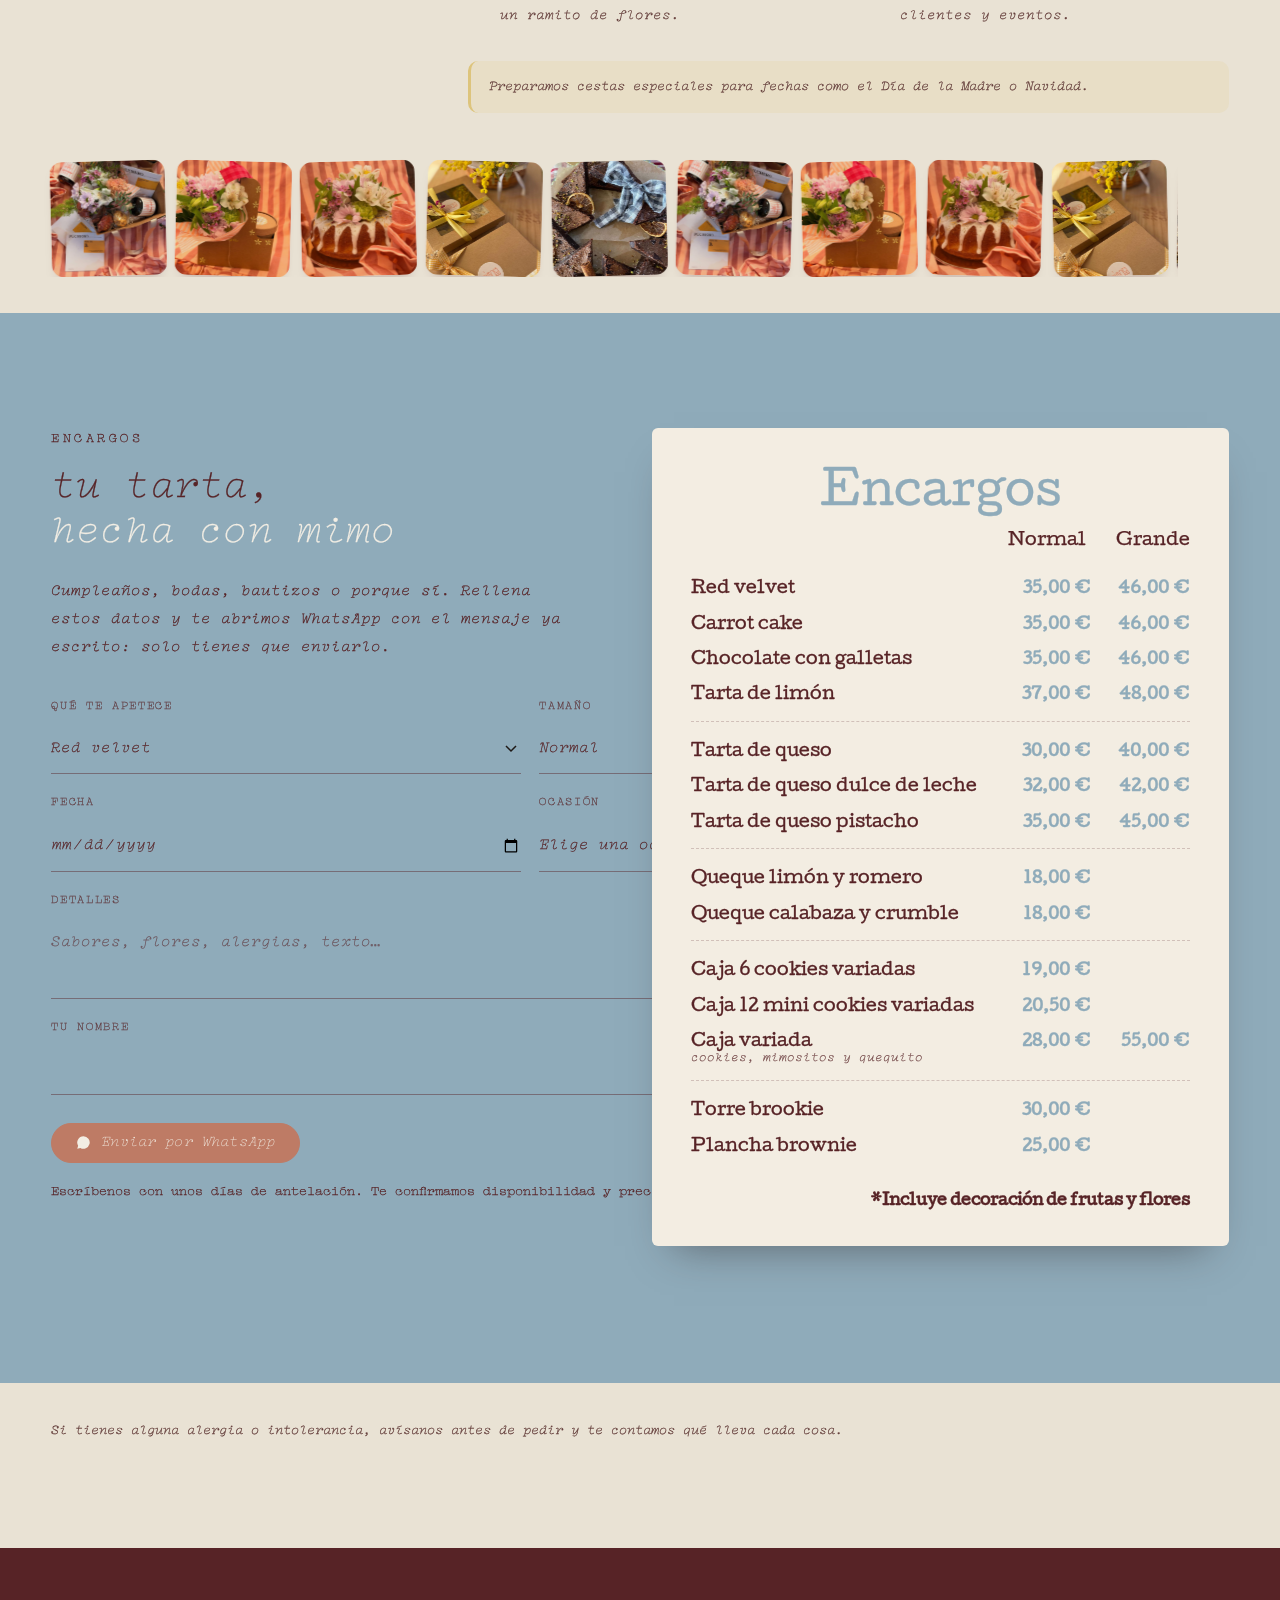
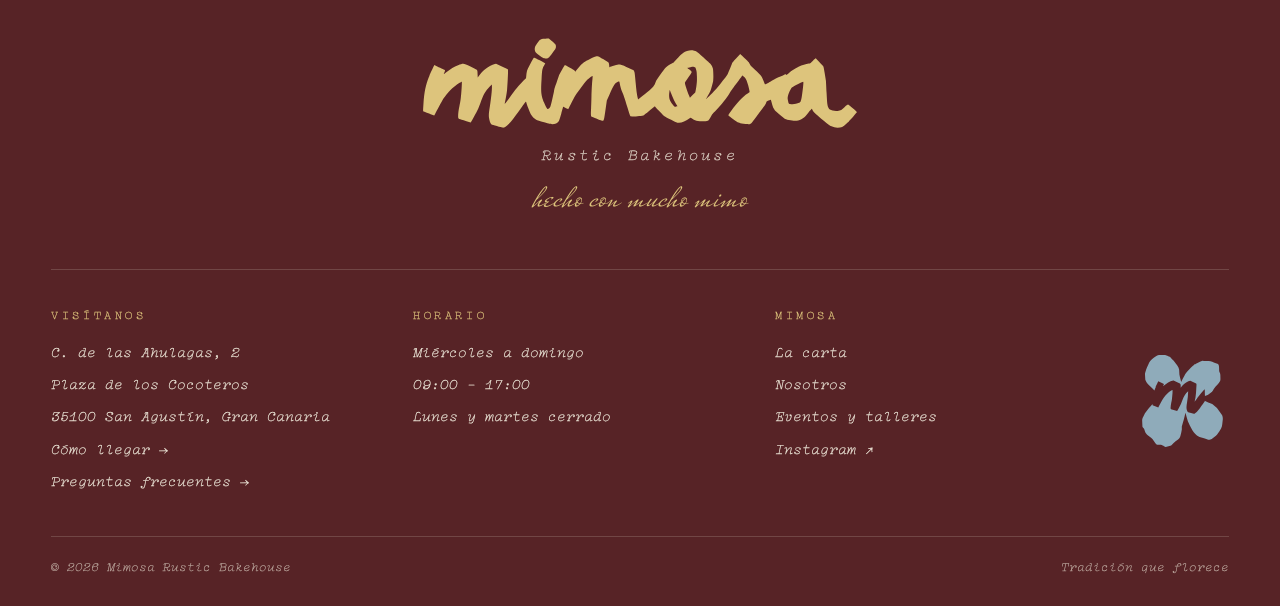
==== commit 306fd765: "Inicio: en la mesa, la carta llega a tiempo junto con la taza y las cookies Co-Authored-By: Claude O" ====
--- a/carta.html
+++ b/carta.html
@@ -17,8 +17,8 @@
 <link rel="preconnect" href="https://fonts.googleapis.com">
 <link rel="preconnect" href="https://fonts.gstatic.com" crossorigin>
 <link href="https://fonts.googleapis.com/css2?family=Cutive&family=Mr+De+Haviland&display=swap" rel="stylesheet">
-<link rel="stylesheet" href="css/site.css?v=20261115133743">
-<link rel="stylesheet" href="css/marca.css?v=20261115133743">
+<link rel="stylesheet" href="css/site.css?v=20261115134144">
+<link rel="stylesheet" href="css/marca.css?v=20261115134144">
 
 </head>
 <body data-page="carta">
@@ -332,6 +332,6 @@
   </div>
 </footer>
 
-<script src="js/site.js?v=20261115133743" defer></script>
+<script src="js/site.js?v=20261115134144" defer></script>
 </body>
 </html>
--- a/css/marca.css
+++ b/css/marca.css
@@ -1520,3 +1520,6 @@
 
 /* Inicio · «Mimosa en fotos»: título centrado y el botón de Instagram debajo */
 .section-head:has(+ .masonry) { flex-direction: column; align-items: center; text-align: center; gap: 18px; }
+
+/* Portada: sin el destello claro detrás de «mimosa», se ve el mantel entero */
+.portada-cafe::before { display: none !important; }
